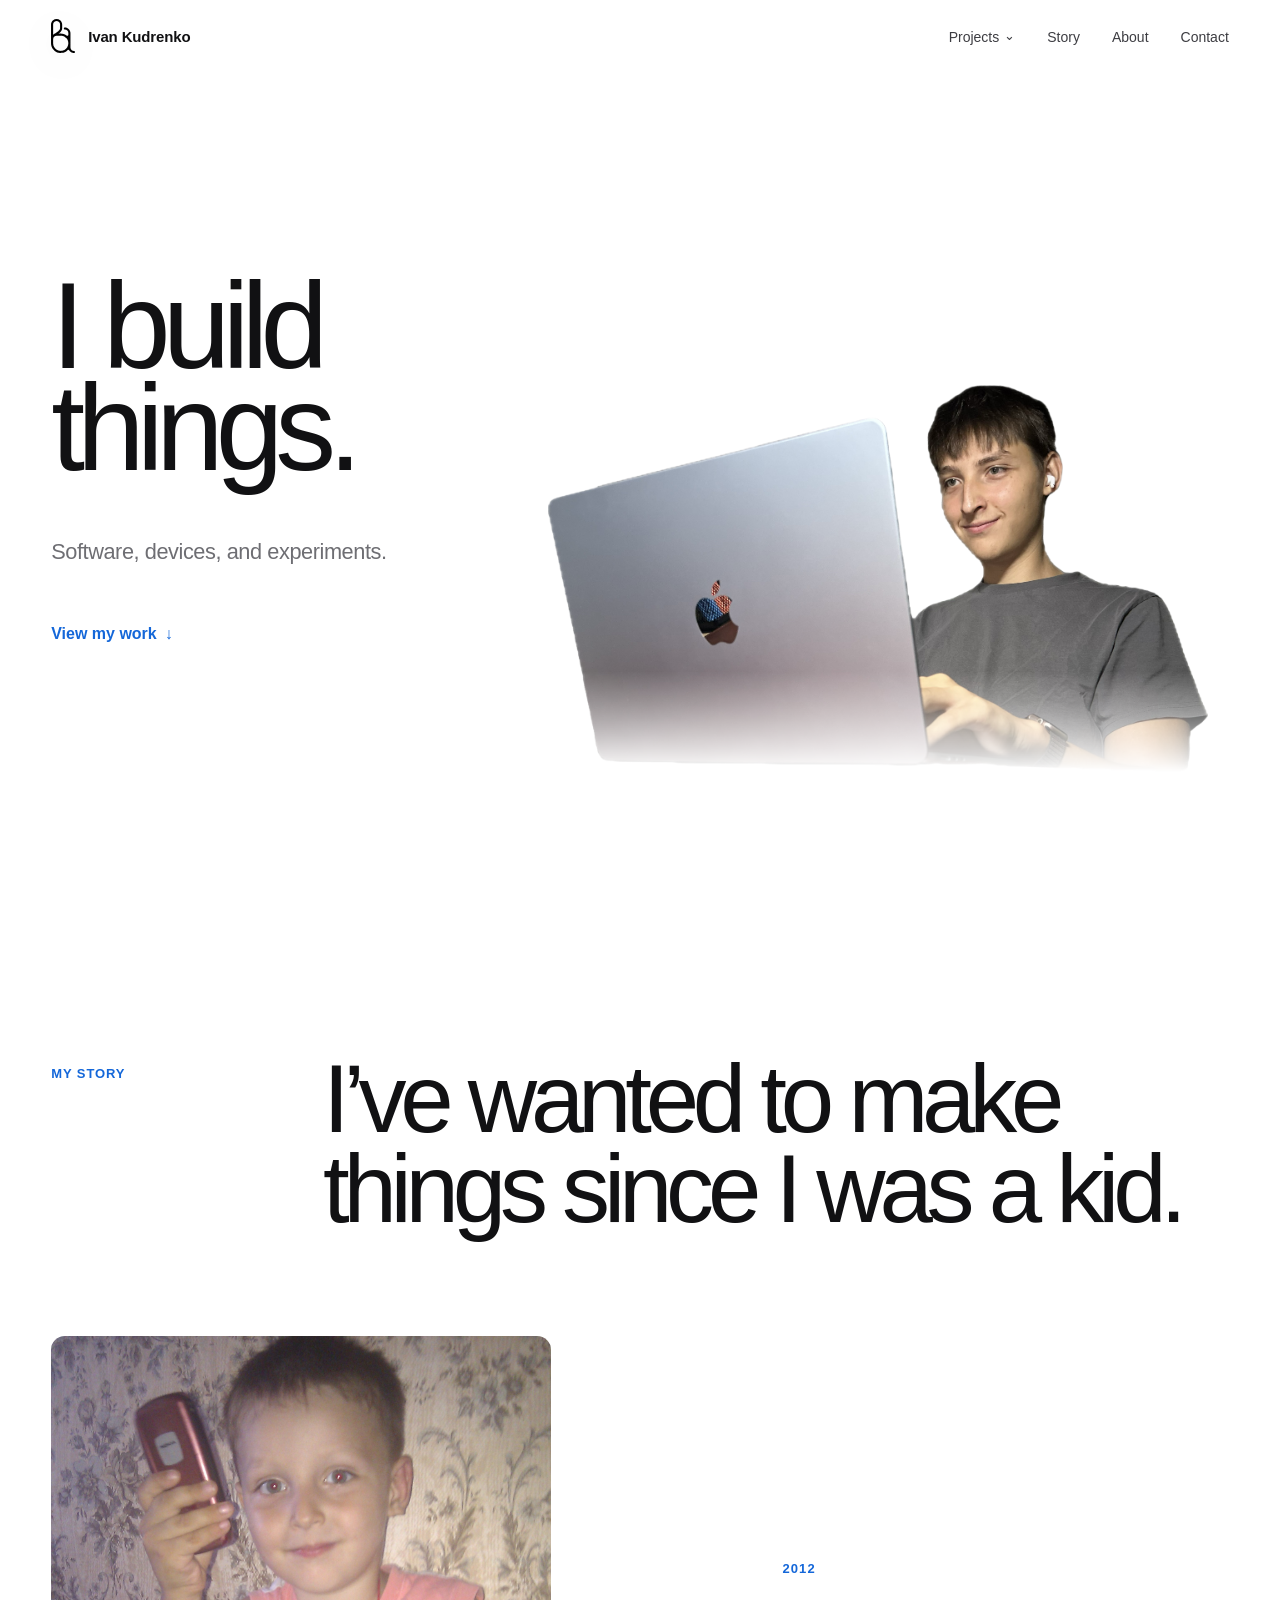
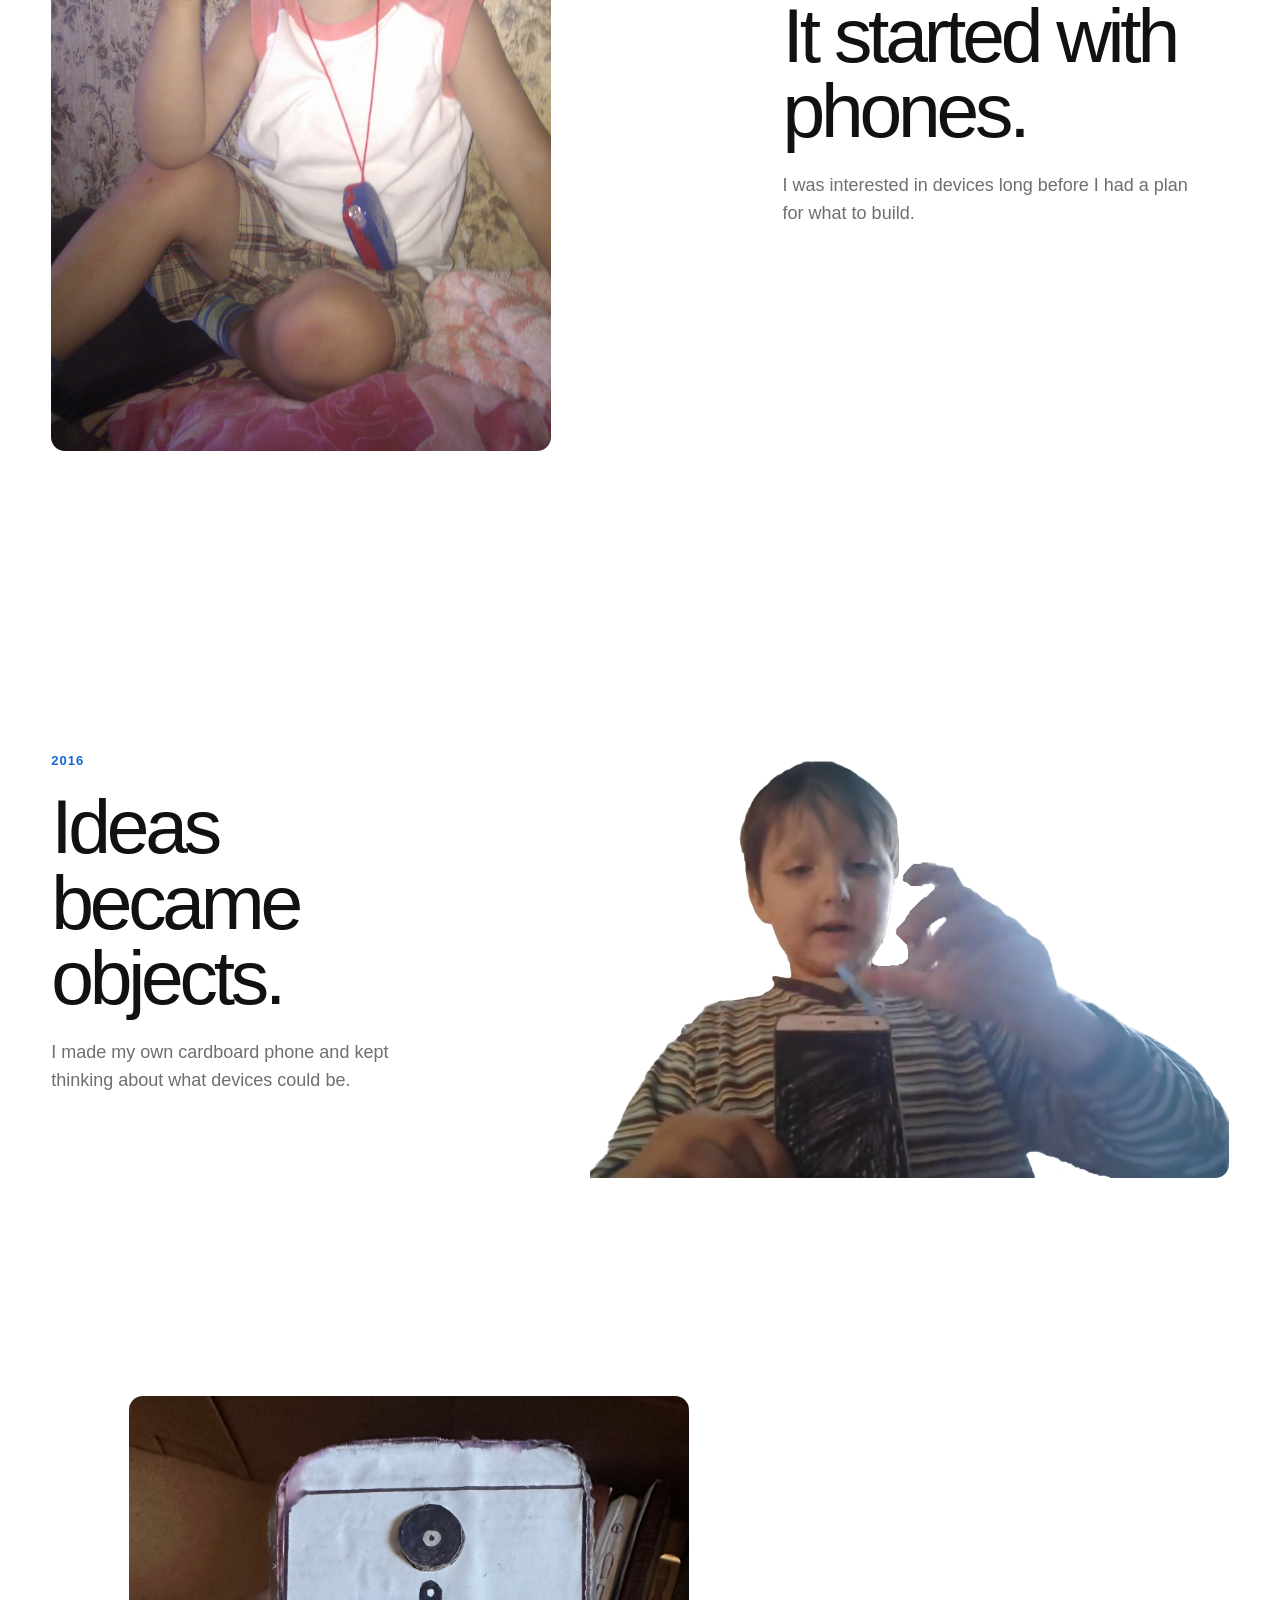
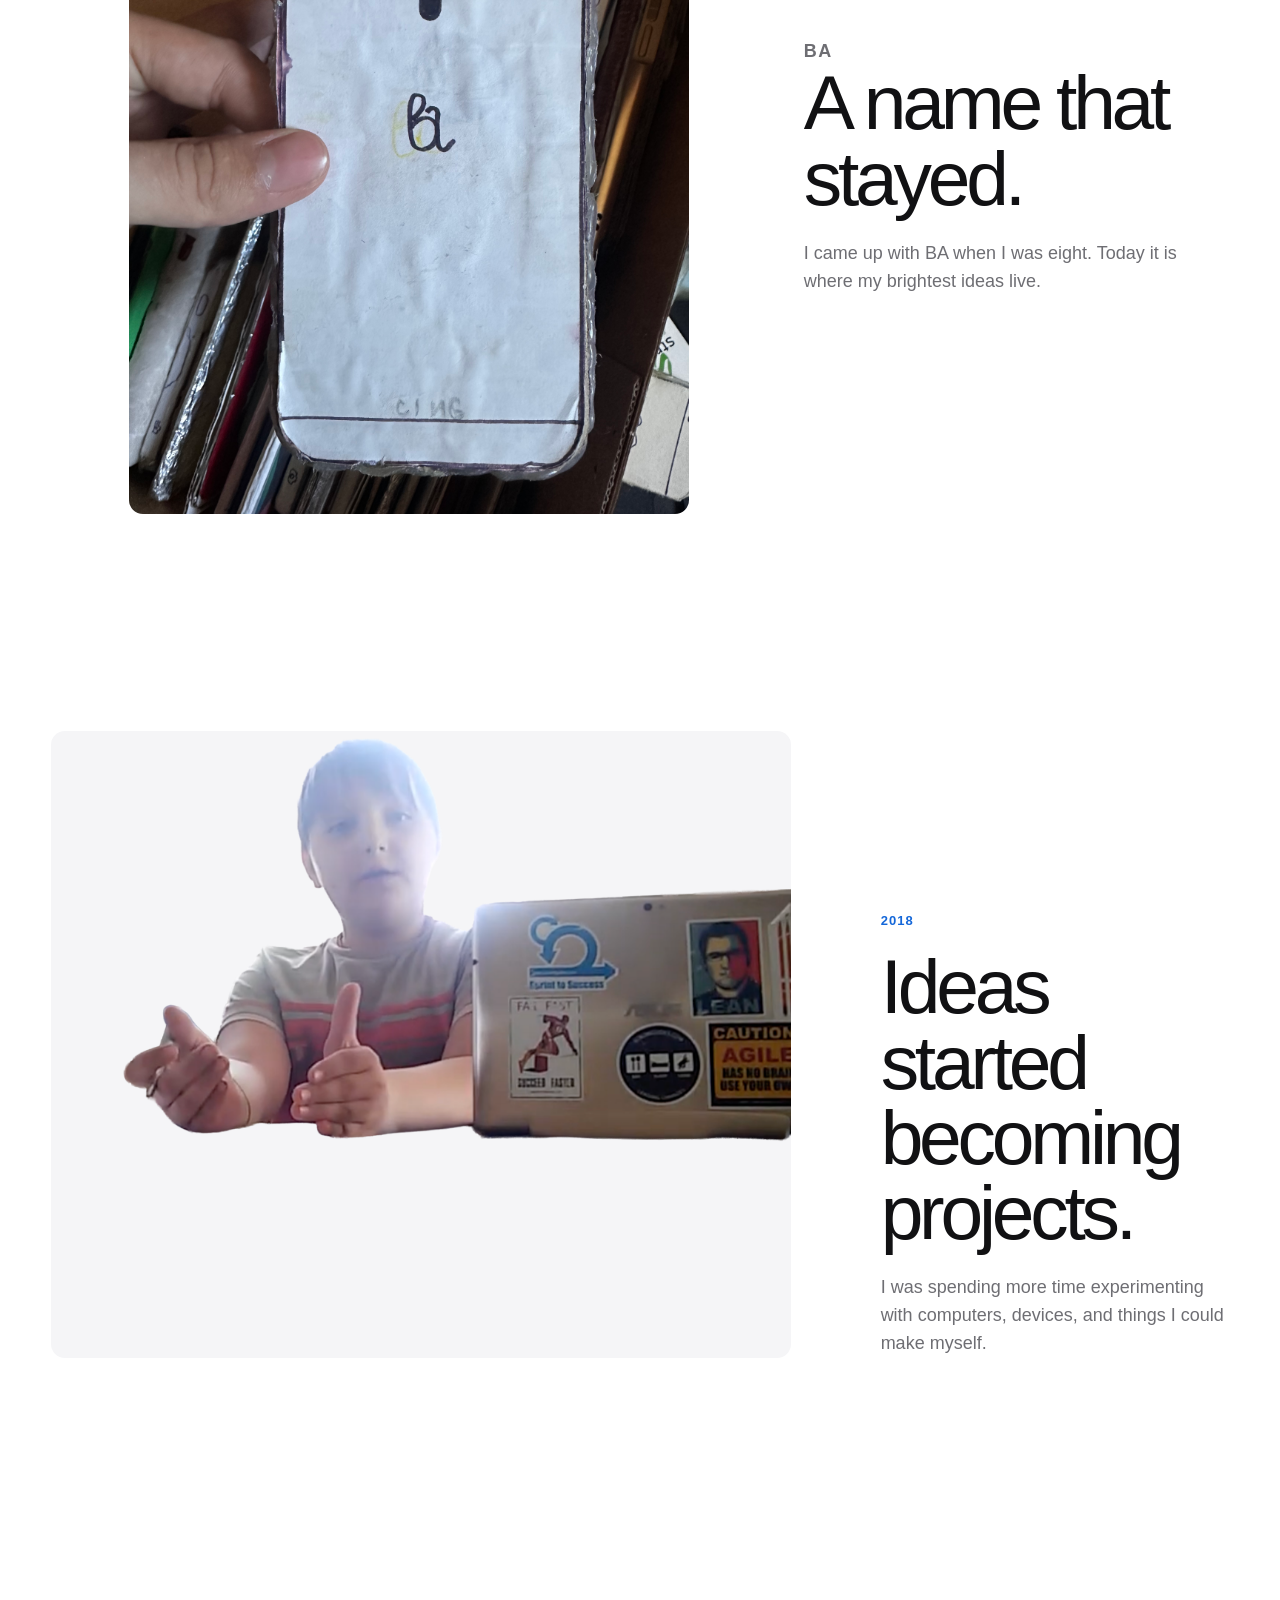
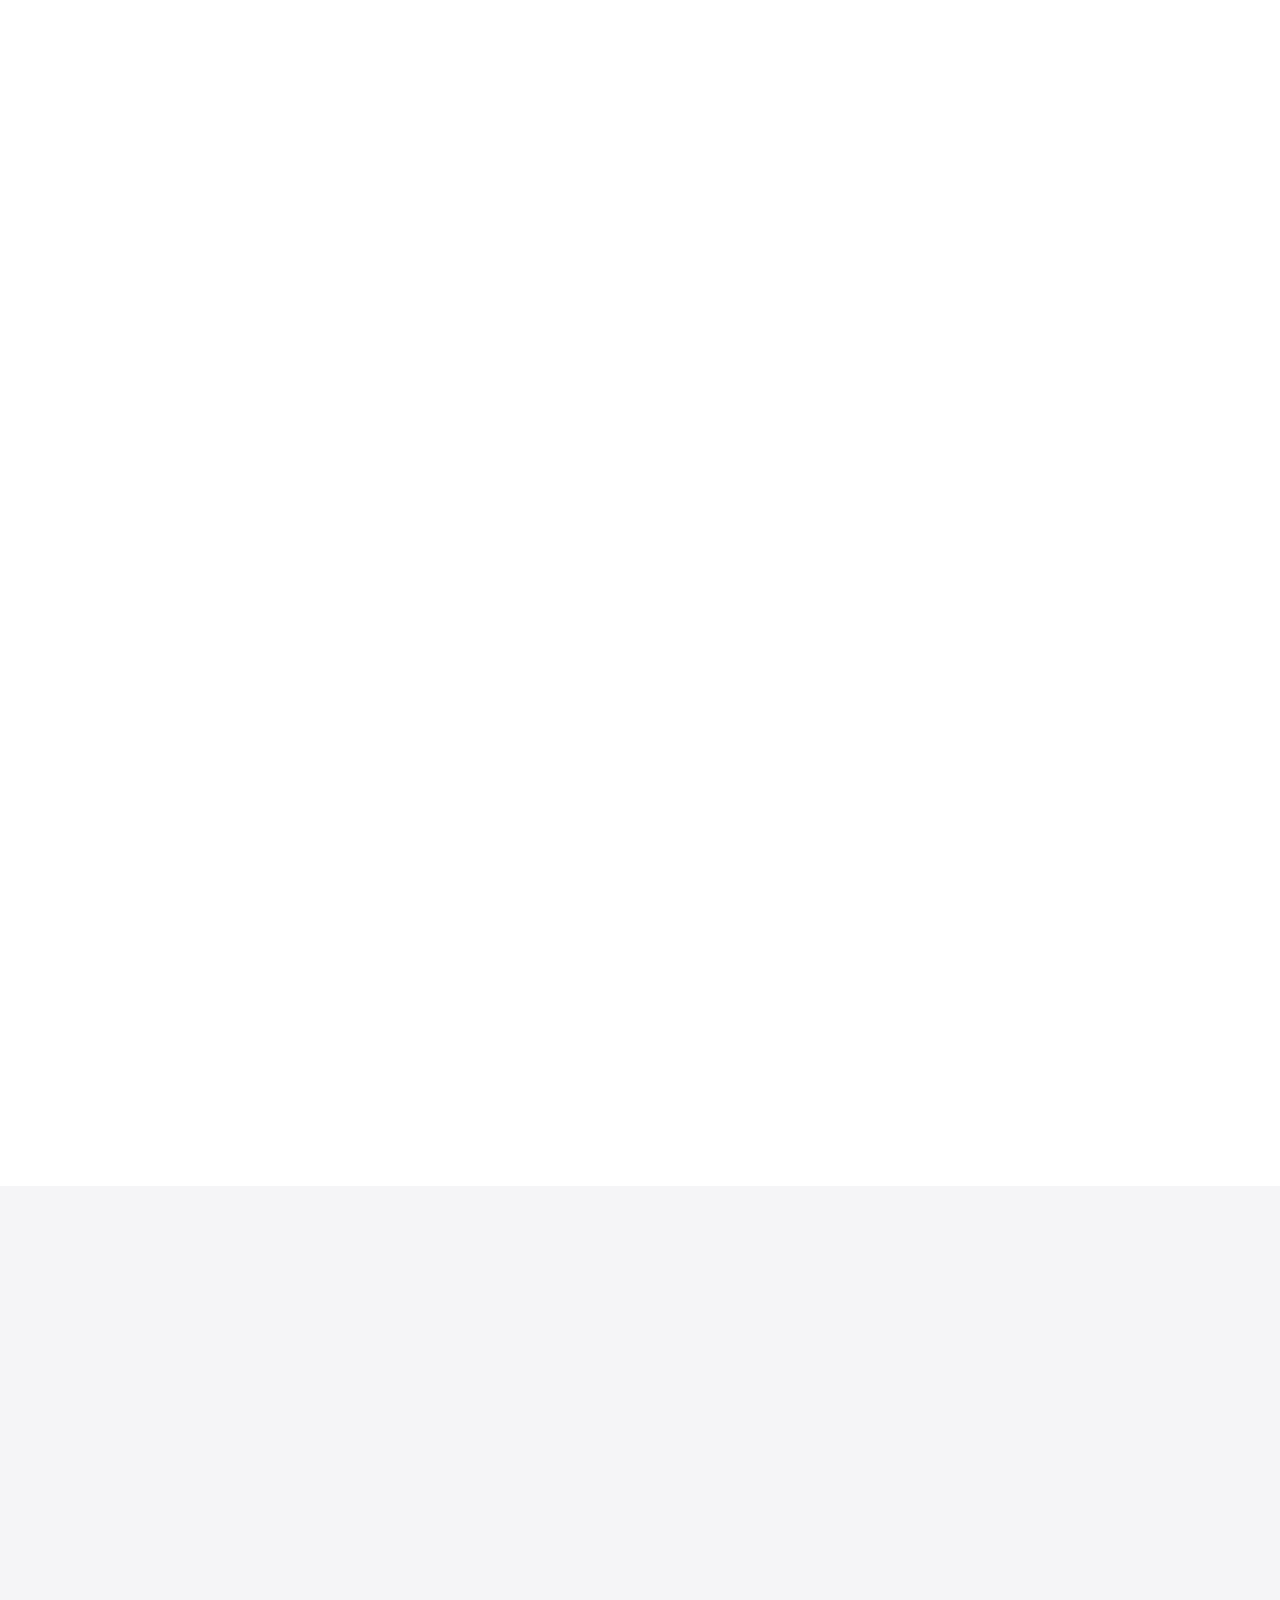
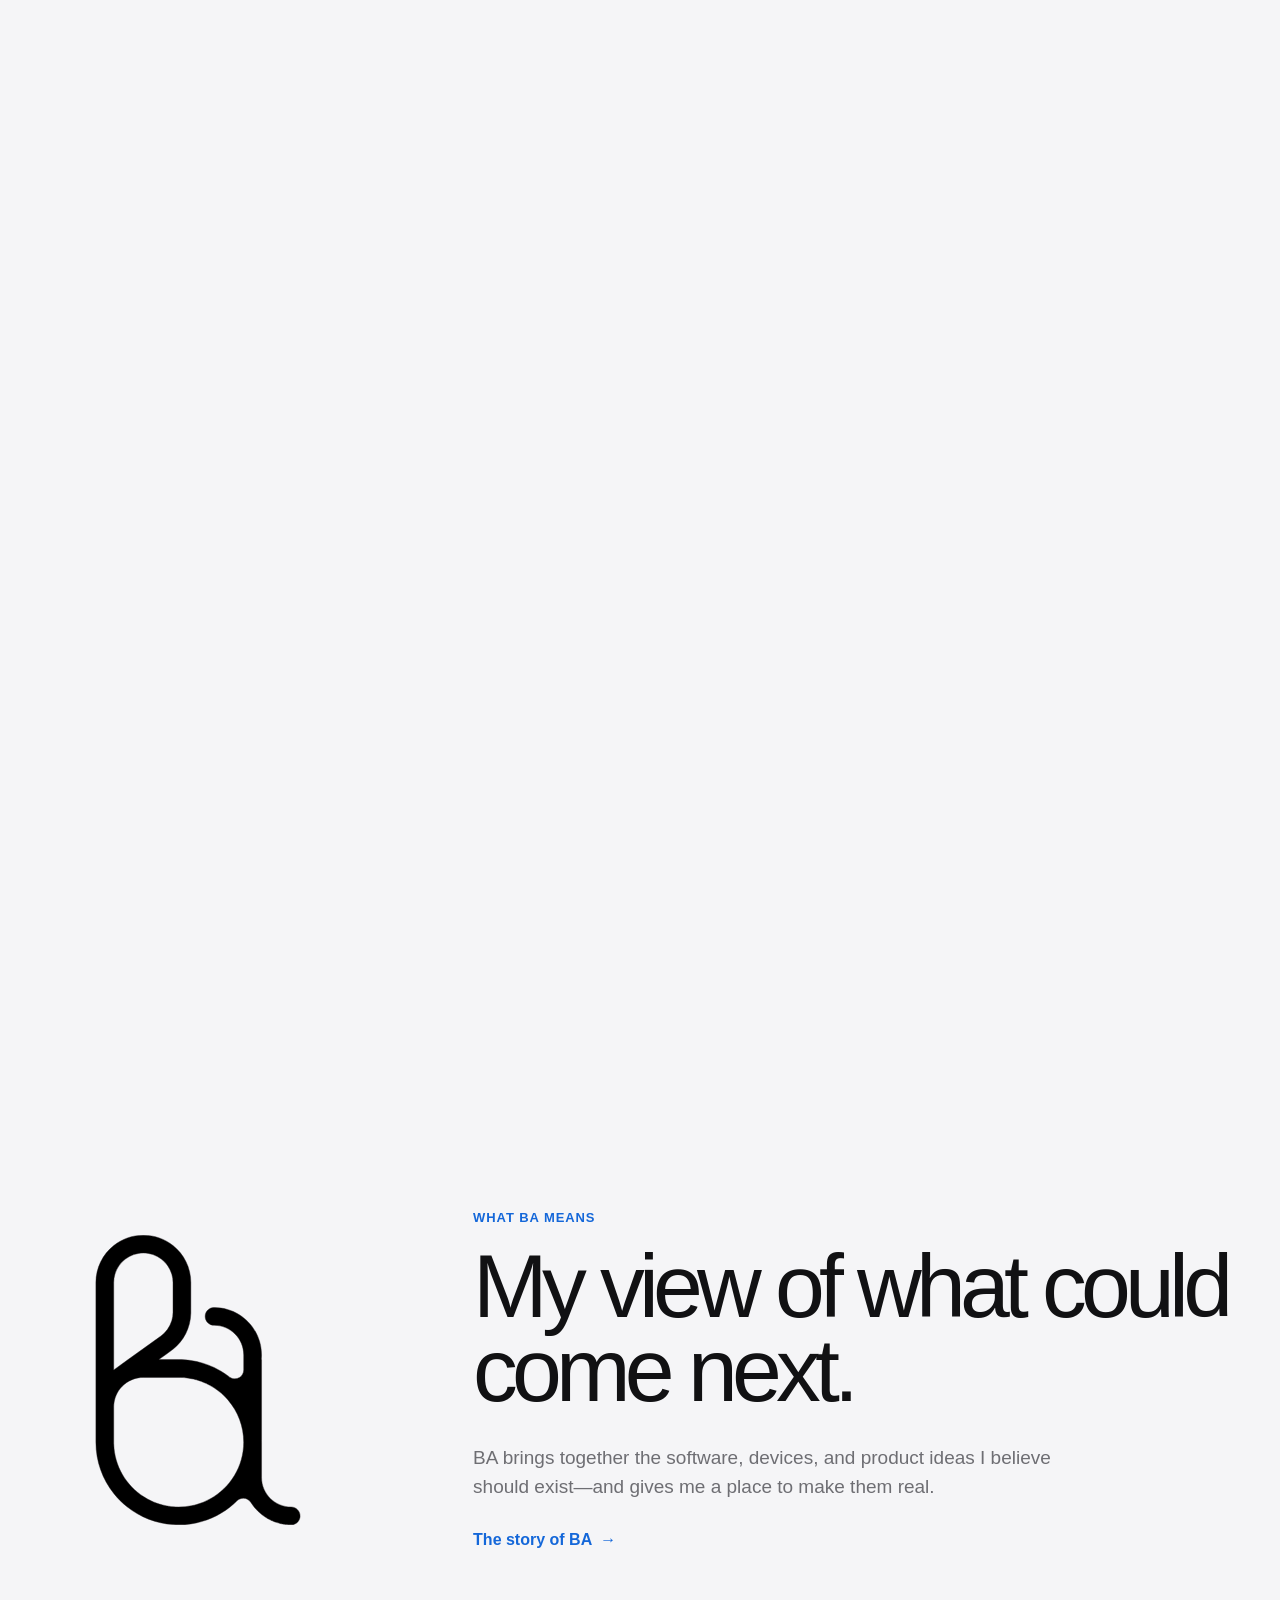
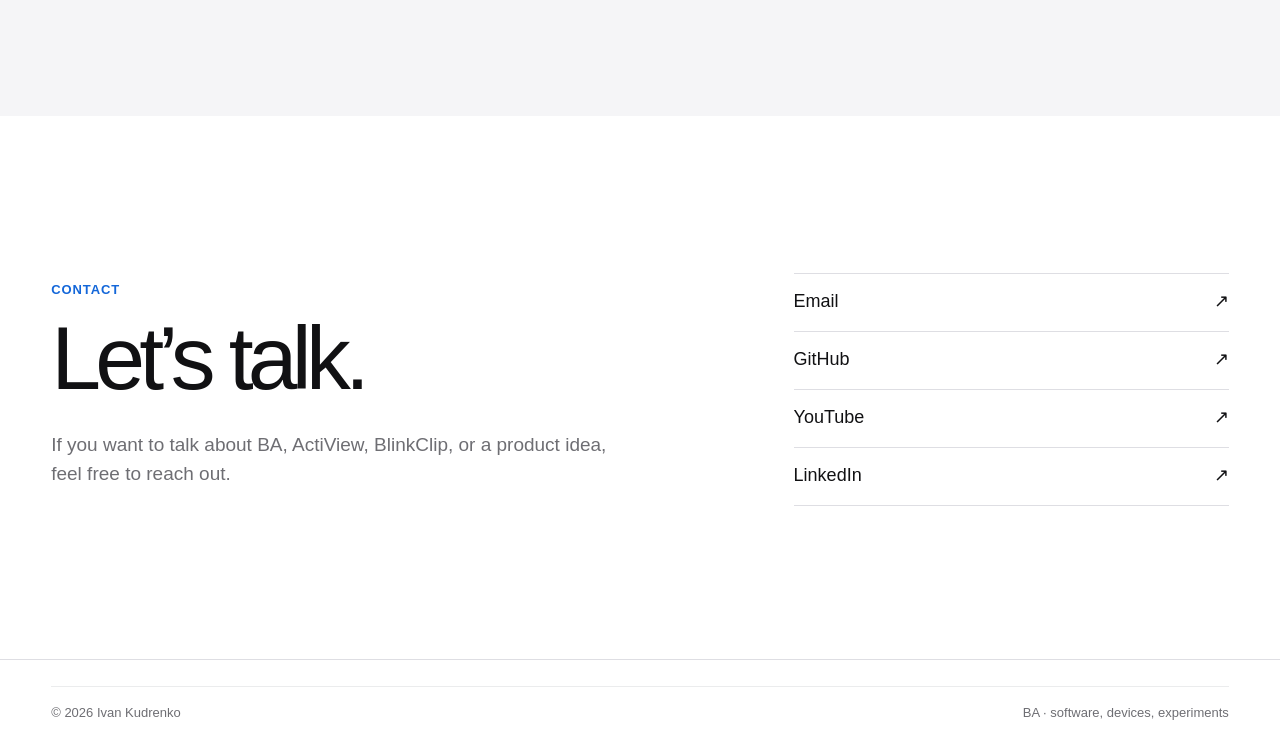
==== index.html @ 7fed57aa "Refine Story milestone copy" ====
<!DOCTYPE html>
<html lang="en">
  <head>
    <meta charset="UTF-8" />
    <meta name="viewport" content="width=device-width, initial-scale=1.0" />
    <meta name="description" content="Ivan Kudrenko builds software, devices, and experiments through BA." />
    <title>Ivan Kudrenko — BA</title>
    <link rel="icon" href="BA_new_favicon.svg?v=20260728-2" type="image/svg+xml" />
    <link rel="preload" href="BA_new_logo.svg" as="image" type="image/svg+xml" />
    <link rel="preload" href="media for baproj/Ivan's photos/Ivan hero working 1 no background.png" as="image" />
    <link rel="stylesheet" href="styles.css?v=20260912-hero-fade-final" />
    <script src="script.js?v=20260912-corrections-4" defer></script>
  </head>
  <body class="home-page">
    <header class="site-header">
      <div class="container header-inner">
        <a class="brand" href="#home" aria-label="Ivan Kudrenko home">
          <span class="brand-mark"><img src="BA_new_logo.svg" alt="BA" /></span>
          <span class="brand-name">Ivan Kudrenko</span>
        </a>
        <button class="nav-toggle" type="button" aria-expanded="false" aria-controls="site-nav">
          <span></span><span></span><span></span><span class="sr-only">Toggle navigation</span>
        </button>
        <nav class="site-nav" id="site-nav" aria-label="Primary">
          <details class="nav-projects">
            <summary class="nav-link projects-summary" data-section="projects">
              Projects <span aria-hidden="true">⌄</span>
            </summary>
            <div class="projects-menu">
              <a href="projects/activeview/"><span>ActiView</span><small>Prototype</small></a>
              <a href="projects/blinkclip/"><span>BlinkClip</span><small>macOS utility</small></a>
              <a href="shadow-box/"><span>Shadow Box</span><small>Playable game</small></a>
              <a href="projects/ba/"><span>BA</span><small>Identity</small></a>
              <a href="projects/youtube/"><span>YouTube</span><small>Videos & process</small></a>
            </div>
          </details>
          <a class="nav-link" href="#story">Story</a>
          <a class="nav-link" href="about/">About</a>
          <a class="nav-link" href="#contact">Contact</a>
        </nav>
      </div>
    </header>

    <main>
      <section class="hero" id="home" data-nav="home">
        <div class="container hero-grid">
          <div class="hero-copy" data-reveal>
            <h1>I build <br />things.</h1>
            <p>Software, devices, and experiments.</p>
            <a class="text-link" href="#projects">View my work <span aria-hidden="true">↓</span></a>
          </div>
          <figure class="hero-photo" data-reveal>
            <img src="media for baproj/Ivan's photos/Ivan hero working 1 no background.png" alt="Ivan working behind a MacBook" width="3166" height="1855" />
          </figure>
        </div>
      </section>

      <section class="story-section" id="story" data-nav="story">
        <div class="container">
          <header class="editorial-heading story-heading" data-reveal>
            <p class="section-index">My story</p>
            <h2>I’ve wanted to make things since I was a kid.</h2>
          </header>
          <div class="story-grid">
            <article class="story-moment story-early" data-reveal>
              <figure><img src="media for baproj/Ivan's photos/Ivan with phone2012.JPG" alt="Ivan holding a phone as a child in 2012" width="1552" height="2592" loading="lazy" /></figure>
              <div><time>2012</time><h3>It started with phones.</h3><p>I was interested in devices long before I had a plan for what to build.</p></div>
            </article>
            <article class="story-moment story-making" data-reveal>
              <div><time>2016</time><h3>Ideas became objects.</h3><p>I made my own cardboard phone and kept thinking about what devices could be.</p></div>
              <figure class="story-cutout"><img src="media for baproj/Ivan's photos/Ivan with cardboard phone extended no background 2016.png" alt="Ivan showing a cardboard phone he made in 2016" width="2484" height="1844" loading="lazy" /></figure>
            </article>
            <article class="story-moment story-ba" data-reveal>
              <figure class="ba-artifact"><img src="media for baproj/first-phone-with-ba-logo.jpg" alt="An early handmade phone carrying the BA logo" loading="lazy" /></figure>
              <div><p class="story-kicker">BA</p><h3>A name that stayed.</h3><p>I came up with BA when I was eight. Today it is where my brightest ideas live.</p></div>
            </article>
            <article class="story-moment story-present" data-reveal>
              <figure><img src="media for baproj/Ivan's photos/Ivan with computer 2018.png" alt="Ivan working at a computer in 2018" width="2434" height="1620" loading="lazy" /></figure>
              <div><time>2018</time><h3>Ideas started becoming projects.</h3><p>I was spending more time experimenting with computers, devices, and things I could make myself.</p></div>
            </article>
            <article class="story-moment story-making" data-reveal>
              <div><time>2022</time><h3>I started putting it into videos.</h3><p>The interest had already been there for years. Video gave me a way to talk about phones, products, and the things I kept noticing about them.</p></div>
              <figure><img src="media for baproj/Ivan's photos/Ivan with phonenb2022.png" alt="Ivan holding a phone in 2022" width="2556" height="1530" loading="lazy" /></figure>
            </article>
            <article class="story-moment story-present" data-reveal>
              <figure><img src="media for baproj/Ivan's photos/Ivan with iphone 2023.png" alt="Ivan presenting with an iPhone in 2023" width="2168" height="1662" loading="lazy" /></figure>
              <div><time>2023</time><h3>I started explaining my ideas.</h3><p>Talking about technology pushed me to explain not just what I liked, but why I thought something could be better.</p></div>
            </article>
            <article class="story-moment story-present" data-reveal>
              <figure><img src="media for baproj/Ivan's photos/Actiview presentation as a year project in waldorf school 2025/Ivan presenting Actiview in the waldorf school as a year project 2025.png" alt="Ivan presenting ActiView at his Waldorf school in 2025" width="1374" height="1160" loading="lazy" /></figure>
              <div><time>2025</time><h3>ActiView, presented.</h3><p>A product idea became a prototype I could explain, test, and keep improving.</p></div>
            </article>
          </div>
          <div class="process-note" data-reveal>
            <p>I have more ideas than I build.</p>
            <p>I try to choose the ones that solve something real or make something meaningfully better. The best moment is when an idea finally works.</p>
          </div>
        </div>
      </section>

      <section class="work-section" id="projects" data-nav="projects">
        <div class="container">
          <header class="editorial-heading project-heading" data-reveal>
            <h2>Things I’m making.</h2>
          </header>
          <div class="project-list">
            <a class="project-preview" href="projects/activeview/" data-reveal>
              <div class="project-art"><img src="ActiView_media/ActiView_new_previewcard.png" alt="ActiView product artwork" width="1111" height="412" /></div>
              <div class="project-caption">
                <div><h3>ActiView</h3><span class="project-status">Prototype</span></div>
                <p>A phone-connected display for kayaking, biking, travel, and active use.</p>
              </div>
            </a>
            <a class="project-preview" href="https://ivankudrenko.github.io/blinkclip-site-public/#/" target="_blank" rel="noopener noreferrer" data-reveal>
              <div class="project-art"><img src="BlinkClip_media/BlinkClip_previewcard.png" alt="BlinkClip product artwork" width="1111" height="412" /></div>
              <div class="project-caption">
                <div><h3>BlinkClip</h3><span class="project-status">In development</span></div>
                <p>A macOS utility that makes repeated video work faster and less manual.</p>
              </div>
            </a>
            <a class="project-preview" href="https://ivankudrenko.github.io/shadow-box/" target="_blank" rel="noopener noreferrer" data-reveal>
              <div class="project-art"><img src="Shadowbox_media/Shadowbox_previewcard.svg" alt="Shadow Box game artwork" /></div>
              <div class="project-caption"><div><h3>Shadow Box</h3><span class="project-status">Playable</span></div><p>A puzzle-platformer about light, shadow, and collecting stars.</p></div>
            </a>
            <a class="project-preview" href="projects/ba/" data-reveal>
              <div class="project-art"><img src="site_media/BA_previewcard.new.png" alt="BA identity artwork" width="1111" height="412" /></div>
              <div class="project-caption"><div><h3>BA</h3><span class="project-status">Ongoing</span></div><p>The identity behind my brightest ideas and what I want to build next.</p></div>
            </a>
            <a class="project-preview" href="projects/youtube/" data-reveal>
              <div class="project-art"><img src="YouTube_media/YouTube_previewcard.png" alt="YouTube channel artwork" width="1111" height="412" loading="lazy" /></div>
              <div class="project-caption"><div><h3>YouTube</h3><span class="project-status">Ongoing</span></div><p>Ideas, experiments, reviews, and the process behind what I build.</p></div>
            </a>
          </div>
        </div>
      </section>

      <section class="ba-section" id="vision" data-nav="story">
        <div class="container ba-layout" data-reveal>
          <img src="BA_new_logo.svg" alt="BA" />
          <div><p class="section-index">What BA means</p><h2>My view of what could come next.</h2><p>BA brings together the software, devices, and product ideas I believe should exist—and gives me a place to make them real.</p><a class="text-link" href="projects/ba/">The story of BA <span aria-hidden="true">→</span></a></div>
        </div>
      </section>

      <section class="contact-section" id="contact" data-nav="contact">
        <div class="container contact-layout" data-reveal>
          <div><p class="section-index">Contact</p><h2>Let’s talk.</h2><p>If you want to talk about BA, ActiView, BlinkClip, or a product idea, feel free to reach out.</p></div>
          <div class="contact-links">
            <a href="mailto:ivan.d.kudrenko@gmail.com?subject=Let%27s%20talk">Email <span aria-hidden="true">↗</span></a>
            <a href="https://github.com/IvanKudrenko" target="_blank" rel="noopener noreferrer">GitHub <span aria-hidden="true">↗</span></a>
            <a href="https://www.youtube.com/@KUDRENKOivan" target="_blank" rel="noopener noreferrer">YouTube <span aria-hidden="true">↗</span></a>
            <a href="https://www.linkedin.com/" target="_blank" rel="noopener noreferrer">LinkedIn <span aria-hidden="true">↗</span></a>
          </div>
        </div>
      </section>
    </main>

    <footer class="site-footer"><div class="container footer-inner"><p>© 2026 Ivan Kudrenko</p><p>BA · software, devices, experiments</p></div></footer>
  </body>
</html>
---- styles.css ----
:root {
  color-scheme: light;
  --bg: #f4f7fb;
  --bg-soft: #edf2f8;
  --surface: rgba(255, 255, 255, 0.78);
  --surface-strong: rgba(255, 255, 255, 0.96);
  --surface-dark: #080c15;
  --surface-dark-soft: rgba(11, 17, 30, 0.88);
  --text: #09111f;
  --muted: #586273;
  --line: rgba(9, 17, 31, 0.1);
  --line-strong: rgba(9, 17, 31, 0.16);
  --accent-rgb: 31, 111, 255;
  --accent: #1f6fff;
  --accent-strong: #1557d8;
  --accent-top: #2a7cff;
  --accent-bottom: #1c62e0;
  --accent-contrast: #a9c7ff;
  --accent-soft: rgba(31, 111, 255, 0.12);
  --accent-glow: rgba(31, 111, 255, 0.25);
  --shadow-lg: 0 28px 80px rgba(15, 23, 42, 0.12);
  --shadow-md: 0 18px 40px rgba(15, 23, 42, 0.08);
  --radius-xl: 32px;
  --radius-lg: 24px;
  --radius-md: 18px;
  --radius-sm: 14px;
  --container: min(1180px, calc(100vw - 2rem));
  --header-height: 84px;
  --transition: 220ms ease;
}

/* ================================================================
   2026 homepage editorial redesign
   Scoped to .home-page so existing project pages keep their identity.
   ================================================================ */

.home-page {
  --ba-blue: #1467d9;
  --ink: #111113;
  --quiet: #6e6e73;
  --paper: #ffffff;
  --soft: #f5f5f7;
  --hairline: #dedee3;
  --container: min(1280px, calc(100vw - clamp(40px, 8vw, 128px)));
  margin: 0;
  min-width: 320px;
  overflow-x: hidden;
  color: var(--ink);
  background: var(--paper);
  font-family: -apple-system, BlinkMacSystemFont, "Inter", "Helvetica Neue",
    "Segoe UI", sans-serif;
  font-size: 17px;
  line-height: 1.55;
}

.home-page::before {
  display: none;
}

.home-page .container {
  width: var(--container);
  margin-inline: auto;
}

.home-page .site-header {
  position: fixed;
  inset: 0 0 auto;
  z-index: 20;
  height: 76px;
  padding: 0;
  background: rgba(255, 255, 255, 0);
  transition: background-color 180ms ease, border-color 180ms ease;
}

.home-page .site-header.scrolled {
  background: rgba(255, 255, 255, 0.96);
  border-bottom: 1px solid rgba(17, 17, 19, 0.08);
}

.home-page .header-inner,
.home-page .site-header.scrolled .header-inner {
  display: flex;
  align-items: center;
  justify-content: space-between;
  width: var(--container);
  height: 76px;
  padding: 0;
  border: 0;
  border-radius: 0;
  background: transparent;
  box-shadow: none;
  backdrop-filter: none;
}

.home-page .brand {
  display: inline-flex;
  align-items: center;
  gap: 14px;
  min-height: 48px;
  color: var(--ink);
  text-decoration: none;
}

.home-page .brand-mark {
  display: block;
  width: 25px;
  height: 36px;
  padding: 0;
  border: 0;
  border-radius: 0;
  background: transparent;
  box-shadow: none;
}

.home-page .brand-mark img {
  width: 100%;
  height: 100%;
  object-fit: contain;
}

.home-page .brand-name {
  font-size: 15px;
  font-weight: 600;
  letter-spacing: -0.01em;
}

.home-page .site-nav {
  display: flex;
  align-items: center;
  gap: clamp(24px, 3vw, 46px);
  padding: 0;
  border: 0;
  border-radius: 0;
  background: transparent;
  box-shadow: none;
}

.home-page .nav-link {
  position: relative;
  min-height: 44px;
  padding: 11px 0;
  border-radius: 0;
  color: #3d3d42;
  font-size: 14px;
  font-weight: 500;
  text-decoration: none;
  transition: color 160ms ease;
}

.home-page .nav-link::after {
  content: "";
  position: absolute;
  right: 0;
  bottom: 7px;
  left: 0;
  height: 1px;
  background: var(--ba-blue);
  transform: scaleX(0);
  transform-origin: right;
  transition: transform 180ms ease;
}

.home-page .nav-link:hover,
.home-page .nav-link:focus-visible,
.home-page .nav-link.active {
  color: var(--ba-blue);
  background: transparent;
}

.home-page .nav-link:hover::after,
.home-page .nav-link:focus-visible::after,
.home-page .nav-link.active::after {
  transform: scaleX(1);
  transform-origin: left;
}

.home-page .nav-toggle {
  display: none;
}

.home-page .hero {
  position: relative;
  min-height: max(700px, 100svh);
  padding-top: 76px;
  overflow: hidden;
}

.home-page .hero-grid {
  display: grid;
  grid-template-columns: minmax(0, 0.88fr) minmax(480px, 1.12fr);
  align-items: end;
  min-height: calc(max(700px, 100svh) - 76px);
}

.home-page .hero-copy {
  z-index: 2;
  align-self: center;
  padding: 4vh 0 9vh;
}

.home-page .hero h1,
.home-page .editorial-heading h2,
.home-page .ba-layout h2,
.home-page .contact-layout h2 {
  margin: 0;
  font-family: "Helvetica Neue", "Inter Tight", -apple-system,
    BlinkMacSystemFont, "Segoe UI", sans-serif;
  font-weight: 200;
  letter-spacing: -0.065em;
}

.home-page .hero h1 {
  max-width: 7ch;
  font-size: clamp(78px, 9.5vw, 148px);
  line-height: 0.84;
}

.home-page .hero-copy > p {
  margin: 34px 0 22px;
  color: var(--quiet);
  font-size: clamp(18px, 1.7vw, 23px);
  letter-spacing: -0.02em;
}

.home-page .text-link {
  display: inline-flex;
  align-items: center;
  gap: 8px;
  min-height: 44px;
  color: var(--ba-blue);
  font-size: 16px;
  font-weight: 600;
  text-decoration: none;
}

.home-page .text-link span {
  transition: transform 180ms ease;
}

.home-page .text-link:hover span,
.home-page .text-link:focus-visible span {
  transform: translateY(3px);
}

.home-page .hero-photo {
  align-self: end;
  width: min(770px, 62vw);
  margin: 0 -10vw -1px -6vw;
}

.home-page .hero-photo img {
  display: block;
  width: 100%;
  height: auto;
}

.home-page .work-section,
.home-page .story-section,
.home-page .ba-section,
.home-page .contact-section {
  padding: clamp(96px, 12vw, 170px) 0;
  scroll-margin-top: 76px;
}

.home-page .work-section {
  background: var(--soft);
}

.home-page .editorial-heading {
  display: grid;
  grid-template-columns: minmax(130px, 0.3fr) 1fr;
  align-items: start;
  margin-bottom: clamp(58px, 8vw, 112px);
}

.home-page .section-index {
  margin: 10px 0 0;
  color: var(--ba-blue);
  font-size: 13px;
  font-weight: 650;
  letter-spacing: 0.07em;
  text-transform: uppercase;
}

.home-page .editorial-heading h2 {
  max-width: 920px;
  font-size: clamp(56px, 7.5vw, 108px);
  line-height: 0.94;
}

.home-page .project-list {
  display: grid;
  gap: clamp(72px, 10vw, 142px);
}

.home-page .project-preview {
  display: block;
  color: inherit;
  text-decoration: none;
}

.home-page .project-preview-wide {
  width: min(100%, 1120px);
}

.home-page .project-preview-wide:nth-child(2) {
  margin-left: auto;
}

.home-page .project-art {
  overflow: hidden;
  background: transparent;
}

.home-page .project-art img {
  display: block;
  width: 100%;
  height: auto;
  transform: scale(1);
  transition: transform 260ms cubic-bezier(0.2, 0.7, 0.2, 1);
}

.home-page .project-caption {
  display: grid;
  grid-template-columns: minmax(220px, 0.55fr) minmax(260px, 0.45fr);
  gap: 32px;
  padding-top: 24px;
}

.home-page .project-caption > div {
  display: flex;
  align-items: baseline;
  gap: 16px;
}

.home-page .project-caption h3 {
  margin: 0;
  font-size: clamp(27px, 3vw, 42px);
  font-weight: 400;
  line-height: 1;
  letter-spacing: -0.045em;
  transition: color 180ms ease;
}

.home-page .project-status {
  color: var(--quiet);
  font-size: 12px;
  font-weight: 550;
  letter-spacing: 0.02em;
  white-space: nowrap;
}

.home-page .project-caption p {
  max-width: 470px;
  margin: 1px 0 0;
  color: var(--quiet);
  font-size: 17px;
  line-height: 1.55;
}

.home-page .project-preview:hover .project-art img,
.home-page .project-preview:focus-visible .project-art img {
  transform: scale(1.015);
}

.home-page .project-preview:hover h3,
.home-page .project-preview:focus-visible h3 {
  color: var(--ba-blue);
}

.home-page .project-pair {
  display: grid;
  grid-template-columns: 0.95fr 1.05fr;
  align-items: start;
  gap: clamp(36px, 6vw, 84px);
}

.home-page .project-pair .project-preview:last-child {
  margin-top: clamp(90px, 12vw, 160px);
}

.home-page .project-pair .project-caption {
  display: block;
}

.home-page .project-pair .project-caption p {
  margin-top: 15px;
}

.home-page .story-section {
  padding-bottom: clamp(112px, 16vw, 220px);
}

.home-page .story-heading h2 {
  max-width: 990px;
}

.home-page .story-grid {
  display: grid;
  gap: clamp(120px, 17vw, 240px);
}

.home-page .story-moment {
  display: grid;
  align-items: center;
}

.home-page .story-moment figure {
  margin: 0;
  overflow: hidden;
  background: var(--soft);
}

.home-page .story-moment figure img {
  display: block;
  width: 100%;
  height: 100%;
  object-fit: cover;
}

.home-page .story-moment time,
.home-page .story-kicker {
  display: block;
  margin: 0 0 18px;
  color: var(--ba-blue);
  font-size: 13px;
  font-weight: 650;
  letter-spacing: 0.08em;
  text-transform: uppercase;
}

.home-page .story-moment h3 {
  max-width: 560px;
  margin: 0;
  font-family: "Helvetica Neue", "Inter Tight", sans-serif;
  font-size: clamp(42px, 6vw, 82px);
  font-weight: 200;
  line-height: 0.98;
  letter-spacing: -0.055em;
}

.home-page .story-moment p {
  max-width: 430px;
  margin: 24px 0 0;
  color: var(--quiet);
  font-size: 18px;
}

.home-page .story-early {
  grid-template-columns: minmax(260px, 0.58fr) minmax(300px, 0.42fr);
  gap: clamp(54px, 9vw, 130px);
}

.home-page .story-early figure {
  width: min(100%, 500px);
  aspect-ratio: 0.7;
}

.home-page .story-making {
  grid-template-columns: minmax(280px, 0.36fr) minmax(420px, 0.64fr);
  gap: clamp(54px, 8vw, 120px);
}

.home-page .story-making figure {
  aspect-ratio: 1.35;
}

.home-page .story-ba {
  grid-template-columns: minmax(420px, 0.6fr) minmax(280px, 0.4fr);
  gap: clamp(54px, 9vw, 130px);
}

.home-page .story-ba .ba-artifact {
  justify-self: end;
  width: min(100%, 560px);
  aspect-ratio: 0.78;
}

.home-page .story-present {
  grid-template-columns: minmax(480px, 0.68fr) minmax(260px, 0.32fr);
  align-items: end;
  gap: clamp(42px, 7vw, 100px);
}

.home-page .story-present figure {
  aspect-ratio: 1.18;
}

.home-page .process-note {
  display: grid;
  grid-template-columns: 1fr 1fr;
  gap: clamp(50px, 9vw, 130px);
  margin: clamp(130px, 18vw, 250px) 0 0 auto;
  padding-top: 34px;
  border-top: 1px solid var(--hairline);
}

.home-page .process-note p:first-child {
  margin: 0;
  font-family: "Helvetica Neue", "Inter Tight", sans-serif;
  font-size: clamp(40px, 5.5vw, 74px);
  font-weight: 200;
  line-height: 1;
  letter-spacing: -0.055em;
}

.home-page .process-note p:last-child {
  max-width: 510px;
  margin: 6px 0 0;
  color: var(--quiet);
  font-size: 19px;
}

.home-page .ba-section {
  background: var(--soft);
}

.home-page .ba-layout {
  display: grid;
  grid-template-columns: minmax(180px, 0.28fr) minmax(400px, 0.72fr);
  gap: clamp(60px, 10vw, 150px);
  align-items: center;
}

.home-page .ba-layout > img {
  justify-self: center;
  width: min(210px, 18vw);
  max-height: 290px;
}

.home-page .ba-layout h2,
.home-page .contact-layout h2 {
  margin-top: 16px;
  max-width: 900px;
  font-size: clamp(52px, 7vw, 100px);
  line-height: 0.94;
}

.home-page .ba-layout > div > p:not(.section-index),
.home-page .contact-layout > div > p:not(.section-index) {
  max-width: 600px;
  margin: 30px 0 17px;
  color: var(--quiet);
  font-size: 19px;
}

.home-page .ba-layout .text-link:hover span,
.home-page .ba-layout .text-link:focus-visible span {
  transform: translateX(4px);
}

.home-page .contact-layout {
  display: grid;
  grid-template-columns: 1.15fr 0.85fr;
  gap: clamp(70px, 12vw, 170px);
}

.home-page .contact-links {
  align-self: end;
  display: grid;
  border-top: 1px solid var(--hairline);
}

.home-page .contact-links a {
  display: flex;
  justify-content: space-between;
  align-items: center;
  min-height: 58px;
  border-bottom: 1px solid var(--hairline);
  color: var(--ink);
  font-size: 18px;
  text-decoration: none;
  transition: color 160ms ease, padding 160ms ease;
}

.home-page .contact-links a:hover,
.home-page .contact-links a:focus-visible {
  padding-left: 5px;
  color: var(--ba-blue);
}

.home-page .site-footer {
  padding: 26px 0;
  border-top: 1px solid var(--hairline);
  background: var(--paper);
}

.home-page .footer-inner {
  display: flex;
  justify-content: space-between;
  gap: 20px;
}

.home-page .footer-inner p {
  margin: 0;
  color: var(--quiet);
  font-size: 13px;
}

.home-page :focus-visible {
  outline: 2px solid var(--ba-blue);
  outline-offset: 5px;
}

@media (max-width: 900px) {
  .home-page .hero-grid {
    grid-template-columns: minmax(0, 0.86fr) minmax(390px, 1.14fr);
  }

  .home-page .hero-photo {
    margin-right: -18vw;
  }
}

@media (max-width: 820px) {
  .home-page {
    --container: calc(100vw - 40px);
  }

  .home-page .site-header,
  .home-page .header-inner,
  .home-page .site-header.scrolled .header-inner {
    height: 66px;
  }

  .home-page .brand {
    gap: 11px;
  }

  .home-page .brand-mark {
    width: 21px;
    height: 31px;
  }

  .home-page .nav-toggle {
    position: relative;
    z-index: 2;
    display: grid;
    place-content: center;
    gap: 5px;
    width: 46px;
    height: 46px;
    padding: 0;
    border: 0;
    border-radius: 0;
    background: transparent;
    box-shadow: none;
  }

  .home-page .nav-toggle span:not(.sr-only) {
    display: block;
    width: 20px;
    height: 1px;
    background: var(--ink);
    transition: transform 160ms ease, opacity 160ms ease;
  }

  .home-page .nav-toggle span:nth-child(3) {
    display: none;
  }

  .home-page .nav-toggle[aria-expanded="true"] span:first-child {
    transform: translateY(3px) rotate(45deg);
  }

  .home-page .nav-toggle[aria-expanded="true"] span:nth-child(2) {
    transform: translateY(-3px) rotate(-45deg);
  }

  .home-page .site-nav {
    position: fixed;
    inset: 66px 0 auto;
    display: grid;
    gap: 0;
    padding: 12px 20px 20px;
    border: 0;
    border-bottom: 1px solid var(--hairline);
    border-radius: 0;
    background: rgba(255, 255, 255, 0.98);
    box-shadow: none;
    transform: translateY(-130%);
    opacity: 0;
    visibility: hidden;
    transition: transform 180ms ease, opacity 180ms ease, visibility 180ms;
  }

  .home-page .site-nav.is-open {
    transform: translateY(0);
    opacity: 1;
    visibility: visible;
  }

  .home-page .nav-link {
    min-height: 50px;
    padding: 14px 0;
    font-size: 17px;
  }

  .home-page .nav-link::after {
    display: none;
  }

  .home-page .hero {
    min-height: 0;
    padding-top: 66px;
  }

  .home-page .hero-grid {
    display: flex;
    flex-direction: column;
    min-height: 0;
  }

  .home-page .hero-copy {
    align-self: stretch;
    padding: clamp(62px, 15vw, 88px) 0 30px;
  }

  .home-page .hero h1 {
    font-size: clamp(76px, 24vw, 108px);
    line-height: 0.84;
  }

  .home-page .hero-copy > p {
    max-width: 300px;
    margin: 27px 0 15px;
    font-size: 18px;
  }

  .home-page .hero-photo {
    align-self: center;
    width: min(620px, 138vw);
    margin: 0 -38vw 0 -18vw;
  }

  .home-page .work-section,
  .home-page .story-section,
  .home-page .ba-section,
  .home-page .contact-section {
    padding: 86px 0;
  }

  .home-page .editorial-heading {
    display: block;
    margin-bottom: 54px;
  }

  .home-page .section-index {
    margin: 0 0 16px;
  }

  .home-page .editorial-heading h2 {
    font-size: clamp(52px, 16vw, 72px);
  }

  .home-page .project-list {
    gap: 76px;
  }

  .home-page .project-pair {
    display: grid;
    grid-template-columns: 1fr;
    gap: 76px;
  }

  .home-page .project-pair .project-preview:last-child {
    margin-top: 0;
  }

  .home-page .project-caption,
  .home-page .project-pair .project-caption {
    display: block;
    padding-top: 18px;
  }

  .home-page .project-caption h3 {
    font-size: 30px;
  }

  .home-page .project-caption p,
  .home-page .project-pair .project-caption p {
    margin-top: 14px;
    font-size: 16px;
  }

  .home-page .story-grid {
    gap: 105px;
  }

  .home-page .story-moment,
  .home-page .story-early,
  .home-page .story-making,
  .home-page .story-ba,
  .home-page .story-present {
    display: flex;
    flex-direction: column;
    align-items: stretch;
    gap: 32px;
  }

  .home-page .story-making > div {
    order: 2;
  }

  .home-page .story-moment figure,
  .home-page .story-early figure,
  .home-page .story-ba .ba-artifact {
    width: 100%;
  }

  .home-page .story-early figure {
    aspect-ratio: 0.83;
  }

  .home-page .story-early figure img {
    object-position: center 24%;
  }

  .home-page .story-making figure {
    aspect-ratio: 1.12;
  }

  .home-page .story-moment h3 {
    font-size: clamp(45px, 14vw, 64px);
  }

  .home-page .story-moment p {
    margin-top: 18px;
    font-size: 17px;
  }

  .home-page .process-note {
    display: block;
    margin-top: 110px;
  }

  .home-page .process-note p:last-child {
    margin-top: 30px;
    font-size: 17px;
  }

  .home-page .ba-layout {
    display: block;
  }

  .home-page .ba-layout > img {
    justify-self: auto;
    width: 82px;
    height: 116px;
    margin-bottom: 54px;
  }

  .home-page .ba-layout h2,
  .home-page .contact-layout h2 {
    font-size: clamp(51px, 15.5vw, 69px);
  }

  .home-page .ba-layout > div > p:not(.section-index),
  .home-page .contact-layout > div > p:not(.section-index) {
    margin-top: 24px;
    font-size: 17px;
  }

  .home-page .contact-layout {
    display: block;
  }

  .home-page .contact-links {
    margin-top: 58px;
  }

  .home-page .footer-inner {
    display: block;
  }

  .home-page .footer-inner p + p {
    margin-top: 4px;
  }
}

@media (max-width: 360px) {
  .home-page .hero h1 {
    font-size: 73px;
  }

  .home-page .brand-name {
    font-size: 14px;
  }
}

@media (prefers-reduced-motion: reduce) {
  .home-page *,
  .home-page *::before,
  .home-page *::after {
    scroll-behavior: auto !important;
    transition-duration: 0.01ms !important;
    animation-duration: 0.01ms !important;
  }

  .home-page [data-reveal] {
    opacity: 1;
    transform: none;
  }
}

/* Quiet shared baseline for existing inner pages. */
body.project-page:not(.project-page-shadow-box) {
  --accent: #1467d9;
  --accent-strong: #0f55b6;
  --accent-soft: rgba(20, 103, 217, 0.08);
  --text: #111113;
  --muted: #6e6e73;
  --line: rgba(17, 17, 19, 0.12);
  --bg: #ffffff;
  --bg-soft: #f5f5f7;
  background: #ffffff;
  font-family: -apple-system, BlinkMacSystemFont, "Inter", "Helvetica Neue",
    "Segoe UI", sans-serif;
}

body.project-page:not(.project-page-shadow-box)::before {
  display: none;
}

body.project-page:not(.project-page-shadow-box) .site-header {
  padding-top: 0;
}

body.project-page:not(.project-page-shadow-box) .header-inner,
body.project-page:not(.project-page-shadow-box) .site-header.scrolled .header-inner {
  min-height: 76px;
  padding: 0;
  border: 0;
  border-radius: 0;
  background: rgba(255, 255, 255, 0.96);
  box-shadow: none;
  backdrop-filter: none;
}

body.project-page:not(.project-page-shadow-box) .brand-mark {
  width: 25px;
  height: 36px;
  padding: 0;
  border: 0;
  border-radius: 0;
  background: transparent;
  box-shadow: none;
}

body.project-page:not(.project-page-shadow-box) .brand-copy {
  gap: 0;
}

body.project-page:not(.project-page-shadow-box) .brand-tag,
body.project-page:not(.project-page-shadow-box) .header-cta {
  display: none;
}

body.project-page:not(.project-page-shadow-box) .site-nav {
  padding: 0;
  border: 0;
  border-radius: 0;
  background: transparent;
  box-shadow: none;
}

body.project-page:not(.project-page-shadow-box) .nav-link {
  background: transparent;
}

body.project-page:not(.project-page-shadow-box) .nav-link:hover,
body.project-page:not(.project-page-shadow-box) .nav-link:focus-visible,
body.project-page:not(.project-page-shadow-box) .nav-link.active {
  color: #1467d9;
  background: transparent;
}

body.project-page:not(.project-page-shadow-box) .project-page-hero {
  padding-top: clamp(8rem, 13vw, 12rem);
}

body.project-page:not(.project-page-shadow-box) .project-page-hero::before {
  display: none;
}

body.project-page:not(.project-page-shadow-box) .product-hero::before {
  display: none;
}

body.project-page:not(.project-page-shadow-box) .project-page-copy h1,
body.project-page:not(.project-page-shadow-box) .product-hero-copy h1,
body.project-page:not(.project-page-shadow-box) .section-heading h2,
body.project-page:not(.project-page-shadow-box) .vision-card blockquote {
  font-family: "Helvetica Neue", "Inter Tight", -apple-system,
    BlinkMacSystemFont, "Segoe UI", sans-serif;
  font-weight: 250;
  letter-spacing: -0.055em;
}

body.project-page:not(.project-page-shadow-box) .project-page-copy h1 {
  font-size: clamp(3.8rem, 7vw, 7.4rem);
  line-height: 0.92;
}

body.project-page:not(.project-page-shadow-box) .product-hero {
  padding-top: clamp(8rem, 13vw, 12rem);
  background: #ffffff;
}

body.project-page:not(.project-page-shadow-box) .product-hero-copy h1 {
  font-size: clamp(3.6rem, 6.4vw, 6.9rem);
  font-weight: 250;
  line-height: 0.92;
}

body.project-page:not(.project-page-shadow-box) .section-label {
  width: fit-content;
  padding: 0;
  border: 0;
  border-radius: 0;
  background: transparent;
  color: #1467d9;
  font-size: 0.76rem;
  letter-spacing: 0.08em;
}

body.project-page:not(.project-page-shadow-box) .surface-card,
body.project-page:not(.project-page-shadow-box) .info-panel,
body.project-page:not(.project-page-shadow-box) .detail-card,
body.project-page:not(.project-page-shadow-box) .timeline-card,
body.project-page:not(.project-page-shadow-box) .principle-card,
body.project-page:not(.project-page-shadow-box) .contact-card {
  border-color: rgba(17, 17, 19, 0.1);
  border-radius: 0;
  background: transparent;
  box-shadow: none;
  backdrop-filter: none;
}

body.project-page:not(.project-page-shadow-box) .info-panel + .info-panel,
body.project-page:not(.project-page-shadow-box) .detail-card + .detail-card {
  border-top: 1px solid rgba(17, 17, 19, 0.1);
}

body.project-page:not(.project-page-shadow-box) .project-meta-chip,
body.project-page:not(.project-page-shadow-box) .status-pill {
  padding: 0;
  border: 0;
  border-radius: 0;
  background: transparent;
  box-shadow: none;
  color: var(--muted);
}

body.project-page:not(.project-page-shadow-box) .button {
  border-radius: 999px;
  box-shadow: none;
}

@media (max-width: 880px) {
  body.project-page:not(.project-page-shadow-box) .header-inner,
  body.project-page:not(.project-page-shadow-box) .site-header.scrolled .header-inner {
    min-height: 66px;
  }

  body.project-page:not(.project-page-shadow-box) .nav-toggle {
    border: 0;
    border-radius: 0;
    background: transparent;
    box-shadow: none;
  }

  body.project-page:not(.project-page-shadow-box) .site-nav {
    top: 66px;
    position: fixed;
    border: 0;
    border-bottom: 1px solid rgba(17, 17, 19, 0.1);
    border-radius: 0;
    background: rgba(255, 255, 255, 0.98);
    box-shadow: none;
    backdrop-filter: none;
  }
}

*,
*::before,
*::after {
  box-sizing: border-box;
}

html {
  scroll-behavior: smooth;
}

body {
  position: relative;
  isolation: isolate;
  margin: 0;
  min-width: 320px;
  font-family: "SF Pro Display", "Avenir Next", "Segoe UI Variable Display",
    "Helvetica Neue", sans-serif;
  background:
    radial-gradient(circle at top, rgba(31, 111, 255, 0.11), transparent 34%),
    linear-gradient(180deg, #f8fbff 0%, var(--bg) 42%, #ffffff 100%);
  color: var(--text);
  line-height: 1.6;
  -webkit-font-smoothing: antialiased;
  text-rendering: optimizeLegibility;
}

body.project-page {
  background:
    radial-gradient(circle at top right, rgba(var(--accent-rgb), 0.12), transparent 34%),
    radial-gradient(circle at top left, rgba(8, 12, 21, 0.05), transparent 28%),
    linear-gradient(180deg, #f9fbff 0%, var(--bg) 40%, #ffffff 100%);
}

body.project-page-actiview {
  --bg: #fff5ee;
  --bg-soft: #ffebdb;
  --accent-rgb: 255, 122, 24;
  --accent: #ff7a18;
  --accent-strong: #de5c00;
  --accent-top: #ff9b4c;
  --accent-bottom: #de5c00;
  --accent-contrast: #ffd3b6;
}

body.project-page-youtube {
  --bg: #fff2f1;
  --bg-soft: #ffe5e3;
  --accent-rgb: 255, 69, 58;
  --accent: #ff453a;
  --accent-strong: #d9241a;
  --accent-top: #ff6359;
  --accent-bottom: #d91d15;
  --accent-contrast: #ffc2bd;
}

body.project-page-shadow-box {
  color-scheme: dark;
  --bg: #050506;
  --bg-soft: #0d1017;
  --surface: rgba(13, 14, 18, 0.78);
  --surface-strong: rgba(18, 20, 27, 0.94);
  --surface-dark: #030303;
  --surface-dark-soft: rgba(8, 9, 12, 0.9);
  --text: #f8fbff;
  --muted: #b7bcc9;
  --line: rgba(255, 255, 255, 0.11);
  --line-strong: rgba(255, 255, 255, 0.2);
  --accent-rgb: 255, 213, 111;
  --accent: #ffd56f;
  --accent-strong: #fff0ad;
  --accent-top: #fff0ad;
  --accent-bottom: #ffb84d;
  --accent-contrast: #fff6d1;
  --accent-soft: rgba(255, 213, 111, 0.13);
  --accent-glow: rgba(255, 213, 111, 0.26);
  background:
    linear-gradient(115deg, rgba(255, 255, 255, 0.09) 0%, rgba(255, 255, 255, 0.02) 28%, transparent 55%),
    linear-gradient(180deg, #151515 0%, #050506 38%, #090a0f 100%);
}

body.project-page-shadow-box::before {
  opacity: 0.18;
  background-image:
    linear-gradient(rgba(255, 255, 255, 0.11) 1px, transparent 1px),
    linear-gradient(90deg, rgba(255, 255, 255, 0.11) 1px, transparent 1px);
}

body.project-page-shadow-box .site-header.scrolled .header-inner {
  background: rgba(8, 9, 12, 0.78);
  border-color: rgba(255, 255, 255, 0.1);
  box-shadow: 0 14px 40px rgba(0, 0, 0, 0.28);
}

body.project-page-shadow-box .site-nav,
body.project-page-shadow-box .nav-toggle {
  background: rgba(255, 255, 255, 0.07);
  border-color: rgba(255, 255, 255, 0.1);
}

body.project-page-shadow-box .nav-toggle span:not(.sr-only) {
  background: var(--text);
}

body.project-page-shadow-box .nav-link:hover,
body.project-page-shadow-box .nav-link:focus-visible,
body.project-page-shadow-box .nav-link.active {
  background: rgba(255, 255, 255, 0.1);
}

body.project-page-shadow-box .button-primary {
  color: #1a1200;
  text-shadow: none;
}

body.project-page-shadow-box .button-secondary {
  border-color: rgba(255, 255, 255, 0.13);
  background: rgba(255, 255, 255, 0.08);
  color: var(--text);
  box-shadow: inset 0 1px 0 rgba(255, 255, 255, 0.1);
}

body.project-page-shadow-box .button-secondary:hover,
body.project-page-shadow-box .button-secondary:focus-visible {
  border-color: rgba(var(--accent-rgb), 0.32);
  background: rgba(255, 255, 255, 0.13);
}

body.project-page-shadow-box .section-label {
  border-color: rgba(var(--accent-rgb), 0.22);
  background: rgba(255, 255, 255, 0.08);
  color: var(--accent-contrast);
}

body.project-page-shadow-box .project-meta-chip,
body.project-page-shadow-box .tag-row span {
  background: rgba(255, 255, 255, 0.08);
  color: var(--text);
}

body::before {
  content: "";
  position: fixed;
  inset: 0;
  z-index: 0;
  pointer-events: none;
  background-image:
    linear-gradient(rgba(255, 255, 255, 0.16) 1px, transparent 1px),
    linear-gradient(90deg, rgba(255, 255, 255, 0.16) 1px, transparent 1px);
  background-size: 88px 88px;
  mask-image: linear-gradient(180deg, rgba(0, 0, 0, 0.55), transparent 78%);
  opacity: 0.45;
}

body.project-page::before {
  opacity: 0.34;
}

main,
.site-footer {
  position: relative;
  z-index: 1;
}

img {
  display: block;
  max-width: 100%;
}

a {
  color: inherit;
  text-decoration: none;
}

a:focus-visible,
button:focus-visible {
  outline: 2px solid rgba(var(--accent-rgb), 0.34);
  outline-offset: 3px;
}

button,
input,
textarea,
select {
  font: inherit;
}

button {
  border: 0;
  background: none;
  color: inherit;
  cursor: pointer;
}

svg {
  width: 100%;
  height: 100%;
}

.sr-only {
  position: absolute;
  width: 1px;
  height: 1px;
  padding: 0;
  margin: -1px;
  overflow: hidden;
  clip: rect(0, 0, 0, 0);
  white-space: nowrap;
  border: 0;
}

.container {
  width: var(--container);
  margin: 0 auto;
}

.section {
  position: relative;
  padding: 4.5rem 0;
  scroll-margin-top: calc(var(--header-height) + 16px);
}

.section-dark {
  margin: 2rem 0;
}

.section-heading {
  display: grid;
  gap: 0.9rem;
  max-width: 760px;
  margin-bottom: 2.75rem;
}

.section-heading p {
  margin: 0;
  color: var(--muted);
}

.section-label {
  display: none;
  align-items: center;
  gap: 0.55rem;
  width: fit-content;
  padding: 0.38rem 0.8rem;
  border: 1px solid rgba(var(--accent-rgb), 0.14);
  border-radius: 999px;
  background: rgba(255, 255, 255, 0.72);
  color: var(--accent-strong);
  font-size: 0.82rem;
  font-weight: 700;
  line-height: 1;
  letter-spacing: 0.02em;
  text-transform: uppercase;
}

.section-label-light {
  background: rgba(255, 255, 255, 0.08);
  border-color: rgba(255, 255, 255, 0.14);
  color: var(--accent-contrast);
}

.section-heading h2,
.hero h1,
.contact-copy h2,
.vision-card blockquote {
  margin: 0;
  letter-spacing: -0.04em;
  line-height: 1.05;
  text-wrap: balance;
}

.section-heading h2 {
  font-size: clamp(2rem, 4vw, 3.3rem);
}

.site-header {
  position: sticky;
  top: 0;
  z-index: 30;
  padding: 1rem 0;
  transition: padding var(--transition);
}

.site-header.scrolled {
  padding: 0.65rem 0;
}

.header-inner {
  position: relative;
  display: grid;
  grid-template-columns: auto 1fr auto auto;
  align-items: center;
  gap: 1.2rem;
  padding: 0.85rem 1rem;
  border: 1px solid transparent;
  border-radius: 999px;
  transition:
    background var(--transition),
    border-color var(--transition),
    box-shadow var(--transition),
    backdrop-filter var(--transition);
}

.site-header.scrolled .header-inner {
  background: rgba(255, 255, 255, 0.72);
  border-color: rgba(255, 255, 255, 0.5);
  box-shadow: 0 14px 40px rgba(15, 23, 42, 0.08);
  backdrop-filter: blur(16px);
}

.brand {
  display: inline-flex;
  align-items: center;
  gap: 0.85rem;
}

.brand-mark {
  position: relative;
  display: grid;
  place-items: center;
  width: 40px;
  height: 40px;
  flex: 0 0 auto;
}

.brand-mark img {
  width: auto;
  height: 32px;
  max-width: 100%;
  max-height: 100%;
  object-fit: contain;
  filter: drop-shadow(0 8px 18px rgba(15, 23, 42, 0.08));
}

.brand-copy {
  display: grid;
  gap: 0.12rem;
}

.brand-name {
  font-size: 0.98rem;
  font-weight: 700;
  line-height: 1.1;
}

.brand-tag {
  color: var(--muted);
  font-size: 0.8rem;
}

.site-nav {
  display: inline-flex;
  justify-self: center;
  gap: 0.35rem;
  padding: 0.35rem;
  border-radius: 999px;
  background: rgba(255, 255, 255, 0.54);
  border: 1px solid rgba(255, 255, 255, 0.48);
}

.nav-link {
  padding: 0.7rem 1rem;
  border-radius: 999px;
  color: var(--muted);
  font-size: 0.95rem;
  font-weight: 600;
  transition:
    color var(--transition),
    background var(--transition),
    transform var(--transition);
}

.nav-link:hover,
.nav-link:focus-visible,
.nav-link.active {
  color: var(--text);
  background: rgba(9, 17, 31, 0.05);
}

.nav-toggle {
  display: none;
}

.button {
  display: inline-flex;
  align-items: center;
  justify-content: center;
  gap: 0.56rem;
  min-height: 48px;
  padding: 0.85rem 1.2rem;
  border-radius: 999px;
  font-weight: 700;
  line-height: 1;
  transition:
    transform var(--transition),
    background var(--transition),
    color var(--transition),
    border-color var(--transition),
    box-shadow var(--transition);
}

.button-icon {
  display: block;
  width: 1.08rem;
  height: 1.08rem;
  object-fit: contain;
  flex: 0 0 auto;
}

.button-primary .button-icon {
  filter: brightness(0) invert(1);
}

.button:hover,
.button:focus-visible {
  transform: translateY(-2px);
}

.button-primary {
  background: linear-gradient(180deg, var(--accent-top), var(--accent-bottom));
  color: #ffffff;
  box-shadow:
    0 14px 28px rgba(var(--accent-rgb), 0.24),
    inset 0 1px 0 rgba(255, 255, 255, 0.3);
}

.button-primary:hover,
.button-primary:focus-visible {
  box-shadow:
    0 18px 32px rgba(var(--accent-rgb), 0.3),
    inset 0 1px 0 rgba(255, 255, 255, 0.35);
}

.button-secondary {
  border: 1px solid rgba(9, 17, 31, 0.1);
  background: rgba(255, 255, 255, 0.78);
  color: var(--text);
  box-shadow: inset 0 1px 0 rgba(255, 255, 255, 0.9);
}

.button-secondary:hover,
.button-secondary:focus-visible {
  border-color: rgba(var(--accent-rgb), 0.24);
  background: rgba(255, 255, 255, 0.98);
}

.hero {
  padding-top: 2rem;
}

.project-page-hero,
.product-hero {
  padding-top: 2rem;
}

.project-page-hero::before,
.product-hero::before {
  content: "";
  position: absolute;
  inset: 0 0 auto;
  height: 78%;
  pointer-events: none;
  background:
    radial-gradient(circle at 14% 0%, rgba(var(--accent-rgb), 0.1), transparent 38%),
    radial-gradient(circle at 88% 10%, rgba(9, 17, 31, 0.06), transparent 26%);
}

.project-page-hero .container,
.product-hero .container {
  position: relative;
  z-index: 1;
}

.hero-grid {
  display: grid;
  grid-template-columns: minmax(0, 1.02fr) minmax(0, 0.98fr);
  gap: 2rem;
  align-items: start;
}

.hero-copy {
  display: grid;
  gap: 1.35rem;
}

.eyebrow {
  display: none;
}

.hero h1 {
  max-width: 11ch;
  font-size: clamp(2.8rem, 6.6vw, 5rem);
}

.hero-subtitle {
  max-width: 640px;
  margin: 0;
  color: var(--muted);
  font-size: clamp(1.1rem, 2.3vw, 1.35rem);
}

.hero-actions,
.contact-actions,
.project-page-actions {
  display: flex;
  flex-wrap: wrap;
  gap: 0.9rem;
}

.hero-highlights {
  display: grid;
  grid-template-columns: repeat(2, minmax(0, 1fr));
  gap: 1rem;
}

.highlight-chip,
.surface-card,
.info-panel,
.strength-card,
.project-card,
.timeline-card,
.contact-card {
  border: 1px solid rgba(255, 255, 255, 0.55);
  border-radius: var(--radius-lg);
  background: linear-gradient(180deg, rgba(255, 255, 255, 0.92), rgba(255, 255, 255, 0.72));
  box-shadow: var(--shadow-md);
  backdrop-filter: blur(12px);
}

.highlight-chip {
  display: grid;
  gap: 0.35rem;
  padding: 1rem 1.1rem;
}

.highlight-kicker,
.panel-kicker {
  color: var(--muted);
  font-size: 0.82rem;
  font-weight: 700;
  letter-spacing: 0.04em;
  text-transform: uppercase;
}

.hero-showcase {
  min-height: 620px;
  margin-top: -1.1rem;
}

.showcase-shell {
  position: relative;
  min-height: 620px;
  padding: 1rem;
  border: 1px solid rgba(255, 255, 255, 0.62);
  border-radius: 36px;
  background:
    radial-gradient(circle at top left, rgba(31, 111, 255, 0.16), transparent 35%),
    linear-gradient(180deg, rgba(255, 255, 255, 0.88), rgba(247, 250, 255, 0.78));
  box-shadow: var(--shadow-lg);
  overflow: hidden;
}

.showcase-shell::before {
  content: "";
  position: absolute;
  inset: 14px;
  border: 1px solid rgba(9, 17, 31, 0.05);
  border-radius: 28px;
  pointer-events: none;
}

.showcase-orbit {
  position: absolute;
  border-radius: 999px;
  border: 1px dashed rgba(31, 111, 255, 0.18);
}

.orbit-one {
  inset: 3.5rem 1.5rem 6rem 2.5rem;
}

.orbit-two {
  inset: 6rem 4rem 3rem 1rem;
}

.showcase-card {
  position: absolute;
  display: grid;
  gap: 0.85rem;
  padding: 1.25rem;
  border: 1px solid rgba(255, 255, 255, 0.62);
  border-radius: 26px;
  background: linear-gradient(180deg, rgba(255, 255, 255, 0.94), rgba(248, 250, 255, 0.8));
  box-shadow:
    0 24px 46px rgba(15, 23, 42, 0.12),
    inset 0 1px 0 rgba(255, 255, 255, 0.95);
  animation: floatCard 7s ease-in-out infinite;
}

.showcase-card h2,
.project-header h3,
.timeline-card h3,
.info-panel h3,
.strength-card h3 {
  margin: 0;
  letter-spacing: -0.03em;
  line-height: 1.1;
}

.showcase-card h2 {
  font-size: clamp(1.45rem, 2.2vw, 2.05rem);
}

.project-header h3 {
  font-size: 1.45rem;
}

.timeline-card h3,
.info-panel h3,
.strength-card h3 {
  font-size: 1.25rem;
}

.showcase-card p,
.project-description,
.strength-card p,
.timeline-card p,
.info-panel p,
.vision-card p,
.contact-copy p,
.about-copy p {
  margin: 0;
  color: var(--muted);
}

.showcase-card-large {
  top: 2.25rem;
  left: 2rem;
  width: min(82%, 410px);
  min-height: 235px;
}

.showcase-blinkclip {
  background:
    radial-gradient(circle at top right, rgba(31, 111, 255, 0.24), transparent 38%),
    linear-gradient(180deg, #09111f, #111d32);
  border-color: rgba(255, 255, 255, 0.08);
  box-shadow:
    0 26px 54px rgba(8, 12, 21, 0.24),
    inset 0 1px 0 rgba(255, 255, 255, 0.06);
  color: #ffffff;
}

.showcase-blinkclip .mini-label {
  background: rgba(255, 255, 255, 0.08);
  color: #ffffff;
}

.showcase-blinkclip .mini-status {
  background: rgba(31, 111, 255, 0.24);
  color: #d9e7ff;
}

.showcase-blinkclip p {
  color: rgba(255, 255, 255, 0.74);
}

.showcase-brand {
  display: inline-flex;
  align-items: center;
  justify-content: center;
}

.showcase-brand img {
  display: block;
  max-width: 100%;
  height: auto;
}

.showcase-brand-blinkclip {
  width: 64px;
  height: 64px;
  margin: 0.75rem 0 1rem;
  padding: 0.82rem;
  border: 1px solid rgba(255, 255, 255, 0.08);
  border-radius: 20px;
  background: rgba(255, 255, 255, 0.07);
  box-shadow: inset 0 1px 0 rgba(255, 255, 255, 0.08);
}

.showcase-brand-actiview {
  margin: 0.7rem 0 0.9rem;
  padding: 0.8rem 0.95rem;
  border: 1px solid rgba(9, 17, 31, 0.06);
  border-radius: 18px;
  background: linear-gradient(180deg, rgba(255, 255, 255, 0.82), rgba(248, 250, 255, 0.9));
}

.showcase-brand-actiview img {
  width: min(168px, 100%);
  filter: grayscale(1) brightness(0.08);
  opacity: 0.94;
}

.showcase-blinkclip .showcase-bars span {
  background: linear-gradient(90deg, rgba(255, 255, 255, 0.96), rgba(31, 111, 255, 0.26));
}

.showcase-activeview {
  top: 11.5rem;
  right: 1.8rem;
  width: min(64%, 290px);
  animation-delay: -1.5s;
}

.showcase-ba {
  left: 5.5rem;
  bottom: 3.4rem;
  width: min(66%, 300px);
  animation-delay: -3s;
}

.showcase-topline,
.project-header {
  display: flex;
  justify-content: space-between;
  gap: 1rem;
  align-items: flex-start;
  flex-wrap: wrap;
}

.mini-label,
.mini-status,
.status-pill {
  display: inline-flex;
  align-items: center;
  padding: 0.34rem 0.7rem;
  border-radius: 999px;
  font-size: 0.8rem;
  font-weight: 700;
}

.mini-label {
  background: rgba(9, 17, 31, 0.06);
  color: var(--text);
}

.mini-status,
.status-pill {
  background: rgba(var(--accent-rgb), 0.1);
  color: var(--accent-strong);
}

.showcase-bars {
  display: grid;
  gap: 0.55rem;
}

.showcase-bars span {
  display: block;
  height: 10px;
  border-radius: 999px;
  background: linear-gradient(90deg, rgba(31, 111, 255, 0.82), rgba(31, 111, 255, 0.16));
}

.showcase-bars span:nth-child(2) {
  width: 78%;
}

.showcase-bars span:nth-child(3) {
  width: 54%;
}

.ba-preview {
  display: grid;
  place-items: center;
  padding: 1rem;
  border-radius: 18px;
  background: linear-gradient(180deg, rgba(9, 17, 31, 0.03), rgba(9, 17, 31, 0.01));
}

.ba-preview img {
  width: 88px;
  opacity: 0.95;
}

.showcase-note {
  position: absolute;
  right: 1.8rem;
  bottom: 1.8rem;
  max-width: 250px;
  display: grid;
  gap: 0.35rem;
  padding: 1rem 1.1rem;
  border-radius: 20px;
  background: rgba(8, 12, 21, 0.9);
  color: #ffffff;
  box-shadow: 0 20px 40px rgba(8, 12, 21, 0.2);
}

.showcase-note span {
  color: rgba(255, 255, 255, 0.62);
  font-size: 0.8rem;
  font-weight: 700;
  letter-spacing: 0.04em;
  text-transform: uppercase;
}

.about-grid {
  display: grid;
  grid-template-columns: minmax(0, 1.1fr) minmax(0, 0.9fr);
  gap: 1.5rem;
  align-items: start;
}

.surface-card,
.contact-card {
  padding: 1.65rem;
}

.about-copy {
  display: grid;
  gap: 1rem;
}

.about-panels {
  display: grid;
  gap: 1rem;
}

.about-signals {
  display: flex;
  flex-wrap: wrap;
  gap: 0.7rem;
}

.about-signals span,
.project-meta-chip {
  display: inline-flex;
  align-items: center;
  min-height: 36px;
  padding: 0.52rem 0.9rem;
  border-radius: 999px;
  background: rgba(9, 17, 31, 0.05);
  color: var(--text);
  font-size: 0.86rem;
  font-weight: 700;
}

.info-panel-emphasis {
  border-color: rgba(31, 111, 255, 0.18);
  background:
    radial-gradient(circle at top right, rgba(31, 111, 255, 0.12), transparent 38%),
    linear-gradient(180deg, rgba(255, 255, 255, 0.95), rgba(245, 249, 255, 0.82));
}

.info-panel,
.strength-card,
.project-card,
.timeline-card {
  display: grid;
  gap: 0.55rem;
  align-content: start;
  min-height: 100%;
}

.info-panel,
.strength-card,
.timeline-card {
  padding: 1.5rem;
  transition:
    transform var(--transition),
    box-shadow var(--transition),
    border-color var(--transition);
}

.strength-grid + .section-heading {
  margin-top: 2.8rem;
}

.strength-grid,
.projects-grid {
  display: grid;
  grid-template-columns: repeat(2, minmax(0, 1fr));
  gap: 1.15rem;
}

.strength-card {
  position: relative;
  display: grid;
  gap: 0.9rem;
  min-height: 220px;
  transition:
    transform var(--transition),
    box-shadow var(--transition),
    border-color var(--transition);
}

.strength-card:hover,
.project-card:hover,
.timeline-card:hover,
.info-panel:hover {
  transform: translateY(-6px);
  border-color: rgba(31, 111, 255, 0.18);
  box-shadow: 0 22px 48px rgba(15, 23, 42, 0.12);
}

.strength-icon {
  width: 52px;
  height: 52px;
  padding: 0.9rem;
  border-radius: 16px;
  background: rgba(31, 111, 255, 0.08);
  color: var(--accent-strong);
}

.strength-icon svg {
  fill: none;
  stroke: currentColor;
  stroke-linecap: round;
  stroke-linejoin: round;
  stroke-width: 1.7;
}

.project-card {
  display: grid;
  gap: 1.25rem;
  min-height: 100%;
  align-content: start;
  align-items: start;
  grid-auto-rows: max-content;
  padding: 1.75rem;
}

.project-visual {
  position: relative;
  min-height: 180px;
  border-radius: 22px;
  overflow: hidden;
  border: 1px solid rgba(255, 255, 255, 0.6);
}

.project-visual-preview-card {
  display: grid;
  place-items: center;
  min-height: 206px;
  padding: 0.9rem;
}

.project-visual.project-visual-preview-card-actiview {
  background:
    radial-gradient(circle at top left, rgba(255, 136, 52, 0.16), transparent 32%),
    linear-gradient(180deg, rgba(255, 247, 241, 0.96), rgba(255, 235, 221, 0.9));
}

.project-visual.project-visual-preview-card-blinkclip {
  background:
    radial-gradient(circle at top right, rgba(118, 198, 255, 0.18), transparent 30%),
    linear-gradient(180deg, rgba(246, 251, 255, 0.96), rgba(228, 241, 255, 0.9));
}

.project-visual.project-visual-preview-card-shadow-box {
  min-height: 0;
  aspect-ratio: 1111 / 412;
  padding: 0.7rem;
  background:
    linear-gradient(118deg, rgba(255, 255, 255, 0.22) 0%, rgba(255, 255, 255, 0.05) 34%, transparent 62%),
    linear-gradient(180deg, #4b4b4b 0%, #030303 100%);
}

.project-visual.project-visual-preview-card-ba {
  min-height: 206px;
  padding: 0.9rem;
  background:
    radial-gradient(circle at top left, rgba(255, 255, 255, 0.12), transparent 28%),
    linear-gradient(180deg, rgba(27, 27, 27, 0.96), rgba(6, 6, 6, 0.96));
}

.project-visual.project-visual-preview-card-youtube {
  background:
    radial-gradient(circle at top left, rgba(255, 69, 58, 0.16), transparent 30%),
    linear-gradient(180deg, rgba(255, 255, 255, 0.96), rgba(244, 244, 244, 0.92));
}

.project-preview-card {
  width: 100%;
  height: auto;
  border-radius: 20px;
  box-shadow:
    0 16px 32px rgba(15, 23, 42, 0.12),
    0 1px 0 rgba(255, 255, 255, 0.6);
}

.project-preview-card-shadow-box {
  width: 100%;
  height: 100%;
  max-height: none;
  object-fit: contain;
  border-radius: 16px;
  box-shadow:
    0 16px 32px rgba(0, 0, 0, 0.22),
    0 1px 0 rgba(255, 255, 255, 0.16);
  filter: none;
}

.project-visual-blinkclip {
  background:
    radial-gradient(circle at top right, rgba(118, 198, 255, 0.18), transparent 30%),
    linear-gradient(180deg, #0f1728, #1b2742);
}

.project-visual-activeview {
  background:
    radial-gradient(circle at top left, rgba(255, 136, 52, 0.24), transparent 32%),
    linear-gradient(180deg, #16110d, #241913);
}

.project-visual-ba {
  background:
    radial-gradient(circle at top left, rgba(31, 111, 255, 0.12), transparent 32%),
    linear-gradient(180deg, rgba(245, 248, 255, 0.96), rgba(235, 240, 248, 0.86));
}

.project-visual-youtube {
  background:
    radial-gradient(circle at top left, rgba(255, 69, 58, 0.26), transparent 30%),
    linear-gradient(180deg, #180a0a, #271012);
}

.project-visual-shadow-box {
  background:
    linear-gradient(118deg, rgba(255, 255, 255, 0.24) 0%, rgba(255, 255, 255, 0.04) 35%, transparent 64%),
    linear-gradient(180deg, #4a4a4a, #020202);
}

.project-logo-shell {
  position: absolute;
  z-index: 2;
  display: inline-flex;
  align-items: center;
  justify-content: center;
  box-shadow: 0 18px 34px rgba(8, 12, 21, 0.16);
}

.project-logo {
  display: block;
  max-width: 100%;
  height: auto;
}

.project-logo-shell-blinkclip {
  top: 18px;
  left: 18px;
  width: 72px;
  height: 72px;
  padding: 0.9rem;
  border: 1px solid rgba(255, 255, 255, 0.08);
  border-radius: 22px;
  background: rgba(255, 255, 255, 0.08);
  backdrop-filter: blur(10px);
}

.blinkclip-panel {
  position: absolute;
  inset: 20px 20px 20px 108px;
  border-radius: 22px;
  border: 1px solid rgba(255, 255, 255, 0.08);
  background: linear-gradient(180deg, rgba(255, 255, 255, 0.05), rgba(255, 255, 255, 0.02));
  box-shadow: inset 0 1px 0 rgba(255, 255, 255, 0.05);
}

.blinkclip-toolbar {
  position: absolute;
  top: 16px;
  left: 16px;
  display: flex;
  gap: 0.42rem;
}

.blinkclip-toolbar span {
  width: 7px;
  height: 7px;
  border-radius: 50%;
  background: rgba(255, 255, 255, 0.26);
}

.blinkclip-row,
.blinkclip-track,
.blinkclip-progress {
  position: absolute;
  border-radius: 999px;
}

.blinkclip-row {
  left: 16px;
  right: 24px;
  height: 10px;
  background: linear-gradient(90deg, rgba(255, 255, 255, 0.92), rgba(255, 255, 255, 0.12));
}

.blinkclip-row-one {
  top: 48px;
}

.blinkclip-row-two {
  top: 68px;
  right: 72px;
}

.blinkclip-row-three {
  top: 88px;
  right: 102px;
}

.blinkclip-track {
  left: 16px;
  right: 16px;
  bottom: 20px;
  height: 18px;
  background: rgba(255, 255, 255, 0.1);
}

.blinkclip-progress {
  left: 16px;
  width: calc(56% - 16px);
  bottom: 20px;
  height: 18px;
  background: linear-gradient(90deg, #76c6ff, #2b7dff);
  box-shadow: 0 10px 20px rgba(43, 125, 255, 0.22);
}

.blinkclip-handle {
  position: absolute;
  bottom: 16px;
  width: 8px;
  height: 26px;
  border-radius: 999px;
  background: rgba(255, 255, 255, 0.94);
  box-shadow: 0 10px 18px rgba(8, 12, 21, 0.18);
}

.blinkclip-handle-start {
  left: calc(34% - 4px);
}

.blinkclip-handle-end {
  left: calc(60% - 4px);
}

.visual-chip,
.showcase-note strong {
  font-weight: 700;
}

.visual-chip {
  position: absolute;
  top: 22px;
  right: 22px;
  padding: 0.35rem 0.75rem;
  border-radius: 999px;
  background: rgba(255, 255, 255, 0.1);
  color: #ffffff;
  font-size: 0.8rem;
}

.project-page .project-visual-ba img,
.project-page-hero .project-visual-ba img {
  position: absolute;
  right: 24px;
  bottom: 20px;
  width: 130px;
  opacity: 0.82;
}

.youtube-play {
  position: absolute;
  top: 50%;
  left: 50%;
  width: 68px;
  height: 68px;
  transform: translate(-50%, -50%);
  border-radius: 50%;
  background: linear-gradient(180deg, #ff6157, #d9241a);
  box-shadow:
    0 18px 34px rgba(255, 69, 58, 0.28),
    inset 0 1px 0 rgba(255, 255, 255, 0.3);
}

.youtube-play::after {
  content: "";
  position: absolute;
  top: 50%;
  left: 50%;
  transform: translate(-35%, -50%);
  border-top: 12px solid transparent;
  border-bottom: 12px solid transparent;
  border-left: 20px solid #ffffff;
}

.youtube-surface {
  position: absolute;
  inset: 18px;
  border-radius: 24px;
  border: 1px solid rgba(255, 255, 255, 0.08);
  background: linear-gradient(180deg, rgba(255, 255, 255, 0.05), rgba(255, 255, 255, 0.02));
  box-shadow: inset 0 1px 0 rgba(255, 255, 255, 0.06);
}

.youtube-thumb {
  position: absolute;
  inset: 18px 18px 74px;
  border-radius: 18px;
  border: 1px solid rgba(255, 255, 255, 0.08);
  background:
    linear-gradient(135deg, rgba(255, 107, 98, 0.26), rgba(255, 255, 255, 0.05)),
    linear-gradient(180deg, #301113, #461417);
  overflow: hidden;
}

.youtube-badge {
  position: absolute;
  top: 14px;
  left: 14px;
  min-height: 30px;
  padding: 0.38rem 0.7rem;
  border-radius: 999px;
  background: rgba(255, 255, 255, 0.12);
  color: #ffffff;
  font-size: 0.76rem;
  font-weight: 700;
  backdrop-filter: blur(8px);
}

.youtube-channel-row {
  position: absolute;
  left: 18px;
  width: 40px;
  bottom: 18px;
  display: flex;
  align-items: center;
}

.youtube-avatar {
  width: 40px;
  height: 40px;
  border-radius: 50%;
  background:
    radial-gradient(circle at 36% 32%, rgba(255, 255, 255, 0.26), transparent 26%),
    linear-gradient(180deg, #ff6157, #d9241a);
  box-shadow: 0 10px 18px rgba(255, 69, 58, 0.2);
}

.youtube-line {
  position: absolute;
  left: 70px;
  right: 18px;
  height: 10px;
  border-radius: 999px;
  background: linear-gradient(90deg, rgba(255, 255, 255, 0.94), rgba(255, 255, 255, 0.12));
}

.youtube-line {
  bottom: 58px;
}

.youtube-line-two {
  bottom: 40px;
  right: 96px;
}

.youtube-line-three {
  bottom: 22px;
  right: 148px;
}

.tag-row {
  display: flex;
  flex-wrap: wrap;
  gap: 0.7rem;
}

.tag-row span,
.tools-grid span {
  display: inline-flex;
  align-items: center;
  min-height: 36px;
  padding: 0.5rem 0.85rem;
  border-radius: 999px;
  background: rgba(9, 17, 31, 0.05);
  color: var(--text);
  font-size: 0.88rem;
  font-weight: 600;
}

.project-note {
  margin: 0;
  padding-top: 0.55rem;
  border-top: 1px solid rgba(9, 17, 31, 0.08);
  color: var(--muted);
}

.project-link {
  width: fit-content;
  margin-top: 0.15rem;
}

.project-card-spotlight {
  border-color: rgba(31, 111, 255, 0.16);
  background:
    radial-gradient(circle at top right, rgba(31, 111, 255, 0.12), transparent 32%),
    linear-gradient(180deg, rgba(255, 255, 255, 0.95), rgba(242, 247, 255, 0.82));
  box-shadow: 0 24px 54px rgba(17, 41, 84, 0.1);
}

.vision-card {
  position: relative;
  display: grid;
  gap: 1.15rem;
  padding: clamp(2rem, 4vw, 3.4rem);
  border-radius: 34px;
  background:
    radial-gradient(circle at top left, rgba(var(--accent-rgb), 0.2), transparent 28%),
    linear-gradient(160deg, #04070d 0%, #0d1423 60%, #101a31 100%);
  color: #ffffff;
  box-shadow: 0 30px 80px rgba(8, 12, 21, 0.28);
  overflow: hidden;
}

.vision-card::after {
  content: "";
  position: absolute;
  inset: auto -6rem -6rem auto;
  width: 18rem;
  height: 18rem;
  border-radius: 50%;
  background: radial-gradient(circle, rgba(var(--accent-rgb), 0.28), transparent 70%);
  filter: blur(10px);
}

.vision-card blockquote {
  position: relative;
  max-width: 15ch;
  font-size: clamp(2.4rem, 4.8vw, 4.4rem);
}

.vision-card p {
  position: relative;
  max-width: 640px;
  margin-top: 0;
  color: rgba(255, 255, 255, 0.74);
  font-size: 1.05rem;
}

.tools-grid {
  display: flex;
  flex-wrap: wrap;
  gap: 0.75rem;
}

.tools-grid span {
  padding: 0.7rem 1rem;
  border: 1px solid rgba(255, 255, 255, 0.55);
  background: linear-gradient(180deg, rgba(255, 255, 255, 0.92), rgba(255, 255, 255, 0.72));
  box-shadow: 0 12px 24px rgba(15, 23, 42, 0.06);
}

.timeline {
  list-style: none;
  margin: 0;
  padding: 0;
  display: grid;
  gap: 1.05rem;
}

.timeline-item {
  position: relative;
  display: grid;
  grid-template-columns: 88px minmax(0, 1fr);
  gap: 1rem;
  align-items: start;
}

.timeline-item::before {
  content: "";
  position: absolute;
  left: 42px;
  top: 84px;
  bottom: -18px;
  width: 1px;
  background: linear-gradient(180deg, rgba(var(--accent-rgb), 0.32), rgba(9, 17, 31, 0.08));
  z-index: 0;
}

.timeline-item:last-child::before {
  display: none;
}

.timeline-step {
  position: relative;
  z-index: 1;
  display: grid;
  place-items: center;
  width: 84px;
  height: 84px;
  border-radius: 24px;
  background: linear-gradient(180deg, #ffffff, #edf2fb);
  border: 1px solid rgba(255, 255, 255, 0.6);
  box-shadow: var(--shadow-md);
  color: var(--accent-strong);
  font-size: 1.1rem;
  font-weight: 800;
  letter-spacing: -0.03em;
}

.timeline-card {
  position: relative;
  z-index: 1;
}

.contact-card {
  display: flex;
  align-items: center;
  justify-content: space-between;
  gap: 1.5rem;
  padding: 2rem;
}

.contact-actions {
  justify-content: flex-end;
}

.contact-actions .button {
  min-width: 174px;
  min-height: 64px;
  padding: 1.08rem 1.55rem;
  font-size: 1.16rem;
  gap: 0.78rem;
}

.contact-actions .button-icon {
  width: 1.48rem;
  height: 1.48rem;
}

.contact-actions .button-github .button-icon {
  width: 1.68rem;
  height: 1.68rem;
}

.contact-copy {
  display: grid;
  align-content: start;
  gap: 0.9rem;
  max-width: 520px;
}

.contact-copy h2 {
  font-size: clamp(2.2rem, 4vw, 3.2rem);
}

.back-link {
  display: inline-flex;
  align-items: center;
  width: fit-content;
  color: var(--accent-strong);
  font-size: 0.95rem;
  font-weight: 700;
}

.back-link:hover,
.back-link:focus-visible {
  color: var(--accent);
}

.project-page-grid {
  display: grid;
  grid-template-columns: minmax(0, 1fr) minmax(340px, 0.92fr);
  gap: 1.5rem;
  align-items: center;
}

.project-page-copy {
  display: grid;
  gap: 1rem;
}

.project-page-copy h1 {
  margin: 0;
  letter-spacing: -0.05em;
  line-height: 1.02;
  font-size: clamp(3rem, 6vw, 5rem);
}

.project-page-lead {
  margin: 0;
  max-width: 640px;
  color: var(--muted);
  font-size: clamp(1.05rem, 2vw, 1.25rem);
}

.project-page-meta {
  display: flex;
  flex-wrap: wrap;
  gap: 0.7rem;
}

.project-page-note {
  margin: 0;
  max-width: 620px;
  color: var(--muted);
}

.detail-hero-shell {
  padding: 1rem;
}

.detail-hero-shell .project-visual {
  min-height: 320px;
}

.detail-hero-shell .project-logo-shell-blinkclip {
  top: 28px;
  left: 28px;
  width: 108px;
  height: 108px;
  padding: 1.3rem;
  border-radius: 28px;
}

.detail-hero-shell .blinkclip-panel {
  inset: 34px 34px 34px 168px;
}

.detail-hero-shell .blinkclip-row-one {
  top: 58px;
}

.detail-hero-shell .blinkclip-row-two {
  top: 86px;
}

.detail-hero-shell .blinkclip-row-three {
  top: 114px;
}

.detail-hero-shell .blinkclip-track,
.detail-hero-shell .blinkclip-progress {
  bottom: 30px;
  height: 20px;
}

.detail-hero-shell .blinkclip-handle {
  bottom: 25px;
  height: 30px;
}

.detail-hero-shell .project-visual-blinkclip .visual-chip {
  top: 34px;
  right: 34px;
}

.detail-grid {
  display: grid;
  grid-template-columns: repeat(2, minmax(0, 1fr));
  gap: 1.15rem;
}

.detail-card {
  padding: 1.5rem;
  border: 1px solid rgba(255, 255, 255, 0.55);
  border-radius: var(--radius-lg);
  background: linear-gradient(180deg, rgba(255, 255, 255, 0.92), rgba(255, 255, 255, 0.72));
  box-shadow: var(--shadow-md);
  backdrop-filter: blur(12px);
  transition:
    transform var(--transition),
    box-shadow var(--transition),
    border-color var(--transition);
}

.detail-card-wide {
  grid-column: 1 / -1;
}

.detail-card h2 {
  margin: 0 0 0.7rem;
  font-size: 1.45rem;
  letter-spacing: -0.03em;
  line-height: 1.1;
}

.detail-card p {
  margin: 0;
  color: var(--muted);
}

.detail-card:hover,
.hero-media-card:hover,
.media-story-card:hover,
.media-card:hover,
.gallery-card:hover {
  transform: translateY(-4px);
  border-color: rgba(var(--accent-rgb), 0.18);
  box-shadow: 0 22px 48px rgba(15, 23, 42, 0.12);
}

.detail-list {
  margin: 0;
  padding-left: 1.1rem;
  color: var(--muted);
}

.detail-list li + li {
  margin-top: 0.55rem;
}

.project-page-shadow-box .project-page-hero::before {
  background:
    linear-gradient(112deg, rgba(255, 255, 255, 0.12), transparent 44%),
    linear-gradient(180deg, rgba(255, 213, 111, 0.08), transparent 70%);
}

.project-page-shadow-box .project-page-copy h1,
.project-page-shadow-box .section-heading h2,
.project-page-shadow-box .detail-card h2 {
  letter-spacing: 0;
}

.project-page-shadow-box .project-page-copy h1 {
  color: #ffffff;
  text-shadow:
    0 0 28px rgba(255, 255, 255, 0.13),
    0 18px 42px rgba(0, 0, 0, 0.48);
}

.project-page-shadow-box .project-page-lead,
.project-page-shadow-box .project-page-note,
.project-page-shadow-box .section-heading p,
.project-page-shadow-box .detail-card p,
.project-page-shadow-box .footer-inner {
  color: var(--muted);
}

.project-page-shadow-box .footer-inner {
  border-top-color: rgba(255, 255, 255, 0.1);
}

.project-page-shadow-box .detail-card {
  border-color: rgba(255, 255, 255, 0.1);
  background:
    linear-gradient(180deg, rgba(18, 19, 25, 0.88), rgba(8, 9, 13, 0.78));
  box-shadow: 0 24px 60px rgba(0, 0, 0, 0.26);
}

.project-page-shadow-box .detail-card-wide {
  background:
    linear-gradient(118deg, rgba(255, 255, 255, 0.09) 0%, rgba(255, 255, 255, 0.02) 42%, transparent 72%),
    linear-gradient(180deg, rgba(18, 19, 25, 0.92), rgba(8, 9, 13, 0.84));
}

.project-page-shadow-box .detail-card:hover {
  border-color: rgba(var(--accent-rgb), 0.24);
  box-shadow: 0 28px 70px rgba(0, 0, 0, 0.34);
}

.shadow-box-hero {
  overflow: hidden;
}

.shadow-box-hero-preview {
  position: relative;
  min-height: 430px;
  overflow: hidden;
  border: 1px solid rgba(255, 255, 255, 0.11);
  border-radius: var(--radius-lg);
  background:
    linear-gradient(116deg, rgba(255, 255, 255, 0.18) 0%, rgba(255, 255, 255, 0.06) 32%, transparent 60%),
    linear-gradient(180deg, rgba(72, 72, 72, 0.92), rgba(0, 0, 0, 0.96));
  box-shadow:
    0 34px 88px rgba(0, 0, 0, 0.4),
    inset 0 1px 0 rgba(255, 255, 255, 0.08);
}

.shadow-box-hero-preview::before {
  content: "";
  position: absolute;
  top: 5.5rem;
  left: 4.2rem;
  width: min(72%, 520px);
  height: 19rem;
  background: linear-gradient(95deg, rgba(255, 255, 255, 0.48), rgba(255, 255, 255, 0.16) 38%, transparent 82%);
  clip-path: polygon(0 16%, 100% 50%, 0 84%);
  opacity: 0.72;
}

.shadow-box-hero-preview::after {
  content: "";
  position: absolute;
  inset: 0;
  background-image:
    linear-gradient(rgba(255, 255, 255, 0.04) 1px, transparent 1px),
    linear-gradient(90deg, rgba(255, 255, 255, 0.04) 1px, transparent 1px);
  background-size: 34px 34px;
  pointer-events: none;
}

.shadow-box-preview-logo,
.shadow-box-preview-light,
.shadow-box-preview-star,
.shadow-box-preview-player,
.shadow-box-preview-shadow,
.shadow-box-preview-platform,
.shadow-box-preview-door {
  position: absolute;
  z-index: 1;
}

.shadow-box-preview-logo {
  top: 3rem;
  left: 50%;
  width: min(62%, 360px);
  max-height: 86px;
  object-fit: contain;
  transform: translateX(-50%);
  filter:
    drop-shadow(0 10px 18px rgba(0, 0, 0, 0.56))
    drop-shadow(0 0 24px rgba(255, 255, 255, 0.16));
}

.shadow-box-preview-light {
  top: 4.15rem;
  left: 3.25rem;
  width: 70px;
  filter:
    drop-shadow(0 0 24px rgba(255, 255, 255, 0.78))
    drop-shadow(0 0 70px rgba(255, 255, 255, 0.42));
}

.shadow-box-preview-star {
  width: 42px;
  filter:
    drop-shadow(0 0 10px rgba(255, 231, 112, 0.9))
    drop-shadow(0 0 24px rgba(255, 213, 111, 0.48));
}

.shadow-box-preview-star-one {
  right: 28%;
  top: 44%;
}

.shadow-box-preview-star-two {
  right: 17%;
  top: 58%;
}

.shadow-box-preview-player {
  left: 34%;
  bottom: 5.15rem;
  width: 42px;
  transform: rotate(-10deg);
  filter: drop-shadow(0 16px 16px rgba(0, 0, 0, 0.56));
}

.shadow-box-preview-shadow {
  left: 37%;
  bottom: 5.1rem;
  width: 198px;
  height: 58px;
  border-radius: 50%;
  background: linear-gradient(90deg, rgba(0, 0, 0, 0.72), rgba(0, 0, 0, 0));
  transform: rotate(11deg);
  filter: blur(7px);
}

.shadow-box-preview-platform {
  left: 18%;
  right: 16%;
  bottom: 4.35rem;
  height: 10px;
  border-radius: 999px;
  background: linear-gradient(90deg, #7dd8ff, rgba(125, 216, 255, 0.2));
  box-shadow: 0 0 18px rgba(125, 216, 255, 0.34);
}

.shadow-box-preview-door {
  right: 12%;
  bottom: 4.95rem;
  width: 38px;
  height: 74px;
  border: 2px solid rgba(255, 255, 255, 0.78);
  border-bottom: 0;
  border-radius: 8px 8px 0 0;
  box-shadow:
    0 0 24px rgba(255, 255, 255, 0.18),
    inset 0 0 14px rgba(255, 255, 255, 0.1);
}

.shadow-box-play-section {
  margin: 2rem 0;
  color: #ffffff;
}

.shadow-box-play-section .section-heading {
  max-width: 720px;
}

.shadow-box-game-shell {
  overflow: hidden;
  border: 1px solid rgba(255, 255, 255, 0.12);
  border-radius: var(--radius-lg);
  background:
    linear-gradient(118deg, rgba(255, 255, 255, 0.1), rgba(255, 255, 255, 0.02) 48%, transparent 74%),
    linear-gradient(180deg, #14161d, #050506);
  box-shadow: 0 34px 88px rgba(0, 0, 0, 0.36);
}

.shadow-box-game-frame {
  display: block;
  width: 100%;
  height: clamp(560px, 76vh, 760px);
  border: 0;
  background: #030101;
}

.problem-solution-grid,
.status-grid {
  display: grid;
  grid-template-columns: repeat(2, minmax(0, 1fr));
  gap: 1.15rem;
}

.product-hero-grid {
  display: grid;
  grid-template-columns: minmax(0, 1.12fr) minmax(280px, 380px);
  gap: 1.15rem 1.4rem;
  align-items: start;
}

.project-page-actiview .product-hero-grid {
  grid-template-columns: minmax(0, 1fr) minmax(340px, 460px);
  gap: 1.2rem 1.7rem;
}

.product-brand-lockup {
  margin: 0.4rem 0 0.7rem;
}

.product-brand-lockup img {
  width: clamp(170px, 26vw, 220px);
  opacity: 1;
}

.solution-grid {
  display: grid;
  grid-template-columns: minmax(0, 1.08fr) minmax(250px, 320px);
  gap: 1.15rem 1.3rem;
  align-items: start;
}

.product-hero-copy,
.solution-copy {
  display: grid;
  gap: 1rem;
}

.product-hero-copy h1 {
  margin: 0;
  max-width: 11ch;
  letter-spacing: -0.05em;
  line-height: 1;
  font-size: clamp(3.2rem, 6vw, 5.35rem);
}

.product-hero-actions {
  display: flex;
  flex-wrap: wrap;
  gap: 0.9rem;
}

.hero-media-card,
.media-story-card,
.media-card,
.gallery-card {
  margin: 0;
  padding: 0.72rem;
  border: 1px solid rgba(255, 255, 255, 0.55);
  border-radius: var(--radius-lg);
  background: linear-gradient(180deg, rgba(255, 255, 255, 0.92), rgba(255, 255, 255, 0.72));
  box-shadow: var(--shadow-md);
  backdrop-filter: blur(12px);
}

.hero-media-card,
.media-story-card,
.media-card,
.gallery-card {
  display: grid;
  gap: 0.7rem;
  transition:
    transform var(--transition),
    box-shadow var(--transition),
    border-color var(--transition);
}

.hero-media-card,
.media-story-card {
  width: 100%;
}

.hero-media-card {
  justify-self: end;
  max-width: 380px;
}

.project-page-actiview .hero-media-card {
  margin-top: clamp(4.8rem, 7vw, 7.1rem);
  max-width: 460px;
}

.media-story-card {
  justify-self: end;
  max-width: 320px;
}

.hero-media-card img {
  width: 100%;
  aspect-ratio: 4 / 3;
  border-radius: 22px;
  object-fit: cover;
}

.media-story-card img,
.media-card img,
.gallery-card img {
  width: 100%;
  border-radius: 18px;
  object-fit: cover;
}

.media-story-card img {
  aspect-ratio: 4 / 3;
}

.media-card img {
  aspect-ratio: 4 / 3;
}

.gallery-card img {
  aspect-ratio: 4 / 3;
}

.gallery-card-screen img {
  object-position: top;
}

.media-card-ui img,
.gallery-card-ui img {
  object-fit: contain;
  background: linear-gradient(180deg, #151a26, #0f1420);
  padding: 0.45rem;
}

.hero-media-card figcaption,
.media-story-card figcaption,
.media-card figcaption,
.gallery-card figcaption {
  color: var(--muted);
  font-size: 0.92rem;
  line-height: 1.4;
}

.media-card figcaption strong {
  color: var(--text);
}

.solution-tags {
  display: flex;
  flex-wrap: wrap;
  gap: 0.7rem;
}

.solution-tags span {
  display: inline-flex;
  align-items: center;
  min-height: 36px;
  padding: 0.52rem 0.9rem;
  border-radius: 999px;
  background: rgba(9, 17, 31, 0.05);
  color: var(--text);
  font-size: 0.86rem;
  font-weight: 700;
}

.feature-grid {
  display: grid;
  grid-template-columns: repeat(auto-fit, minmax(220px, 260px));
  justify-content: center;
  gap: 0.95rem;
}

.development-grid,
.gallery-grid {
  display: grid;
  grid-template-columns: repeat(3, minmax(0, 1fr));
  gap: 1rem;
  align-items: stretch;
}

.case-models-grid {
  display: grid;
  grid-template-columns: repeat(3, minmax(0, 1fr));
  gap: 1rem;
  align-items: stretch;
}

.case-process-grid {
  display: grid;
  grid-template-columns: minmax(0, 1.04fr) minmax(0, 0.96fr);
  gap: 1rem;
  margin-bottom: 1rem;
  align-items: stretch;
}

.case-process-card {
  display: grid;
  gap: 0.72rem;
  margin: 0;
  padding: 0.72rem;
}

.case-process-card img {
  display: block;
  width: 100%;
  aspect-ratio: 16 / 10;
  border-radius: 22px;
  object-fit: cover;
}

.case-process-card figcaption {
  color: var(--muted);
  font-size: 0.92rem;
  line-height: 1.4;
}

.case-process-card figcaption strong {
  color: var(--text);
}

.case-model-card {
  position: relative;
  display: grid;
  gap: 1rem;
  min-height: 100%;
  overflow: hidden;
}

.case-model-card::after {
  content: "";
  position: absolute;
  right: -2.5rem;
  bottom: -2.5rem;
  width: 9rem;
  height: 9rem;
  border-radius: 999px;
  background: rgba(var(--accent-rgb), 0.09);
  pointer-events: none;
}

.case-model-visual {
  position: relative;
  aspect-ratio: 1844 / 1510;
  min-height: 0;
  overflow: hidden;
  border-radius: 28px;
  border: 1px solid rgba(var(--accent-rgb), 0.14);
  background:
    radial-gradient(circle at 20% 22%, rgba(var(--accent-rgb), 0.18), transparent 34%),
    linear-gradient(135deg, rgba(255, 255, 255, 0.96), rgba(255, 246, 239, 0.72));
}

.case-model-visual img {
  display: block;
  width: 100%;
  height: 100%;
  object-fit: cover;
}

.case-model-visual::before,
.case-model-visual::after {
  display: none;
  content: "";
  position: absolute;
  pointer-events: none;
}

.case-model-visual::before {
  left: 16%;
  top: 34%;
  width: 68%;
  height: 38%;
  border-radius: 28px;
  background:
    linear-gradient(180deg, rgba(255, 255, 255, 0.7), rgba(255, 255, 255, 0.16)),
    linear-gradient(135deg, rgba(14, 19, 31, 0.9), rgba(14, 19, 31, 0.72));
  box-shadow:
    inset 0 1px 0 rgba(255, 255, 255, 0.38),
    0 28px 42px rgba(58, 28, 10, 0.18);
  transform: perspective(420px) rotateX(58deg) rotateZ(-12deg);
}

.case-model-visual::after {
  left: 26%;
  top: 42%;
  width: 48%;
  height: 17%;
  border-radius: 18px;
  border: 1px solid rgba(255, 255, 255, 0.34);
  background: rgba(255, 255, 255, 0.08);
  transform: perspective(420px) rotateX(58deg) rotateZ(-12deg);
}

.case-model-version {
  position: absolute;
  left: 1rem;
  top: 1rem;
  z-index: 1;
  display: inline-flex;
  align-items: center;
  justify-content: center;
  min-width: 44px;
  min-height: 34px;
  padding: 0.35rem 0.65rem;
  border-radius: 999px;
  background: rgba(255, 255, 255, 0.82);
  color: var(--accent-strong);
  font-weight: 800;
  letter-spacing: -0.02em;
  box-shadow: inset 0 1px 0 rgba(255, 255, 255, 0.9);
}

.case-model-copy {
  display: grid;
  gap: 0.45rem;
}

.case-model-copy h3 {
  margin: 0;
  color: var(--text);
  font-size: 1.25rem;
  line-height: 1.1;
  letter-spacing: -0.03em;
}

.case-model-copy p {
  margin: 0;
  color: var(--muted);
}

.model-meta {
  display: flex;
  flex-wrap: wrap;
  gap: 0.5rem;
}

.model-meta span {
  display: inline-flex;
  align-items: center;
  min-height: 32px;
  padding: 0.42rem 0.72rem;
  border-radius: 999px;
  background: rgba(9, 17, 31, 0.05);
  color: var(--text);
  font-size: 0.82rem;
  font-weight: 750;
}

.model-link {
  position: relative;
  z-index: 1;
  display: inline-flex;
  align-items: center;
  justify-content: center;
  justify-self: start;
  min-height: 42px;
  padding: 0.72rem 1rem;
  border-radius: 999px;
  border: 1px solid rgba(var(--accent-rgb), 0.2);
  background: rgba(var(--accent-rgb), 0.1);
  color: var(--accent-strong);
  font-weight: 800;
  text-decoration: none;
  transition:
    transform var(--transition),
    background var(--transition),
    border-color var(--transition);
}

.model-link:hover,
.model-link:focus-visible {
  transform: translateY(-2px);
  border-color: rgba(var(--accent-rgb), 0.32);
  background: rgba(var(--accent-rgb), 0.16);
}

.feature-card {
  display: grid;
  gap: 0.7rem;
}

.feature-card h3 {
  margin: 0;
  font-size: 1.15rem;
  letter-spacing: -0.02em;
  line-height: 1.15;
}

.feature-card p {
  margin: 0;
}

.development-intro {
  display: grid;
  grid-template-columns: minmax(0, 1.2fr) minmax(260px, 0.8fr);
  gap: 1rem;
  margin-bottom: 1.15rem;
}

.development-intro p {
  margin: 0;
  color: var(--muted);
}

.development-intro p + p {
  margin-top: 1rem;
}

.development-note {
  display: grid;
  align-content: start;
  gap: 0.55rem;
  padding: 1rem 1.1rem;
  border-radius: 20px;
  background: rgba(9, 17, 31, 0.04);
  border: 1px solid rgba(9, 17, 31, 0.06);
}

.development-note p {
  margin: 0;
  color: var(--text);
  font-weight: 600;
}

.media-card,
.gallery-card {
  width: 100%;
  max-width: none;
  height: 100%;
  grid-template-rows: auto 1fr;
}

.media-card figcaption,
.gallery-card figcaption {
  min-height: 3.2rem;
}

.cta-panel {
  border-color: rgba(31, 111, 255, 0.16);
  background:
    radial-gradient(circle at top right, rgba(31, 111, 255, 0.1), transparent 36%),
    linear-gradient(180deg, rgba(255, 255, 255, 0.94), rgba(245, 249, 255, 0.8));
}

.site-footer {
  padding: 0 0 2rem;
}

.footer-inner {
  display: flex;
  justify-content: space-between;
  gap: 1rem;
  padding-top: 1rem;
  border-top: 1px solid rgba(9, 17, 31, 0.08);
  color: var(--muted);
  font-size: 0.95rem;
}

[data-reveal] {
  opacity: 0;
  transform: translateY(22px);
  transition:
    opacity 720ms ease,
    transform 720ms ease;
}

[data-reveal].is-visible {
  opacity: 1;
  transform: translateY(0);
}

@keyframes floatCard {
  0%,
  100% {
    transform: translateY(0);
  }
  50% {
    transform: translateY(-10px);
  }
}

@media (max-width: 1100px) {
  .section {
    padding: 4rem 0;
  }

  .section-heading {
    margin-bottom: 2.25rem;
  }

  .header-inner {
    grid-template-columns: auto 1fr auto;
  }

  .site-nav {
    justify-self: end;
  }

  .header-cta {
    display: none;
  }

  .hero-grid,
  .about-grid,
  .contact-card {
    grid-template-columns: 1fr;
  }

  .contact-card {
    flex-direction: column;
    align-items: flex-start;
  }

  .hero-showcase {
    min-height: auto;
    margin-top: 0;
  }

  .showcase-shell {
    min-height: 520px;
  }

  .showcase-card-large {
    left: 1.4rem;
    width: min(80%, 390px);
  }

  .showcase-activeview {
    top: 10.8rem;
    right: 1.25rem;
    width: min(60%, 282px);
  }

  .showcase-ba {
    left: 4.2rem;
    bottom: 3rem;
    width: min(62%, 286px);
  }

  .showcase-note {
    right: 1.25rem;
    bottom: 1.25rem;
    max-width: 220px;
  }

  .project-page-grid {
    grid-template-columns: 1fr;
  }

  .shadow-box-hero-preview {
    min-height: 390px;
  }

  .problem-solution-grid,
  .status-grid,
  .development-intro {
    grid-template-columns: 1fr;
  }

  .product-hero-grid {
    grid-template-columns: minmax(0, 1fr) minmax(260px, 340px);
  }

  .project-page-actiview .product-hero-grid {
    grid-template-columns: 1fr;
    gap: 1.65rem;
  }

  .project-page-actiview .product-hero-copy {
    max-width: 650px;
  }

  .project-page-actiview .product-hero-copy h1 {
    max-width: 11ch;
    font-size: 4.55rem;
  }

  .project-page-actiview .hero-media-card {
    justify-self: start;
    width: min(100%, 540px);
    max-width: 540px;
    margin-top: 0;
  }

  .solution-grid {
    grid-template-columns: minmax(0, 1fr) minmax(240px, 300px);
  }

  .hero-media-card,
  .media-story-card {
    justify-self: end;
  }

  .hero-media-card img {
    aspect-ratio: 4 / 3;
  }

  .development-grid,
  .gallery-grid,
  .case-models-grid,
  .case-process-grid {
    grid-template-columns: repeat(2, minmax(0, 1fr));
  }
}

@media (max-width: 980px) {
  .hero-showcase {
    margin-top: 0.4rem;
  }

  .showcase-shell {
    min-height: auto;
    display: grid;
    grid-template-columns: repeat(2, minmax(0, 1fr));
    gap: 1rem;
    padding: 1rem;
  }

  .showcase-card,
  .showcase-note {
    position: relative;
    inset: auto;
    width: 100%;
    max-width: 100%;
    animation: none;
  }

  .showcase-card-large,
  .showcase-note {
    grid-column: 1 / -1;
  }

  .showcase-orbit {
    display: none;
  }

  .showcase-card-large {
    min-height: 0;
  }

  .showcase-activeview,
  .showcase-ba {
    min-height: 100%;
    align-content: start;
  }

  .showcase-brand-blinkclip {
    margin: 0.55rem 0 0.85rem;
  }

  .showcase-brand-actiview {
    margin: 0.45rem 0 0.65rem;
  }

  .ba-preview {
    padding: 0.8rem;
  }

  .showcase-note {
    right: auto;
    bottom: auto;
    max-width: none;
  }
}

@media (max-width: 880px) {
  .site-header {
    padding-top: 0.9rem;
  }

  .section-heading {
    gap: 0.8rem;
  }

  .section-label {
    padding: 0.34rem 0.74rem;
    font-size: 0.78rem;
  }

  .header-inner {
    grid-template-columns: auto auto;
    justify-content: space-between;
  }

  .nav-toggle {
    position: relative;
    z-index: 32;
    display: inline-flex;
    flex-direction: column;
    justify-content: center;
    gap: 0.26rem;
    width: 48px;
    height: 48px;
    padding: 0.75rem;
    border-radius: 14px;
    border: 1px solid rgba(9, 17, 31, 0.08);
    background: rgba(255, 255, 255, 0.82);
    box-shadow: inset 0 1px 0 rgba(255, 255, 255, 0.9);
  }

  .nav-toggle span:not(.sr-only) {
    display: block;
    width: 100%;
    height: 2px;
    border-radius: 999px;
    background: var(--text);
    transition: transform var(--transition), opacity var(--transition);
  }

  .site-nav {
    position: absolute;
    top: calc(100% + 0.7rem);
    left: 0;
    right: 0;
    width: auto;
    max-height: min(70vh, 28rem);
    padding: 0.55rem;
    display: grid;
    gap: 0.3rem;
    overflow-y: auto;
    border-radius: 26px;
    background: rgba(255, 255, 255, 0.94);
    border: 1px solid rgba(255, 255, 255, 0.6);
    box-shadow: var(--shadow-lg);
    backdrop-filter: blur(16px);
    transform: translateY(-12px);
    opacity: 0;
    visibility: hidden;
    pointer-events: none;
  }

  .site-nav.is-open {
    transform: translateY(0);
    opacity: 1;
    visibility: visible;
    pointer-events: auto;
  }

  .nav-link {
    padding: 0.85rem 0.95rem;
    border-radius: 18px;
  }

  .hero h1 {
    max-width: 100%;
  }

  .hero-subtitle {
    font-size: 1.04rem;
  }

  .hero-highlights,
  .strength-grid,
  .projects-grid,
  .detail-grid,
  .feature-grid {
    grid-template-columns: 1fr;
  }

  .project-card {
    padding: 1.5rem;
    gap: 1.15rem;
  }

  .shadow-box-hero-preview {
    min-height: 360px;
  }

  .shadow-box-preview-logo {
    width: min(70%, 340px);
  }

  .shadow-box-game-frame {
    height: 680px;
  }

  .strength-grid + .section-heading {
    margin-top: 2.3rem;
  }

  .product-hero-grid,
  .solution-grid {
    grid-template-columns: 1fr;
  }

  .hero-media-card,
  .media-story-card {
    justify-self: center;
    width: min(100%, 340px);
    max-width: 340px;
  }

  .project-page-actiview .hero-media-card {
    margin-top: 0;
    justify-self: center;
    width: min(100%, 500px);
    max-width: 500px;
  }

  .project-page-actiview .product-hero-copy {
    max-width: 100%;
  }

  .project-page-actiview .product-hero-copy h1 {
    max-width: 10.5ch;
    font-size: 3.75rem;
  }

  .development-grid,
  .gallery-grid,
  .case-models-grid,
  .case-process-grid {
    grid-template-columns: 1fr;
  }

  .timeline {
    gap: 1.15rem;
  }

  .timeline-item {
    grid-template-columns: 72px minmax(0, 1fr);
    gap: 0.9rem;
  }

  .timeline-step {
    width: 72px;
    height: 72px;
    border-radius: 20px;
    font-size: 1rem;
  }

  .timeline-item::before {
    left: 36px;
    top: 72px;
    bottom: -1.05rem;
  }

  .vision-card {
    gap: 1rem;
    padding: 2rem;
  }

  .vision-card blockquote {
    max-width: 100%;
    font-size: clamp(2.1rem, 7vw, 3.5rem);
  }

  .contact-card {
    gap: 1.2rem;
    padding: 1.7rem;
  }

  .contact-copy h2 {
    font-size: clamp(2rem, 7vw, 2.8rem);
  }
}

@media (max-width: 720px) {
  .section {
    padding: 3.25rem 0;
  }

  .section-heading {
    margin-bottom: 1.85rem;
  }

  .section-label {
    padding: 0.3rem 0.68rem;
    font-size: 0.74rem;
  }

  .hero {
    padding-top: 1rem;
  }

  .project-page-hero,
  .product-hero {
    padding-top: 1rem;
  }

  .shadow-box-game-frame {
    height: 640px;
  }

  .hero-showcase {
    display: none;
  }

  .timeline {
    gap: 1rem;
  }

  .timeline-item {
    grid-template-columns: 68px minmax(0, 1fr);
    gap: 0.85rem;
  }

  .timeline-step {
    width: 68px;
    height: 68px;
    border-radius: 18px;
    font-size: 0.98rem;
  }

  .timeline-item::before {
    left: 34px;
    top: 68px;
    bottom: -0.95rem;
  }

  .hero-media-card img,
  .media-story-card img {
    min-height: 0;
  }

  .hero-media-card,
  .media-story-card,
  .media-card,
  .gallery-card {
    max-width: 100%;
  }

  .vision-card {
    gap: 0.95rem;
    padding: 1.7rem;
  }

  .vision-card blockquote {
    font-size: clamp(1.9rem, 9vw, 3rem);
    line-height: 1.02;
  }

  .contact-copy {
    gap: 0.75rem;
  }

  .contact-copy h2 {
    font-size: clamp(1.95rem, 10vw, 2.55rem);
  }

  .project-header {
    gap: 0.75rem;
  }

  .project-page-actiview .product-hero-grid {
    gap: 1.25rem;
  }

  .project-page-actiview .product-brand-lockup img {
    width: 150px;
  }

  .project-page-actiview .product-hero-copy h1 {
    max-width: 100%;
    font-size: 3.1rem;
    line-height: 1.02;
  }

  .footer-inner {
    flex-direction: column;
    align-items: flex-start;
  }
}

@media (max-width: 560px) {
  body {
    background:
      radial-gradient(circle at top, rgba(31, 111, 255, 0.12), transparent 24%),
      linear-gradient(180deg, #f8fbff 0%, var(--bg) 38%, #ffffff 100%);
  }

  .site-nav {
    top: calc(100% + 0.55rem);
    max-height: min(66vh, 24rem);
    padding: 0.45rem;
    border-radius: 22px;
  }

  .nav-link {
    padding: 0.78rem 0.9rem;
    font-size: 0.92rem;
  }

  .brand-name {
    font-size: 0.92rem;
  }

  .brand-tag {
    display: none;
  }

  .brand-tag,
  .footer-inner {
    font-size: 0.82rem;
  }

  .section-label {
    padding: 0.28rem 0.62rem;
    font-size: 0.72rem;
  }

  .hero-actions .button,
  .contact-actions .button,
  .project-page-actions .button,
  .product-hero-actions .button {
    width: 100%;
  }

  .surface-card,
  .info-panel,
  .strength-card,
  .project-card,
  .timeline-card,
  .contact-card {
    padding: 1.2rem;
  }

  .project-card {
    padding: 1.35rem;
    gap: 1rem;
  }

  .shadow-box-hero-preview {
    min-height: 320px;
    border-radius: 22px;
  }

  .shadow-box-hero-preview::before {
    top: 4.6rem;
    left: 2.8rem;
    width: 84%;
    height: 14rem;
  }

  .shadow-box-preview-logo {
    top: 2.3rem;
    width: min(76%, 300px);
  }

  .shadow-box-preview-light {
    top: 3.55rem;
    left: 2rem;
    width: 54px;
  }

  .shadow-box-preview-star {
    width: 34px;
  }

  .shadow-box-preview-player {
    left: 29%;
    bottom: 4.3rem;
  }

  .shadow-box-preview-shadow {
    left: 33%;
    bottom: 4.35rem;
    width: 150px;
  }

  .shadow-box-preview-platform {
    left: 12%;
    right: 12%;
    bottom: 3.7rem;
  }

  .shadow-box-preview-door {
    right: 10%;
    bottom: 4.25rem;
    height: 62px;
  }

  .shadow-box-game-frame {
    height: 600px;
  }

  .project-page-actiview .product-brand-lockup img {
    width: 132px;
  }

  .project-page-actiview .product-hero-copy h1 {
    font-size: 2.55rem;
    letter-spacing: -0.045em;
  }

  .project-page-actiview .hero-media-card {
    width: 100%;
    max-width: 100%;
    padding: 0.55rem;
    border-radius: 26px;
  }

  .project-page-actiview .hero-media-card img {
    border-radius: 20px;
  }

  .case-model-card {
    padding: 1rem;
  }

  .case-process-card {
    padding: 0.55rem;
    border-radius: 26px;
  }

  .case-process-card img {
    border-radius: 20px;
  }

  .case-model-visual {
    border-radius: 24px;
  }

  .model-link {
    width: 100%;
  }

  .strength-grid + .section-heading {
    margin-top: 1.9rem;
  }

  .timeline-item {
    grid-template-columns: 60px minmax(0, 1fr);
    gap: 0.75rem;
  }

  .timeline-step {
    width: 60px;
    height: 60px;
    border-radius: 16px;
    font-size: 0.95rem;
  }

  .timeline-item::before {
    left: 30px;
    top: 60px;
    bottom: -0.85rem;
  }

  .vision-card {
    padding: 1.4rem;
    border-radius: 26px;
  }

  .vision-card blockquote {
    font-size: clamp(1.75rem, 10vw, 2.35rem);
  }

  .contact-card {
    gap: 1rem;
  }
}

@media (prefers-reduced-motion: reduce) {
  html {
    scroll-behavior: auto;
  }

  *,
  *::before,
  *::after {
    animation-duration: 0.01ms !important;
    animation-iteration-count: 1 !important;
    transition-duration: 0.01ms !important;
    scroll-behavior: auto !important;
  }

  [data-reveal] {
    opacity: 1;
    transform: none;
  }
}

/* ================================================================
   Focused correction pass: navigation, project density, and polish.
   ================================================================ */

html {
  scroll-behavior: auto;
}

.home-page .hero-grid {
  grid-template-columns: minmax(0, 0.76fr) minmax(520px, 1.24fr);
}

.home-page .hero-photo {
  width: min(940px, 73vw);
  margin: 0 -15vw -1px -10vw;
}

.home-page .story-section,
.home-page .work-section,
.home-page .ba-section,
.home-page .contact-section,
.project-page .section[id] {
  scroll-margin-top: 88px;
}

.home-page .story-section,
.home-page .work-section {
  position: relative;
  isolation: isolate;
  overflow: clip;
}

.home-page .work-section {
  padding-block: clamp(88px, 9vw, 126px);
}

.home-page .project-heading {
  display: block;
  margin-bottom: clamp(42px, 5vw, 66px);
}

.home-page .project-heading h2 {
  max-width: none;
  font-size: clamp(46px, 5vw, 70px);
  line-height: 0.98;
}

.home-page .project-list {
  display: grid;
  grid-template-columns: repeat(2, minmax(0, 1fr));
  gap: clamp(64px, 7vw, 92px) clamp(28px, 4vw, 52px);
}

.home-page .project-preview-wide {
  width: auto;
}

.home-page .project-preview-wide:nth-child(2) {
  margin-left: 0;
}

.home-page .project-pair {
  display: contents;
}

.home-page .project-pair .project-preview:last-child {
  margin-top: 0;
}

.home-page .project-art {
  border-radius: 17px;
}

.home-page .project-caption,
.home-page .project-pair .project-caption {
  display: block;
  padding-top: 19px;
}

.home-page .project-caption > div {
  justify-content: space-between;
  gap: 14px;
}

.home-page .project-caption h3 {
  font-size: clamp(27px, 2.6vw, 36px);
}

.home-page .project-caption p,
.home-page .project-pair .project-caption p {
  max-width: 500px;
  margin-top: 13px;
  font-size: 16px;
}

.home-page .story-moment figure {
  border-radius: 14px;
}

body.project-page:not(.project-page-shadow-box) .hero-media-card,
body.project-page:not(.project-page-shadow-box) .media-story-card,
body.project-page:not(.project-page-shadow-box) .case-process-card,
body.project-page:not(.project-page-shadow-box) .detail-hero-shell {
  overflow: hidden;
  border-radius: 14px;
}

body.project-page:not(.project-page-shadow-box) .button,
body.project-page-shadow-box .button {
  border-radius: 10px;
}

.project-page:not(.project-page-shadow-box) .button-primary {
  border-color: var(--accent);
  background: var(--accent);
  box-shadow: none;
}

.project-page:not(.project-page-shadow-box) .button-secondary {
  border-color: rgba(17, 17, 19, 0.14);
  background: #ffffff;
  box-shadow: none;
}

.project-page-actiview {
  --accent-rgb: 240, 106, 36;
  --accent: #f06a24;
  --accent-strong: #d85518;
}

.project-page-youtube {
  --accent-rgb: 220, 38, 38;
  --accent: #dc2626;
  --accent-strong: #b91c1c;
}

.home-page .site-header,
.project-page .site-header {
  position: fixed;
  inset: 0 0 auto;
  z-index: 30;
  height: 72px;
  padding: 0;
  background: transparent;
  transition: background-color 180ms ease, border-color 180ms ease;
}

.home-page .site-header.scrolled,
.project-page:not(.project-page-shadow-box) .site-header.scrolled {
  border-bottom: 1px solid rgba(17, 17, 19, 0.08);
  background: rgba(255, 255, 255, 0.97);
}

.home-page .site-header .header-inner,
body.project-page:not(.project-page-shadow-box) .site-header .header-inner,
.home-page .site-header.scrolled .header-inner,
body.project-page:not(.project-page-shadow-box) .site-header.scrolled .header-inner {
  display: flex;
  grid-template-columns: none;
  align-items: center;
  justify-content: space-between;
  width: var(--container);
  min-height: 72px;
  height: 72px;
  margin-inline: auto;
  padding: 0;
  border: 0;
  border-radius: 0;
  background: transparent;
  box-shadow: none;
  backdrop-filter: none;
}

.home-page .brand,
.project-page .brand {
  position: relative;
  z-index: 42;
  display: inline-flex;
  align-items: center;
  align-self: center;
  gap: 13px;
  min-height: 48px;
  padding: 0;
}

.home-page .brand-mark,
.project-page .brand-mark {
  display: block;
  width: 24px;
  height: 35px;
  padding: 0;
  border: 0;
  border-radius: 0;
  background: transparent;
  box-shadow: none;
}

.home-page .brand-name,
.project-page .brand-name {
  font-size: 15px;
  font-weight: 600;
  line-height: 1;
  letter-spacing: -0.01em;
}

.home-page .site-nav,
body.project-page:not(.project-page-shadow-box) .site-nav,
body.project-page-shadow-box .site-nav {
  position: static;
  display: flex;
  align-items: center;
  align-self: center;
  gap: clamp(22px, 2.5vw, 38px);
  width: auto;
  max-height: none;
  padding: 0;
  overflow: visible;
  border: 0;
  border-radius: 0;
  background: transparent;
  box-shadow: none;
  backdrop-filter: none;
  transform: none;
  opacity: 1;
  visibility: visible;
  pointer-events: auto;
}

.home-page .nav-link,
.project-page .nav-link {
  min-height: 44px;
  padding: 12px 0 10px;
  border: 0;
  border-radius: 0;
  background: transparent;
  color: #3d3d42;
  font-size: 14px;
  font-weight: 500;
  line-height: 22px;
  text-decoration: none;
}

.home-page .nav-link:hover,
.home-page .nav-link:focus-visible,
.home-page .nav-link.active,
.project-page:not(.project-page-shadow-box) .nav-link:hover,
.project-page:not(.project-page-shadow-box) .nav-link:focus-visible,
.project-page:not(.project-page-shadow-box) .nav-link.active {
  color: #1467d9;
  background: transparent;
}

.nav-projects {
  position: relative;
  height: 44px;
}

.projects-summary {
  display: inline-flex;
  align-items: center;
  gap: 5px;
  list-style: none;
  cursor: pointer;
}

.projects-summary::-webkit-details-marker {
  display: none;
}

.projects-summary span {
  display: inline-block;
  font-size: 13px;
  transform: translateY(-1px);
  transition: transform 160ms ease;
}

.nav-projects[open] .projects-summary span {
  transform: translateY(1px) rotate(180deg);
}

.projects-menu {
  position: absolute;
  top: calc(100% + 7px);
  left: 50%;
  z-index: 40;
  width: 244px;
  padding: 8px;
  border: 1px solid rgba(17, 17, 19, 0.1);
  border-radius: 14px;
  background: #ffffff;
  box-shadow: 0 18px 48px rgba(17, 17, 19, 0.12);
  transform: translate(-50%, -5px);
  opacity: 0;
  visibility: hidden;
  pointer-events: none;
  transition: opacity 150ms ease, transform 150ms ease, visibility 150ms;
}

.nav-projects[open] .projects-menu,
.nav-projects:focus-within .projects-menu {
  transform: translate(-50%, 0);
  opacity: 1;
  visibility: visible;
  pointer-events: auto;
}

.projects-menu a {
  display: flex;
  align-items: baseline;
  justify-content: space-between;
  gap: 14px;
  min-height: 42px;
  padding: 10px 11px;
  border-radius: 8px;
  color: #111113;
  font-size: 14px;
  text-decoration: none;
  transition: color 140ms ease, background-color 140ms ease;
}

.projects-menu a:hover,
.projects-menu a:focus-visible {
  color: #1467d9;
  background: #f5f5f7;
}

.projects-menu small {
  color: #77777d;
  font-size: 11px;
  white-space: nowrap;
}

body.project-page-shadow-box .site-header {
  color: #f8fbff;
}

body.project-page-shadow-box .site-header.scrolled {
  border-bottom: 1px solid rgba(255, 255, 255, 0.1);
  background: rgba(5, 5, 6, 0.96);
}

body.project-page-shadow-box .site-header .header-inner,
body.project-page-shadow-box .site-header.scrolled .header-inner {
  display: flex;
  align-items: center;
  justify-content: space-between;
  width: var(--container);
  min-height: 72px;
  height: 72px;
  padding: 0;
  border: 0;
  border-radius: 0;
  background: transparent;
  box-shadow: none;
  backdrop-filter: none;
}

body.project-page-shadow-box .nav-link {
  color: #d9dbe2;
}

body.project-page-shadow-box .nav-link:hover,
body.project-page-shadow-box .nav-link:focus-visible,
body.project-page-shadow-box .nav-link.active {
  color: #ffffff;
  background: transparent;
}

body.project-page-shadow-box .projects-menu {
  border-color: rgba(255, 255, 255, 0.13);
  background: #111216;
  box-shadow: 0 18px 48px rgba(0, 0, 0, 0.34);
}

body.project-page-shadow-box .projects-menu a {
  color: #f8fbff;
}

body.project-page-shadow-box .projects-menu a:hover,
body.project-page-shadow-box .projects-menu a:focus-visible {
  background: rgba(255, 255, 255, 0.08);
}

@media (min-width: 821px) and (hover: hover) {
  .nav-projects:hover .projects-menu {
    transform: translate(-50%, 0);
    opacity: 1;
    visibility: visible;
    pointer-events: auto;
  }
}

@media (max-width: 1050px) and (min-width: 821px) {
  .home-page .hero-grid {
    grid-template-columns: minmax(0, 0.8fr) minmax(440px, 1.2fr);
  }

  .home-page .hero-photo {
    width: min(790px, 71vw);
    margin-right: -19vw;
  }

  .home-page .project-list {
    column-gap: 28px;
  }
}

@media (max-width: 820px) {
  .home-page .site-header,
  .project-page .site-header {
    height: 66px;
  }

  .home-page .site-header .header-inner,
  body.project-page .site-header .header-inner,
  .home-page .site-header.scrolled .header-inner,
  body.project-page .site-header.scrolled .header-inner {
    min-height: 66px;
    height: 66px;
  }

  .home-page .nav-toggle,
  .project-page .nav-toggle {
    position: relative;
    z-index: 42;
    display: grid;
    place-content: center;
    gap: 5px;
    width: 46px;
    height: 46px;
    padding: 0;
    border: 0;
    border-radius: 0;
    background: transparent;
    box-shadow: none;
  }

  .home-page .site-nav,
  body.project-page .site-nav,
  body.project-page-shadow-box .site-nav {
    position: fixed;
    inset: 66px 0 auto;
    display: grid;
    justify-items: stretch;
    justify-self: stretch;
    gap: 0;
    width: auto;
    max-height: calc(100svh - 66px);
    padding: 8px 20px 20px;
    overflow-y: auto;
    border: 0;
    border-bottom: 1px solid rgba(17, 17, 19, 0.1);
    border-radius: 0;
    background: #ffffff;
    box-shadow: none;
    backdrop-filter: none;
    transform: translateY(-120%);
    opacity: 0;
    visibility: hidden;
    pointer-events: none;
    transition: transform 180ms ease, opacity 180ms ease, visibility 180ms;
  }

  .home-page .site-nav.is-open,
  body.project-page .site-nav.is-open {
    transform: translateY(0);
    opacity: 1;
    visibility: visible;
    pointer-events: auto;
  }

  .home-page .nav-link,
  .project-page .nav-link {
    display: flex;
    width: 100%;
    align-items: center;
    justify-content: space-between;
    min-height: 50px;
    padding: 13px 0;
    font-size: 17px;
  }

  .nav-projects {
    height: auto;
  }

  .projects-summary {
    width: 100%;
  }

  .projects-menu {
    position: static;
    width: 100%;
    max-height: 0;
    padding: 0;
    overflow: hidden;
    border: 0;
    border-radius: 0;
    background: transparent;
    box-shadow: none;
    transform: none;
    opacity: 0;
    visibility: hidden;
    pointer-events: none;
    transition: max-height 180ms ease, opacity 160ms ease;
  }

  .nav-projects[open] .projects-menu,
  .nav-projects:focus-within .projects-menu {
    max-height: 270px;
    padding: 0 0 8px 12px;
    transform: none;
    opacity: 1;
    visibility: visible;
    pointer-events: auto;
  }

  .projects-menu a {
    min-height: 43px;
    padding: 9px 8px;
  }

  body.project-page-shadow-box .site-nav {
    border-bottom-color: rgba(255, 255, 255, 0.1);
    background: rgba(5, 5, 6, 0.99);
  }

  .home-page .hero-grid {
    display: flex;
  }

  .home-page .hero-photo {
    width: min(680px, 145vw);
    margin: 30px -38vw -1px -17vw;
  }

  .home-page .project-list {
    grid-template-columns: 1fr;
    gap: 72px;
  }

  .home-page .project-art {
    border-radius: 14px;
  }

  .home-page .project-heading h2 {
    font-size: clamp(44px, 13.5vw, 62px);
  }

  .home-page .story-section,
  .home-page .work-section,
  .home-page .ba-section,
  .home-page .contact-section,
  .project-page .section[id] {
    scroll-margin-top: 74px;
  }
}

@media (prefers-reduced-motion: reduce) {
  .projects-menu,
  .projects-summary span {
    transition: none;
  }
}

/* ================================================================
   Final polish: quieter hero scale and photo-led About story.
   ================================================================ */

.home-page .site-header,
.project-page:not(.project-page-shadow-box) .site-header {
  background: #ffffff;
}

.home-page .hero-grid {
  grid-template-columns: minmax(0, 0.9fr) minmax(480px, 1.1fr);
}

.home-page .hero-photo {
  width: min(660px, 53vw);
  margin: 0 -8vw 128px -4vw;
}

.about-page .project-page-hero {
  min-height: min(860px, 100svh);
  padding-bottom: 0;
  overflow: hidden;
}

.about-page .about-hero-grid {
  grid-template-columns: minmax(0, 0.95fr) minmax(360px, 0.75fr);
  gap: clamp(48px, 7vw, 104px);
  align-items: end;
}

.about-page .project-page-copy {
  align-self: center;
  max-width: 720px;
  padding-bottom: clamp(64px, 9vw, 116px);
}

.about-page .project-page-copy h1 {
  max-width: 9ch;
}

.about-text-link {
  display: inline-flex;
  align-items: center;
  gap: 9px;
  width: fit-content;
  margin-top: 14px;
  color: #1467d9;
  font-size: 16px;
  font-weight: 600;
  text-decoration: none;
}

.about-text-link span {
  transition: transform 160ms ease;
}

.about-text-link:hover span,
.about-text-link:focus-visible span {
  transform: translateX(4px);
}

.about-hero-portrait {
  align-self: end;
  margin: 0;
}

.about-hero-portrait img {
  display: block;
  width: min(500px, 39vw);
  max-height: 690px;
  object-fit: contain;
  object-position: center bottom;
}

.about-hero-portrait figcaption,
.about-history figcaption {
  margin-top: 11px;
  color: #77777d;
  font-size: 12px;
  letter-spacing: 0.01em;
}

.about-hero-portrait figcaption {
  margin-bottom: 22px;
  text-align: right;
}

.about-page .section-heading {
  max-width: 820px;
  margin-bottom: clamp(70px, 9vw, 118px);
}

.about-history {
  display: grid;
  gap: clamp(112px, 14vw, 190px);
}

.about-history-moment {
  display: grid;
  grid-template-columns: minmax(0, 1.08fr) minmax(300px, 0.72fr);
  gap: clamp(48px, 8vw, 120px);
  align-items: center;
}

.about-history-moment:nth-child(even) {
  grid-template-columns: minmax(300px, 0.72fr) minmax(0, 1.08fr);
}

.about-history figure {
  margin: 0;
}

.about-history figure img {
  display: block;
  width: 100%;
  height: 100%;
  object-fit: cover;
  border-radius: 12px;
}

.about-history-early figure {
  justify-self: start;
  width: min(100%, 500px);
  aspect-ratio: 0.78;
}

.about-history-early figure img {
  object-position: center 24%;
}

.about-history-ba figure {
  aspect-ratio: 1.18;
}

.about-history-ba figure img {
  object-position: center 58%;
}

.about-history-ukraine figure {
  aspect-ratio: 1.3;
}

.about-history-now figure {
  align-self: end;
  aspect-ratio: 1.16;
}

.about-history-copy {
  max-width: 500px;
}

.about-history-copy h3 {
  margin: 15px 0 20px;
  font-family: "Helvetica Neue", "Inter Tight", -apple-system,
    BlinkMacSystemFont, "Segoe UI", sans-serif;
  font-size: clamp(42px, 4.7vw, 68px);
  font-weight: 250;
  letter-spacing: -0.055em;
  line-height: 0.98;
}

.about-history-copy p {
  max-width: 470px;
  margin: 0;
  color: #6e6e73;
  font-size: 18px;
  line-height: 1.6;
}

@media (max-width: 1050px) and (min-width: 821px) {
  .home-page .hero-grid {
    grid-template-columns: minmax(0, 0.9fr) minmax(420px, 1.1fr);
  }

  .home-page .hero-photo {
    width: min(620px, 56vw);
    margin-right: -14vw;
    margin-bottom: 96px;
  }

  .about-page .about-hero-grid {
    grid-template-columns: minmax(0, 1fr) minmax(320px, 0.68fr);
    gap: 36px;
  }
}

@media (max-width: 820px) {
  body.project-page .nav-toggle {
    flex: 0 0 46px;
    width: 46px;
  }

  body.project-page .nav-toggle span:not(.sr-only) {
    display: block;
    width: 20px;
    height: 1px;
    border-radius: 0;
    background: currentColor;
  }

  body.project-page .nav-toggle span:nth-child(3) {
    display: none;
  }

  body.project-page .nav-toggle[aria-expanded="true"] span:first-child {
    transform: translateY(3px) rotate(45deg);
  }

  body.project-page .nav-toggle[aria-expanded="true"] span:nth-child(2) {
    transform: translateY(-3px) rotate(-45deg);
  }

  body.project-page:not(.project-page-shadow-box) .site-nav,
  body.project-page-shadow-box .site-nav {
    position: fixed;
    inset: 66px 0 auto;
    display: grid;
    width: auto;
    max-height: calc(100svh - 66px);
    transform: translateY(-120%);
    opacity: 0;
    visibility: hidden;
    pointer-events: none;
  }

  body.project-page:not(.project-page-shadow-box) .site-nav.is-open,
  body.project-page-shadow-box .site-nav.is-open {
    transform: translateY(0);
    opacity: 1;
    visibility: visible;
    pointer-events: auto;
  }

  .home-page .hero-photo {
    width: min(520px, 118vw);
    margin: 24px -29vw 48px -9vw;
  }

  .about-page .project-page-hero {
    min-height: 0;
    padding-bottom: 0;
  }

  .about-page .about-hero-grid,
  .about-history-moment,
  .about-history-moment:nth-child(even) {
    display: flex;
    flex-direction: column;
    align-items: stretch;
  }

  .about-page .about-hero-grid {
    gap: 20px;
  }

  .about-page .project-page-copy {
    padding-bottom: 26px;
  }

  .about-page .project-page-copy h1 {
    max-width: 10ch;
    font-size: clamp(54px, 15.5vw, 76px);
  }

  .about-hero-portrait {
    align-self: center;
  }

  .about-hero-portrait img {
    width: min(480px, 92vw);
    max-height: none;
  }

  .about-hero-portrait figcaption {
    margin-bottom: 16px;
  }

  .about-page .section-heading {
    margin-bottom: 66px;
  }

  .about-history {
    gap: 102px;
  }

  .about-history-moment,
  .about-history-moment:nth-child(even) {
    gap: 30px;
  }

  .about-history-moment:nth-child(even) .about-history-copy {
    order: 2;
  }

  .about-history-moment:nth-child(even) figure {
    order: 1;
  }

  .about-history-early figure {
    width: 100%;
    aspect-ratio: 0.86;
  }

  .about-history-copy h3 {
    margin: 13px 0 17px;
    font-size: clamp(42px, 12vw, 58px);
  }

  .about-history-copy p {
    font-size: 17px;
  }
}

/* ================================================================
   BA geometry and anti-template compliance pass.
   ================================================================ */

.projects-menu {
  border-radius: 12px;
}

.home-page .hero-photo img {
  display: block;
  max-width: 100%;
  height: auto;
  -webkit-mask-image: linear-gradient(to bottom, #000 0%, #000 74%, transparent 100%);
  mask-image: linear-gradient(to bottom, #000 0%, #000 74%, transparent 100%);
  -webkit-mask-repeat: no-repeat;
  mask-repeat: no-repeat;
}

.home-page .story-cutout img {
  object-fit: contain;
  background: #ffffff;
}

body.project-page:not(.project-page-shadow-box) .surface-card,
body.project-page:not(.project-page-shadow-box) .detail-card,
body.project-page:not(.project-page-shadow-box) .hero-media-card,
body.project-page:not(.project-page-shadow-box) .media-story-card,
body.project-page:not(.project-page-shadow-box) .media-card,
body.project-page:not(.project-page-shadow-box) .gallery-card,
body.project-page:not(.project-page-shadow-box) .case-process-card,
body.project-page:not(.project-page-shadow-box) .case-model-card,
body.project-page:not(.project-page-shadow-box) .detail-hero-shell,
body.project-page:not(.project-page-shadow-box) .contact-card {
  border: 0;
  border-radius: 0;
  background: transparent;
  box-shadow: none;
  backdrop-filter: none;
}

body.project-page:not(.project-page-shadow-box) .detail-card,
body.project-page:not(.project-page-shadow-box) .contact-card {
  padding: 24px 0;
  border-top: 1px solid rgba(0, 0, 0, 0.1);
}

body.project-page:not(.project-page-shadow-box) .detail-card:hover,
body.project-page:not(.project-page-shadow-box) .hero-media-card:hover,
body.project-page:not(.project-page-shadow-box) .media-story-card:hover,
body.project-page:not(.project-page-shadow-box) .media-card:hover,
body.project-page:not(.project-page-shadow-box) .gallery-card:hover {
  border-color: rgba(0, 0, 0, 0.1);
  box-shadow: none;
  transform: none;
}

body.project-page:not(.project-page-shadow-box) .detail-grid,
body.project-page:not(.project-page-shadow-box) .problem-solution-grid,
body.project-page:not(.project-page-shadow-box) .status-grid {
  gap: 0 48px;
}

body.project-page:not(.project-page-shadow-box) .project-page-lead,
body.project-page:not(.project-page-shadow-box) .project-page-note,
body.project-page:not(.project-page-shadow-box) .section-heading p,
body.project-page:not(.project-page-shadow-box) .detail-card p,
body.project-page:not(.project-page-shadow-box) .detail-list {
  max-width: 64ch;
}

.project-page-actiview .hero-media-card,
.project-page-actiview .media-story-card,
.project-page-actiview .media-card,
.project-page-actiview .gallery-card,
.project-page-actiview .case-process-card {
  display: block;
  padding: 0;
}

.project-page-actiview .hero-media-card img,
.project-page-actiview .media-story-card img,
.project-page-actiview .media-card img,
.project-page-actiview .gallery-card img,
.project-page-actiview .case-process-card img {
  display: block;
  width: 100%;
  max-width: 100%;
  height: auto;
  aspect-ratio: auto;
  border-radius: 8px;
  object-fit: contain;
}

.project-page-actiview .hero-media-card figcaption,
.project-page-actiview .media-story-card figcaption,
.project-page-actiview .media-card figcaption,
.project-page-actiview .gallery-card figcaption,
.project-page-actiview .case-process-card figcaption {
  margin-top: 8px;
}

.project-page-actiview .solution-copy,
.project-page-actiview .development-intro,
.project-page-actiview .development-note {
  padding: 0;
  border: 0;
  border-radius: 0;
  background: transparent;
  box-shadow: none;
}

.project-page-actiview .solution-tags {
  display: block;
  margin-top: 24px;
}

.project-page-actiview .solution-tags span {
  display: inline;
  min-height: 0;
  padding: 0;
  border-radius: 0;
  background: transparent;
  font-size: 15px;
  font-weight: 500;
  line-height: 1.7;
}

.project-page-actiview .solution-tags span:not(:last-child)::after {
  content: " · ";
  color: #8a8a90;
}

.project-page-actiview .feature-grid {
  grid-template-columns: repeat(2, minmax(0, 1fr));
  justify-content: stretch;
  gap: 0 48px;
}

.project-page-actiview .feature-card {
  padding: 24px 0;
  border-top: 1px solid rgba(0, 0, 0, 0.1);
}

.project-page-actiview .case-model-card {
  padding: 0;
}

.project-page-actiview .case-model-card::after {
  display: none;
}

.project-page-actiview .case-model-visual {
  border: 0;
  border-radius: 8px;
  background: #f5f5f7;
}

.project-page-actiview .case-model-version,
.project-page-actiview .model-meta span {
  min-width: 0;
  min-height: 0;
  padding: 0;
  border-radius: 0;
  background: transparent;
  box-shadow: none;
}

.project-page-actiview .model-meta {
  gap: 16px;
}

.project-page-actiview .model-link {
  min-height: 44px;
  border-radius: 8px;
}

.about-text-link {
  gap: 8px;
  margin-top: 16px;
}

.about-hero-portrait img,
.about-history figure img {
  max-width: 100%;
  border-radius: 8px;
}

.about-hero-portrait figcaption,
.about-history figcaption {
  margin-top: 8px;
}

@media (max-width: 820px) {
  .about-page .about-hero-grid,
  .about-history-moment,
  .about-history-moment:nth-child(even),
  .about-history-copy,
  .about-history figure {
    min-width: 0;
  }

  .about-hero-portrait img {
    width: min(320px, 82vw);
    height: auto;
  }

  .about-history-moment,
  .about-history-moment:nth-child(even) {
    gap: 24px;
  }

  .about-history-copy,
  .about-history-moment:nth-child(even) .about-history-copy {
    order: 1;
  }

  .about-history figure,
  .about-history-moment:nth-child(even) figure {
    order: 2;
    width: 100%;
    aspect-ratio: auto;
  }

  .about-history-early figure {
    width: min(78%, 320px);
  }

  .about-history figure img {
    width: 100%;
    max-width: 100%;
    height: auto;
    aspect-ratio: auto;
    object-fit: contain;
    object-position: center;
  }

  body.project-page:not(.project-page-shadow-box) .detail-grid,
  body.project-page:not(.project-page-shadow-box) .problem-solution-grid,
  body.project-page:not(.project-page-shadow-box) .status-grid,
  .project-page-actiview .feature-grid {
    grid-template-columns: 1fr;
    gap: 0;
  }
}
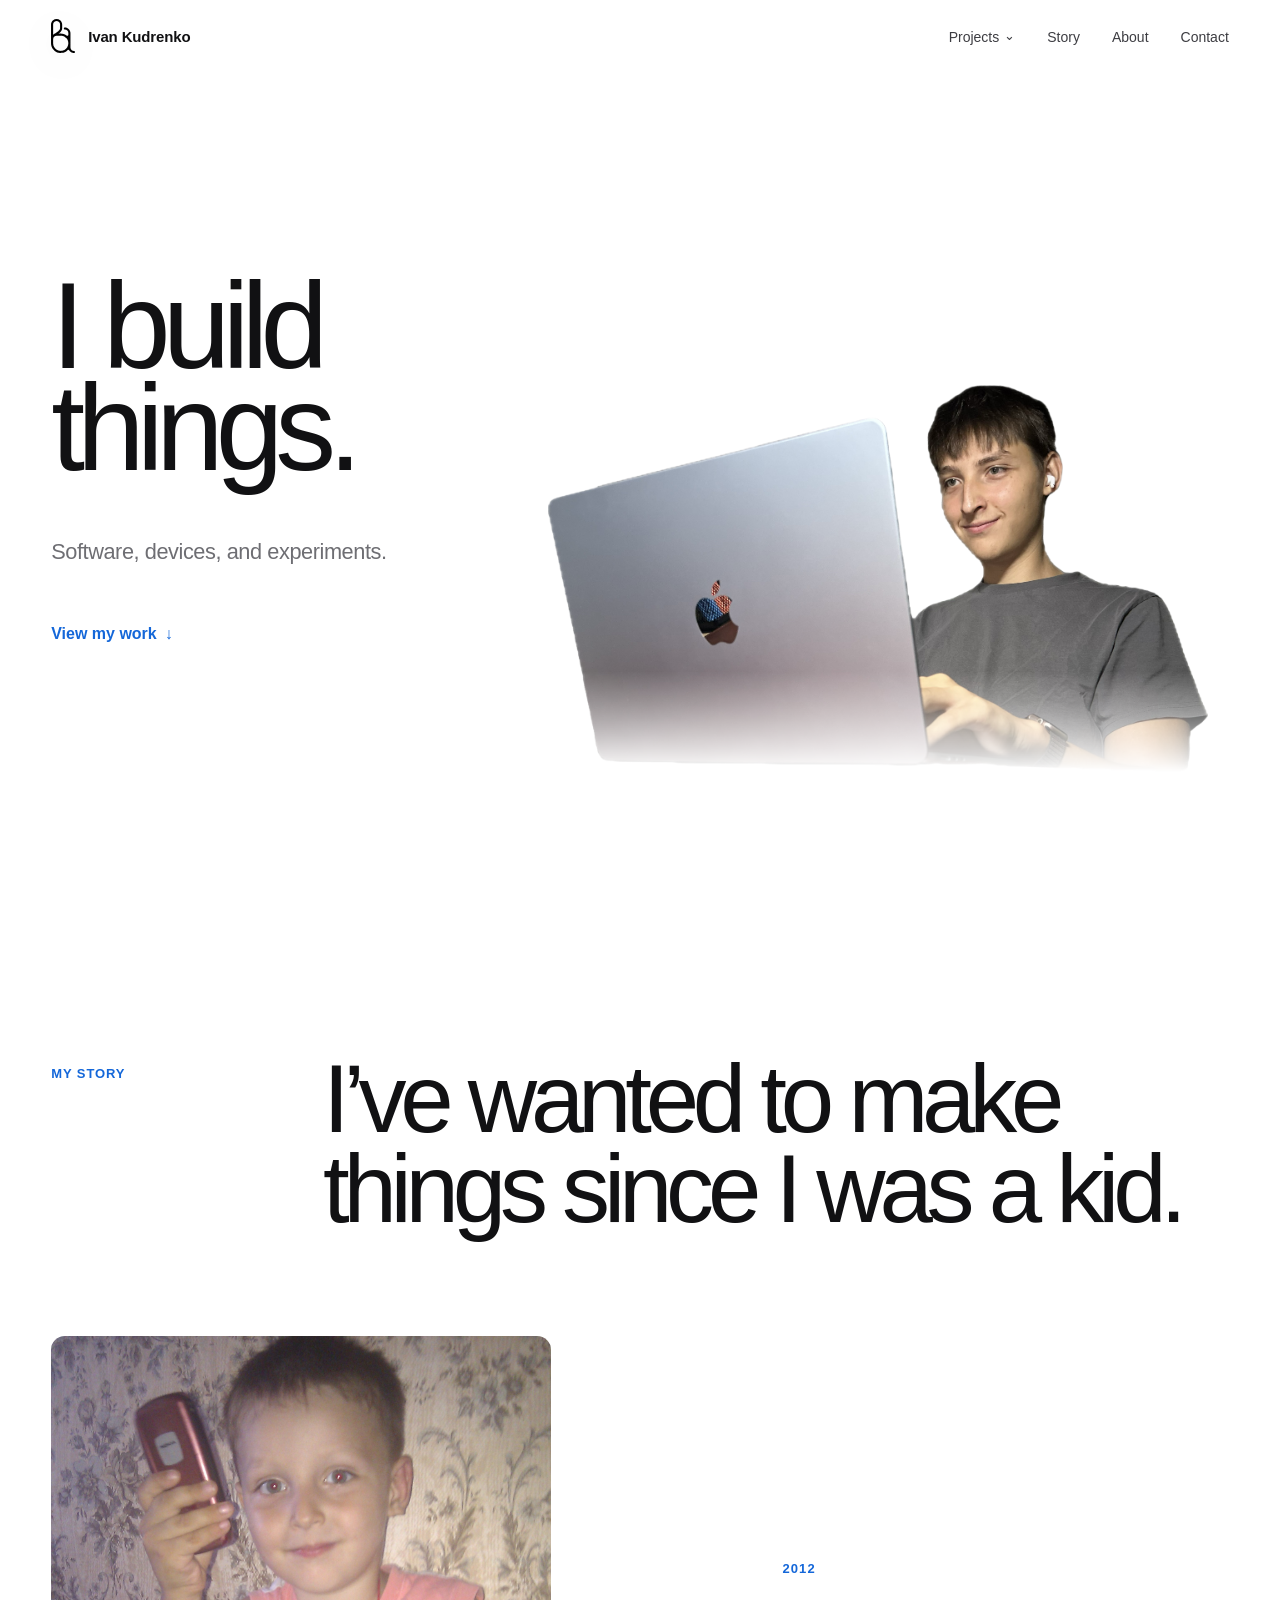
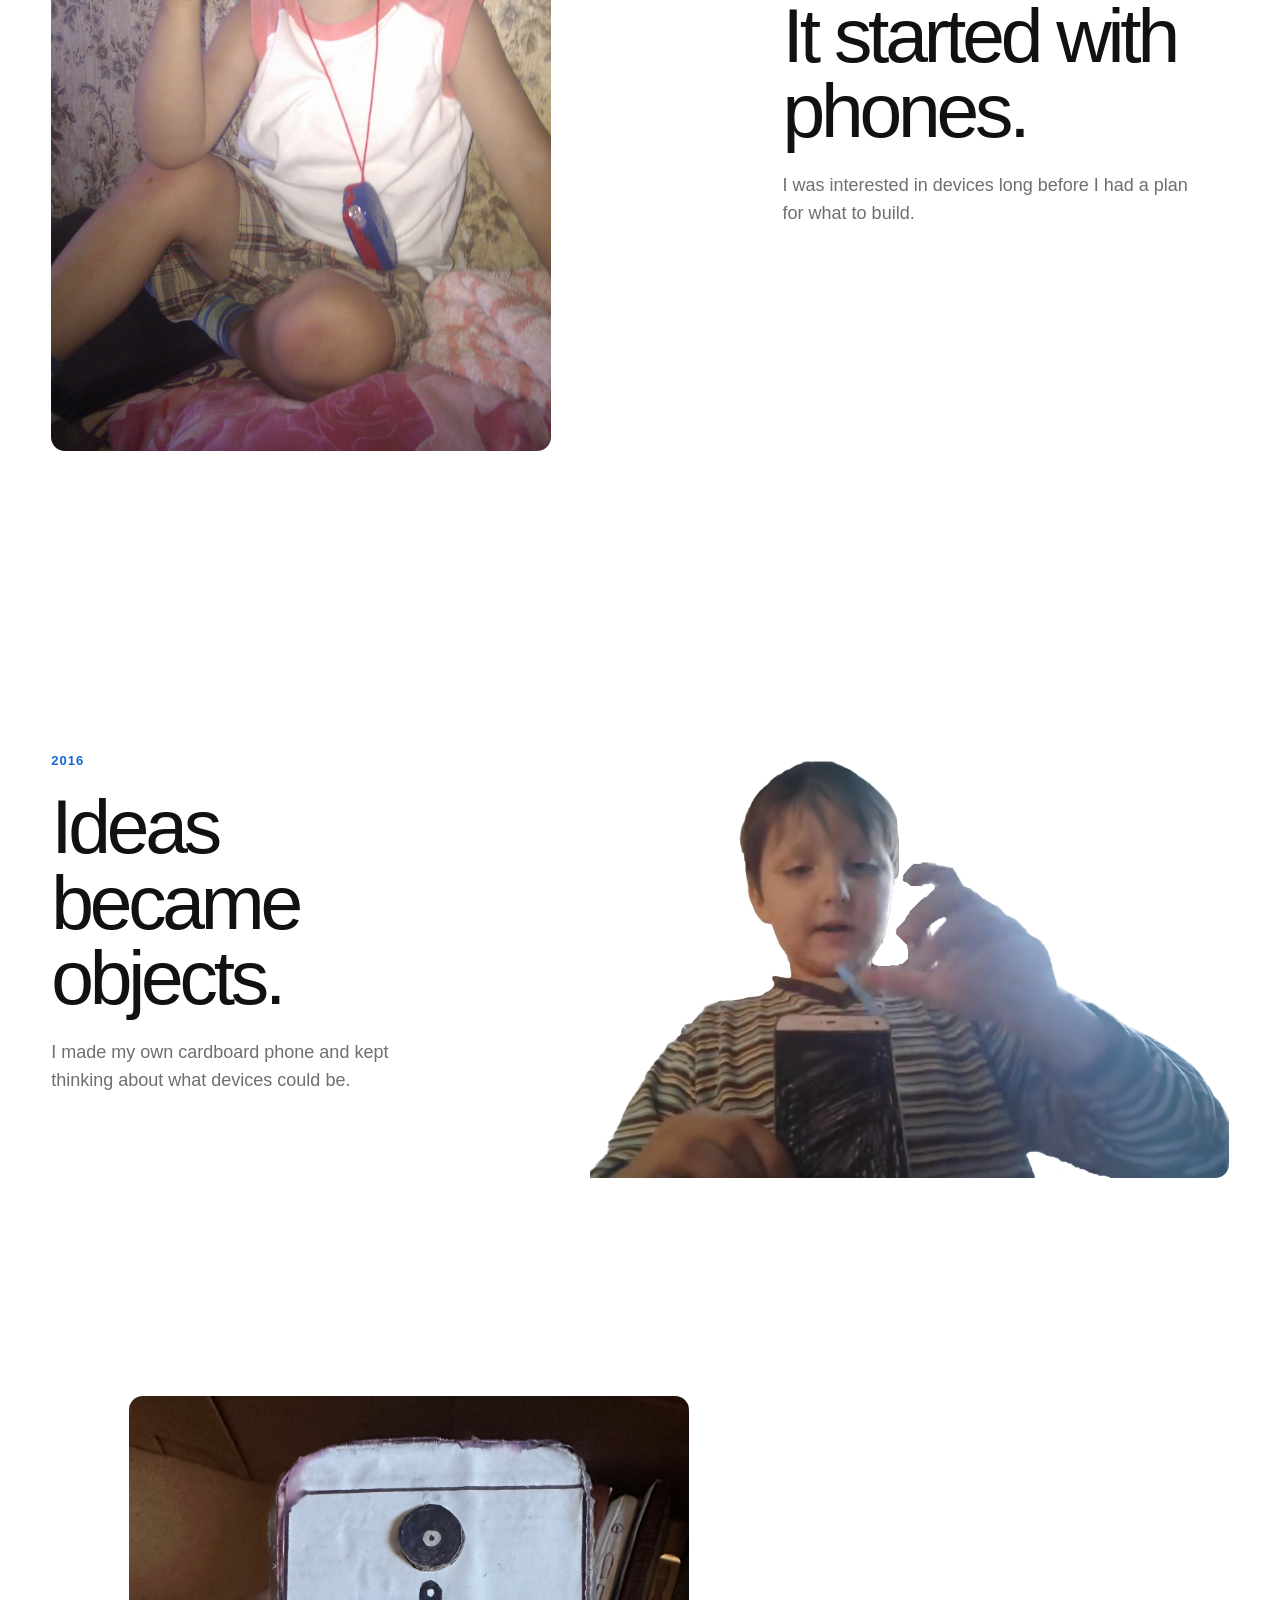
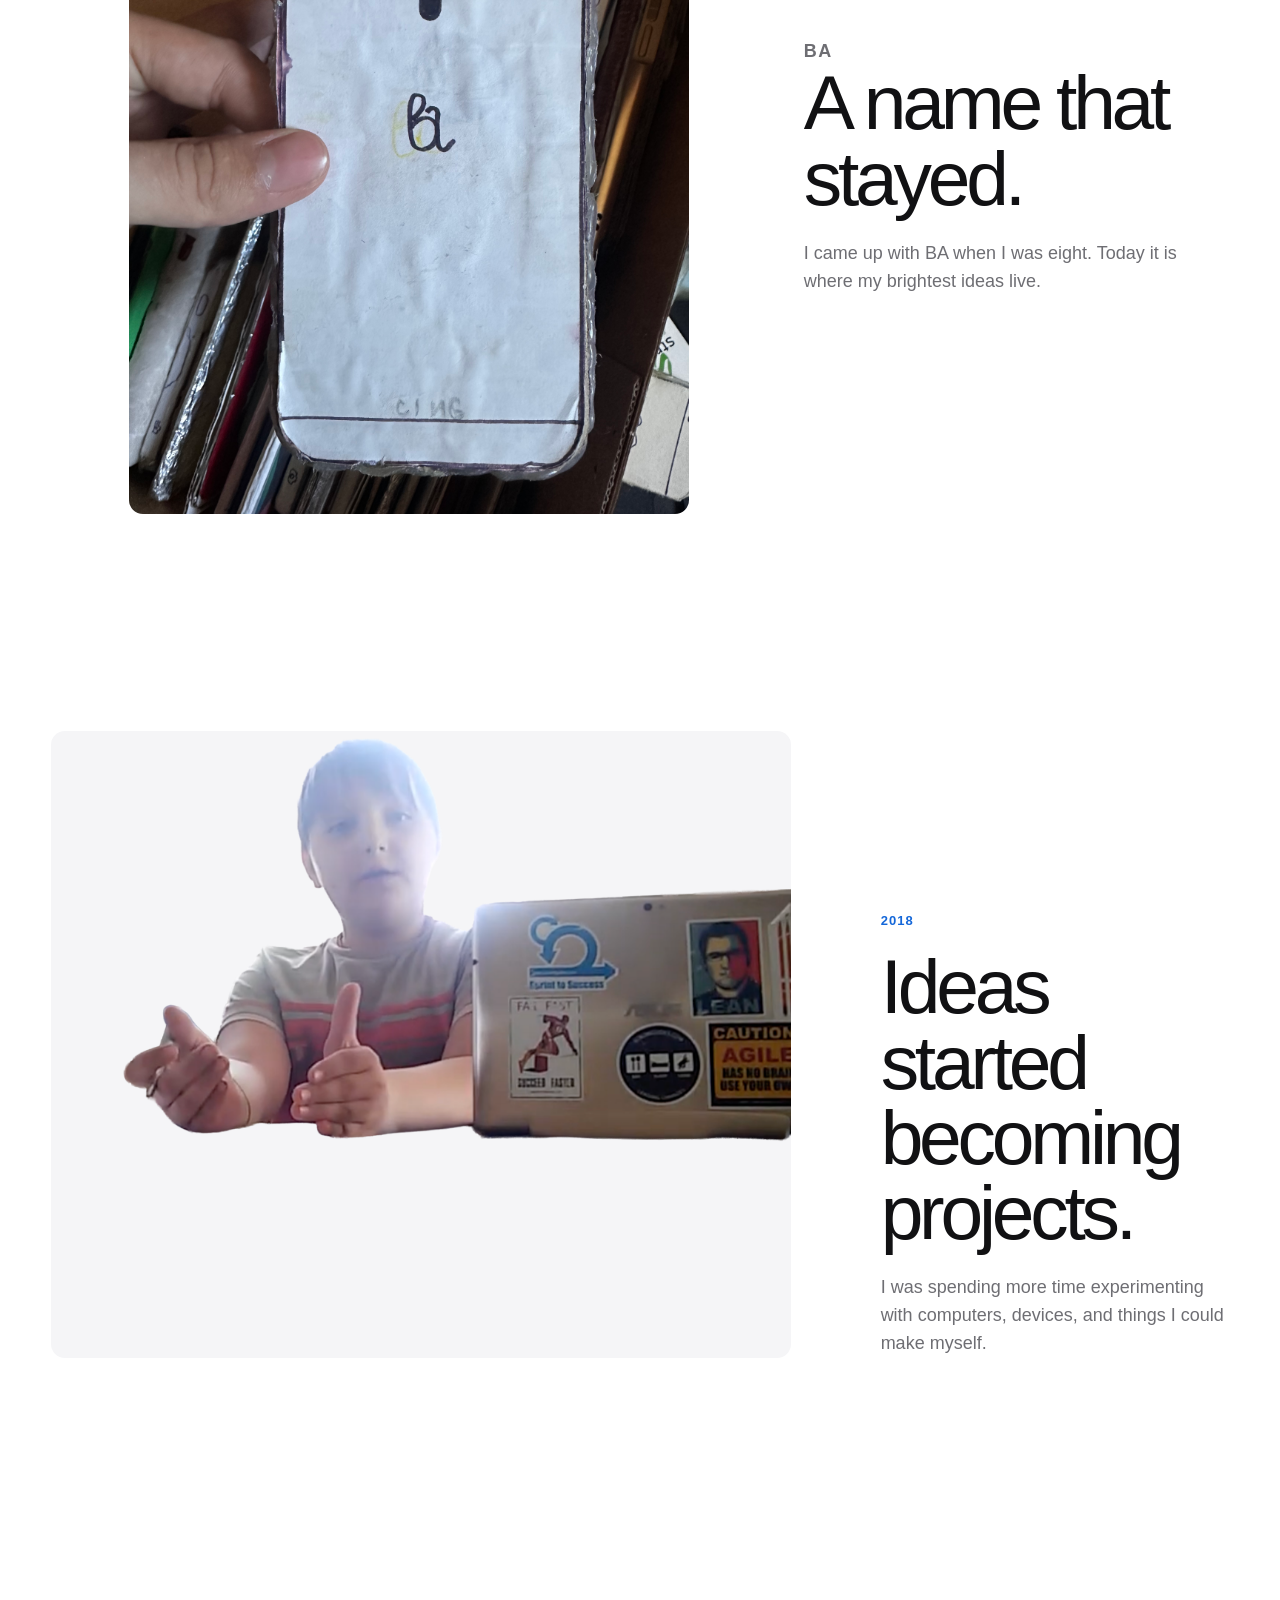
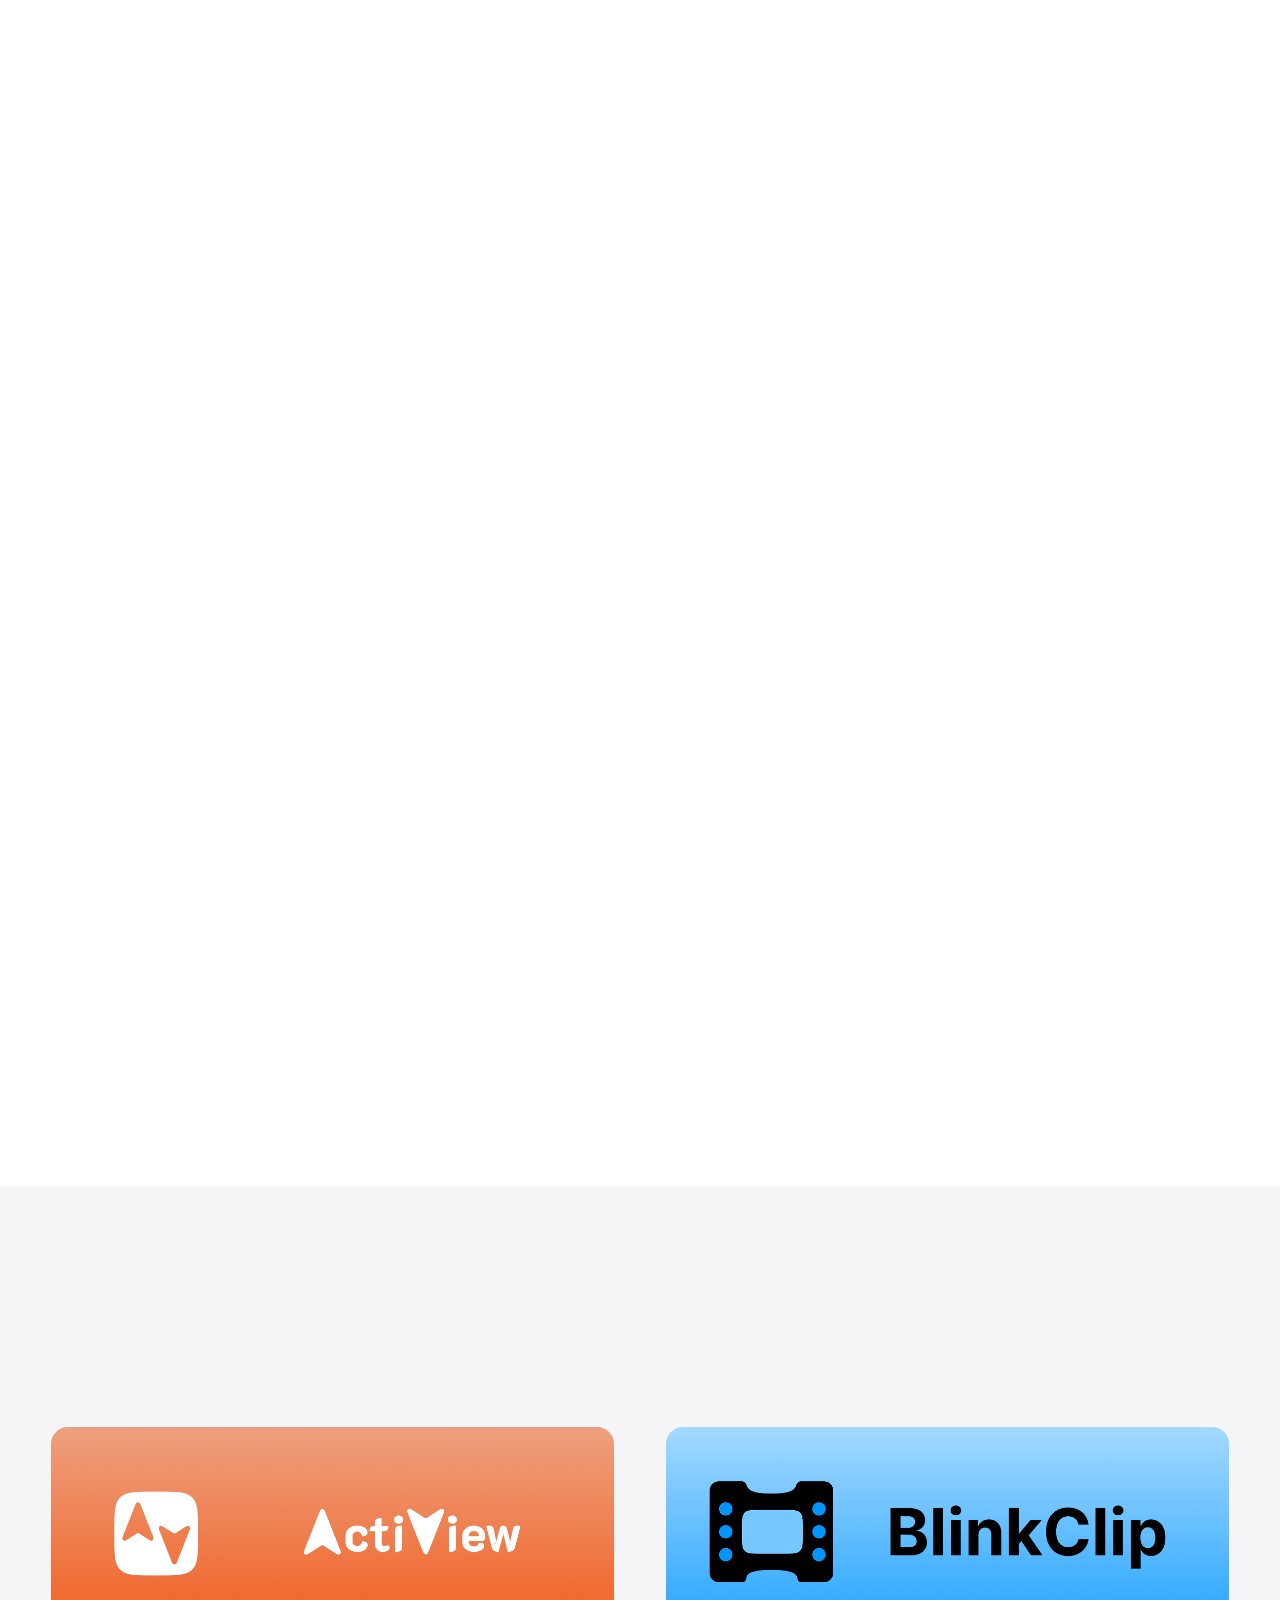
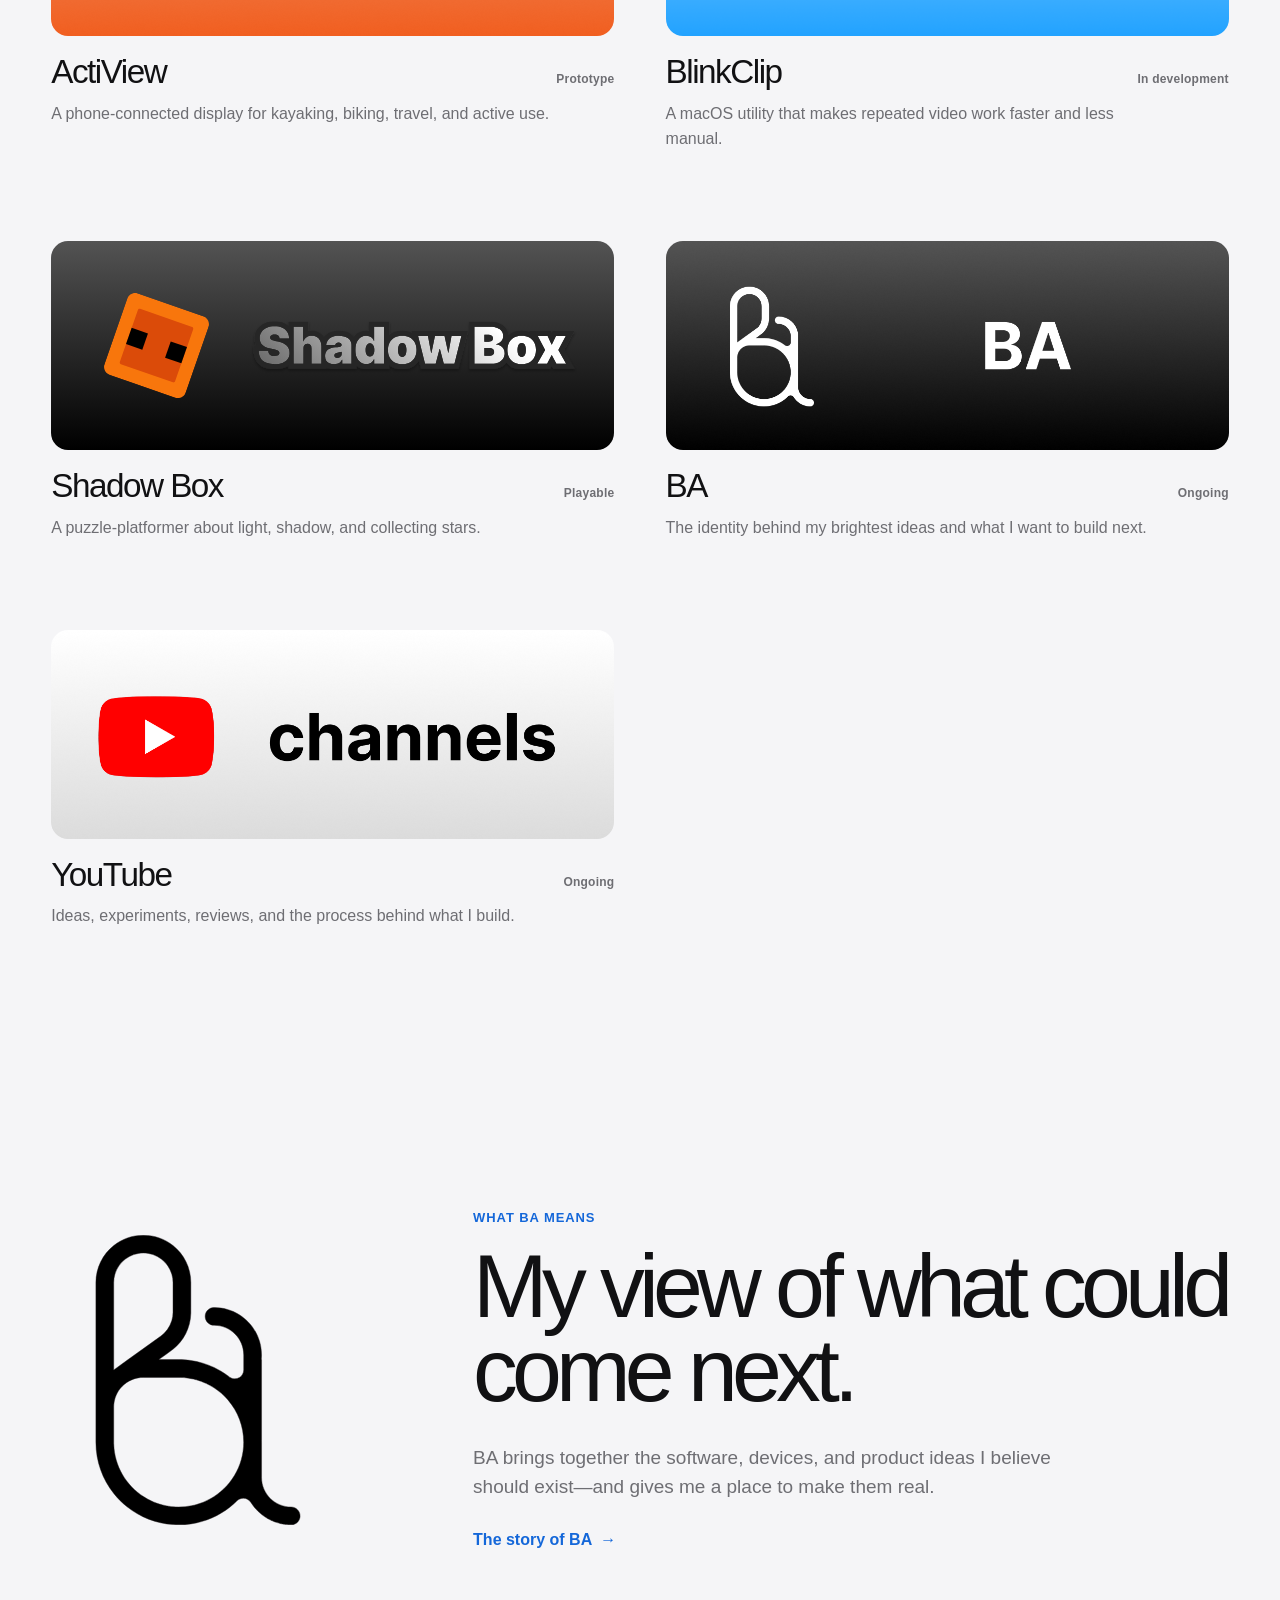
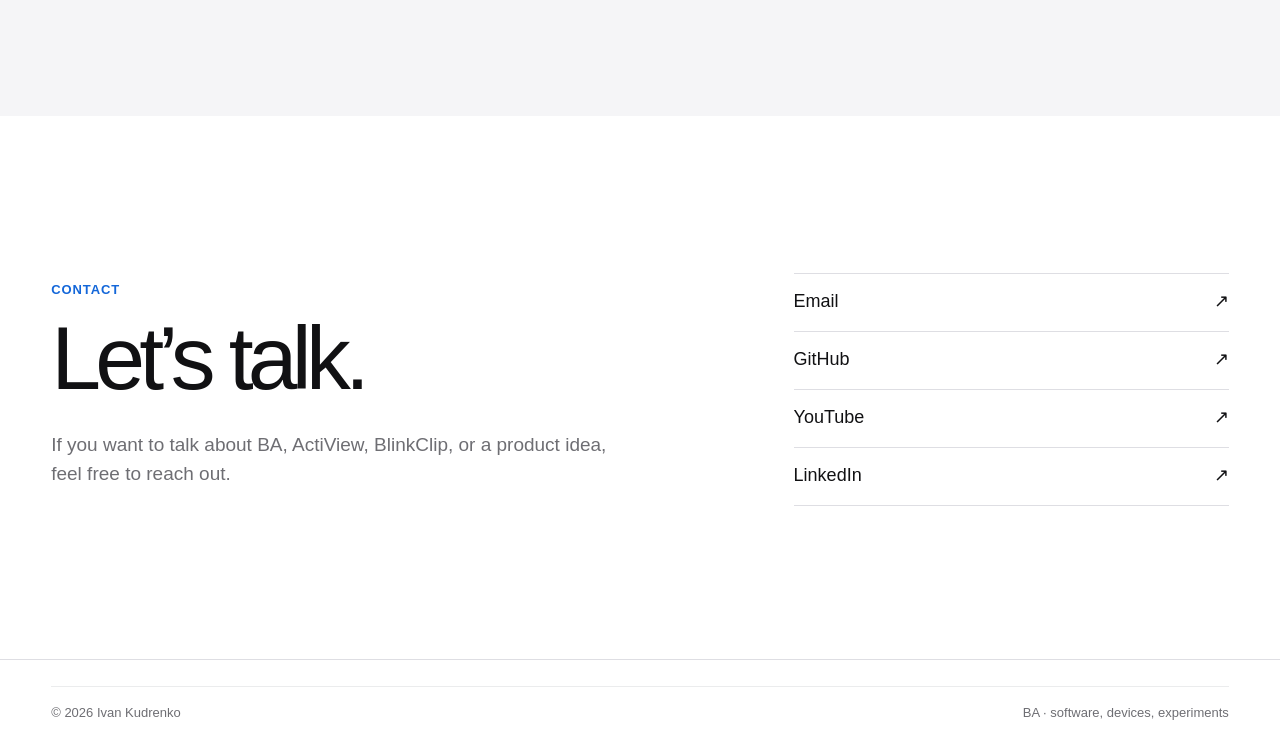
==== commit e780b6dd: "Fix external project menu links" ====
--- a/index.html
+++ b/index.html
@@ -28,8 +28,8 @@
             </summary>
             <div class="projects-menu">
               <a href="projects/activeview/"><span>ActiView</span><small>Prototype</small></a>
-              <a href="projects/blinkclip/"><span>BlinkClip</span><small>macOS utility</small></a>
-              <a href="shadow-box/"><span>Shadow Box</span><small>Playable game</small></a>
+              <a href="https://ivankudrenko.github.io/blinkclip-site-public/#/" target="_blank" rel="noopener noreferrer"><span>BlinkClip</span><small>macOS utility</small></a>
+              <a href="https://ivankudrenko.github.io/shadow-box/" target="_blank" rel="noopener noreferrer"><span>Shadow Box</span><small>Playable game</small></a>
               <a href="projects/ba/"><span>BA</span><small>Identity</small></a>
               <a href="projects/youtube/"><span>YouTube</span><small>Videos & process</small></a>
             </div>
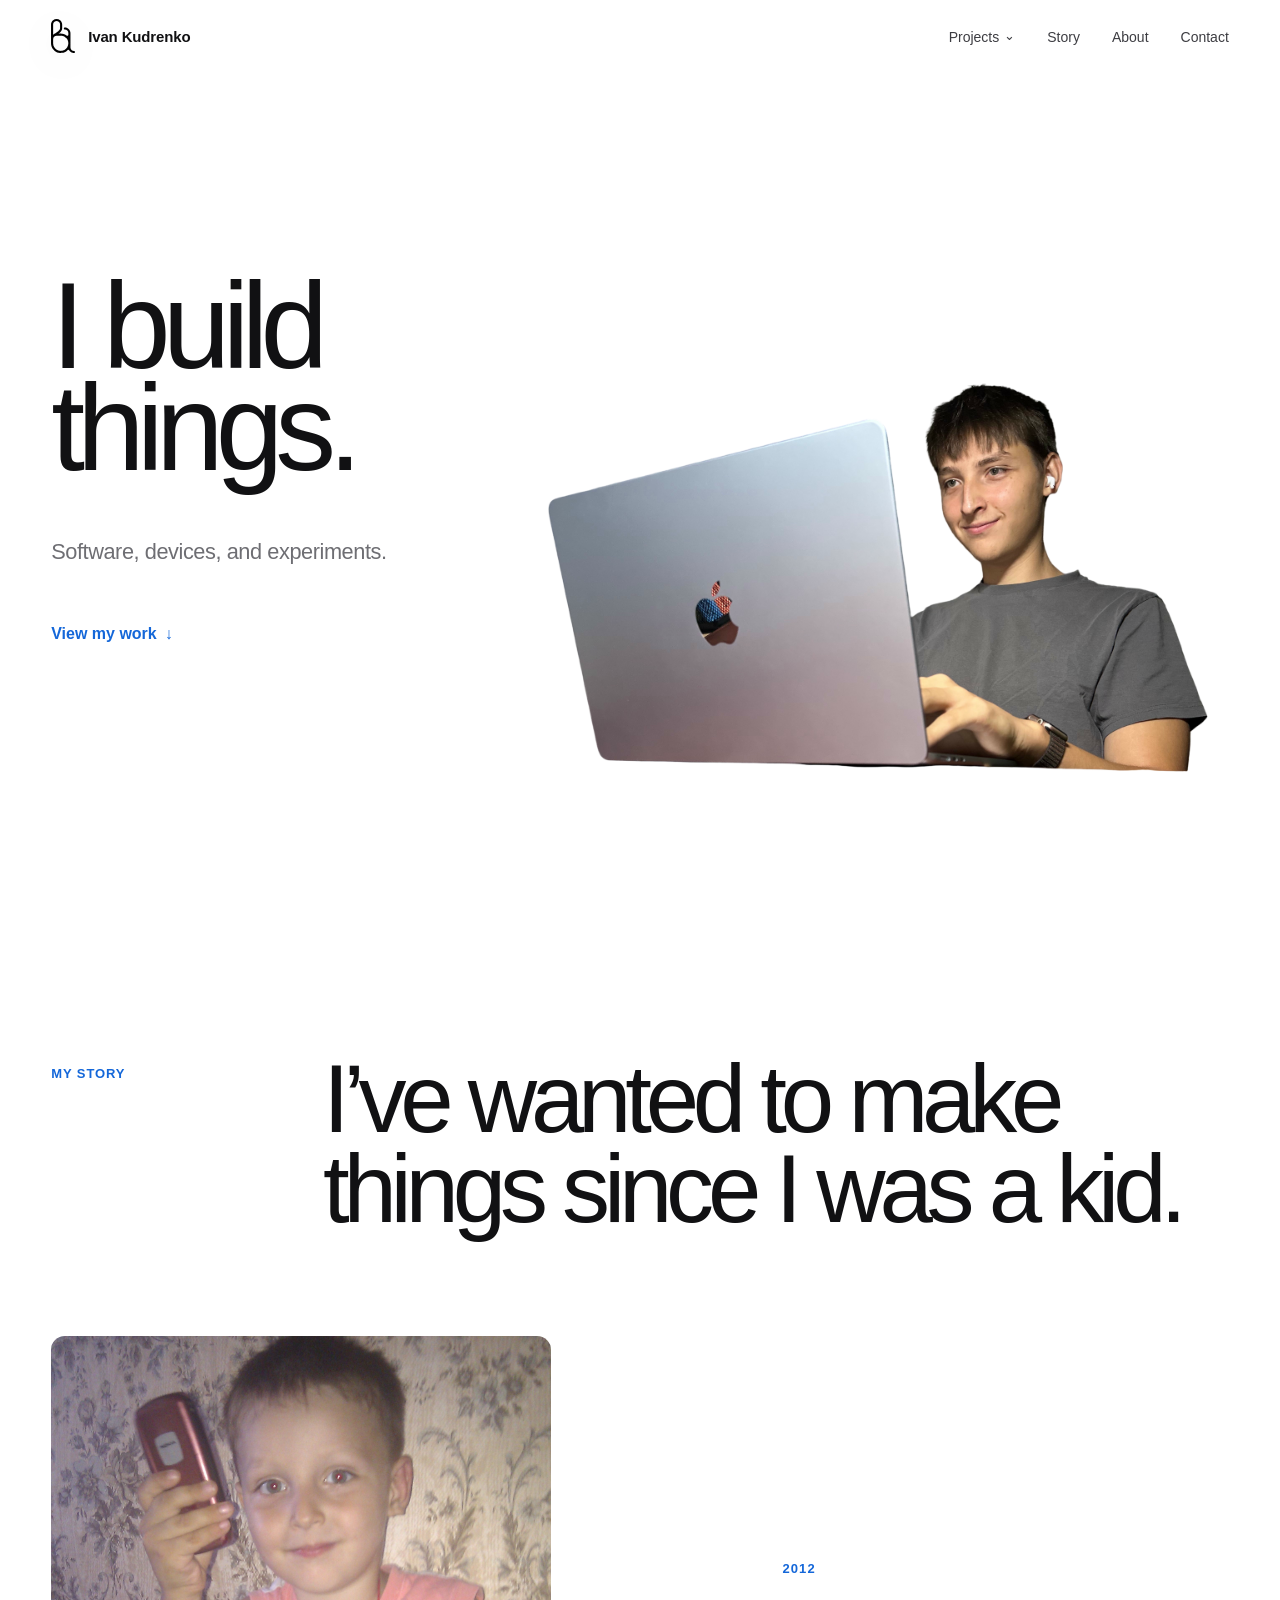
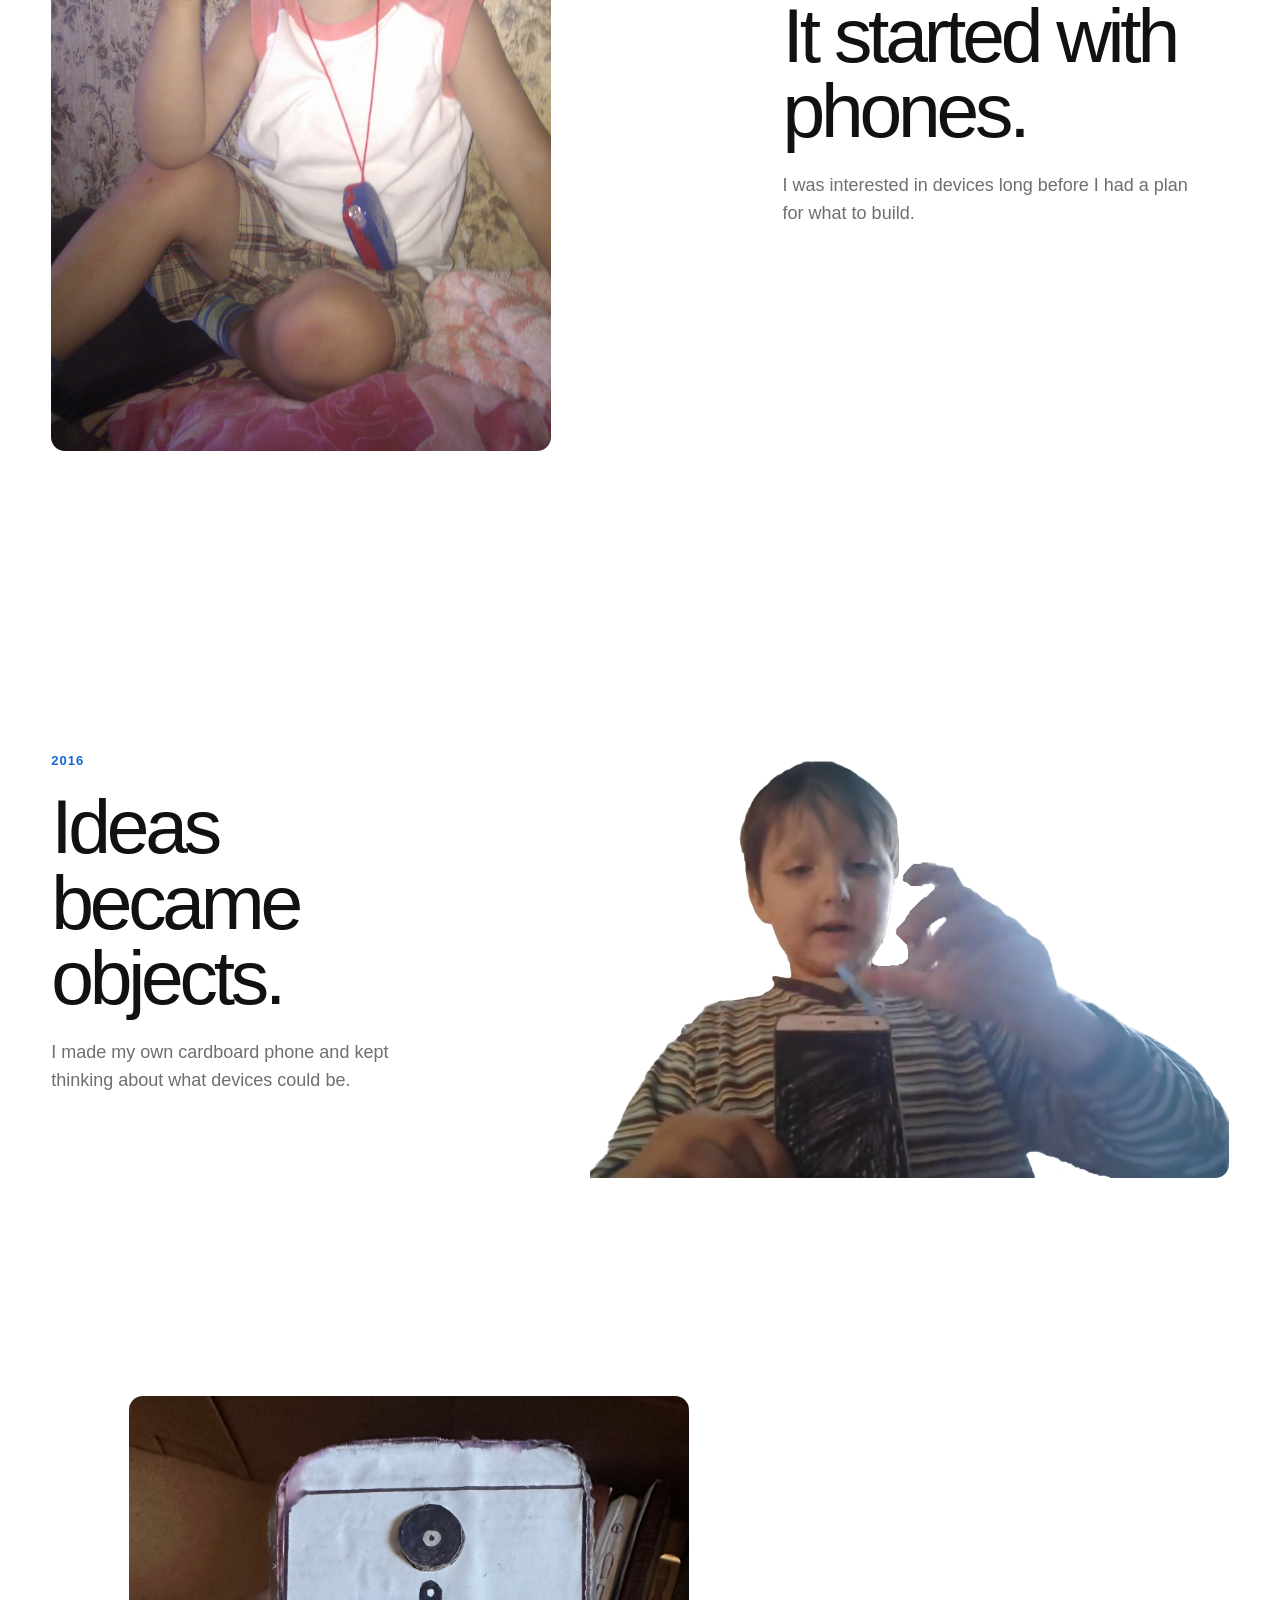
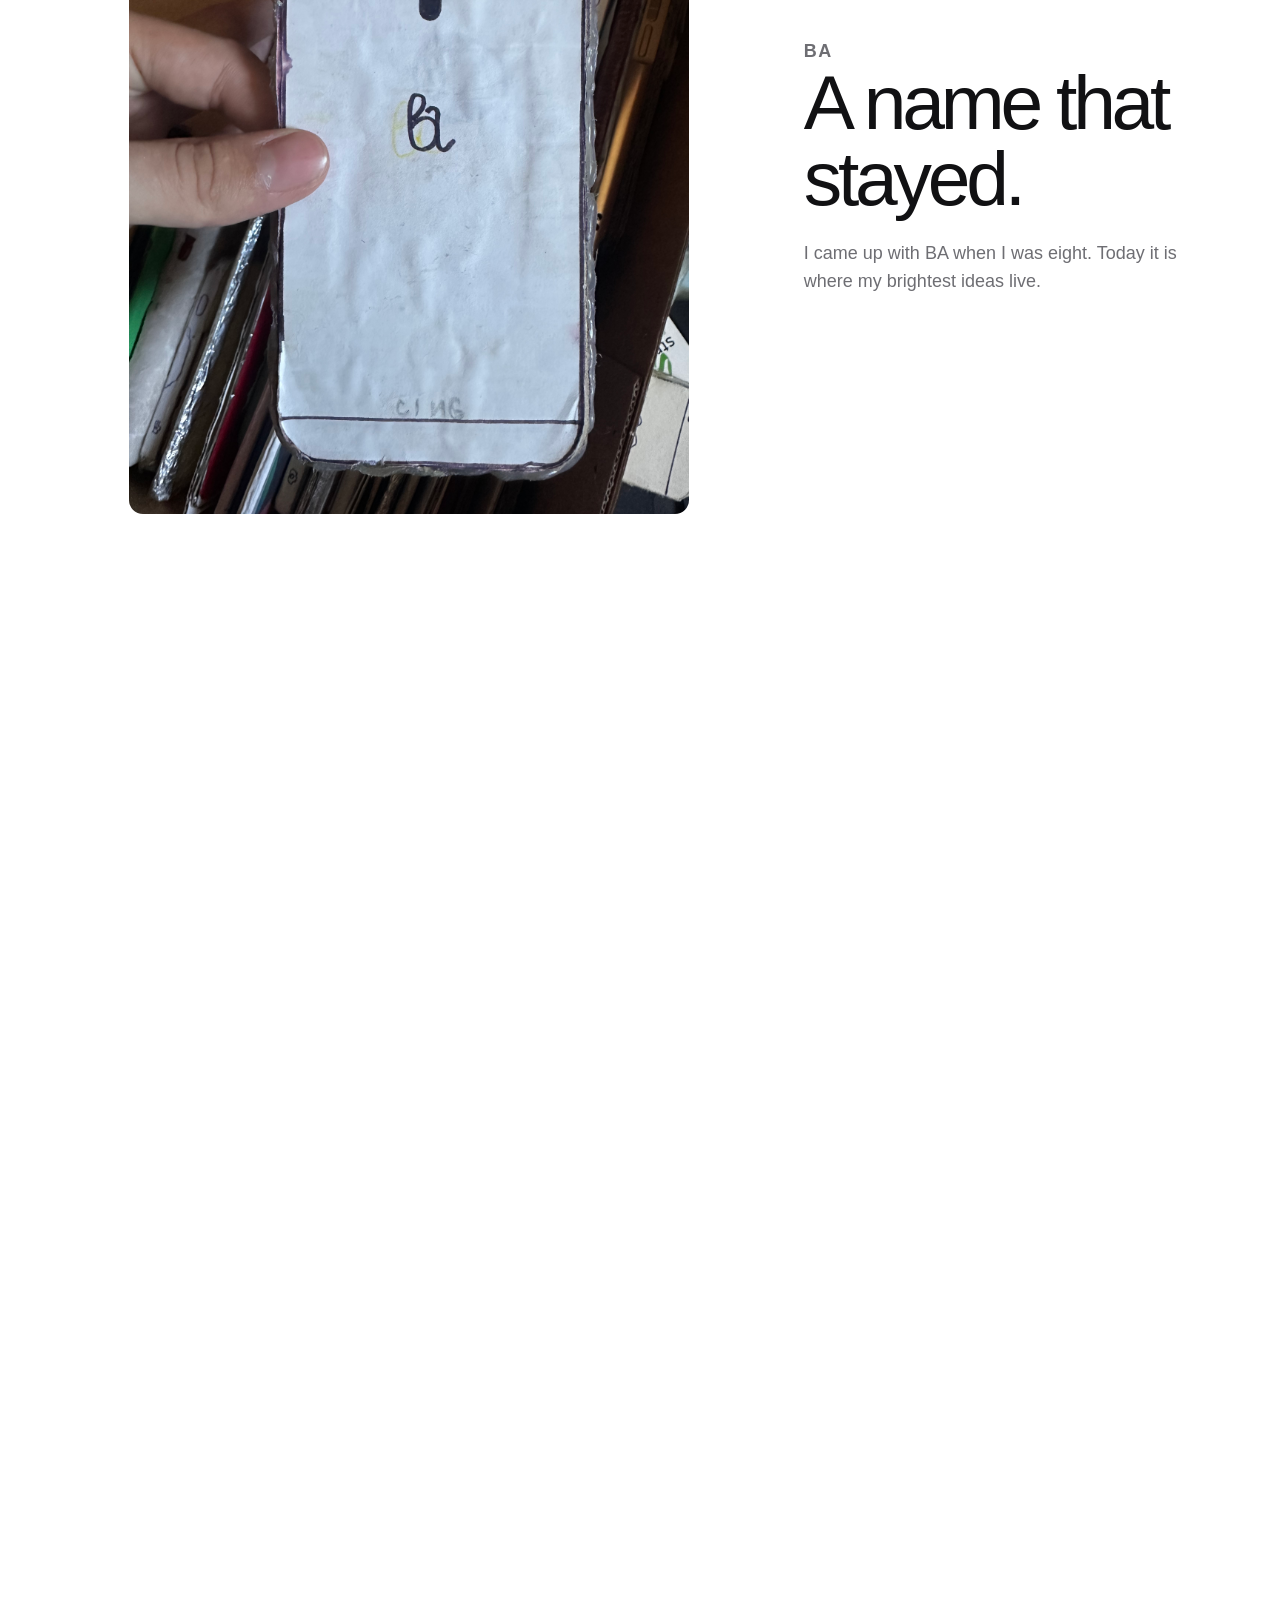
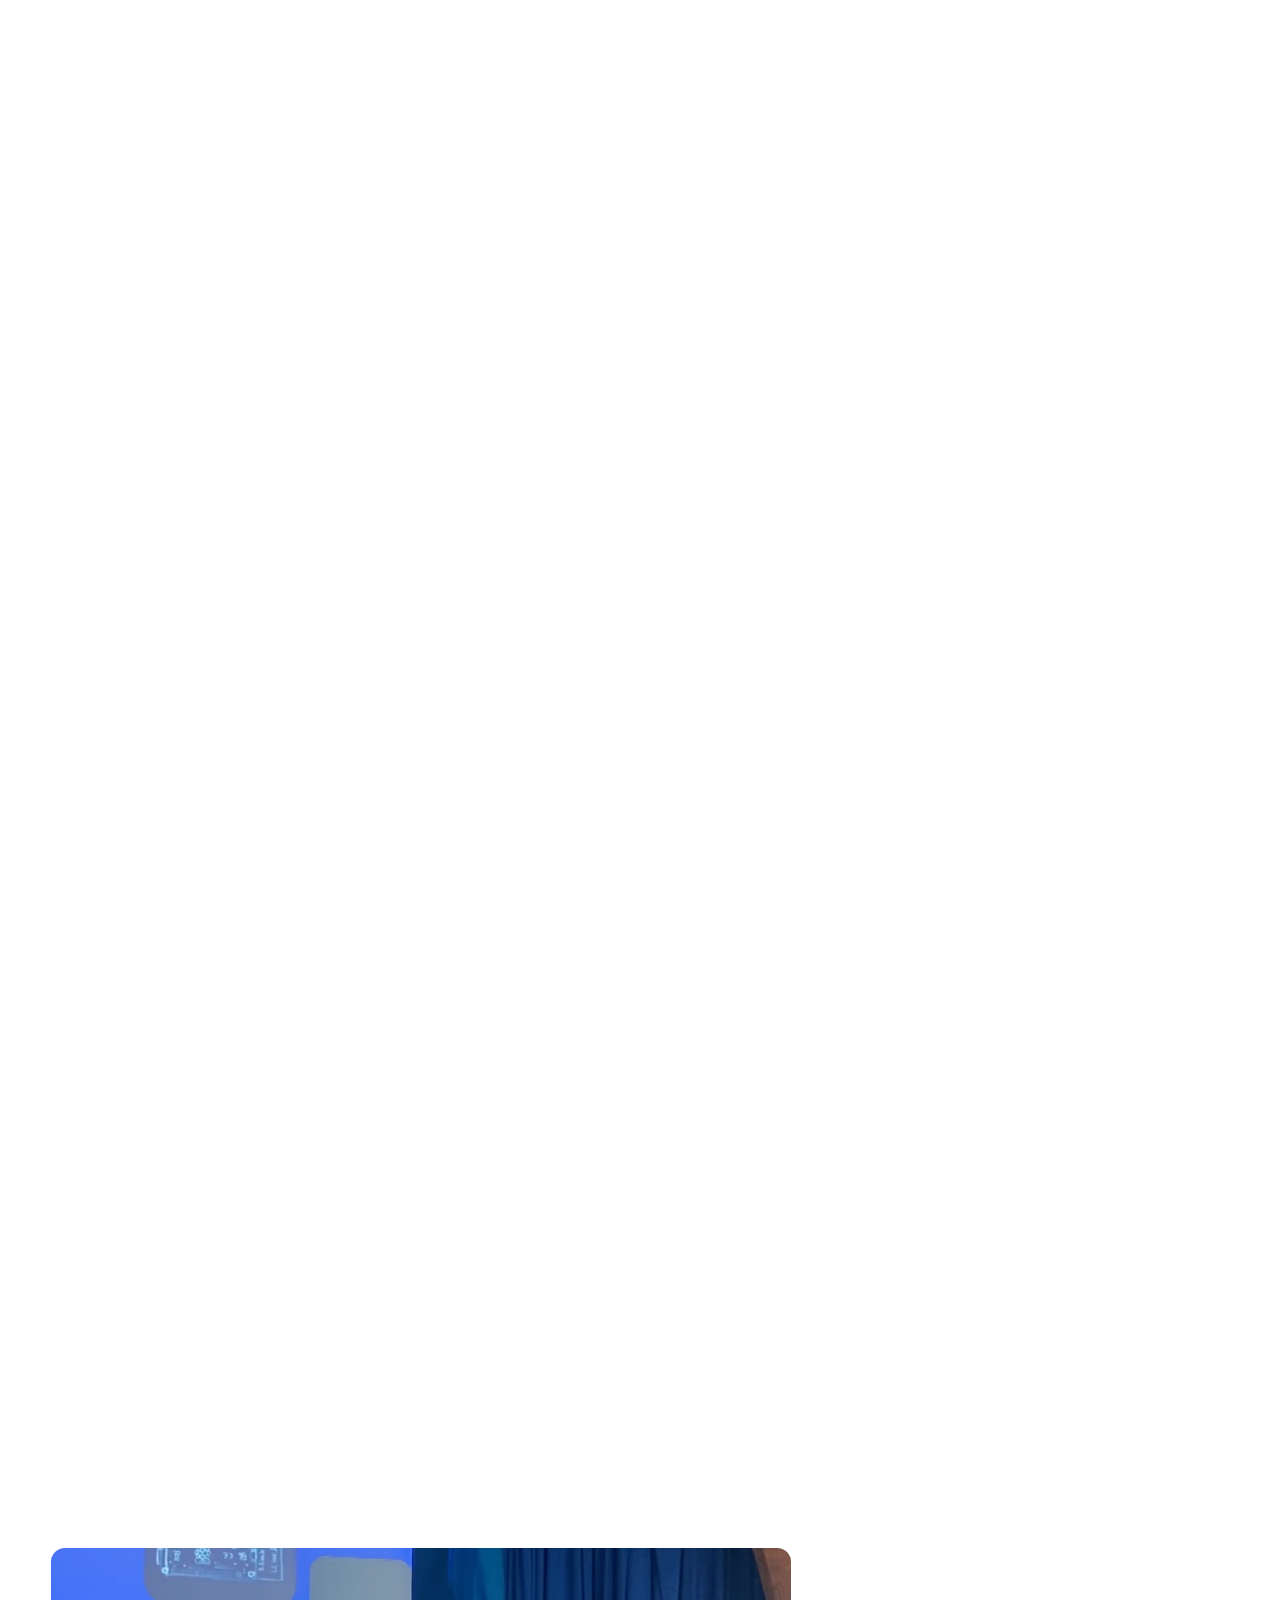
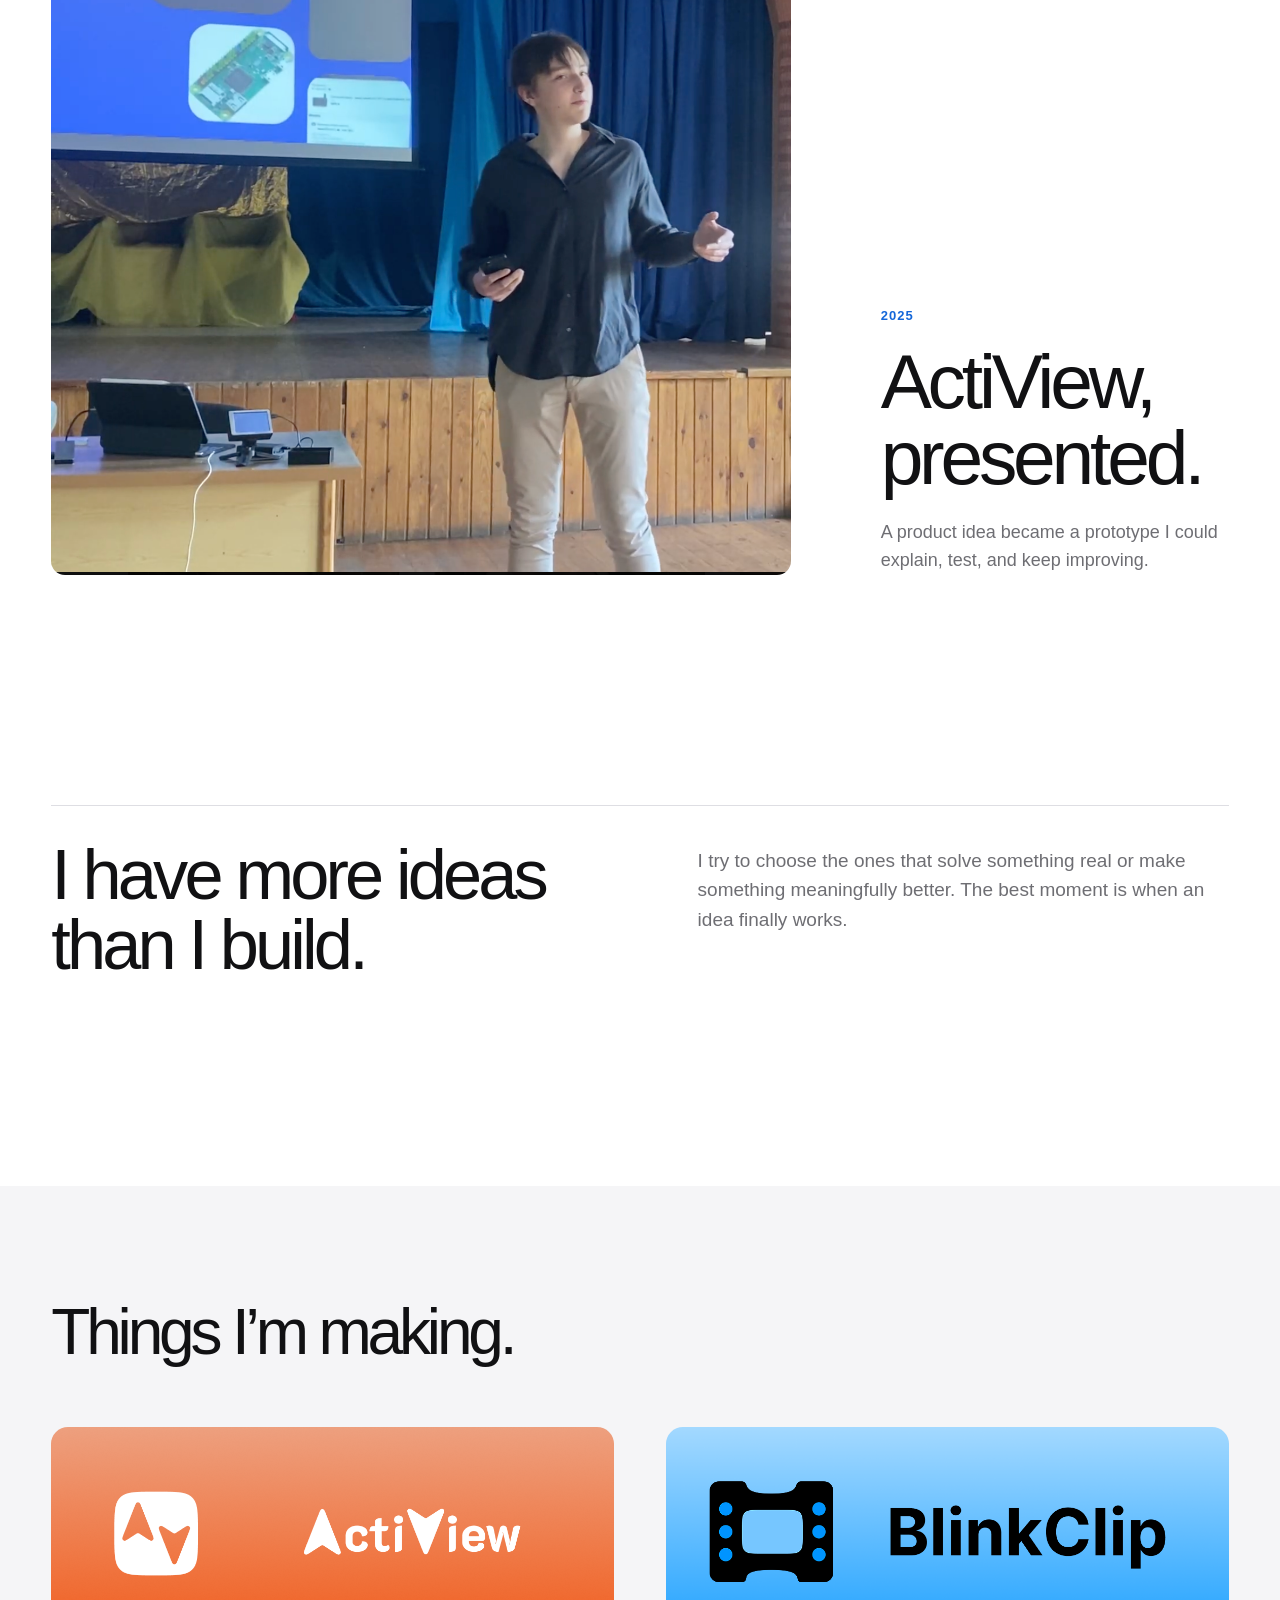
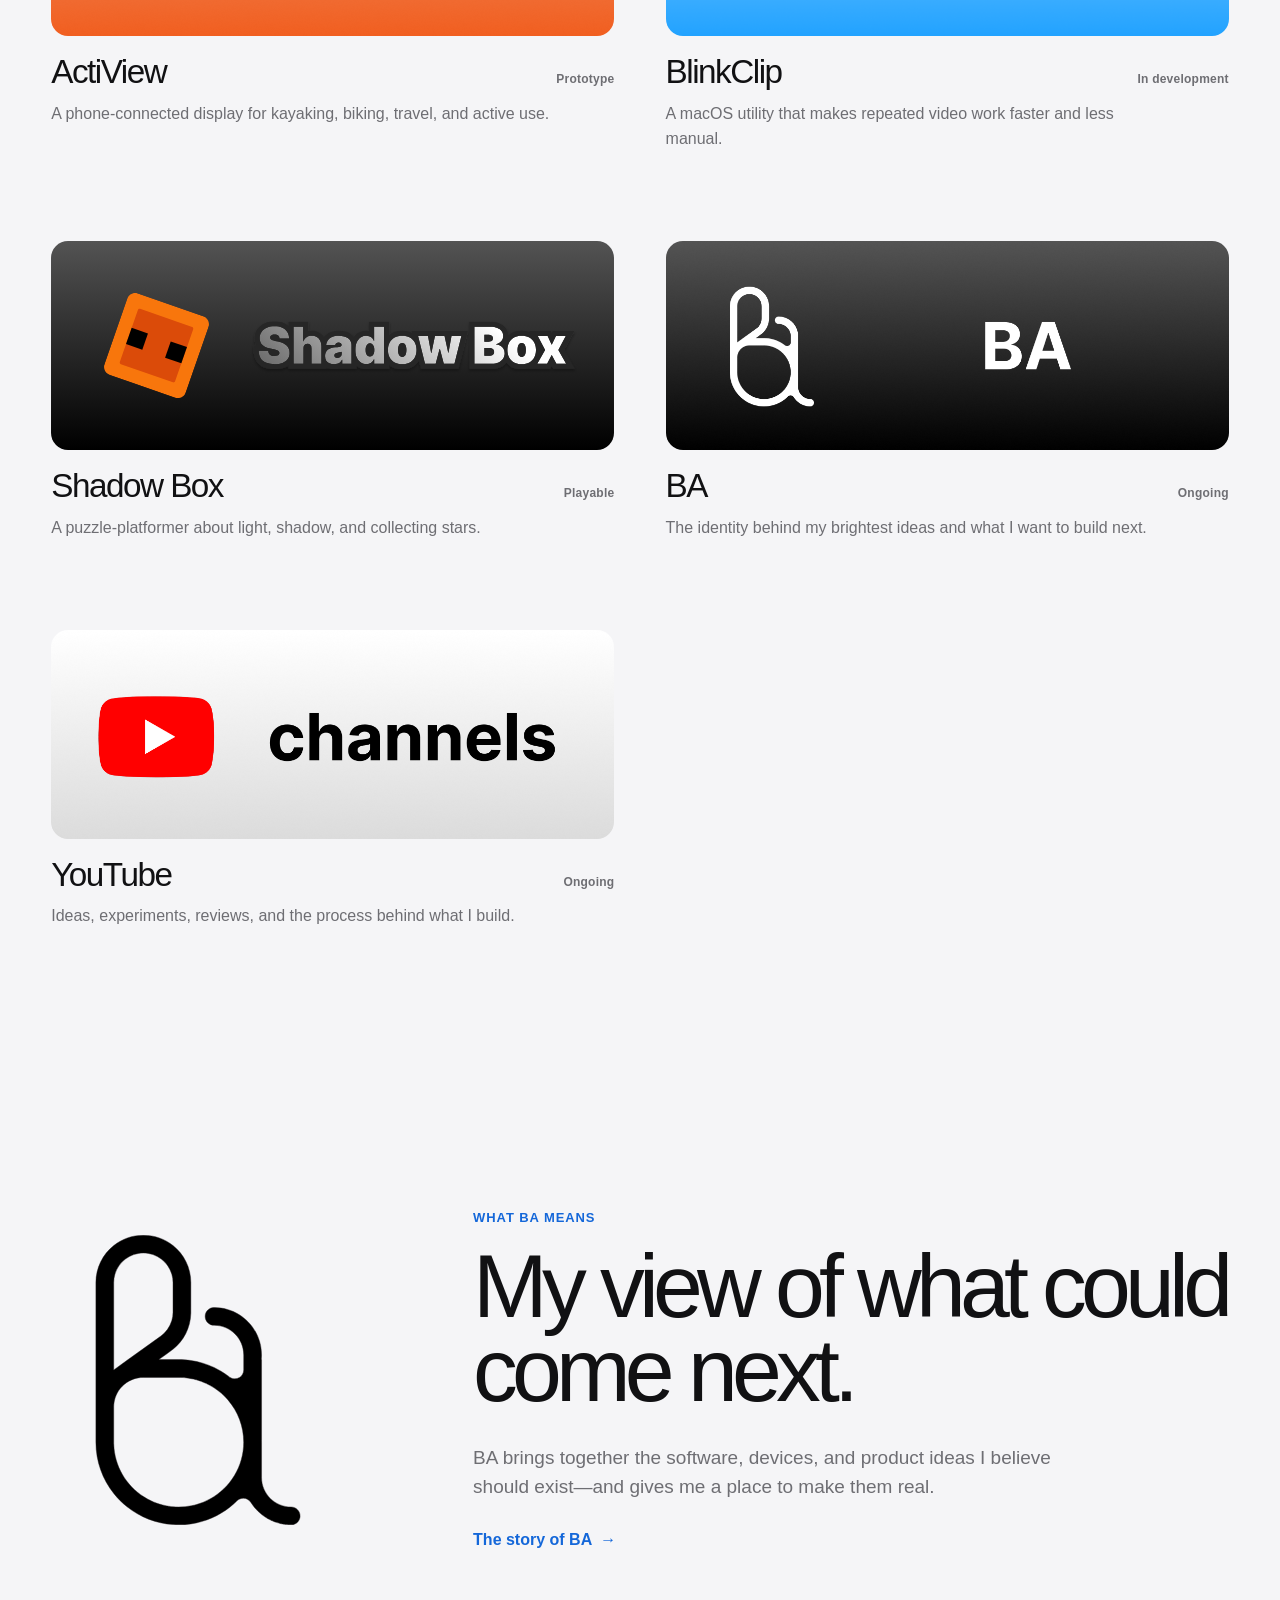
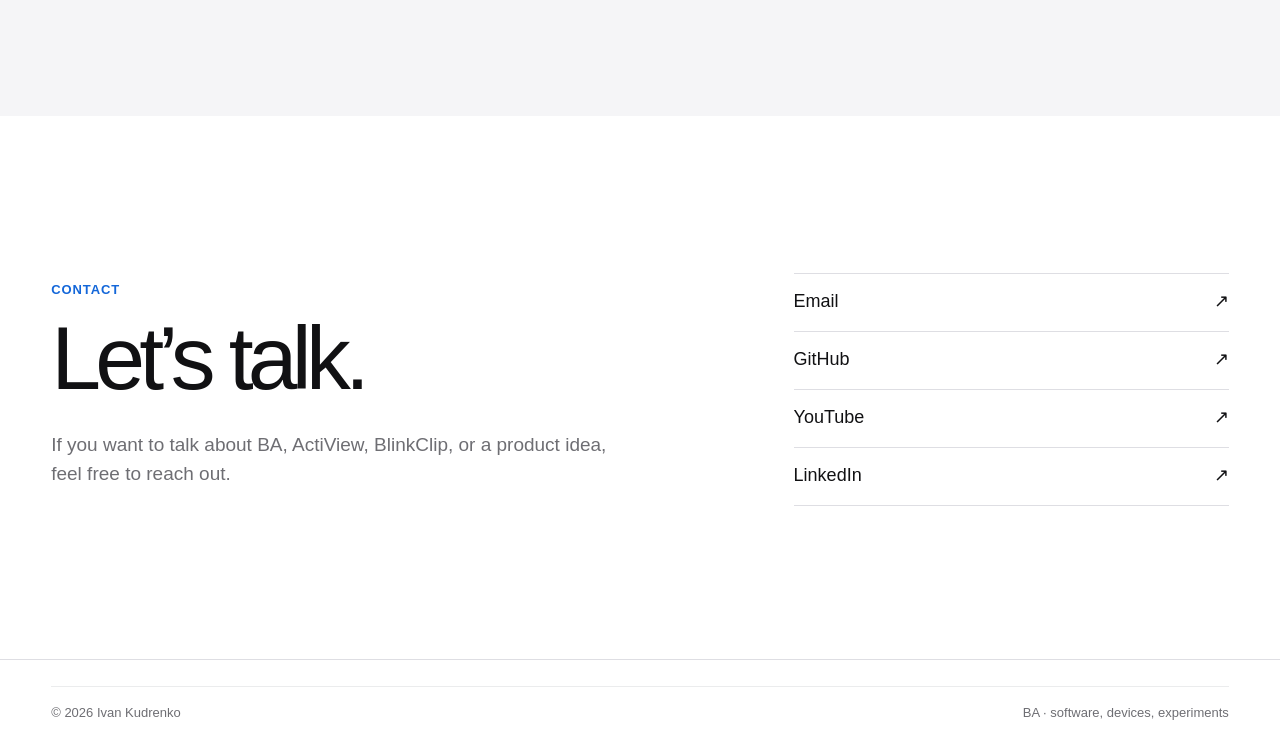
==== commit 9bc11a0c: "Replace hero cutout and remove fade" ====
--- a/index.html
+++ b/index.html
@@ -7,8 +7,8 @@
     <title>Ivan Kudrenko — BA</title>
     <link rel="icon" href="BA_new_favicon.svg?v=20260728-2" type="image/svg+xml" />
     <link rel="preload" href="BA_new_logo.svg" as="image" type="image/svg+xml" />
-    <link rel="preload" href="media for baproj/Ivan's photos/Ivan hero working 1 no background.png" as="image" />
-    <link rel="stylesheet" href="styles.css?v=20260912-hero-fade-final" />
+    <link rel="preload" href="media for baproj/Ivan's photos/Ivan working hero 2026 no background 2.png" as="image" />
+    <link rel="stylesheet" href="styles.css?v=20260916-hero-image" />
     <script src="script.js?v=20260912-corrections-4" defer></script>
   </head>
   <body class="home-page">
@@ -50,7 +50,7 @@
             <a class="text-link" href="#projects">View my work <span aria-hidden="true">↓</span></a>
           </div>
           <figure class="hero-photo" data-reveal>
-            <img src="media for baproj/Ivan's photos/Ivan hero working 1 no background.png" alt="Ivan working behind a MacBook" width="3166" height="1855" />
+            <img src="media for baproj/Ivan's photos/Ivan working hero 2026 no background 2.png" alt="Ivan working behind a MacBook" width="4032" height="3024" />
           </figure>
         </div>
       </section>
--- a/styles.css
+++ b/styles.css
@@ -4661,8 +4661,11 @@
 }
 
 .home-page .hero-photo {
+  position: relative;
   width: min(660px, 53vw);
+  aspect-ratio: 3167 / 1866;
   margin: 0 -8vw 128px -4vw;
+  overflow: hidden;
 }
 
 .about-page .project-page-hero {
@@ -4969,13 +4972,13 @@
 }
 
 .home-page .hero-photo img {
+  position: absolute;
+  inset: 0 auto auto 0;
   display: block;
-  max-width: 100%;
+  width: 127.31%;
+  max-width: none;
   height: auto;
-  -webkit-mask-image: linear-gradient(to bottom, #000 0%, #000 74%, transparent 100%);
-  mask-image: linear-gradient(to bottom, #000 0%, #000 74%, transparent 100%);
-  -webkit-mask-repeat: no-repeat;
-  mask-repeat: no-repeat;
+  transform: translate(-4.47%, -6.94%);
 }
 
 .home-page .story-cutout img {
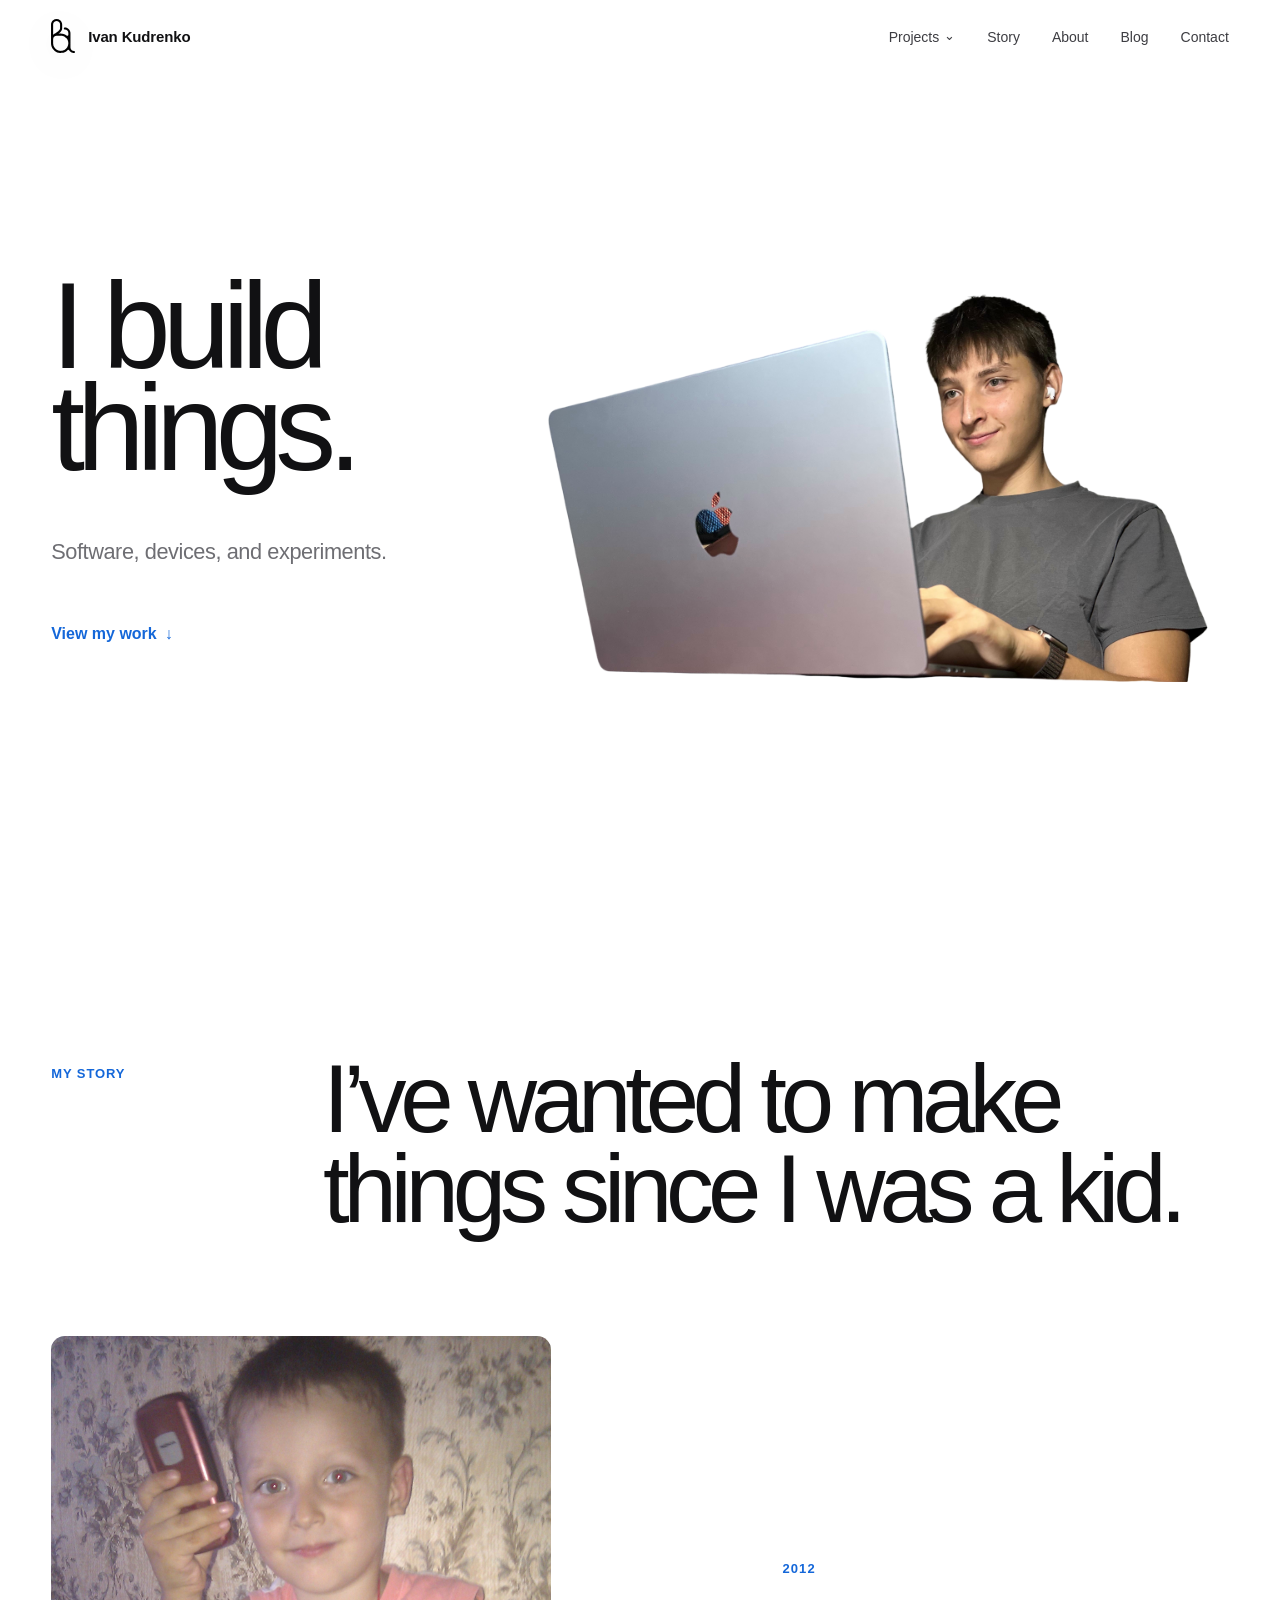
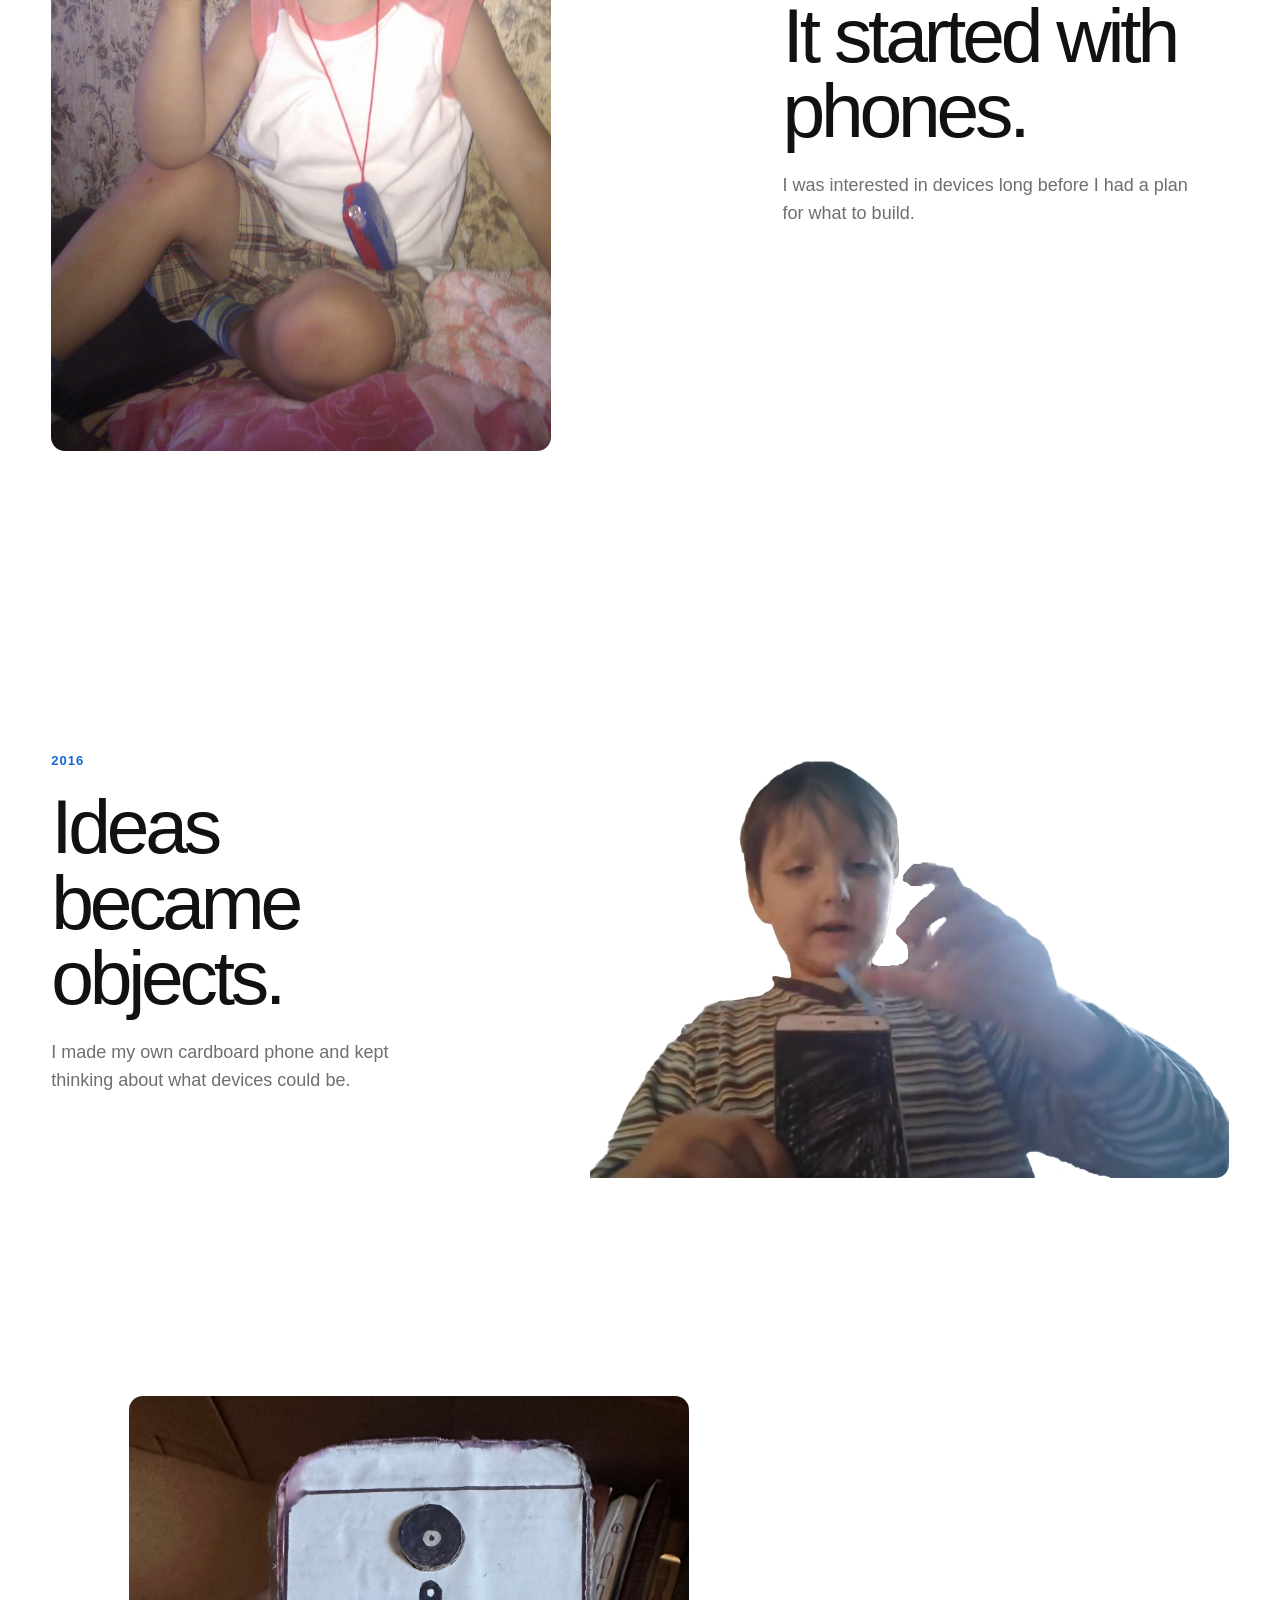
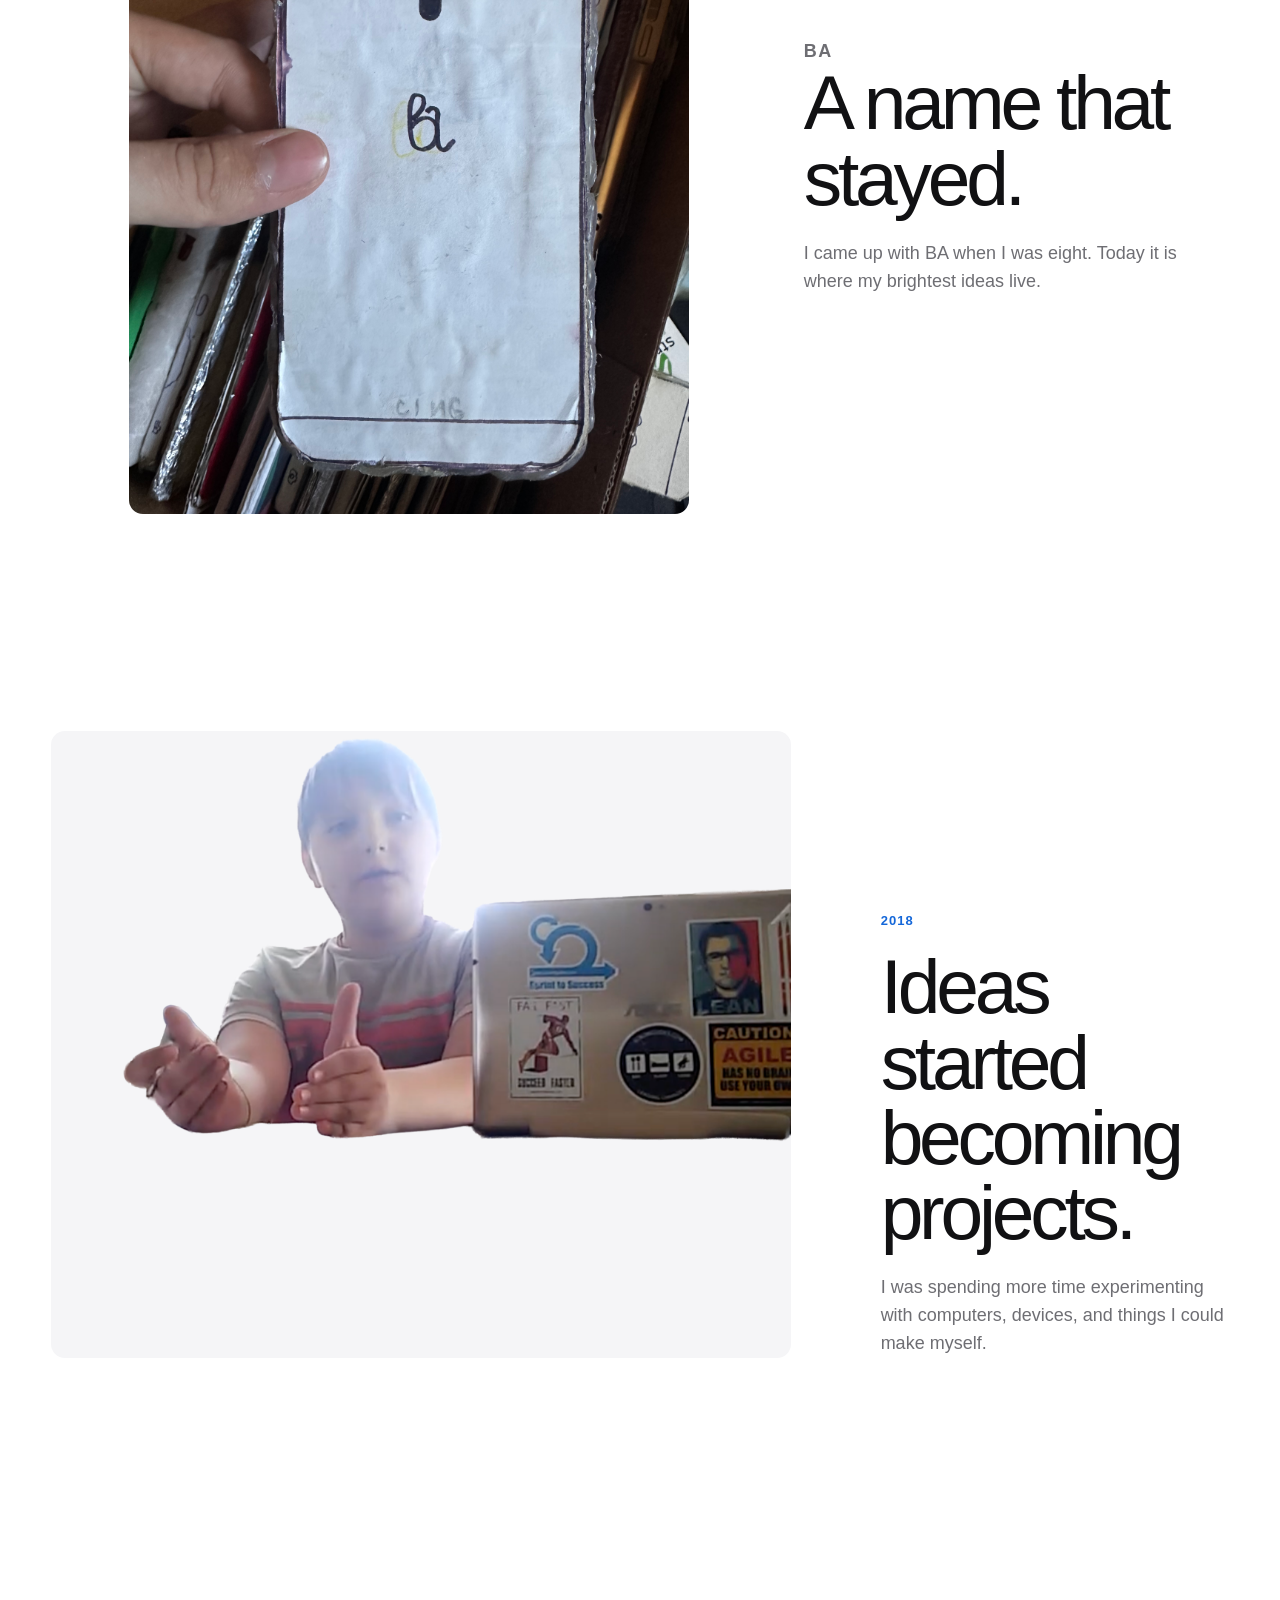
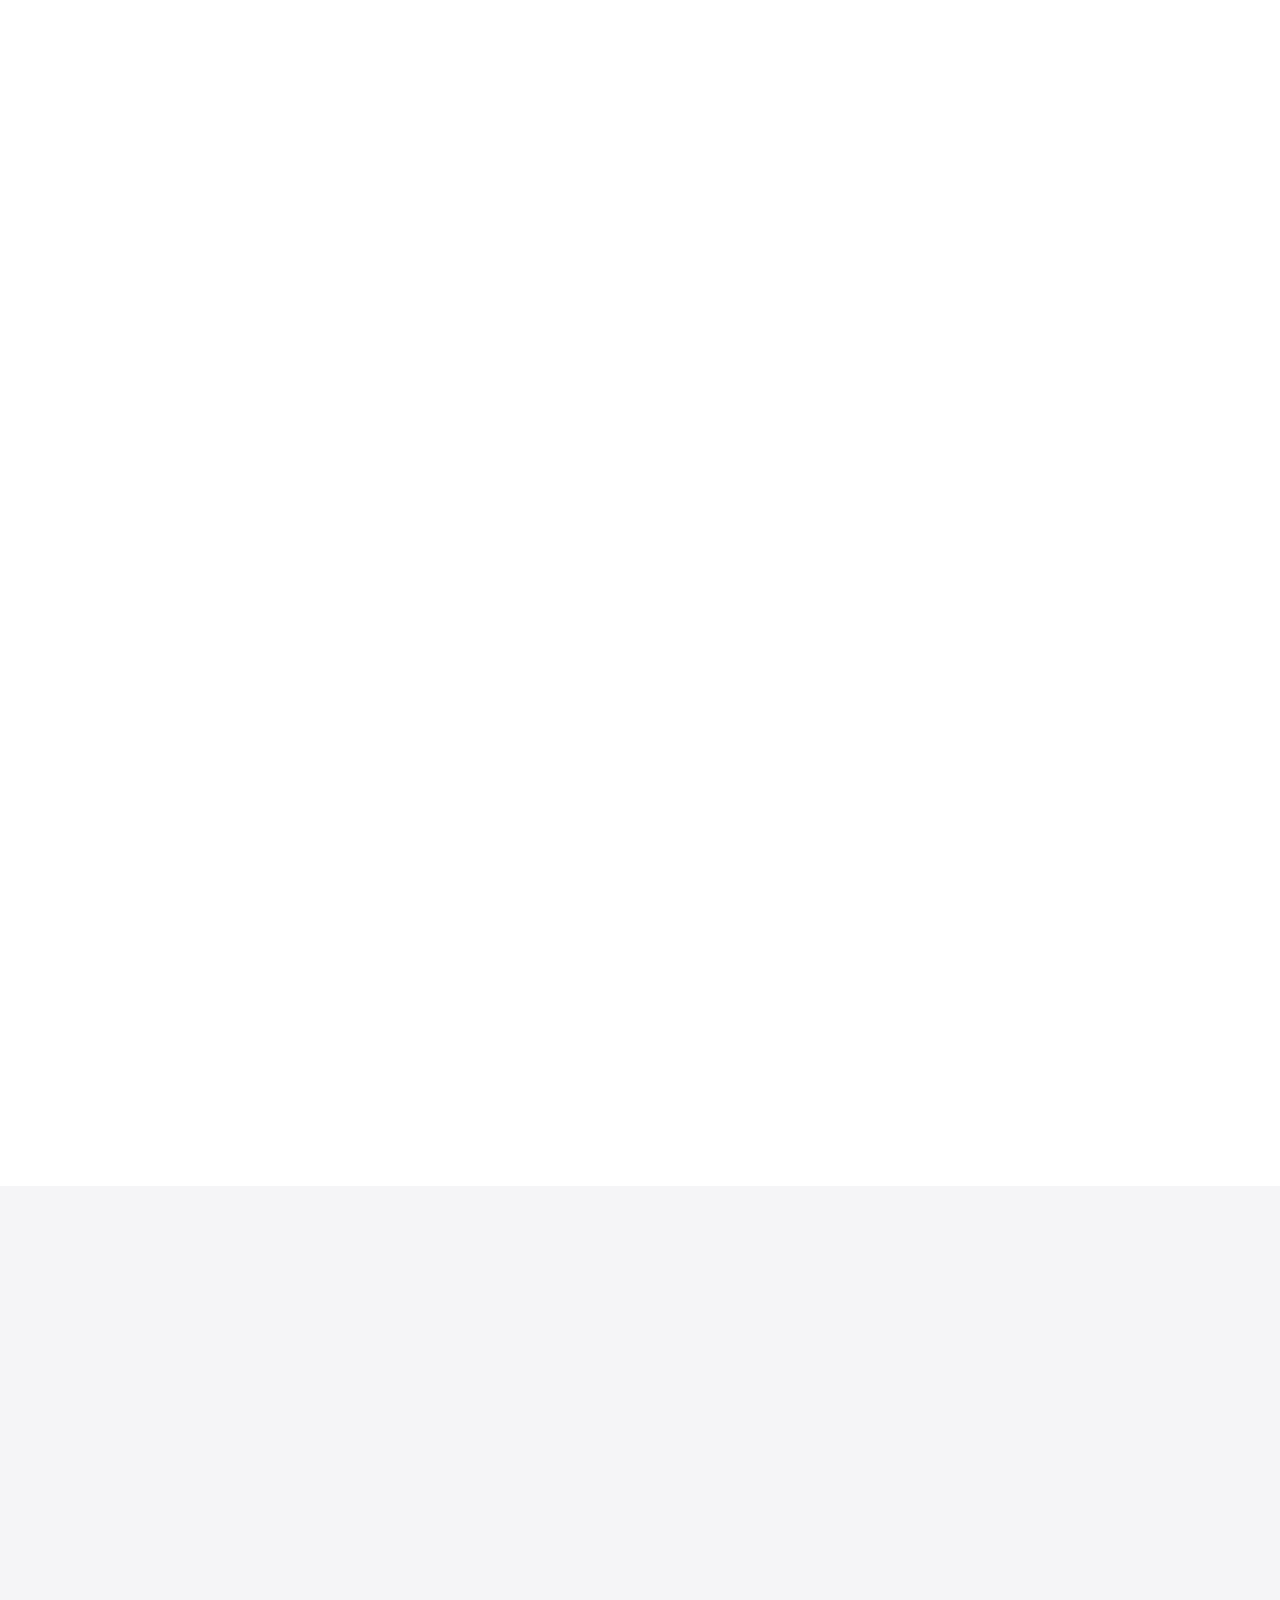
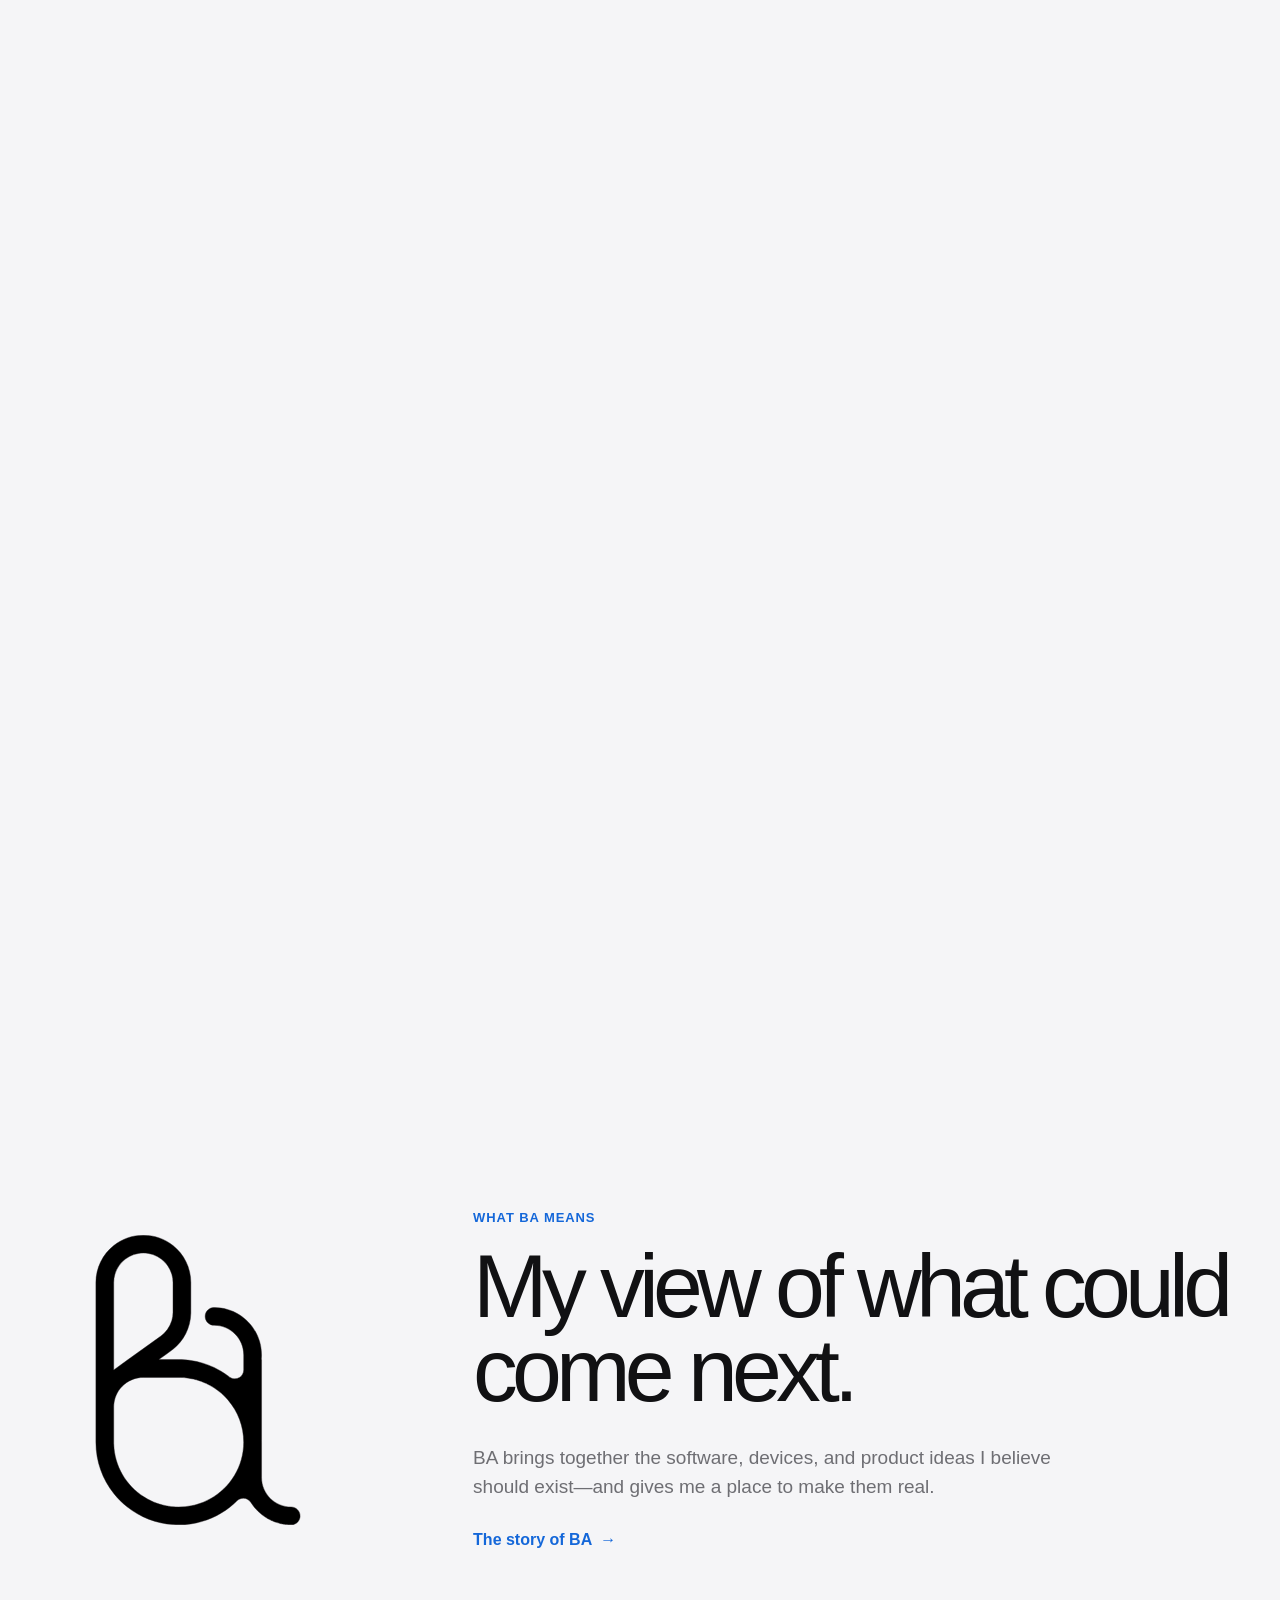
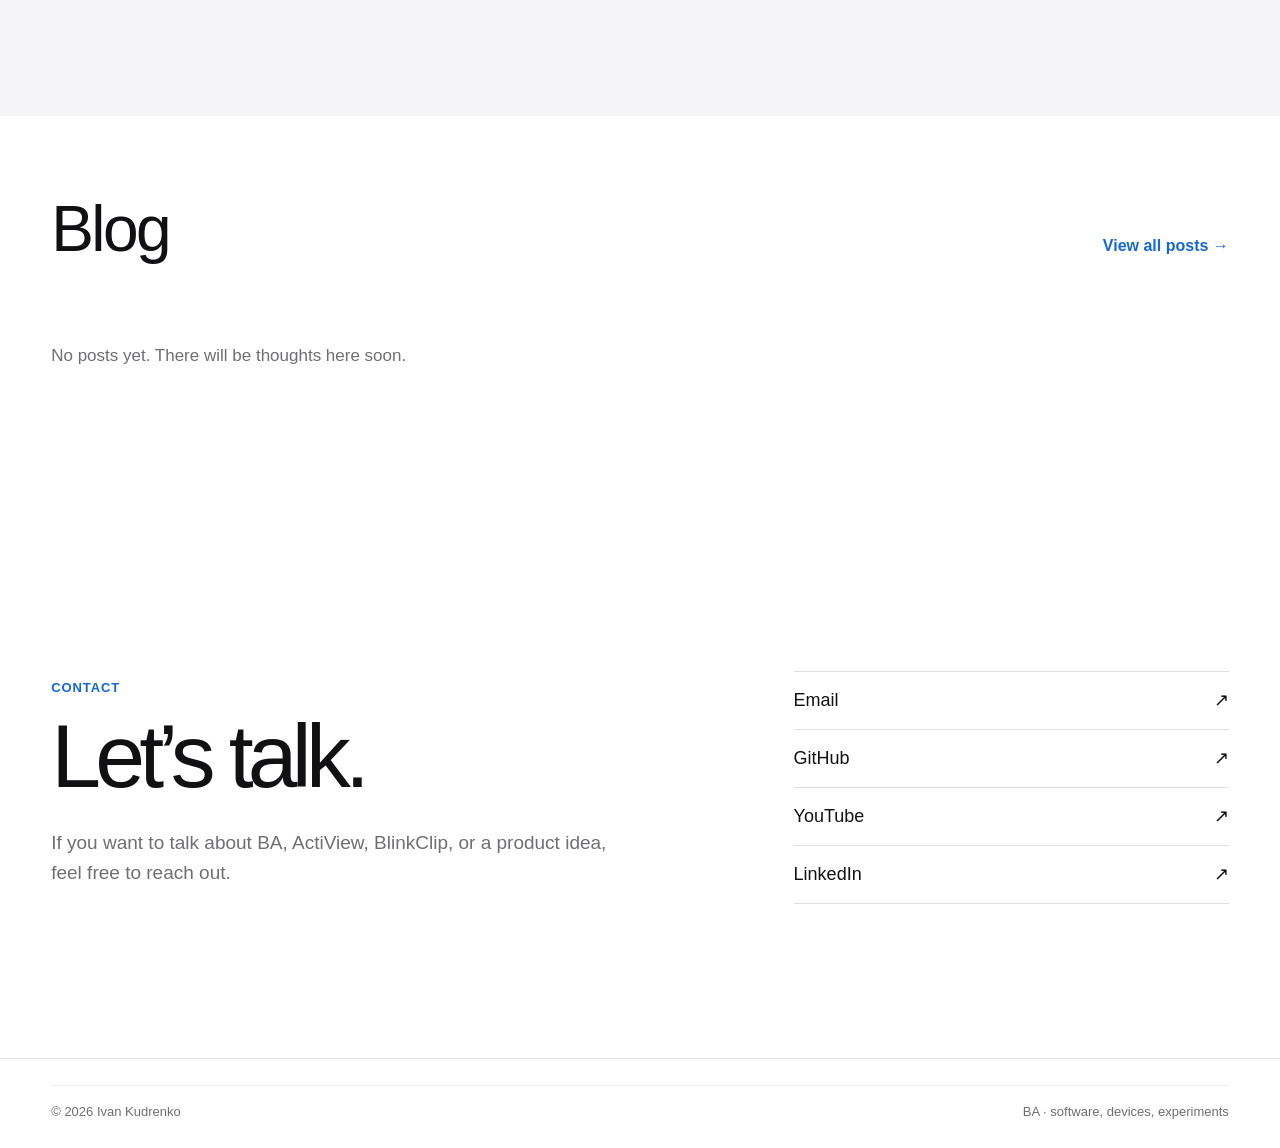
==== commit f97668af: "Add production BA Blog publishing system" ====
--- a/index.html
+++ b/index.html
@@ -10,6 +10,7 @@
     <link rel="preload" href="media for baproj/Ivan's photos/Ivan working hero 2026 no background 2.png" as="image" />
     <link rel="stylesheet" href="styles.css?v=20260916-hero-image" />
     <script src="script.js?v=20260912-corrections-4" defer></script>
+    <link rel="stylesheet" href="/blog/blog.css" />
   </head>
   <body class="home-page">
     <header class="site-header">
@@ -36,6 +37,7 @@
           </details>
           <a class="nav-link" href="#story">Story</a>
           <a class="nav-link" href="about/">About</a>
+          <a class="nav-link" href="/blog/">Blog</a>
           <a class="nav-link" href="#contact">Contact</a>
         </nav>
       </div>
@@ -141,6 +143,7 @@
         </div>
       </section>
 
+<!-- BLOG START --><section class="home-blog" id="blog"><div class="container"><header><h2>Blog</h2><a class="text-link" href="/blog/">View all posts →</a></header><p class="blog-empty">No posts yet. There will be thoughts here soon.</p></div></section><!-- BLOG END -->
       <section class="contact-section" id="contact" data-nav="contact">
         <div class="container contact-layout" data-reveal>
           <div><p class="section-index">Contact</p><h2>Let’s talk.</h2><p>If you want to talk about BA, ActiView, BlinkClip, or a product idea, feel free to reach out.</p></div>
--- a/styles.css
+++ b/styles.css
@@ -29,6 +29,550 @@
   --transition: 220ms ease;
 }
 
+/* ActiView — September 2026 editorial project update */
+.project-page-actiview {
+  background: #fff;
+  color: #111113;
+}
+
+.project-page-actiview main {
+  overflow: hidden;
+}
+
+.project-page-actiview figure {
+  margin: 0;
+  min-width: 0;
+}
+
+.project-page-actiview figure img {
+  display: block;
+  width: 100%;
+  max-width: 100%;
+  height: auto;
+}
+
+.project-page-actiview figcaption {
+  max-width: 62ch;
+  margin-top: 12px;
+  color: #6e6e73;
+  font-size: 0.84rem;
+  line-height: 1.5;
+}
+
+.project-page-actiview figcaption strong,
+.project-page-actiview .av-interface-notes strong {
+  color: #111113;
+  font-weight: 600;
+}
+
+.av-hero {
+  padding: 152px 0 112px;
+}
+
+.av-hero-grid {
+  display: grid;
+  grid-template-columns: minmax(0, 0.92fr) minmax(0, 1.08fr);
+  gap: 64px;
+  align-items: end;
+}
+
+.av-hero-copy {
+  padding-bottom: 32px;
+}
+
+.av-hero-copy .back-link {
+  display: inline-block;
+  margin-bottom: 64px;
+}
+
+.av-wordmark {
+  display: block;
+  width: min(240px, 52%);
+  height: auto;
+  margin-bottom: 32px;
+}
+
+.av-hero-copy h1,
+.av-section-title h2,
+.av-section-intro h2 {
+  margin: 0;
+  font-family: -apple-system, BlinkMacSystemFont, "Helvetica Neue", Arial, sans-serif;
+  font-weight: 250;
+  letter-spacing: -0.045em;
+  text-wrap: balance;
+}
+
+.av-hero-copy h1 {
+  max-width: 10ch;
+  font-size: clamp(3.25rem, 6vw, 6.5rem);
+  line-height: 0.94;
+}
+
+.av-hero-copy > p {
+  max-width: 54ch;
+  margin: 32px 0 0;
+  color: #48484d;
+  font-size: clamp(1.08rem, 1.7vw, 1.3rem);
+  line-height: 1.55;
+}
+
+.av-hero-meta {
+  display: flex;
+  flex-wrap: wrap;
+  gap: 8px 0;
+  margin-top: 32px;
+  color: #6e6e73;
+  font-size: 0.86rem;
+}
+
+.av-hero-meta span {
+  white-space: nowrap;
+}
+
+.av-hero-meta span:not(:last-child)::after {
+  content: "·";
+  padding: 0 12px;
+  color: #b0b0b5;
+}
+
+.av-hero-figure img,
+.av-process img,
+.av-hardware-media img {
+  border-radius: 8px;
+}
+
+.av-copy-grid {
+  display: grid;
+  grid-template-columns: minmax(0, 0.9fr) minmax(0, 1.1fr);
+  gap: 96px;
+  align-items: start;
+}
+
+.av-section-title h2,
+.av-section-intro h2 {
+  max-width: 14ch;
+  margin-top: 16px;
+  font-size: clamp(2.8rem, 5.6vw, 5.75rem);
+  line-height: 0.98;
+}
+
+.av-section-title > p,
+.av-section-intro > p,
+.av-body-copy p {
+  max-width: 62ch;
+  color: #48484d;
+  font-size: clamp(1.03rem, 1.5vw, 1.18rem);
+  line-height: 1.68;
+}
+
+.av-section-title > p {
+  margin: 32px 0 0;
+}
+
+.av-section-title > p + p,
+.av-body-copy p + p {
+  margin-top: 24px;
+}
+
+.av-body-copy {
+  padding-top: 32px;
+}
+
+.av-body-copy p {
+  margin: 0;
+}
+
+.av-process {
+  display: grid;
+  grid-template-columns: 0.72fr 1.28fr 1fr;
+  gap: 32px;
+  align-items: end;
+  margin-top: 96px;
+}
+
+.av-process figure:first-child {
+  width: 84%;
+}
+
+.av-process figure:last-child {
+  align-self: center;
+}
+
+.av-interface {
+  background: #f5f5f7;
+}
+
+.av-section-intro {
+  display: grid;
+  grid-template-columns: minmax(0, 0.95fr) minmax(0, 1.05fr);
+  column-gap: 96px;
+  align-items: start;
+}
+
+.av-section-intro .section-label,
+.av-section-intro h2 {
+  grid-column: 1;
+}
+
+.av-section-intro > p {
+  grid-column: 2;
+  margin: 32px 0 0;
+}
+
+.av-section-intro > p:first-of-type {
+  grid-row: 1 / span 2;
+  margin-top: 32px;
+}
+
+.av-context-note {
+  color: #6e6e73 !important;
+  font-size: 0.9rem !important;
+  line-height: 1.55 !important;
+}
+
+.av-ui-primary {
+  width: min(100%, 800px);
+  margin: 96px auto 0 !important;
+}
+
+.av-ui-primary img,
+.av-ui-grid img {
+  background: #000;
+  border-radius: 8px;
+}
+
+.av-ui-grid {
+  display: grid;
+  grid-template-columns: repeat(2, minmax(0, 1fr));
+  gap: 48px 32px;
+  width: min(100%, 1040px);
+  margin: 64px auto 0;
+}
+
+.av-interface-notes {
+  display: grid;
+  grid-template-columns: repeat(2, minmax(0, 1fr));
+  gap: 32px;
+  width: min(100%, 1040px);
+  margin: 64px auto 0;
+  padding-top: 32px;
+  border-top: 1px solid rgba(0, 0, 0, 0.1);
+}
+
+.av-interface-notes p {
+  margin: 0;
+  color: #48484d;
+  font-size: 0.96rem;
+  line-height: 1.65;
+}
+
+.av-companion-grid {
+  display: grid;
+  grid-template-columns: minmax(0, 1.15fr) minmax(280px, 0.85fr);
+  grid-template-rows: auto 1fr;
+  gap: 64px 96px;
+  align-items: start;
+}
+
+.av-companion-grid > .av-section-title {
+  grid-column: 1;
+  grid-row: 1;
+}
+
+.av-phone-shot {
+  grid-column: 2;
+  grid-row: 1 / span 2;
+  width: min(100%, 420px);
+  justify-self: center;
+}
+
+.av-phone-shot img {
+  border-radius: 8px;
+}
+
+.av-pairing-art {
+  grid-column: 1;
+  grid-row: 2;
+  width: min(100%, 520px);
+  align-self: end;
+  padding-top: 32px;
+  border-top: 1px solid rgba(0, 0, 0, 0.1);
+}
+
+.av-pairing-art img {
+  width: min(100%, 420px);
+  max-height: 280px;
+  object-fit: contain;
+  object-position: left center;
+}
+
+.av-hardware {
+  background: #f5f5f7;
+}
+
+.av-hardware-media {
+  display: grid;
+  grid-template-columns: minmax(0, 1.1fr) minmax(0, 0.9fr);
+  gap: 32px;
+  align-items: start;
+  margin-top: 96px;
+}
+
+.av-hardware-media figure:last-child {
+  margin-top: 96px;
+}
+
+.av-future-grid {
+  display: grid;
+  grid-template-columns: repeat(2, minmax(0, 1fr));
+  gap: 64px;
+  margin-top: 96px;
+  padding-top: 48px;
+  border-top: 1px solid rgba(0, 0, 0, 0.1);
+}
+
+.av-future-grid h3 {
+  margin: 0 0 24px;
+  font-size: 1.25rem;
+  font-weight: 600;
+}
+
+.av-future-grid ul {
+  margin: 0;
+  padding-left: 1.15em;
+  color: #48484d;
+}
+
+.av-future-grid li {
+  margin-top: 12px;
+  padding-left: 4px;
+  line-height: 1.55;
+}
+
+.av-future-note {
+  max-width: 70ch;
+  margin: 48px 0 0;
+}
+
+.av-roadmap-list {
+  display: grid;
+  grid-template-columns: repeat(3, minmax(0, 1fr));
+  gap: 32px;
+  margin: 96px 0 0;
+  padding: 0;
+  list-style: none;
+}
+
+.av-roadmap-list li {
+  padding-top: 24px;
+  border-top: 1px solid rgba(0, 0, 0, 0.14);
+}
+
+.av-roadmap-number {
+  color: #6e6e73;
+  font-size: 0.82rem;
+  letter-spacing: 0.08em;
+}
+
+.av-roadmap-list h3 {
+  margin: 40px 0 16px;
+  font-size: 1.35rem;
+  font-weight: 600;
+  letter-spacing: -0.02em;
+}
+
+.av-roadmap-list p {
+  max-width: 34ch;
+  margin: 0;
+  color: #48484d;
+  line-height: 1.65;
+}
+
+.av-status {
+  background: #f5f5f7;
+  padding-bottom: 144px;
+}
+
+.av-text-link {
+  display: inline-block;
+  margin-top: 32px;
+  color: var(--ba-blue, #1467d9);
+  font-weight: 600;
+  text-decoration: none;
+}
+
+.av-text-link:hover,
+.av-text-link:focus-visible {
+  text-decoration: underline;
+  text-underline-offset: 4px;
+}
+
+@media (max-width: 900px) {
+  .av-hero {
+    padding: 128px 0 80px;
+  }
+
+  .av-hero-grid,
+  .av-copy-grid,
+  .av-section-intro,
+  .av-companion-grid {
+    grid-template-columns: 1fr;
+    gap: 48px;
+  }
+
+  .av-hero-copy {
+    padding-bottom: 0;
+  }
+
+  .av-hero-copy .back-link {
+    margin-bottom: 48px;
+  }
+
+  .av-hero-copy h1 {
+    max-width: 11ch;
+  }
+
+  .av-copy-grid {
+    gap: 32px;
+  }
+
+  .av-body-copy {
+    padding-top: 0;
+  }
+
+  .av-section-intro .section-label,
+  .av-section-intro h2,
+  .av-section-intro > p {
+    grid-column: auto;
+    grid-row: auto;
+  }
+
+  .av-section-intro > p,
+  .av-section-intro > p:first-of-type {
+    margin-top: 0;
+  }
+
+  .av-companion-grid > .av-section-title,
+  .av-phone-shot,
+  .av-pairing-art {
+    grid-column: 1;
+    grid-row: auto;
+  }
+
+  .av-phone-shot {
+    width: min(78%, 420px);
+  }
+
+  .av-pairing-art {
+    width: 100%;
+  }
+}
+
+@media (max-width: 700px) {
+  .av-process,
+  .av-ui-grid,
+  .av-interface-notes,
+  .av-hardware-media,
+  .av-future-grid {
+    grid-template-columns: 1fr;
+  }
+
+  .av-process {
+    gap: 48px;
+    margin-top: 64px;
+  }
+
+  .av-process figure:first-child {
+    width: min(76%, 360px);
+  }
+
+  .av-process figure:last-child {
+    width: 100%;
+  }
+
+  .av-ui-primary {
+    margin-top: 64px !important;
+  }
+
+  .av-ui-grid {
+    gap: 48px;
+    margin-top: 48px;
+  }
+
+  .av-interface-notes,
+  .av-future-grid {
+    gap: 24px;
+  }
+
+  .av-roadmap-list {
+    grid-template-columns: 1fr;
+    gap: 48px;
+    margin-top: 64px;
+  }
+
+  .av-roadmap-list h3 {
+    margin-top: 24px;
+  }
+
+  .av-hardware-media {
+    gap: 48px;
+    margin-top: 64px;
+  }
+
+  .av-hardware-media figure:last-child {
+    margin-top: 0;
+  }
+
+  .av-future-grid {
+    margin-top: 64px;
+    padding-top: 32px;
+  }
+}
+
+@media (max-width: 520px) {
+  .av-hero {
+    padding: 112px 0 64px;
+  }
+
+  .av-wordmark {
+    width: min(220px, 62%);
+    margin-bottom: 24px;
+  }
+
+  .av-hero-copy h1 {
+    font-size: clamp(3rem, 15vw, 4.2rem);
+  }
+
+  .av-section-title h2,
+  .av-section-intro h2 {
+    font-size: clamp(2.65rem, 13vw, 4rem);
+  }
+
+  .av-hero-copy > p,
+  .av-section-title > p,
+  .av-section-intro > p,
+  .av-body-copy p {
+    font-size: 1rem;
+  }
+
+  .av-hero-meta {
+    display: grid;
+    gap: 8px;
+  }
+
+  .av-hero-meta span:not(:last-child)::after {
+    content: none;
+  }
+
+  .av-phone-shot {
+    width: min(88%, 390px);
+  }
+
+  .av-pairing-art img {
+    width: 100%;
+  }
+}
+
 /* ================================================================
    2026 homepage editorial redesign
    Scoped to .home-page so existing project pages keep their identity.
@@ -4668,6 +5212,13 @@
   overflow: hidden;
 }
 
+@media (min-width: 1051px) {
+  .home-page .hero-photo {
+    align-self: center;
+    margin-bottom: 0;
+  }
+}
+
 .about-page .project-page-hero {
   min-height: min(860px, 100svh);
   padding-bottom: 0;
--- a/blog/blog.css
+++ b/blog/blog.css
@@ -0,0 +1,3 @@
+.blog-page{background:#fff;color:#111113}.blog-main{padding-top:152px;padding-bottom:96px;min-height:72vh}.blog-heading{max-width:720px;margin-bottom:48px}.blog-heading h1,.blog-entry h1{margin:0;font-family:-apple-system,BlinkMacSystemFont,"Helvetica Neue",Arial,sans-serif;font-weight:250;letter-spacing:-.045em;overflow-wrap:anywhere}.blog-heading h1{font-size:clamp(56px,8vw,96px);line-height:.98}.blog-heading>p,.post-description{max-width:58ch;margin:24px 0 0;color:#6e6e73;font-size:20px;line-height:1.6}.blog-filters{display:flex;gap:24px;margin-bottom:32px;border-bottom:1px solid rgba(0,0,0,.1)}.blog-filters button{min-height:44px;padding:0;border:0;border-bottom:2px solid transparent;background:transparent;color:#6e6e73;font:inherit;cursor:pointer}.blog-filters button[aria-pressed=true]{border-color:#1467d9;color:#111113}.blog-feed{max-width:1000px}.blog-row{border-top:1px solid rgba(0,0,0,.1)}.blog-row:first-child{border-top:0}.blog-row[hidden]{display:none}.blog-row>a{display:grid;grid-template-columns:160px minmax(0,1fr) minmax(0,240px) 24px;gap:32px;align-items:start;padding:32px 0;color:inherit;text-decoration:none}.blog-row-meta{display:flex;flex-direction:column;gap:4px;color:#6e6e73;font-size:14px;line-height:1.5}.blog-row-meta span{color:#111113}.blog-row-copy h2,.blog-row-copy h3{margin:0 0 8px;font-size:clamp(24px,3vw,32px);font-weight:400;line-height:1.22;letter-spacing:-.02em}.blog-row-copy p{max-width:60ch;margin:0;color:#6e6e73;line-height:1.6}.blog-row .content-image{margin:0}.blog-row .content-image img{width:100%;max-height:160px;object-fit:cover;border-radius:8px}.blog-row figcaption{display:none}.blog-row-arrow{font-size:20px;transition:transform 220ms ease}.blog-row>a:hover h2,.blog-row>a:hover h3,.blog-row>a:focus-visible h2,.blog-row>a:focus-visible h3{color:#1467d9}.blog-row>a:hover .blog-row-arrow,.blog-row>a:focus-visible .blog-row-arrow{transform:translateX(4px)}.blog-empty,.blog-filter-empty{padding:32px 0;color:#6e6e73}.home-blog{padding:64px 0 96px}.home-blog header{display:flex;justify-content:space-between;align-items:baseline;gap:24px;margin-bottom:32px}.home-blog h2{margin:0;font-size:clamp(40px,6vw,64px);font-weight:250;letter-spacing:-.04em}.home-blog .blog-row{max-width:1000px}.home-blog .blog-row>a{grid-template-columns:160px minmax(0,1fr) 24px}.back-to-blog{display:inline-flex;margin-bottom:64px}.blog-entry{--reading-width:720px;max-width:var(--reading-width);margin:0 auto}.blog-entry.blog-post{max-width:680px}.entry-header{margin-bottom:48px}.entry-kind{margin:0 0 16px;color:#6e6e73;font-size:14px}.blog-entry h1{font-size:clamp(48px,7vw,88px);line-height:1.02}.post-entry-header h1{font-size:clamp(36px,5vw,64px)}.post-meta{margin:24px 0 0;color:#6e6e73;font-size:14px;line-height:1.7}.post-copy,.article-content,.prose-block{font-size:20px;line-height:1.8;overflow-wrap:anywhere}.post-copy p,.prose-block p{margin:0 0 24px;white-space:pre-line}.article-content>h2,.prose-block h2{margin:64px 0 24px;font-size:34px;font-weight:500;line-height:1.25;letter-spacing:-.02em}.article-content>h3,.prose-block h3{margin:48px 0 16px;font-size:26px;font-weight:500;line-height:1.35}.post-copy a,.article-content a,.prose-block a{color:#1467d9;text-decoration:underline;text-underline-offset:4px}.post-copy ul,.post-copy ol,.prose-block ul,.prose-block ol{margin:24px 0;padding-left:32px}.post-copy li,.prose-block li{margin:8px 0}.post-copy code,.article-content code,.prose-block code{padding:3px 5px;border-radius:4px;background:#f5f5f7;font-size:.86em}.article-content pre,.post-copy pre,.prose-block pre{overflow:auto;margin:32px 0;padding:24px;border-radius:8px;background:#f5f5f7;font-size:15px;line-height:1.65}.article-content pre code,.post-copy pre code,.prose-block pre code{padding:0;background:transparent}.article-content>hr,.post-copy hr,.prose-block hr{margin:64px 0;border:0;border-top:1px solid rgba(0,0,0,.12)}.original-thought{margin:48px 0;padding-left:24px;border-left:2px solid #1467d9}.original-thought h2{margin:0 0 16px;color:#6e6e73;font-size:14px;font-weight:500}.original-thought div{white-space:pre-wrap;overflow-wrap:anywhere;font-size:20px;line-height:1.7}.article-quote{margin:48px 0;padding-left:24px;border-left:1px solid #b8b8bd}.article-quote p{margin:0;font-size:clamp(22px,3vw,30px);font-weight:300;line-height:1.5}.article-quote cite{display:block;margin-top:16px;color:#6e6e73;font-size:14px;font-style:normal}.article-callout{margin:48px 0;padding:24px 0;border-block:1px solid rgba(0,0,0,.1)}.article-callout p{margin:0;font-size:18px;line-height:1.65}.content-image{margin:48px 0}.content-image img{display:block;width:100%;height:auto;border-radius:8px}.content-image figcaption{margin-top:8px;color:#6e6e73;font-size:14px;line-height:1.5}.image-wide{width:min(960px,calc(100vw - 40px));margin-left:50%;transform:translateX(-50%)}.image-full{width:100vw;margin-left:50%;transform:translateX(-50%)}.image-full img{border-radius:0}.post-gallery,.article-gallery{display:grid;grid-template-columns:repeat(2,minmax(0,1fr));gap:8px;margin:32px 0}.post-gallery[data-count="1"],.article-gallery[data-count="1"]{grid-template-columns:1fr}.post-gallery[data-count="3"] .content-image:first-child,.article-gallery[data-count="3"] .content-image:first-child{grid-row:span 2}.post-gallery .content-image,.article-gallery .content-image{margin:0;min-width:0}.post-gallery img,.article-gallery img{width:100%;height:100%;max-height:520px;object-fit:cover}.article-columns{display:grid;grid-template-columns:repeat(2,minmax(0,1fr));gap:32px;margin:48px 0}.article-columns p{margin:0;line-height:1.7}.article-embed{position:relative;aspect-ratio:16/9;margin:48px 0}.article-embed iframe{width:100%;height:100%;border:0}.article-spacer{height:64px}.article-toc{margin:0 0 48px;padding:24px 0;border-block:1px solid rgba(0,0,0,.1)}.article-toc h2{margin:0 0 12px;font-size:14px;font-weight:600}.article-toc a{display:block;padding:4px 0;color:#6e6e73;text-decoration:none}.post-link{margin:32px 0}.post-link a{color:#1467d9;overflow-wrap:anywhere}.entry-actions{max-width:720px;margin:48px auto}.copy-link{min-height:44px;padding:8px 16px;border:1px solid #d2d2d7;border-radius:8px;background:#fff;color:#111113;font:inherit;cursor:pointer}.entry-neighbors{display:grid;grid-template-columns:1fr 1fr;gap:32px;max-width:960px;margin:96px auto 0;padding-top:32px;border-top:1px solid rgba(0,0,0,.1)}.entry-neighbors a{color:#111113;text-decoration:none}.entry-neighbors a:last-child{text-align:right}.entry-neighbors small{display:block;margin-bottom:8px;color:#6e6e73}.blog-page :focus-visible{outline:2px solid #1467d9;outline-offset:4px}
+@media(max-width:820px){.blog-main{padding-top:120px;padding-bottom:64px}.blog-heading{margin-bottom:40px}.blog-heading>p,.post-copy,.article-content,.prose-block,.original-thought div{font-size:18px}.blog-row>a,.home-blog .blog-row>a{grid-template-columns:minmax(0,1fr) 24px;gap:8px 16px;padding:24px 0}.blog-row-meta{grid-column:1/-1;flex-direction:row;gap:12px}.blog-row .content-image{grid-column:1/-1}.home-blog{padding:64px 0}.home-blog header{align-items:flex-start;flex-direction:column;gap:16px}.back-to-blog{margin-bottom:48px}.entry-header{margin-bottom:32px}.article-columns{grid-template-columns:1fr;gap:24px}.image-full,.image-wide{width:100vw}.post-gallery,.article-gallery{gap:4px}.entry-neighbors{grid-template-columns:1fr}.entry-neighbors a:last-child{text-align:left}}
+@media(prefers-reduced-motion:reduce){.blog-page *{scroll-behavior:auto!important;transition:none!important}}
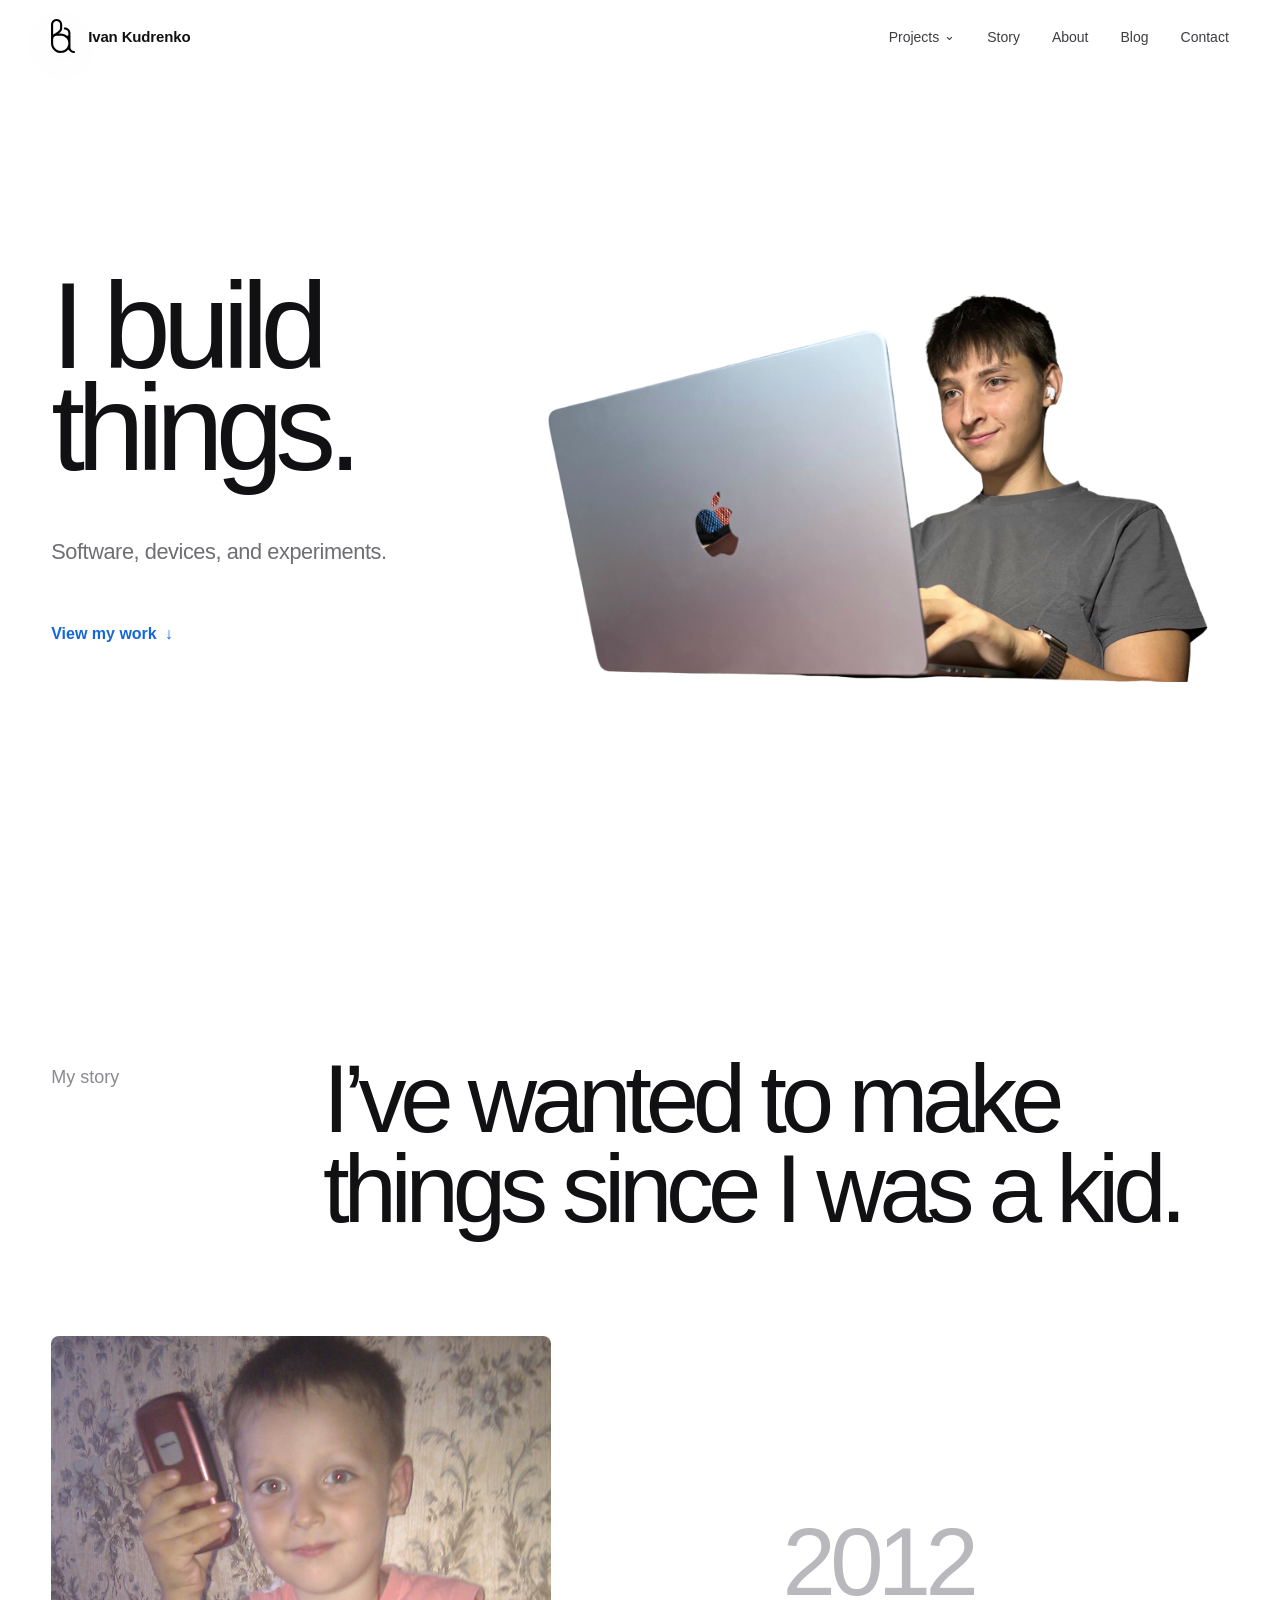
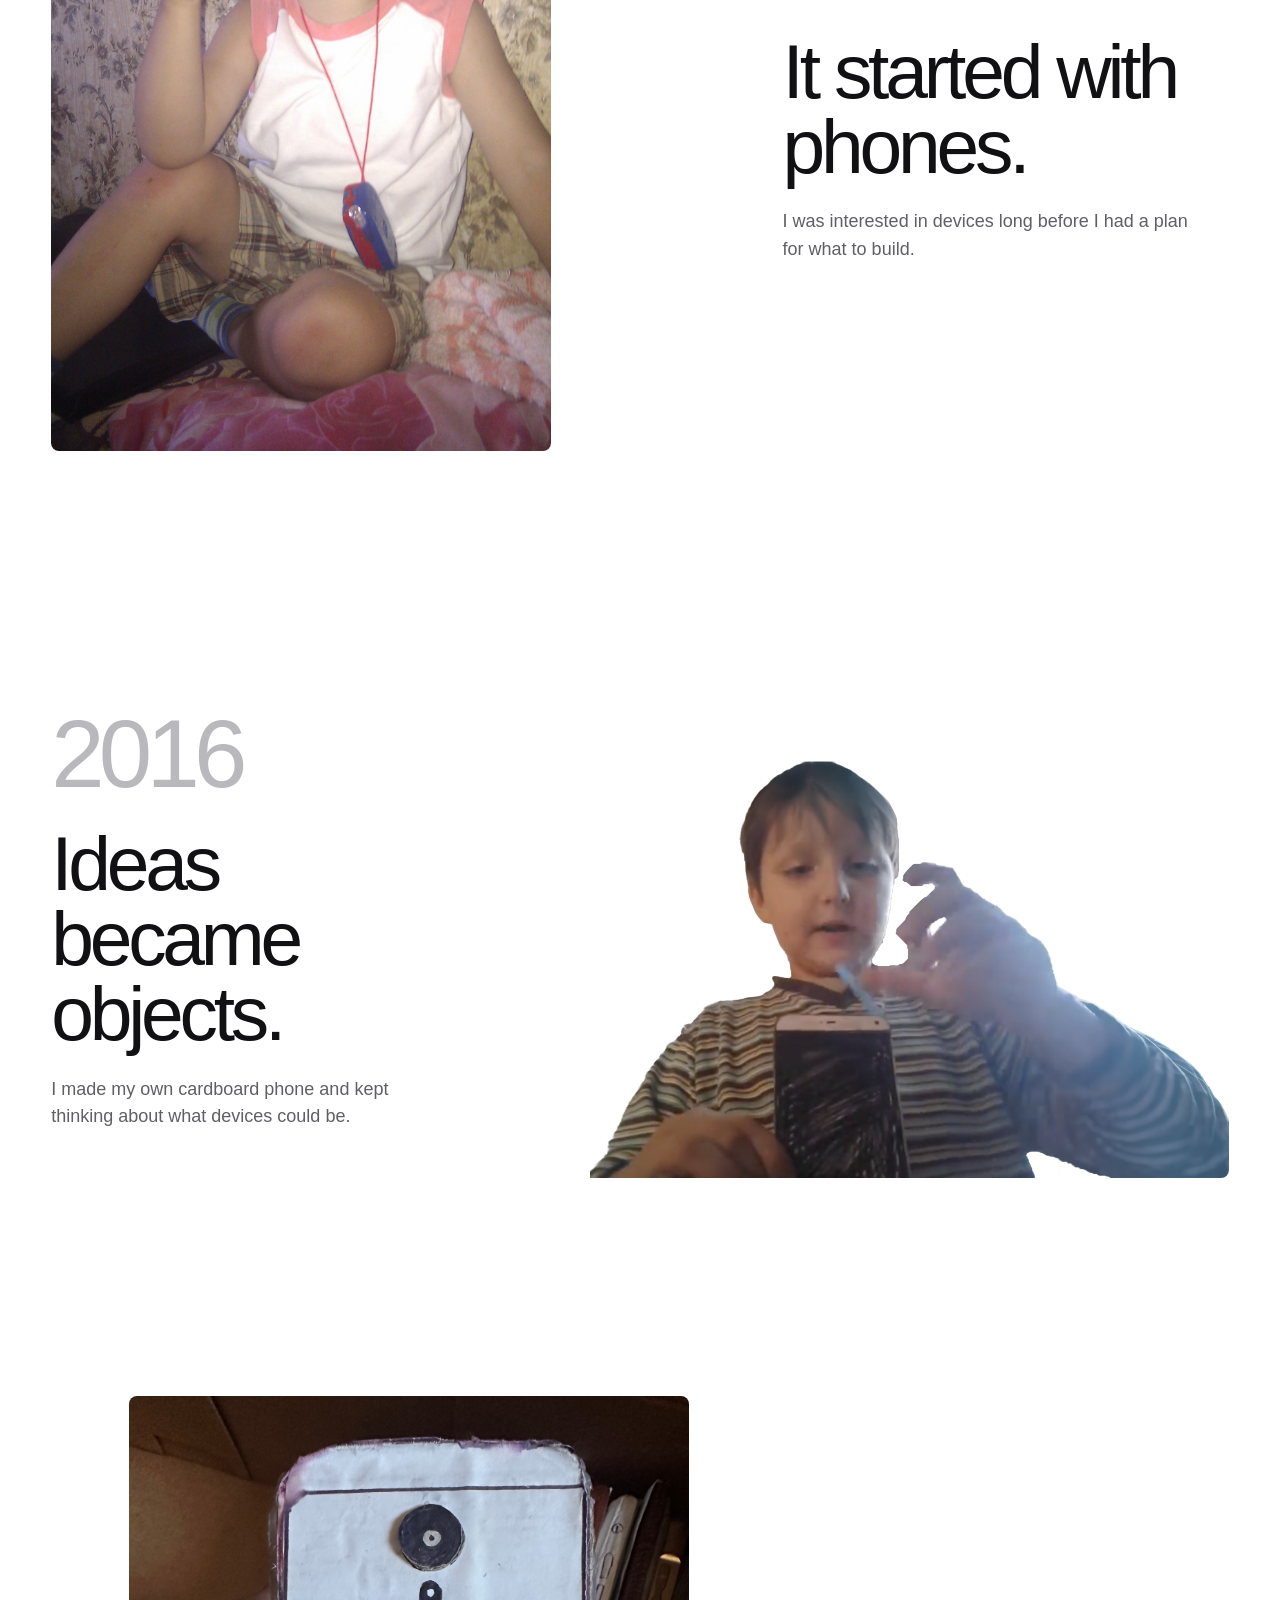
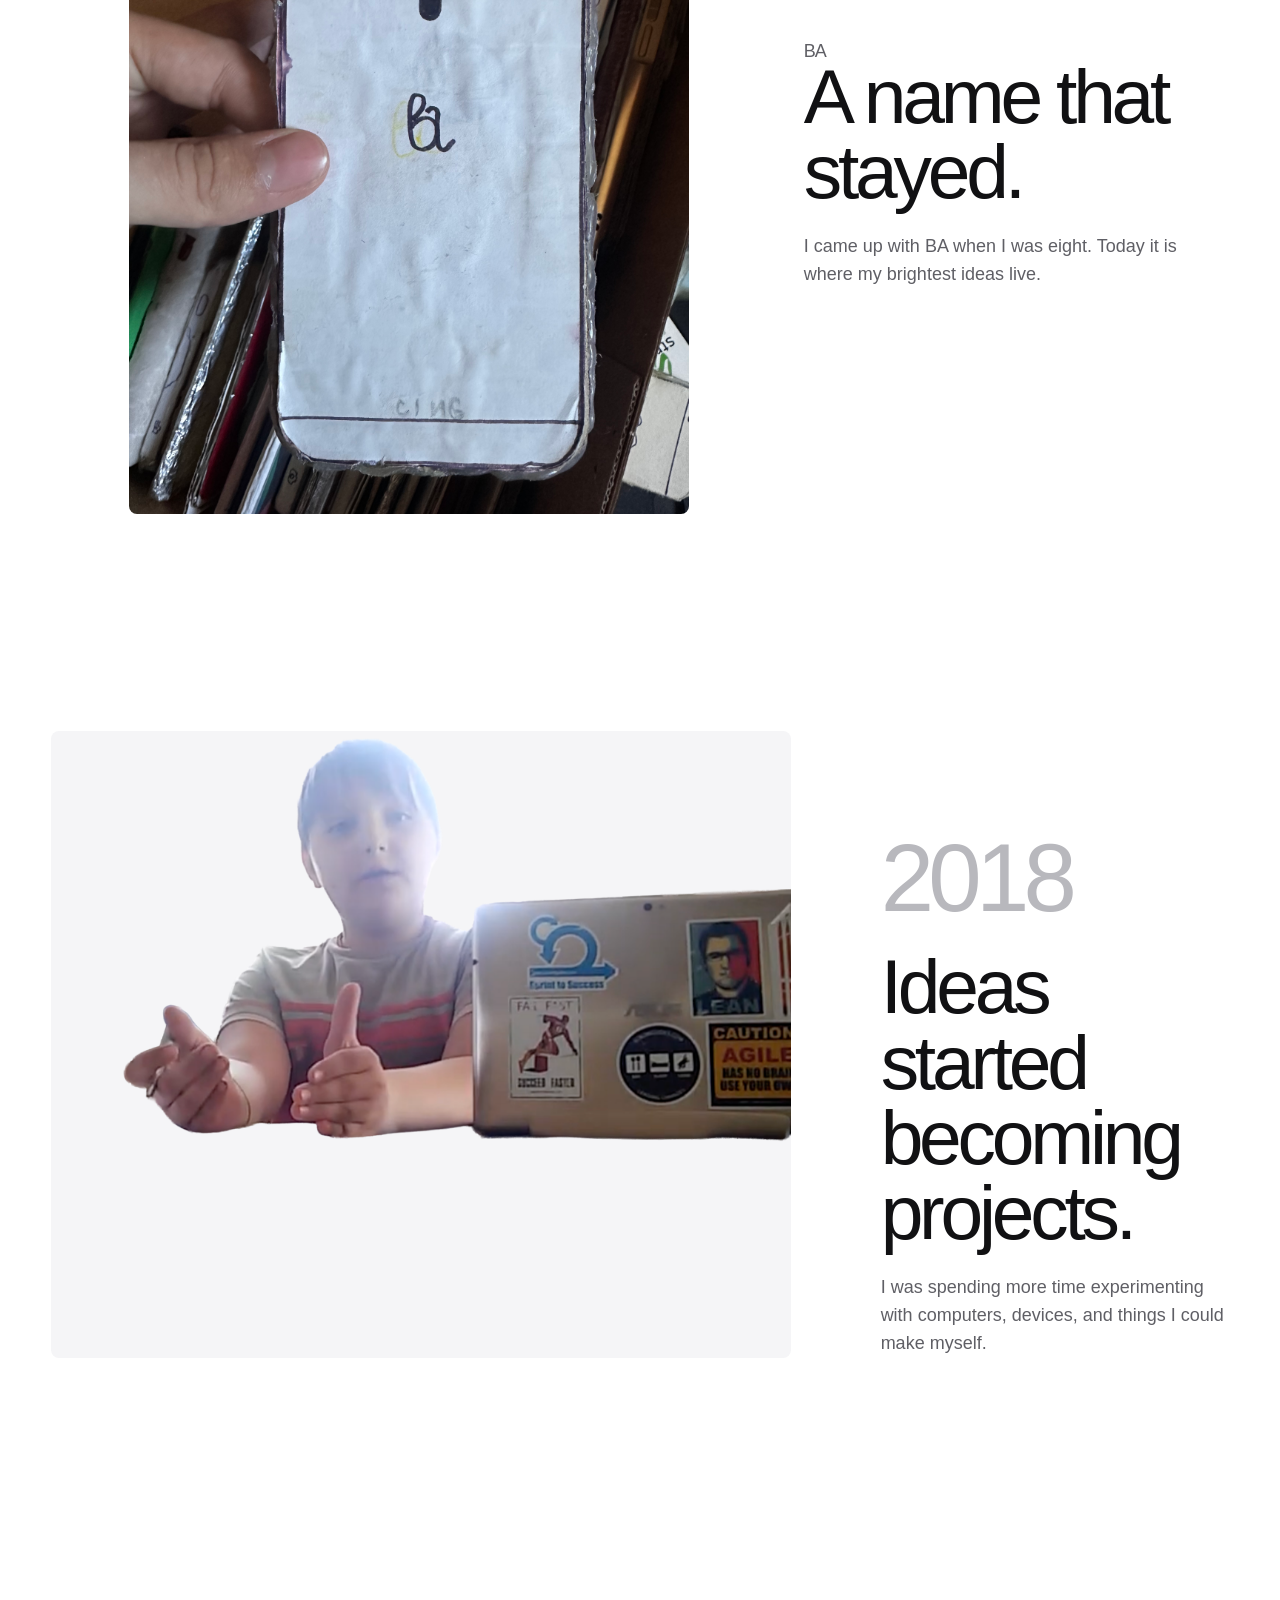
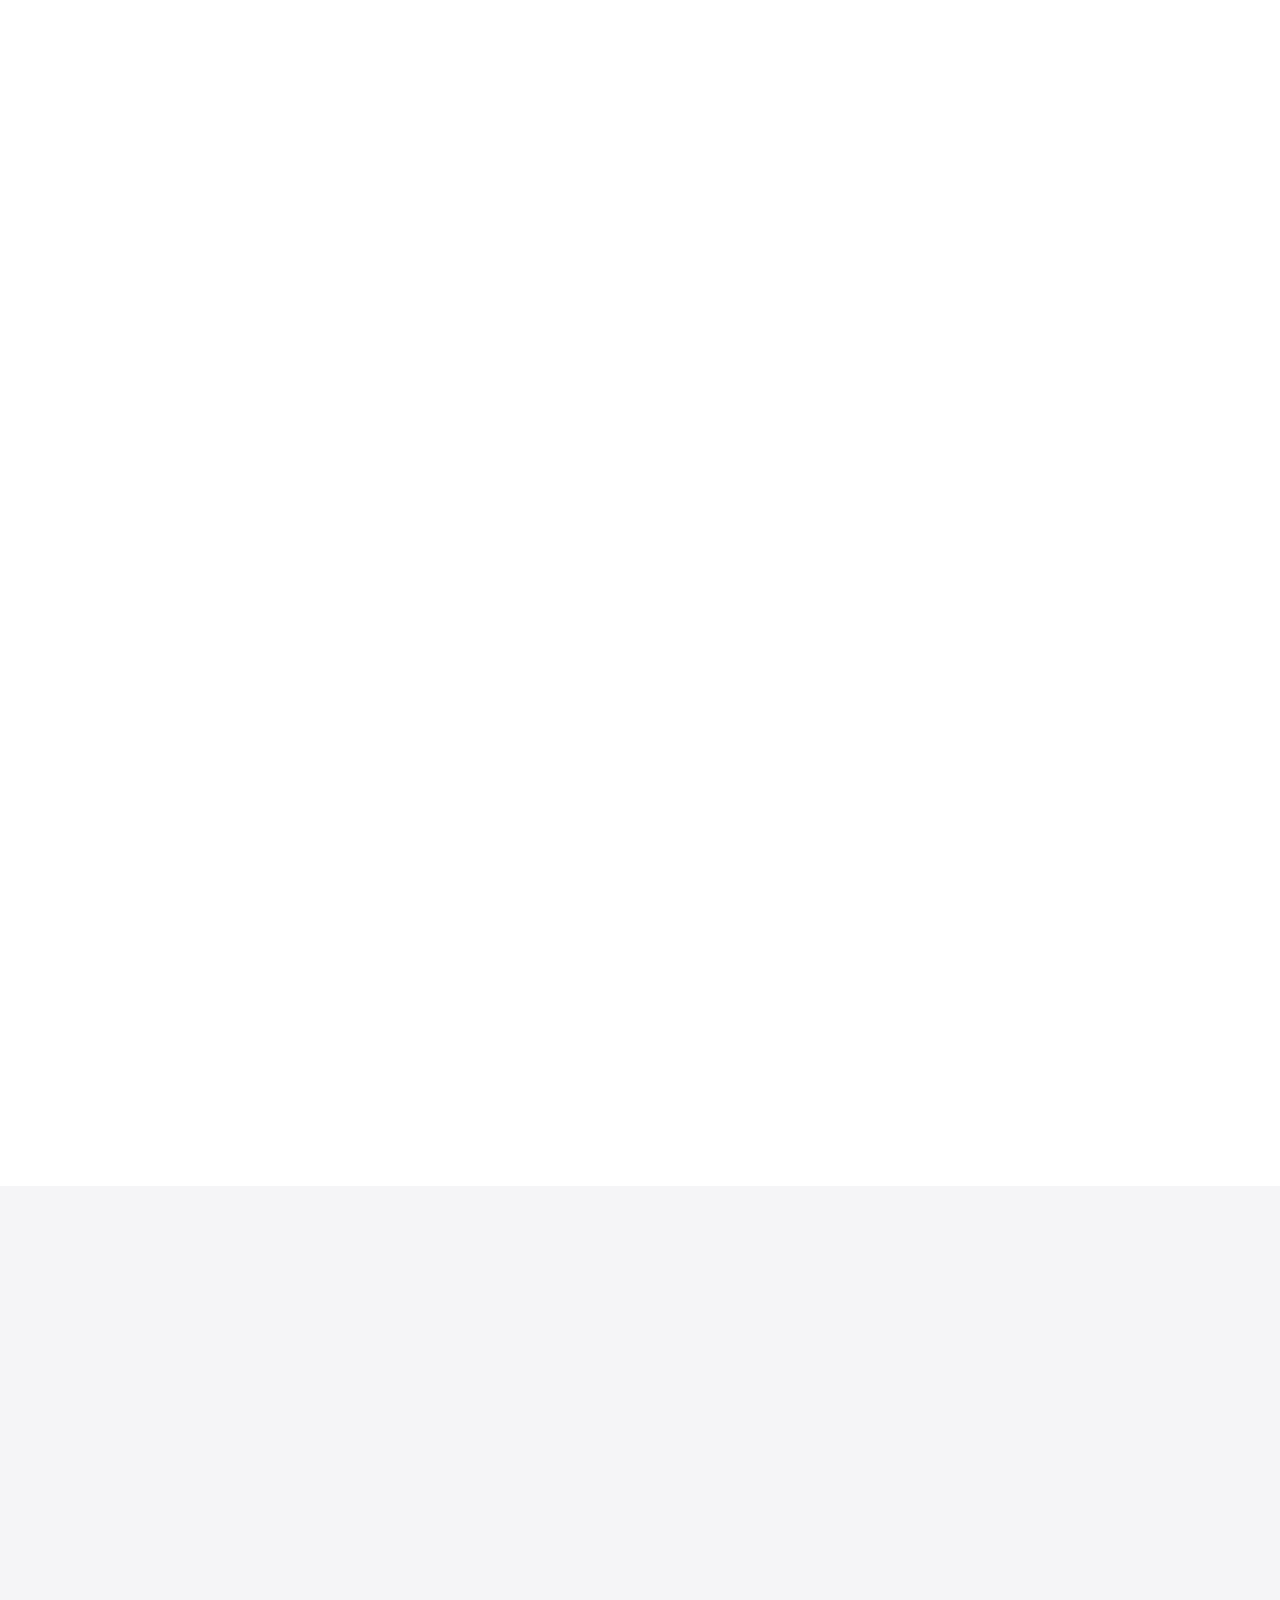
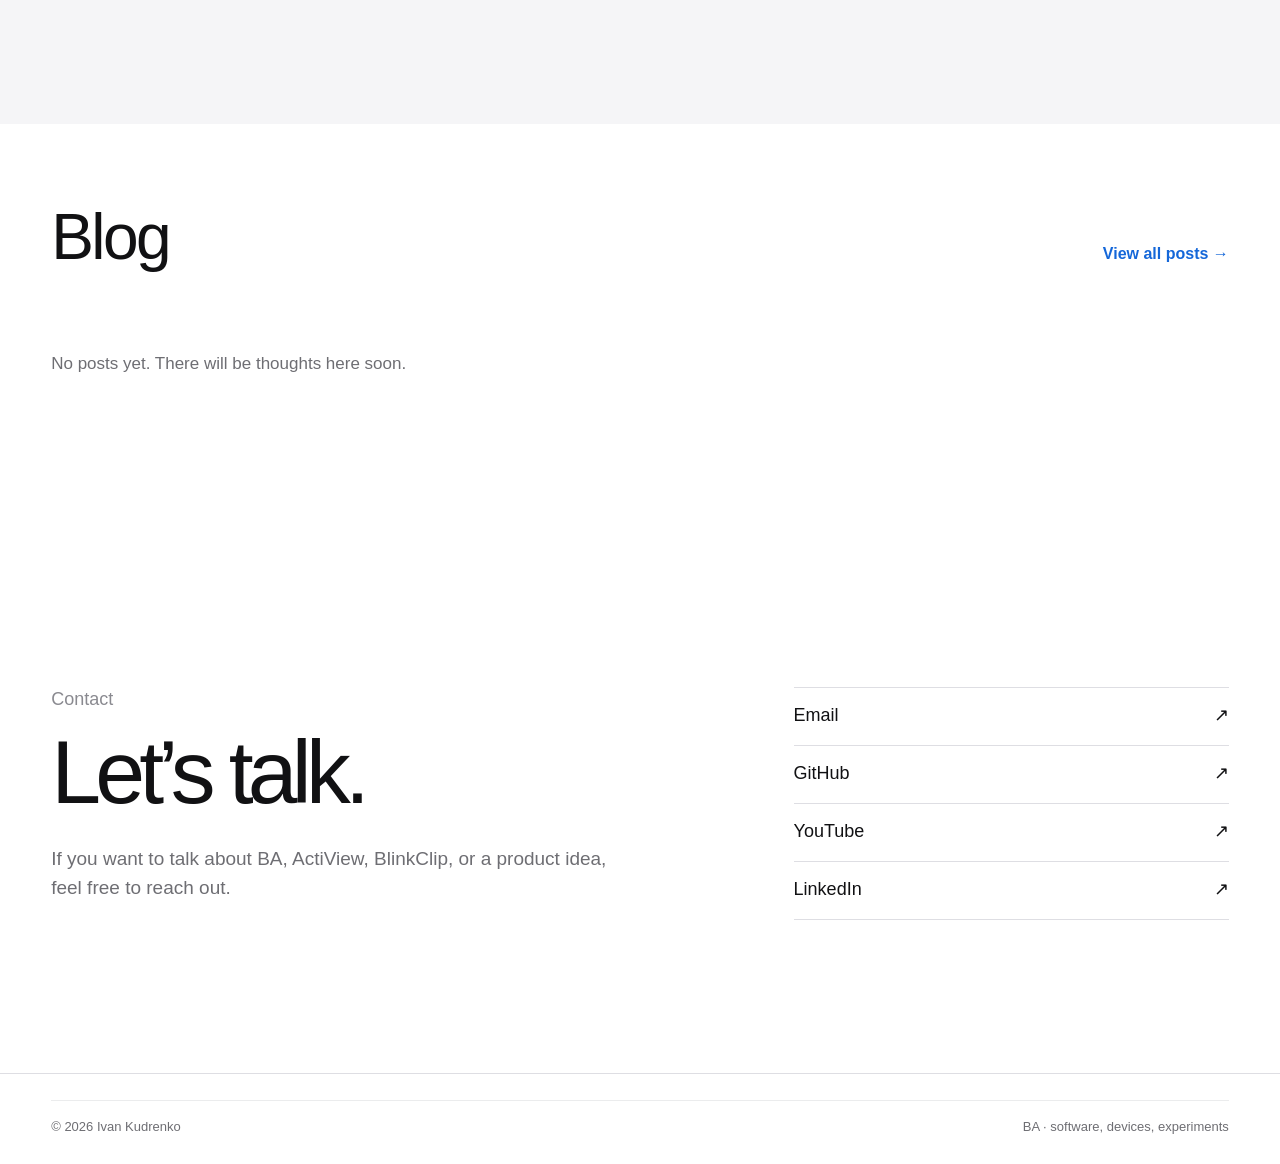
==== commit 6ec83553: "Lock BA visual hierarchy and remove template patterns" ====
--- a/index.html
+++ b/index.html
@@ -8,7 +8,7 @@
     <link rel="icon" href="BA_new_favicon.svg?v=20260728-2" type="image/svg+xml" />
     <link rel="preload" href="BA_new_logo.svg" as="image" type="image/svg+xml" />
     <link rel="preload" href="media for baproj/Ivan's photos/Ivan working hero 2026 no background 2.png" as="image" />
-    <link rel="stylesheet" href="styles.css?v=20260916-hero-image" />
+    <link rel="stylesheet" href="styles.css?v=20261007-design-lock" />
     <script src="script.js?v=20260912-corrections-4" defer></script>
     <link rel="stylesheet" href="/blog/blog.css" />
   </head>
--- a/styles.css
+++ b/styles.css
@@ -5758,3 +5758,144 @@
     gap: 0;
   }
 }
+
+/* ================================================================
+   Locked BA hierarchy and anti-template rules.
+   Black carries meaning, pale gray carries context, and blue signals action.
+   ================================================================ */
+
+.home-page .section-index {
+  color: #8a8a90;
+  font-size: 18px;
+  font-weight: 400;
+  letter-spacing: 0;
+  text-transform: none;
+}
+
+.home-page .story-moment time,
+.home-page .story-kicker {
+  margin-bottom: 32px;
+  color: #b8b8bd;
+  font-family: "Helvetica Neue", "Inter Tight", -apple-system,
+    BlinkMacSystemFont, "Segoe UI", sans-serif;
+  font-size: clamp(64px, 7.5vw, 104px);
+  font-weight: 200;
+  letter-spacing: -0.06em;
+  line-height: 0.82;
+  text-transform: none;
+}
+
+.home-page .story-moment p,
+.about-history-copy p {
+  color: #5f5f65;
+}
+
+.home-page .project-art {
+  overflow: visible;
+  border-radius: 0;
+}
+
+.home-page .story-moment figure {
+  border-radius: 8px;
+}
+
+.about-history .panel-kicker {
+  color: #8a8a90;
+  font-size: 16px;
+  font-weight: 400;
+  letter-spacing: 0;
+  text-transform: none;
+}
+
+body.project-page:not(.about-page):not(.project-page-shadow-box) .panel-kicker,
+body.project-page-shadow-box .panel-kicker {
+  display: none;
+}
+
+body.project-page:not(.about-page):not(.project-page-shadow-box) .project-page-meta,
+body.project-page-shadow-box .project-page-meta {
+  gap: 0;
+}
+
+body.project-page:not(.about-page):not(.project-page-shadow-box) .project-page-meta span,
+body.project-page-shadow-box .project-page-meta span {
+  min-height: 0;
+  padding: 0;
+  border: 0;
+  border-radius: 0;
+  background: transparent;
+  box-shadow: none;
+  font-size: 14px;
+  font-weight: 400;
+}
+
+body.project-page:not(.about-page):not(.project-page-shadow-box) .project-page-meta span:not(:last-child)::after,
+body.project-page-shadow-box .project-page-meta span:not(:last-child)::after {
+  content: "·";
+  margin: 0 8px;
+  color: #b8b8bd;
+}
+
+body.project-page:not(.about-page):not(.project-page-shadow-box) .detail-grid {
+  grid-template-columns: minmax(0, 900px);
+  gap: 0;
+}
+
+body.project-page:not(.about-page):not(.project-page-shadow-box) .detail-card-wide {
+  grid-column: auto;
+}
+
+body.project-page:not(.about-page):not(.project-page-shadow-box) .detail-card {
+  padding: 32px 0;
+}
+
+body.project-page:not(.about-page):not(.project-page-shadow-box) .detail-card h2 {
+  max-width: 24ch;
+  margin-bottom: 16px;
+  font-size: clamp(28px, 3vw, 40px);
+  font-weight: 400;
+  line-height: 1.08;
+}
+
+body.project-page-shadow-box .detail-grid {
+  grid-template-columns: minmax(0, 900px);
+  gap: 0;
+}
+
+body.project-page-shadow-box .detail-card,
+body.project-page-shadow-box .detail-card-wide {
+  grid-column: auto;
+  padding: 32px 0;
+  border: 0;
+  border-top: 1px solid rgba(255, 255, 255, 0.14);
+  border-radius: 0;
+  background: transparent;
+  box-shadow: none;
+  backdrop-filter: none;
+}
+
+body.project-page-shadow-box .detail-card:hover {
+  transform: none;
+  border-color: rgba(255, 255, 255, 0.14);
+  box-shadow: none;
+}
+
+.project-hero-artwork {
+  display: block;
+  width: 100%;
+  max-width: 100%;
+  height: auto;
+}
+
+@media (max-width: 820px) {
+  .home-page .section-index {
+    margin-bottom: 16px;
+    font-size: 17px;
+  }
+
+  .home-page .story-moment time,
+  .home-page .story-kicker {
+    margin-bottom: 24px;
+    font-size: clamp(60px, 20vw, 84px);
+  }
+}
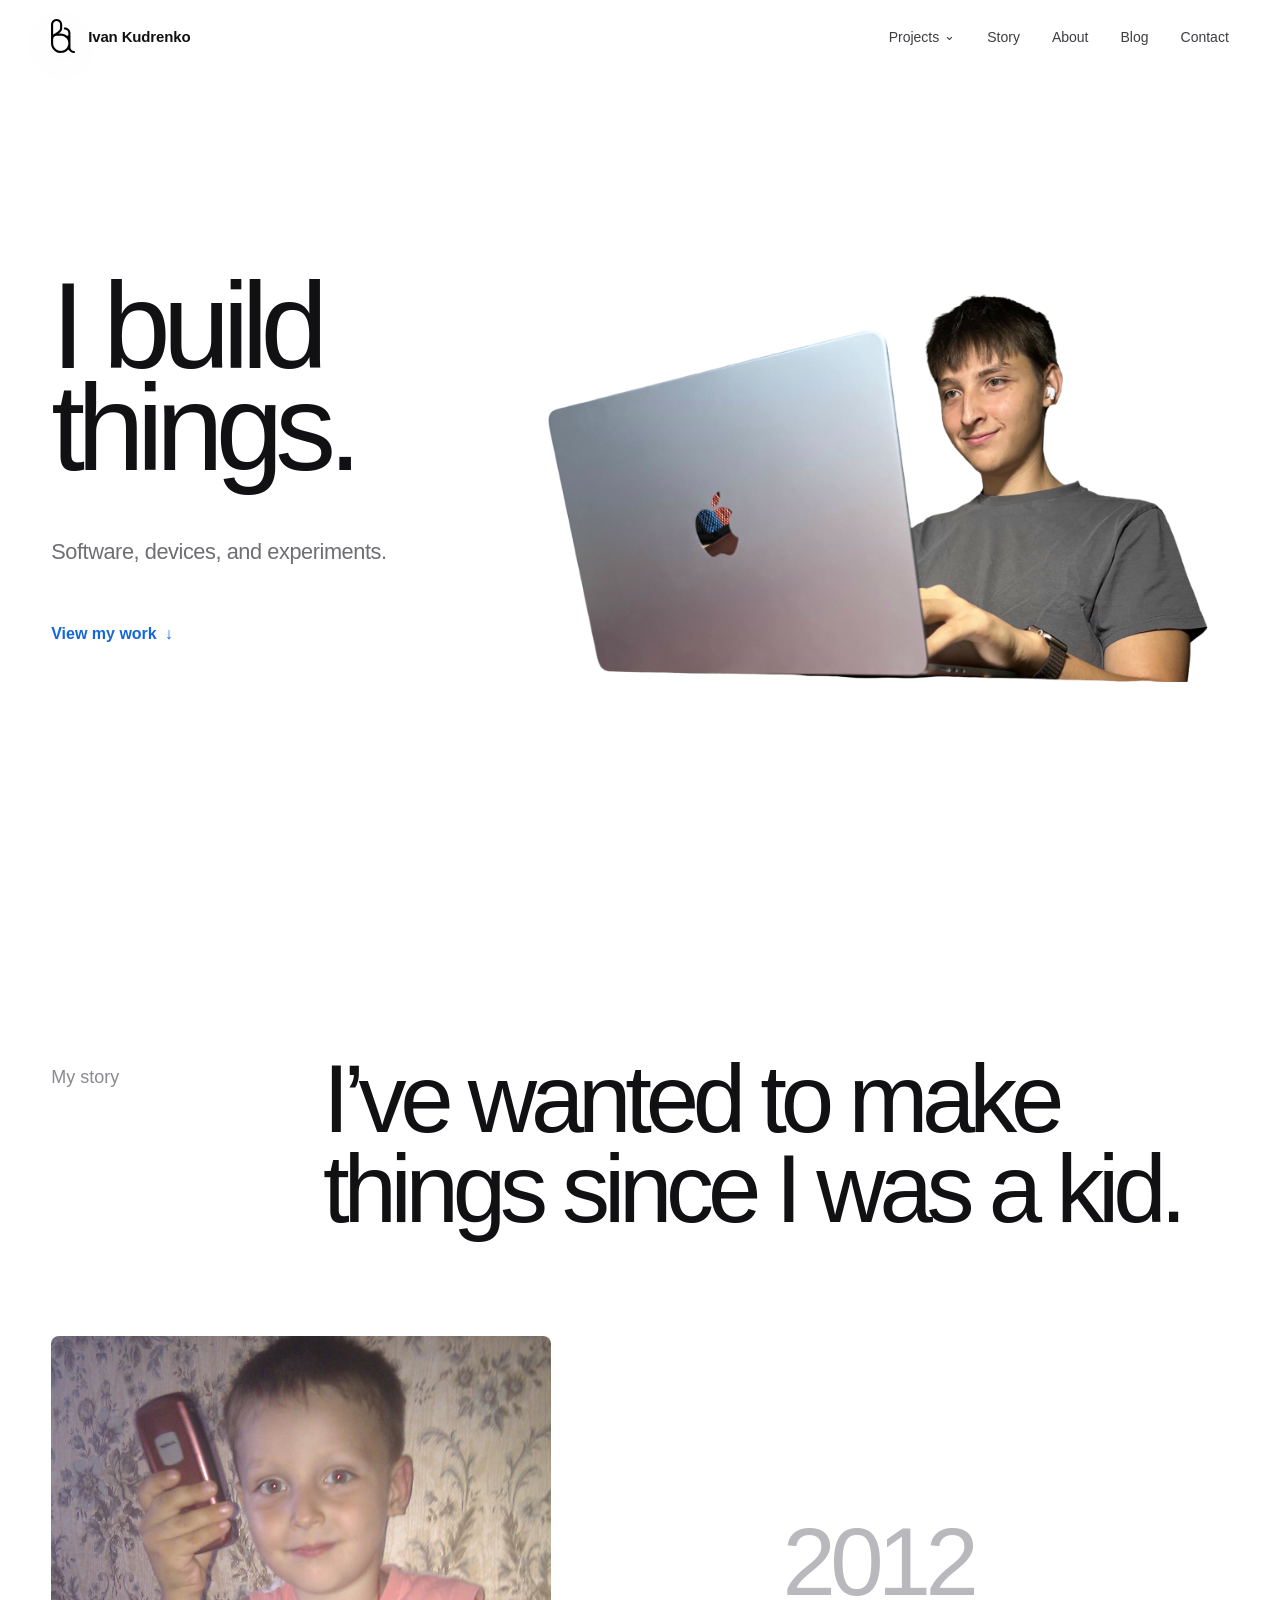
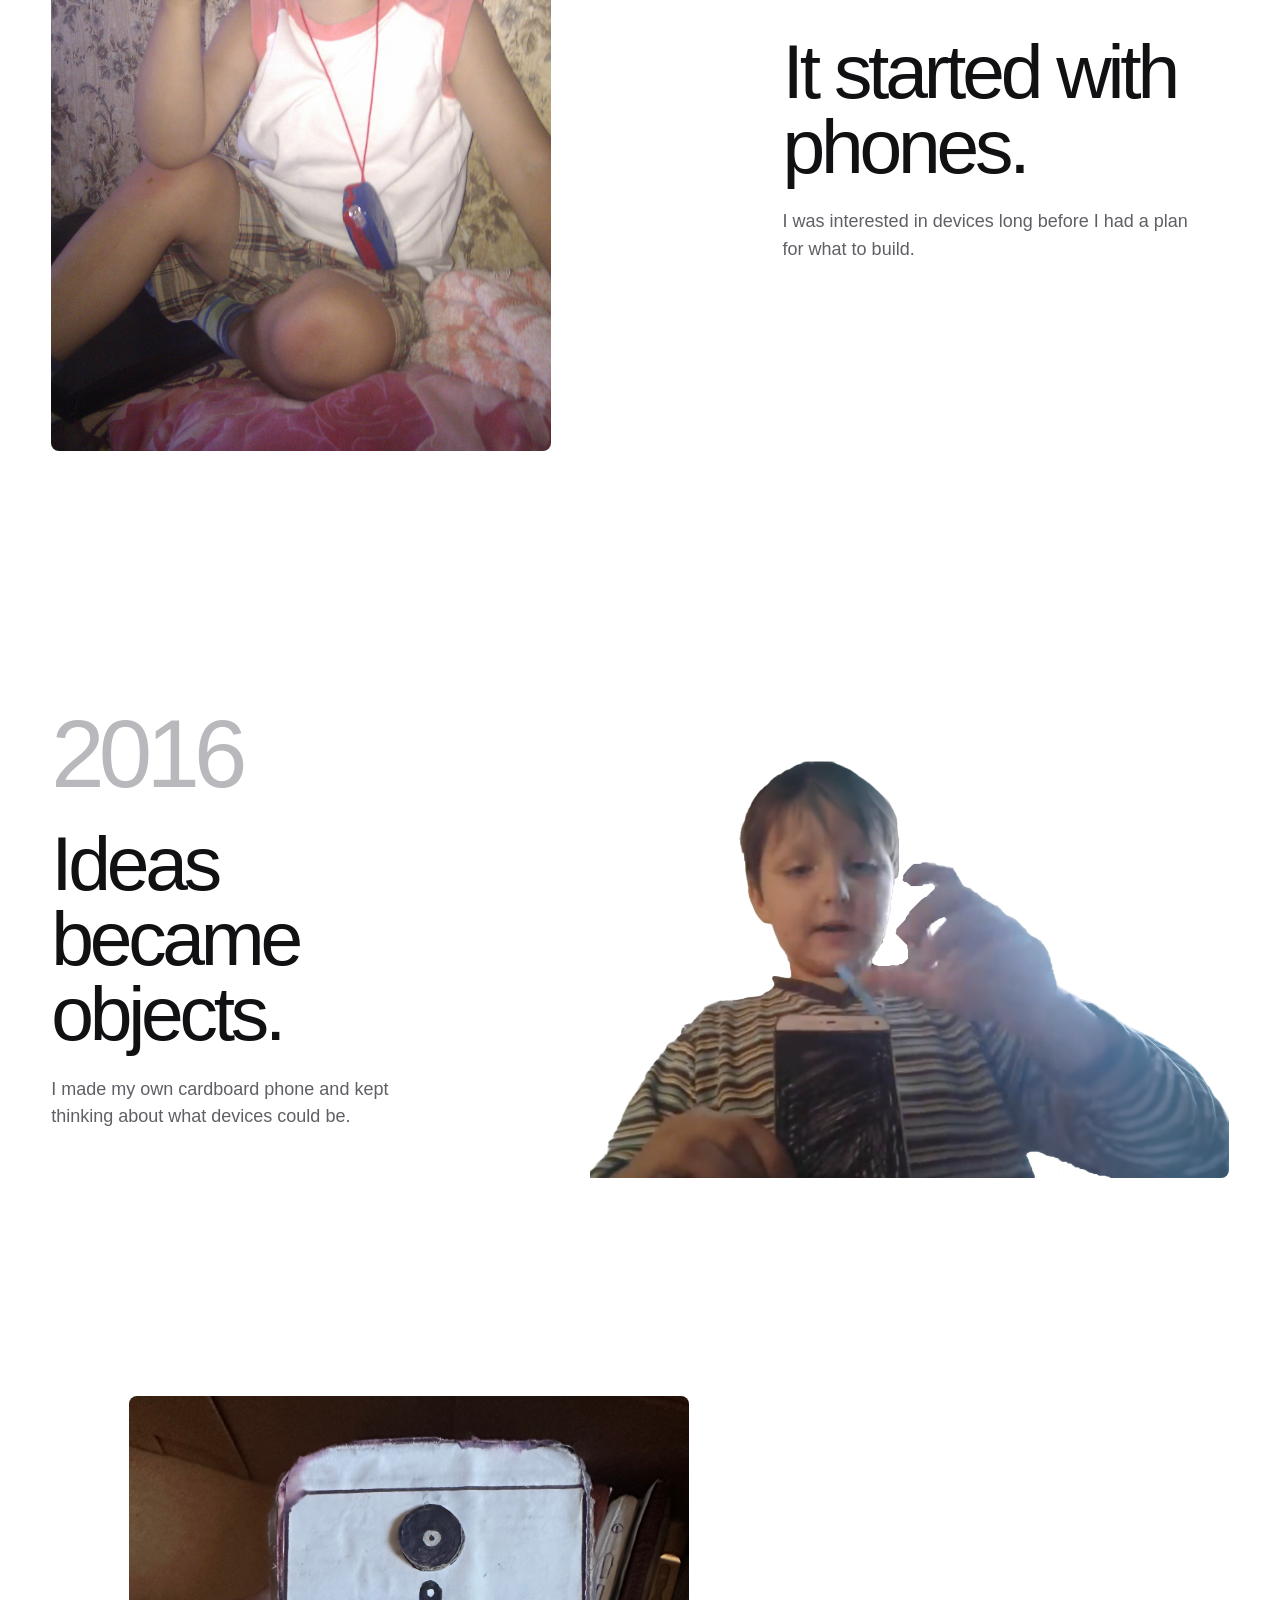
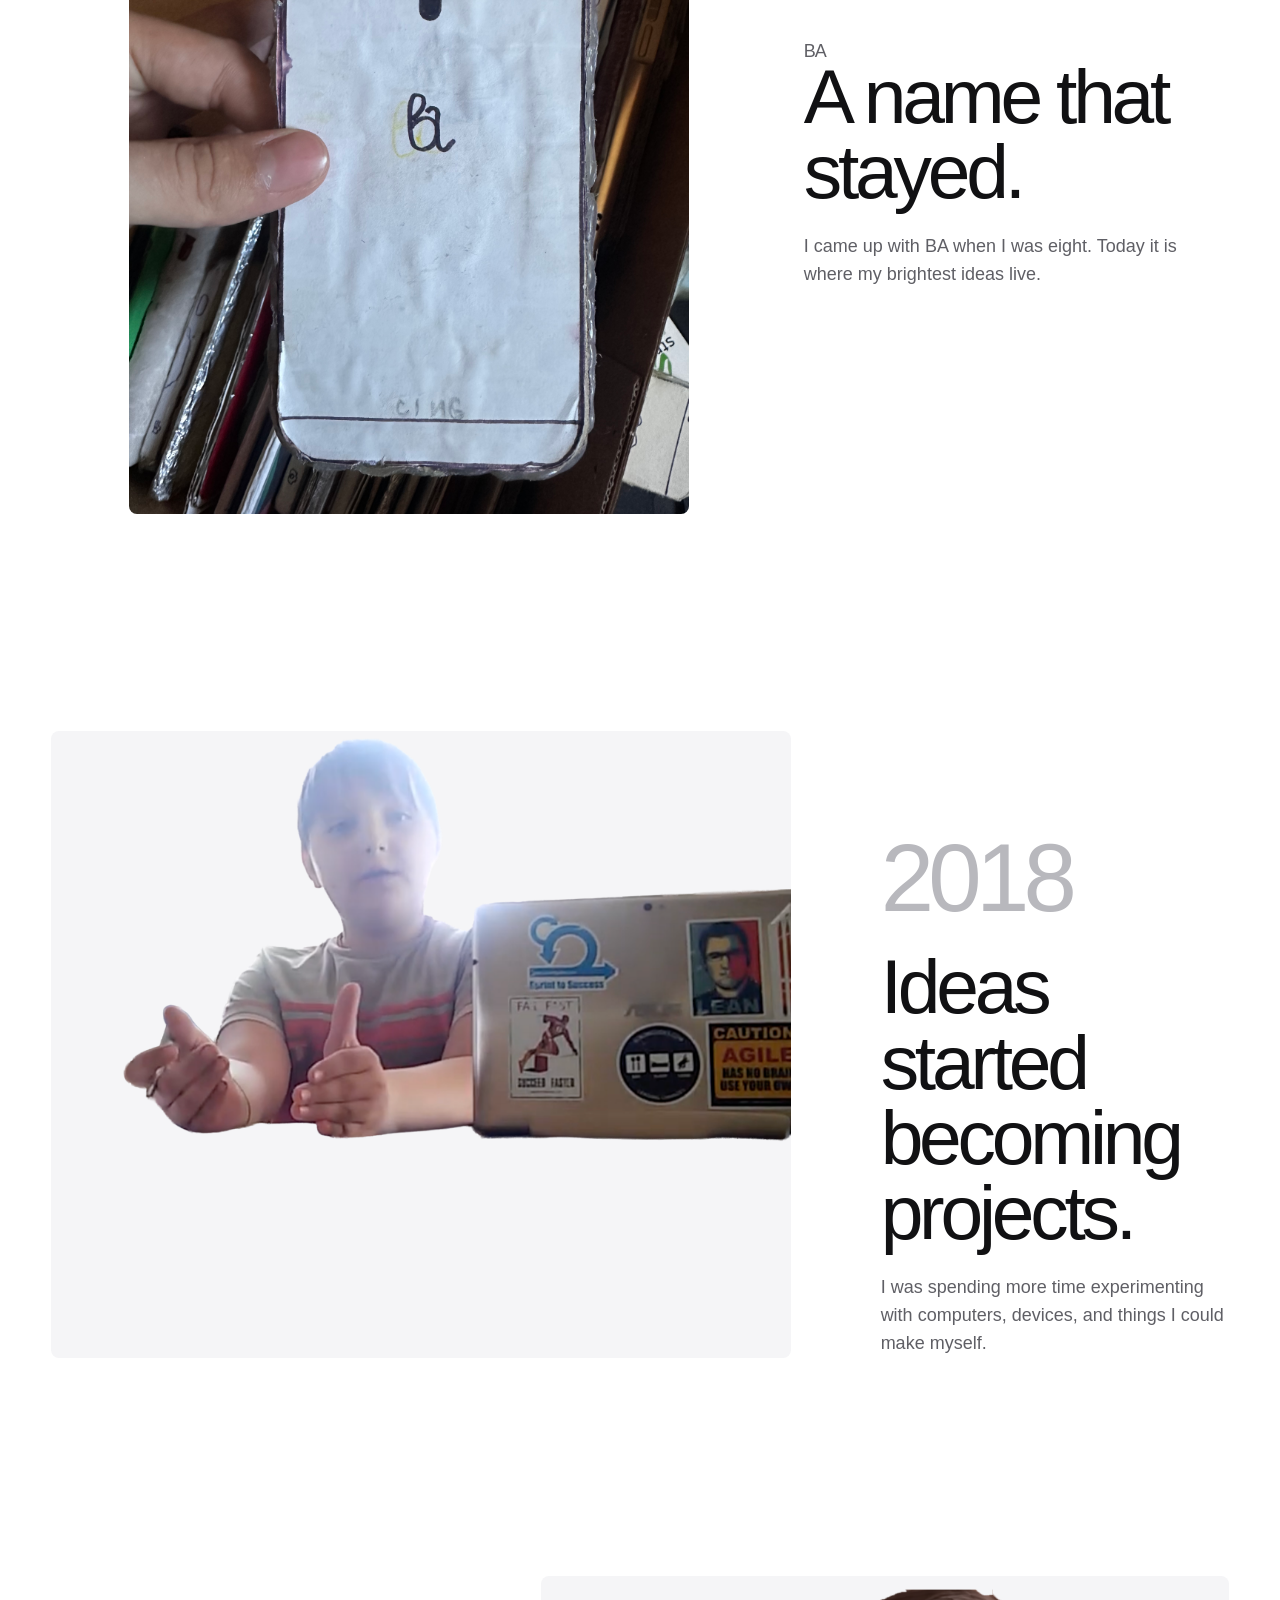
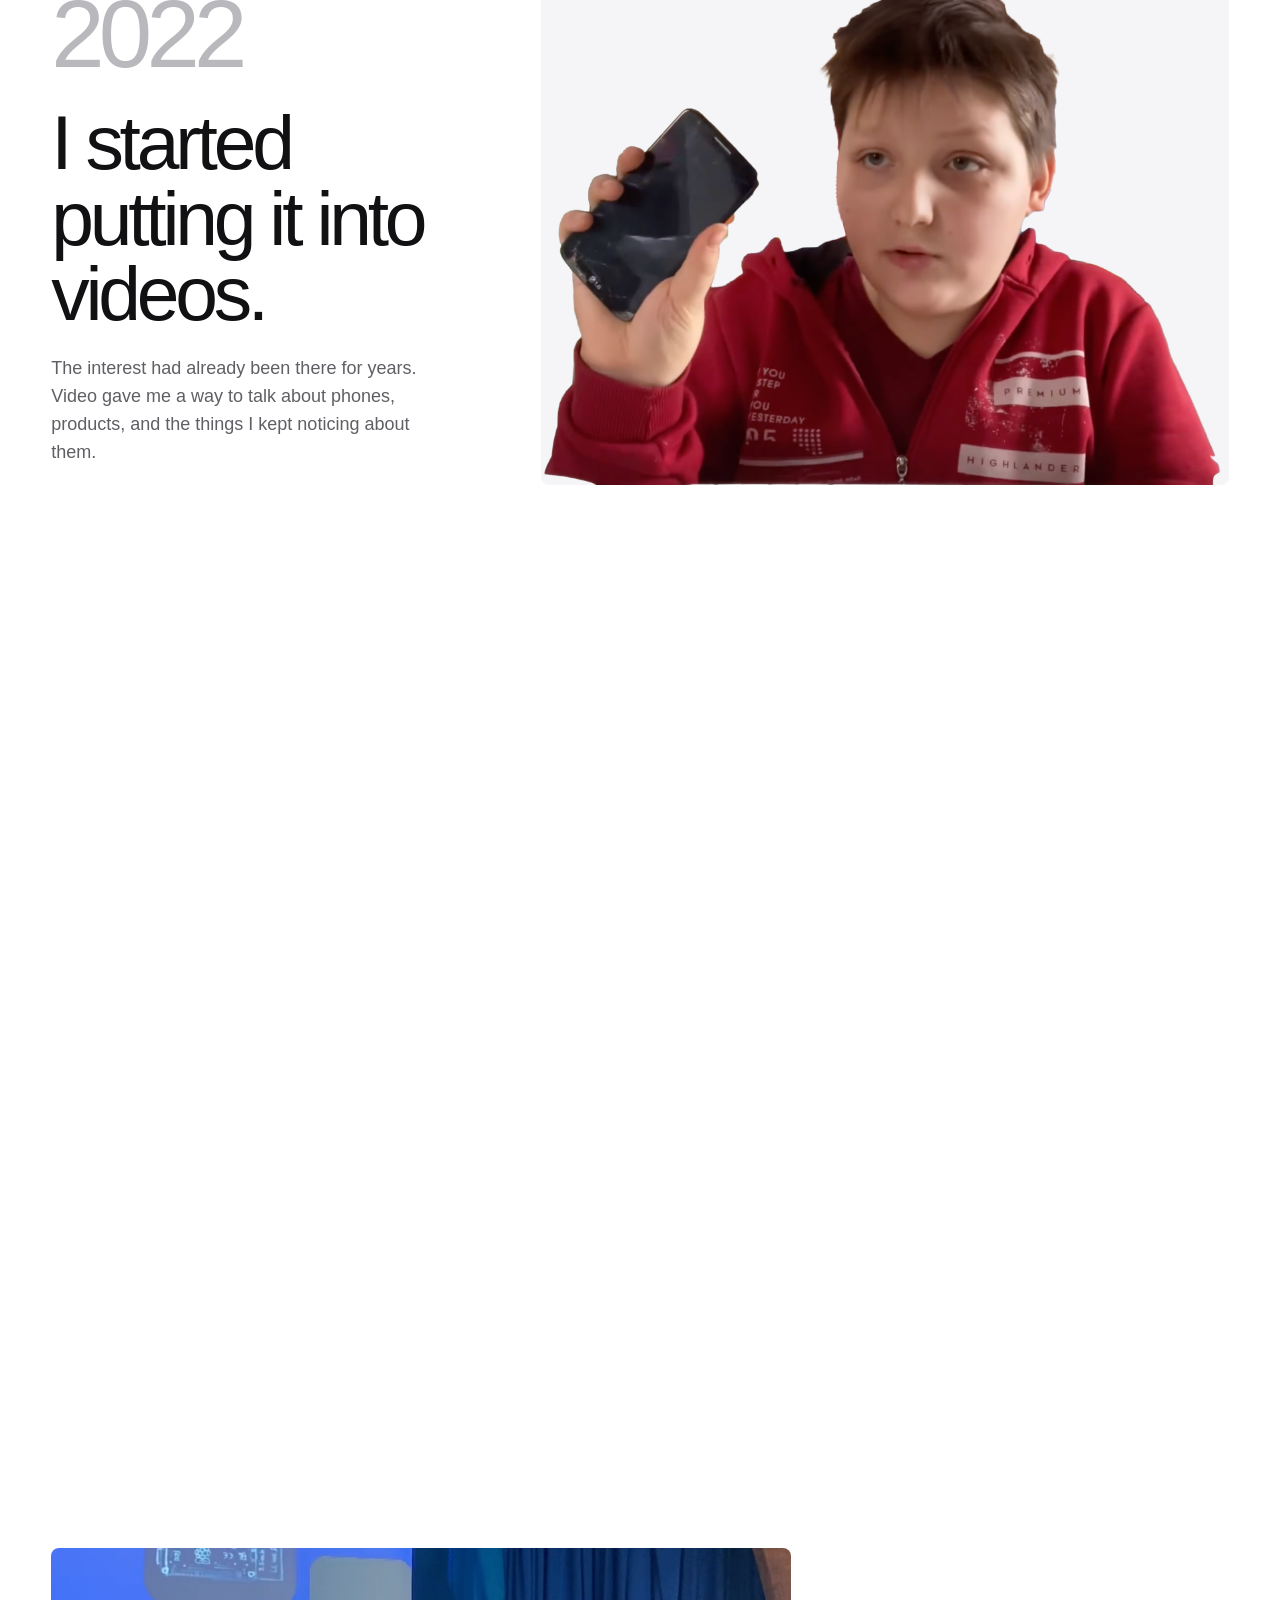
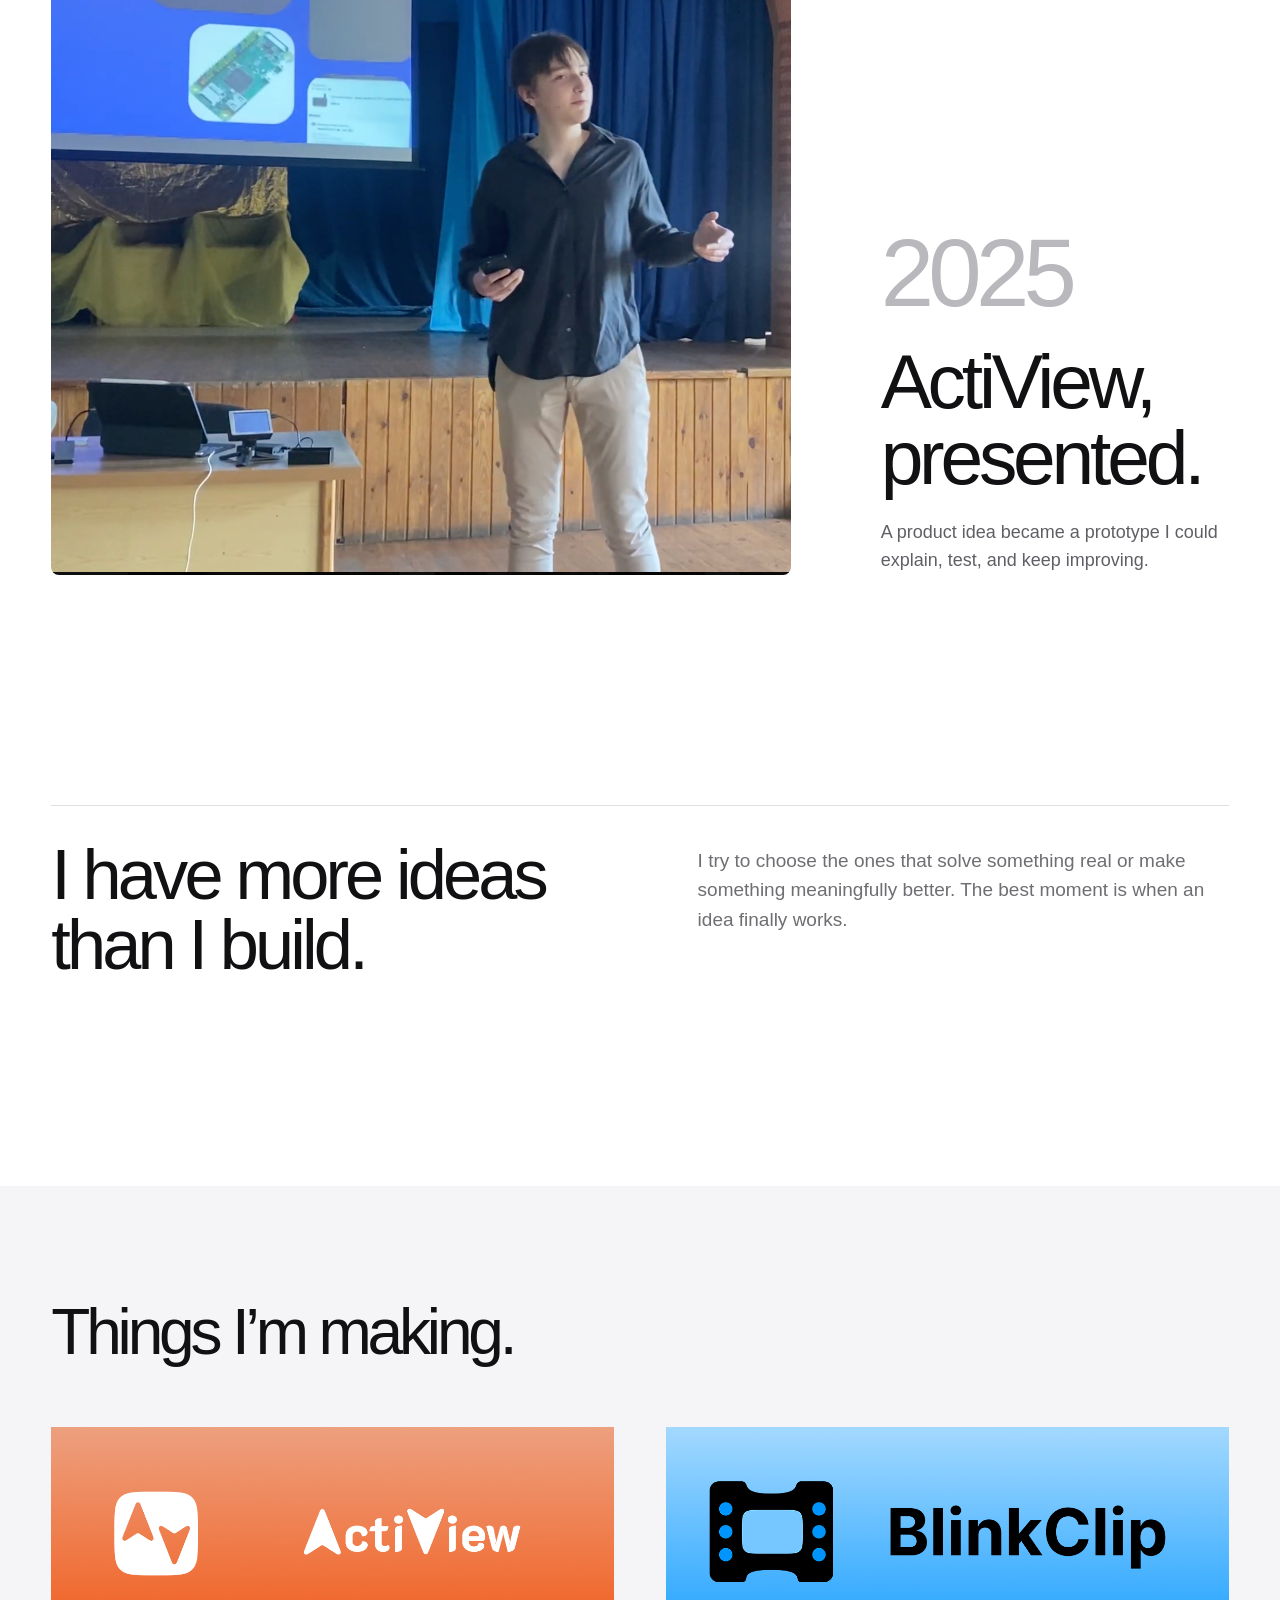
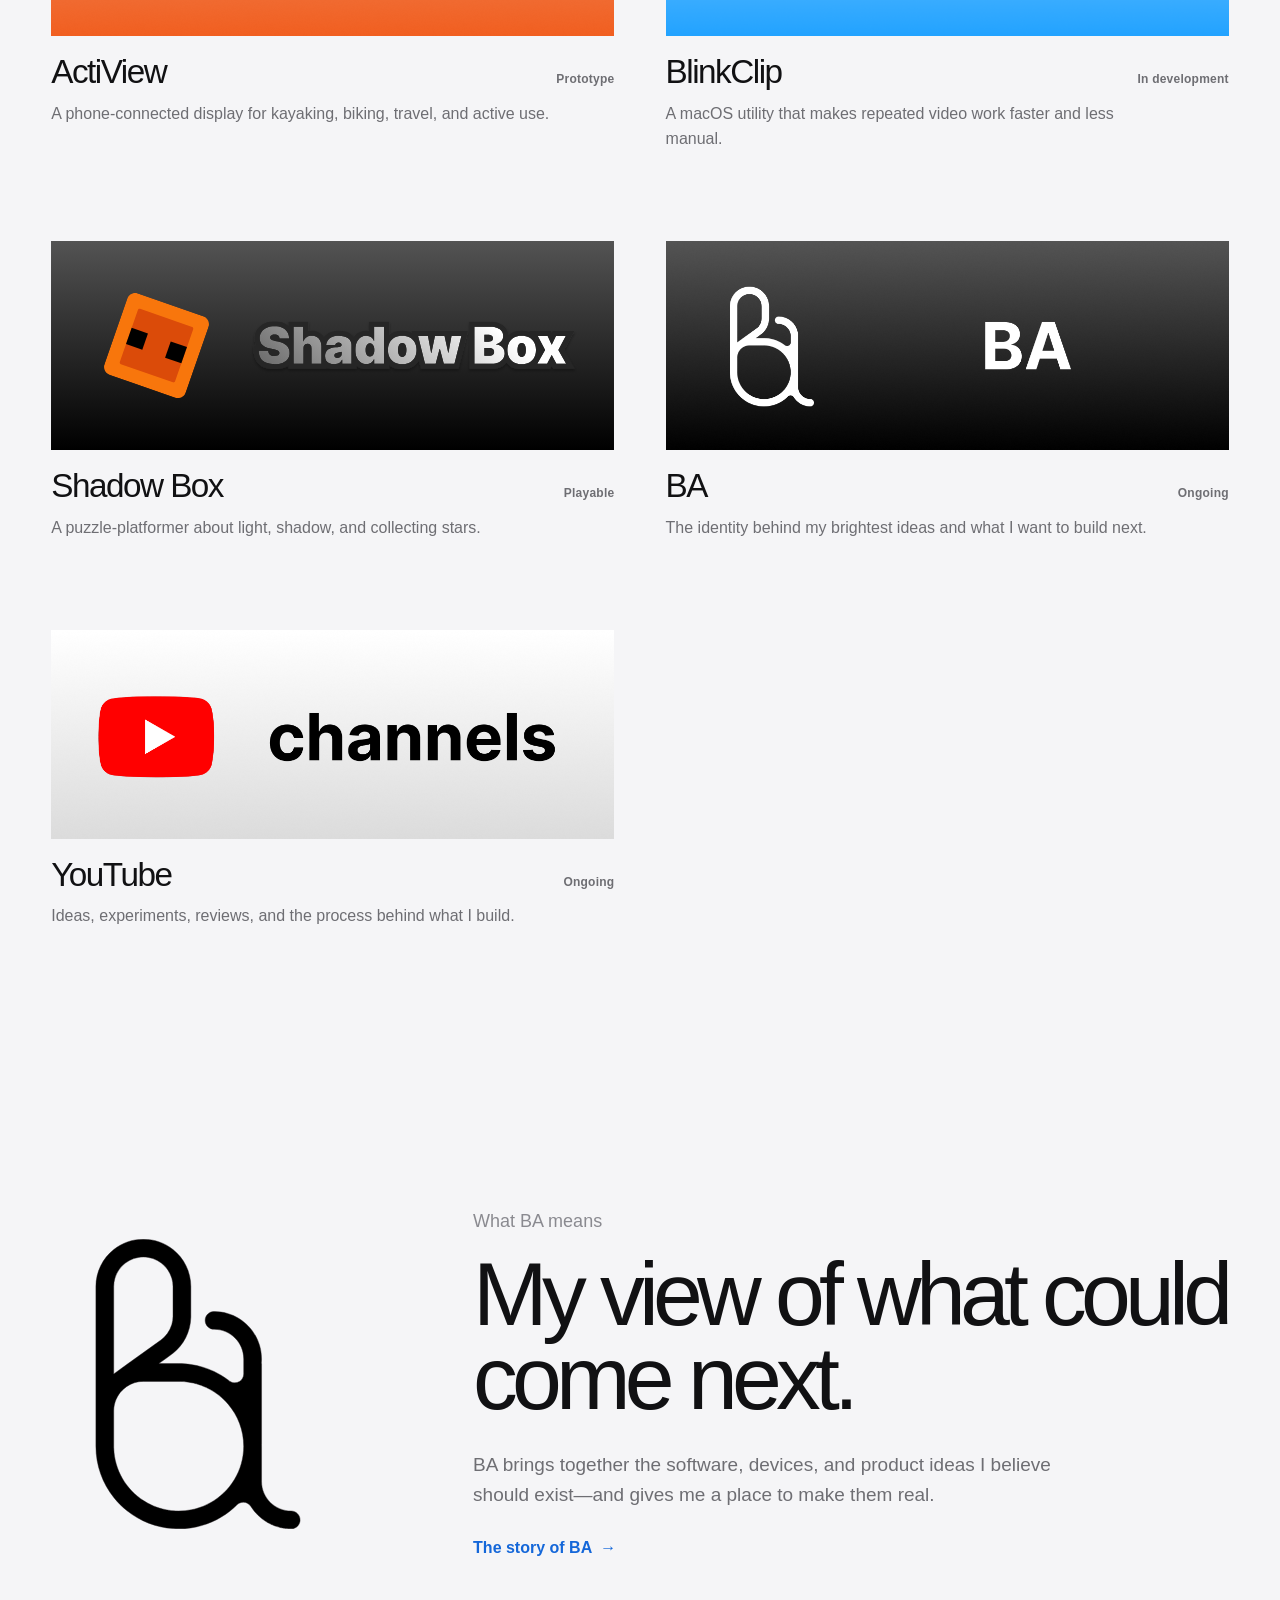
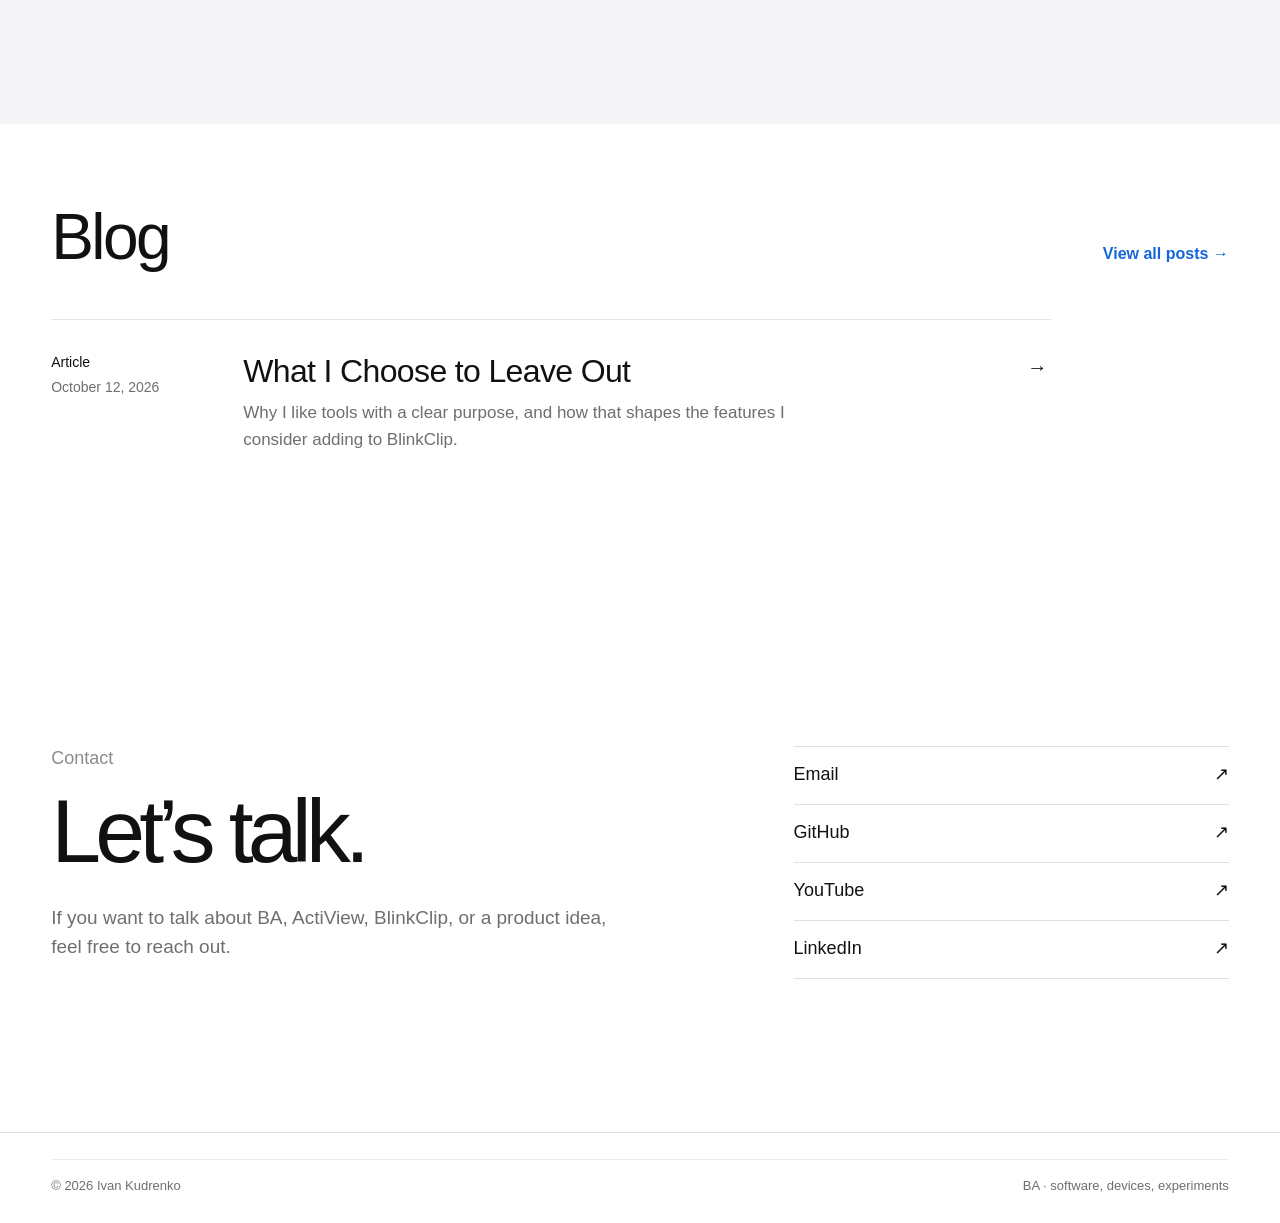
==== commit fa151416: "Publish blog article: What I Choose to Leave Out" ====
--- a/index.html
+++ b/index.html
@@ -143,7 +143,7 @@
         </div>
       </section>
 
-<!-- BLOG START --><section class="home-blog" id="blog"><div class="container"><header><h2>Blog</h2><a class="text-link" href="/blog/">View all posts →</a></header><p class="blog-empty">No posts yet. There will be thoughts here soon.</p></div></section><!-- BLOG END -->
+<!-- BLOG START --><section class="home-blog" id="blog"><div class="container"><header><h2>Blog</h2><a class="text-link" href="/blog/">View all posts →</a></header><article class="blog-row" data-blog-type="article"><a href="/blog/what-i-choose-to-leave-out/"><div class="blog-row-meta"><span>Article</span><time datetime="2026-10-12T02:14:38Z">October 12, 2026</time></div><div class="blog-row-copy"><h3>What I Choose to Leave Out</h3><p>Why I like tools with a clear purpose, and how that shapes the features I consider adding to BlinkClip.</p></div><span class="blog-row-arrow" aria-hidden="true">→</span></a></article></div></section><!-- BLOG END -->
       <section class="contact-section" id="contact" data-nav="contact">
         <div class="container contact-layout" data-reveal>
           <div><p class="section-index">Contact</p><h2>Let’s talk.</h2><p>If you want to talk about BA, ActiView, BlinkClip, or a product idea, feel free to reach out.</p></div>
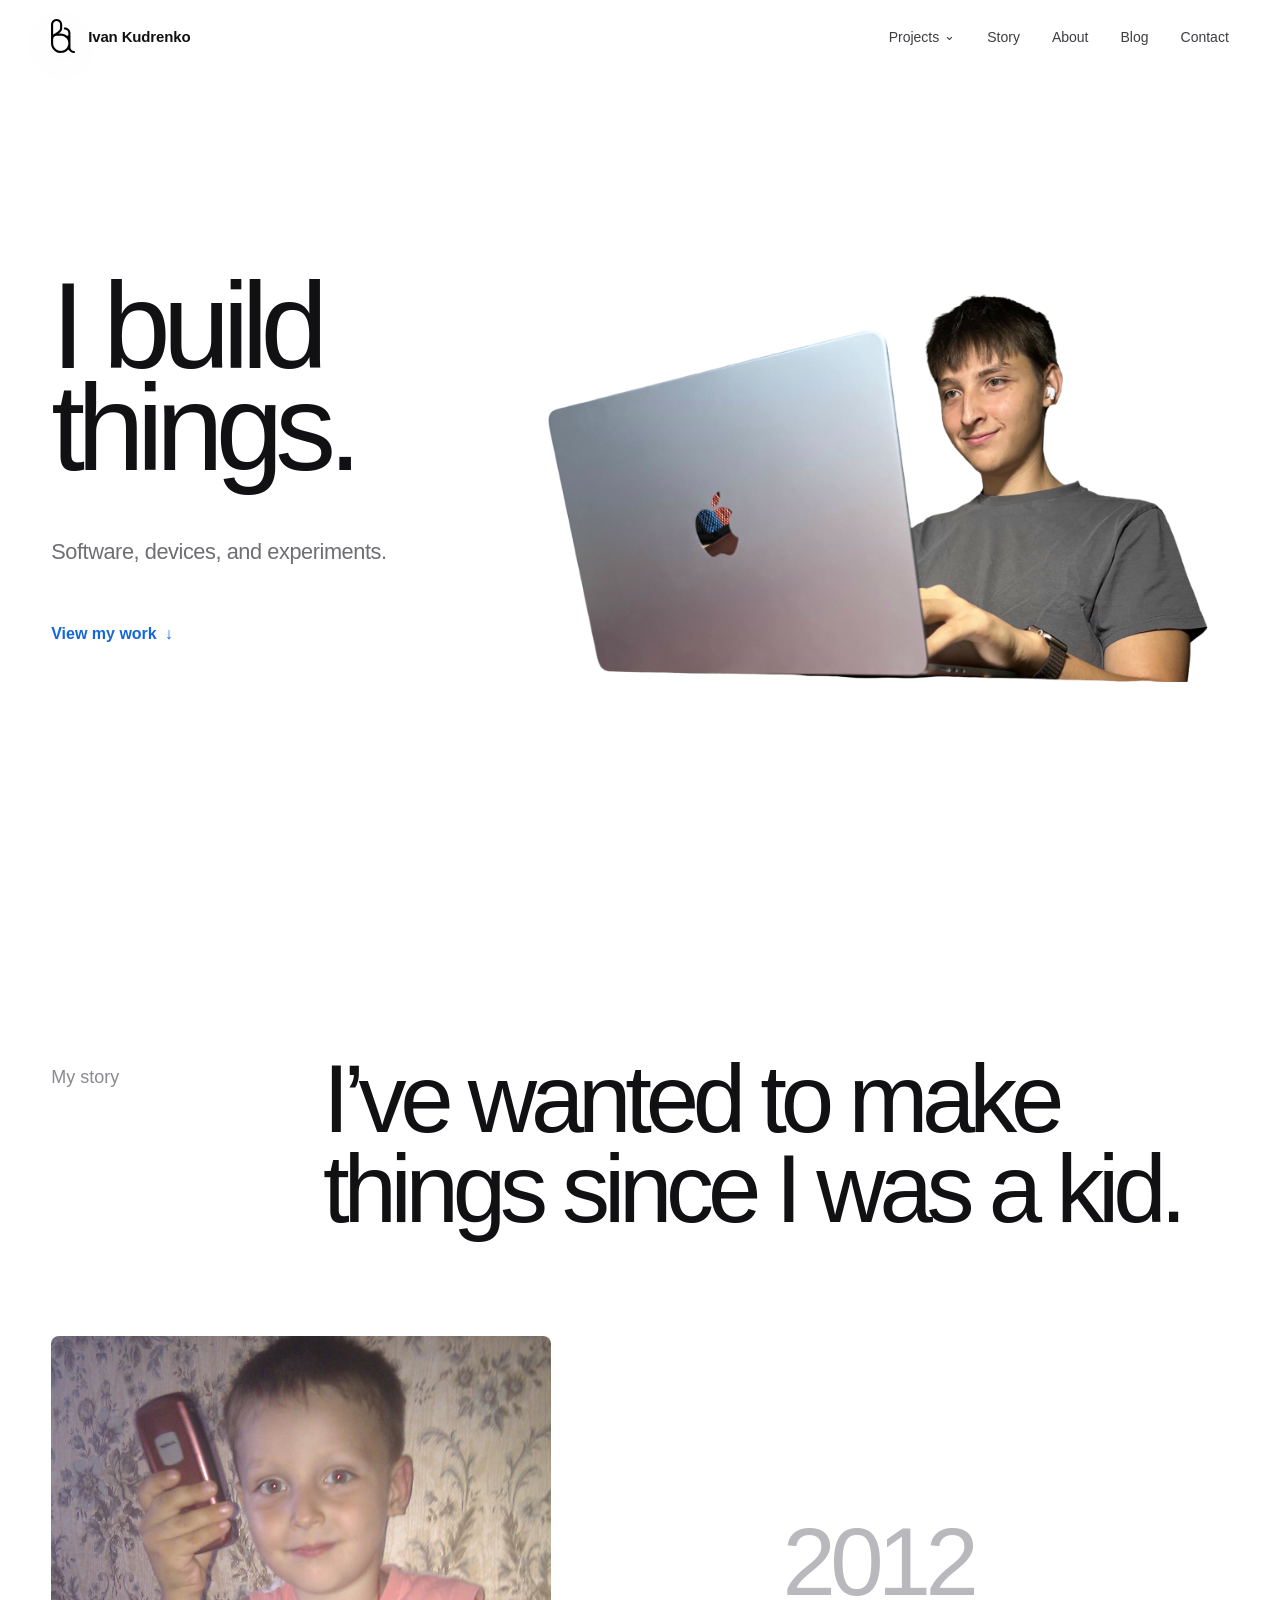
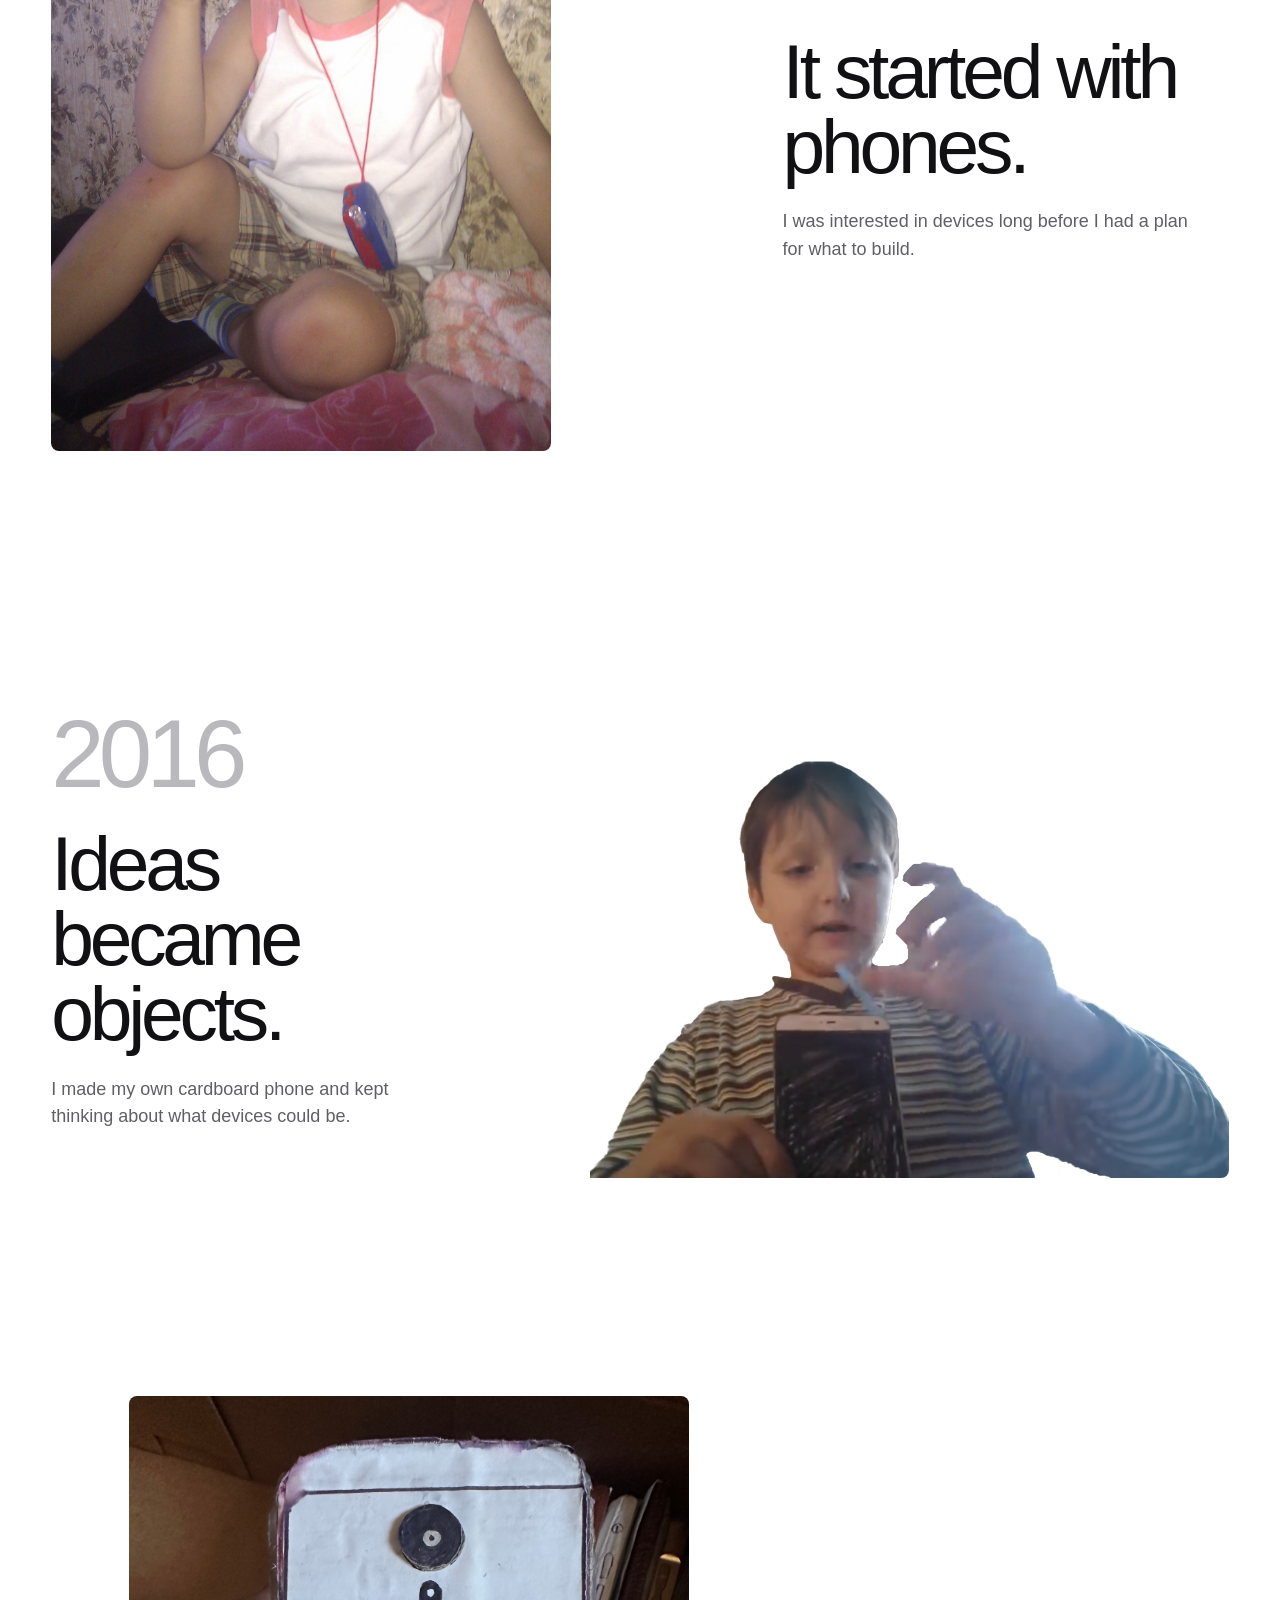
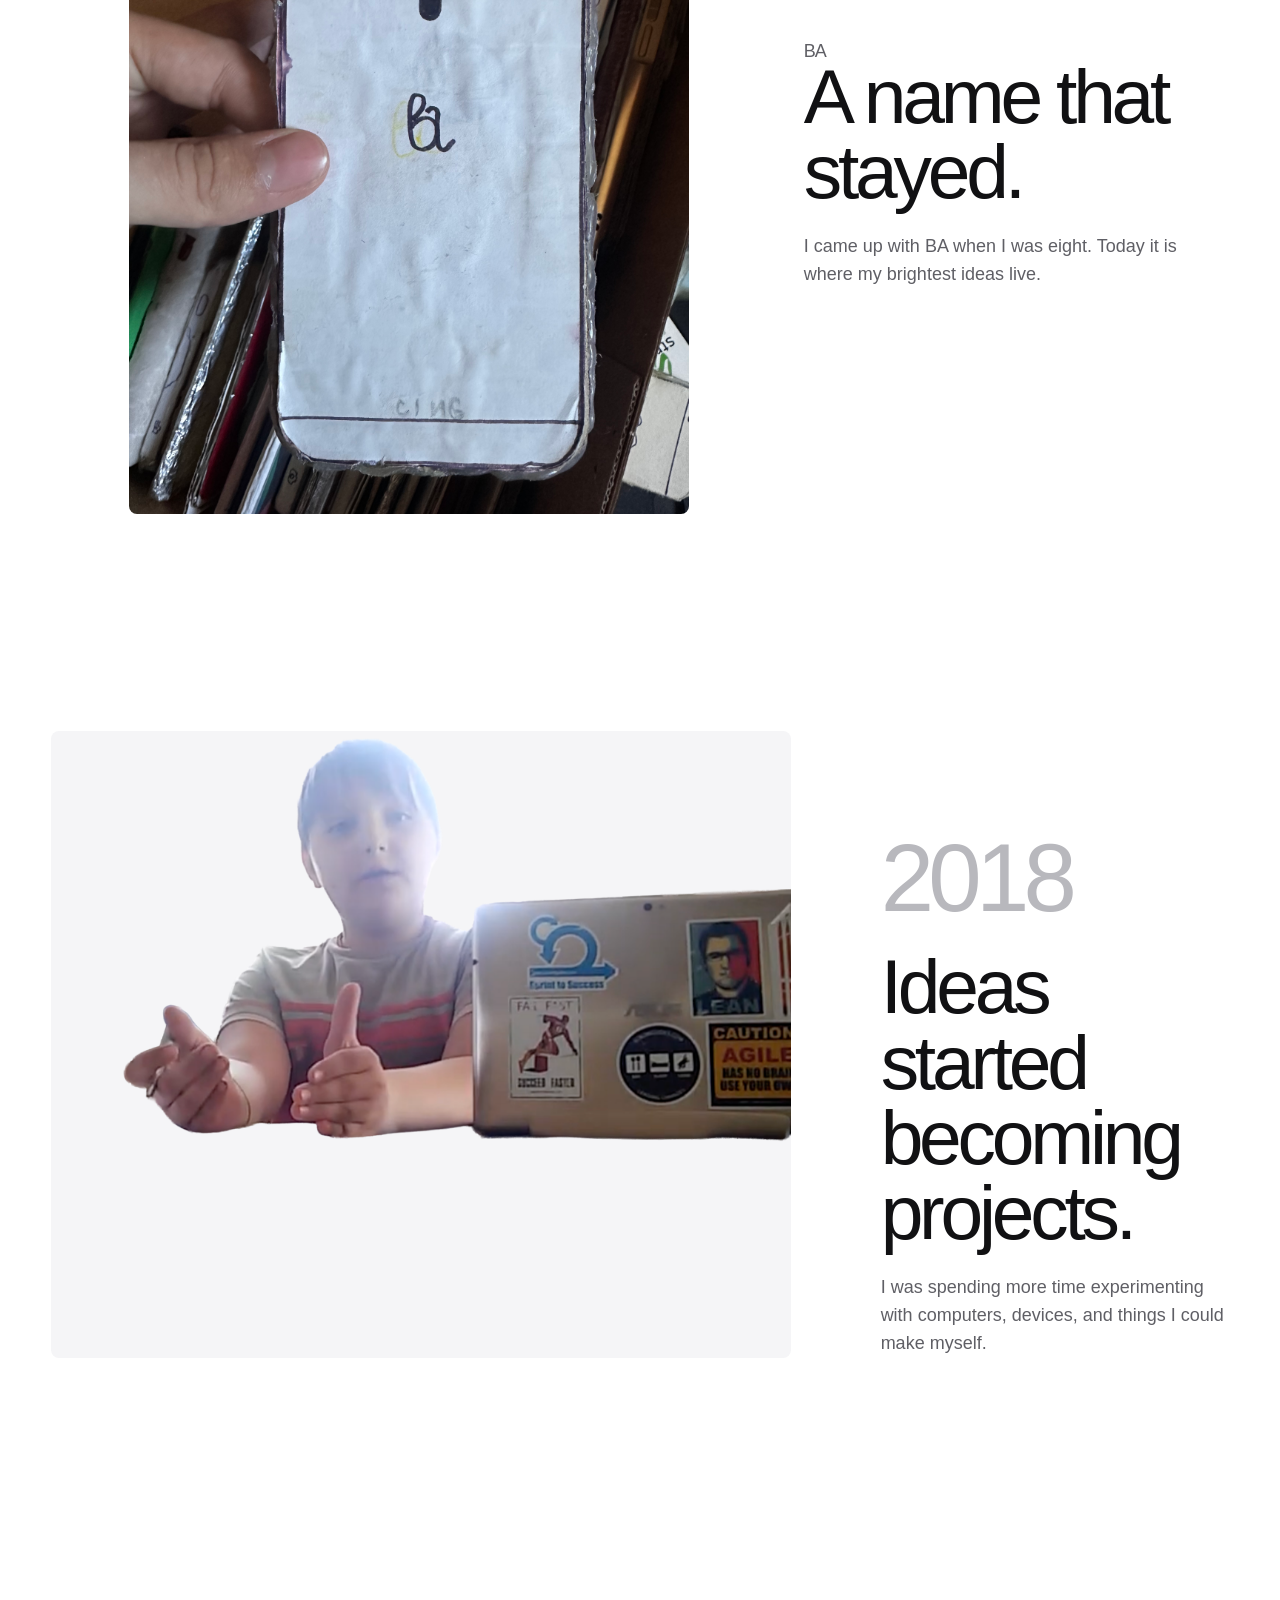
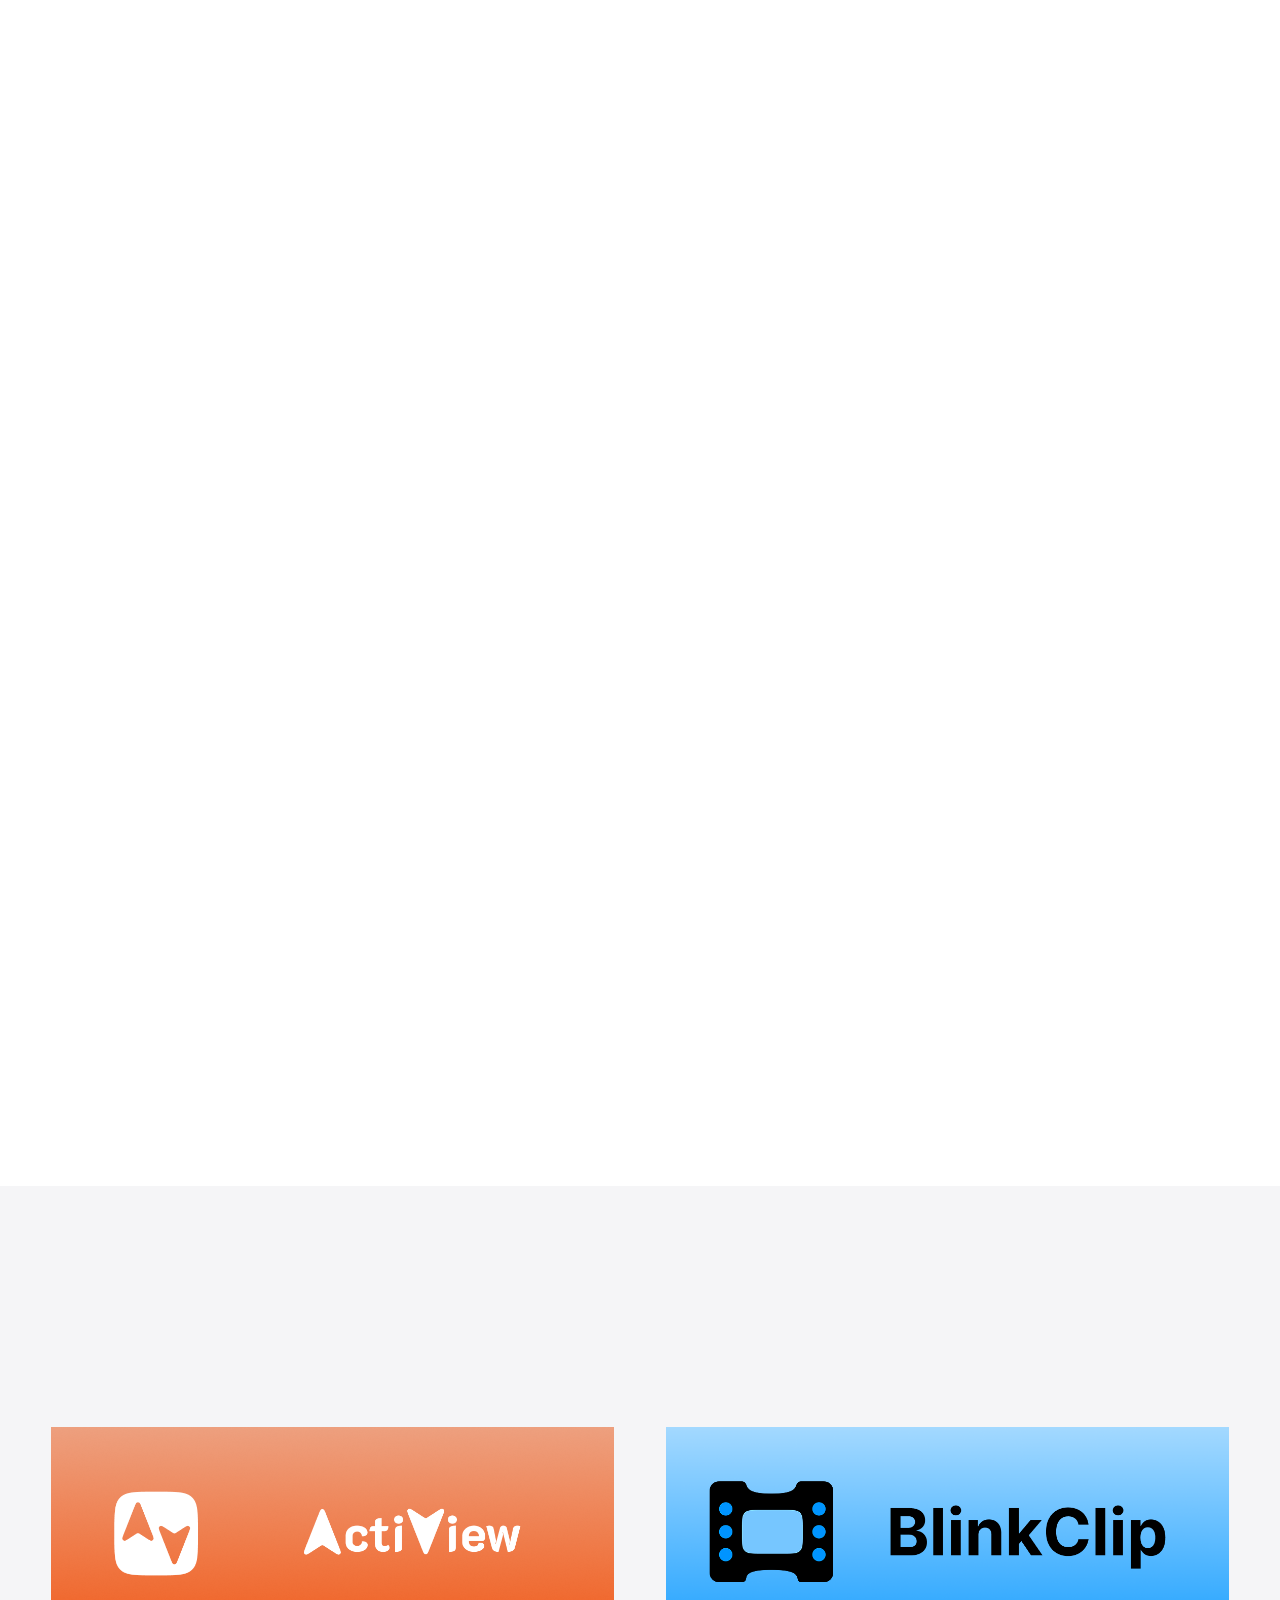
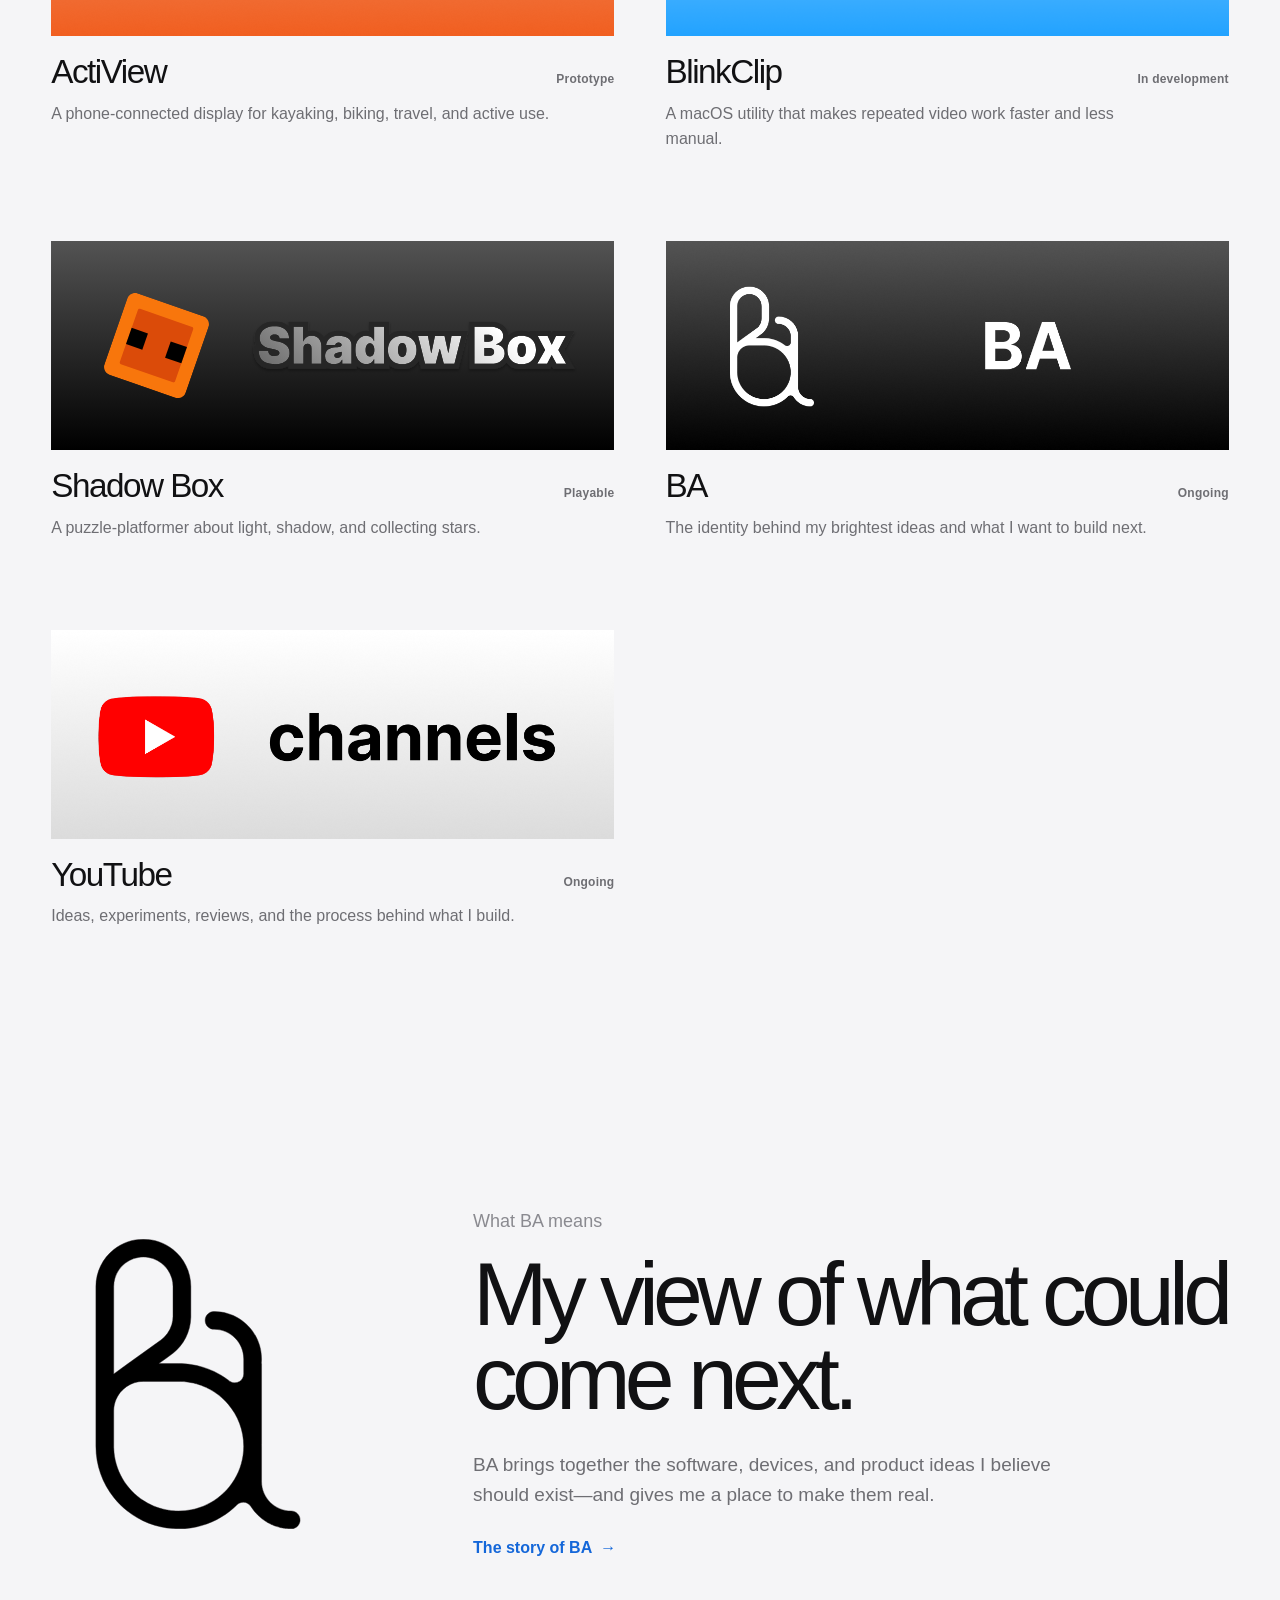
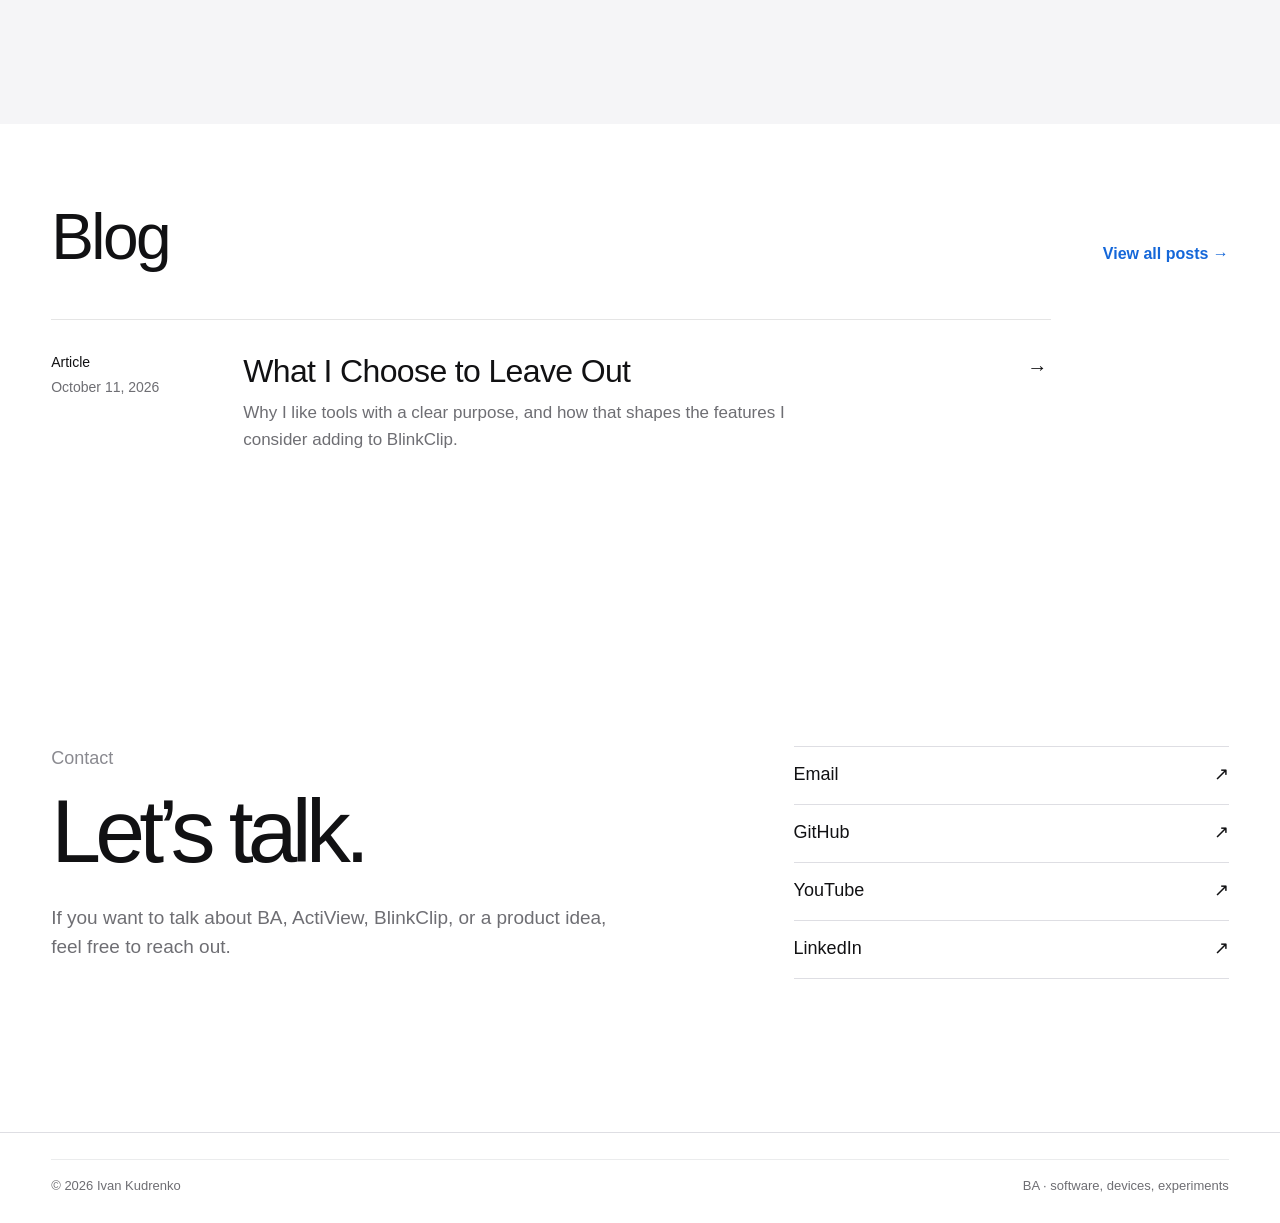
==== commit d9ae67ff: "Use local publication date for blog article" ====
--- a/index.html
+++ b/index.html
@@ -143,7 +143,7 @@
         </div>
       </section>
 
-<!-- BLOG START --><section class="home-blog" id="blog"><div class="container"><header><h2>Blog</h2><a class="text-link" href="/blog/">View all posts →</a></header><article class="blog-row" data-blog-type="article"><a href="/blog/what-i-choose-to-leave-out/"><div class="blog-row-meta"><span>Article</span><time datetime="2026-10-12T02:14:38Z">October 12, 2026</time></div><div class="blog-row-copy"><h3>What I Choose to Leave Out</h3><p>Why I like tools with a clear purpose, and how that shapes the features I consider adding to BlinkClip.</p></div><span class="blog-row-arrow" aria-hidden="true">→</span></a></article></div></section><!-- BLOG END -->
+<!-- BLOG START --><section class="home-blog" id="blog"><div class="container"><header><h2>Blog</h2><a class="text-link" href="/blog/">View all posts →</a></header><article class="blog-row" data-blog-type="article"><a href="/blog/what-i-choose-to-leave-out/"><div class="blog-row-meta"><span>Article</span><time datetime="2026-10-11T22:14:38-04:00">October 11, 2026</time></div><div class="blog-row-copy"><h3>What I Choose to Leave Out</h3><p>Why I like tools with a clear purpose, and how that shapes the features I consider adding to BlinkClip.</p></div><span class="blog-row-arrow" aria-hidden="true">→</span></a></article></div></section><!-- BLOG END -->
       <section class="contact-section" id="contact" data-nav="contact">
         <div class="container contact-layout" data-reveal>
           <div><p class="section-index">Contact</p><h2>Let’s talk.</h2><p>If you want to talk about BA, ActiView, BlinkClip, or a product idea, feel free to reach out.</p></div>
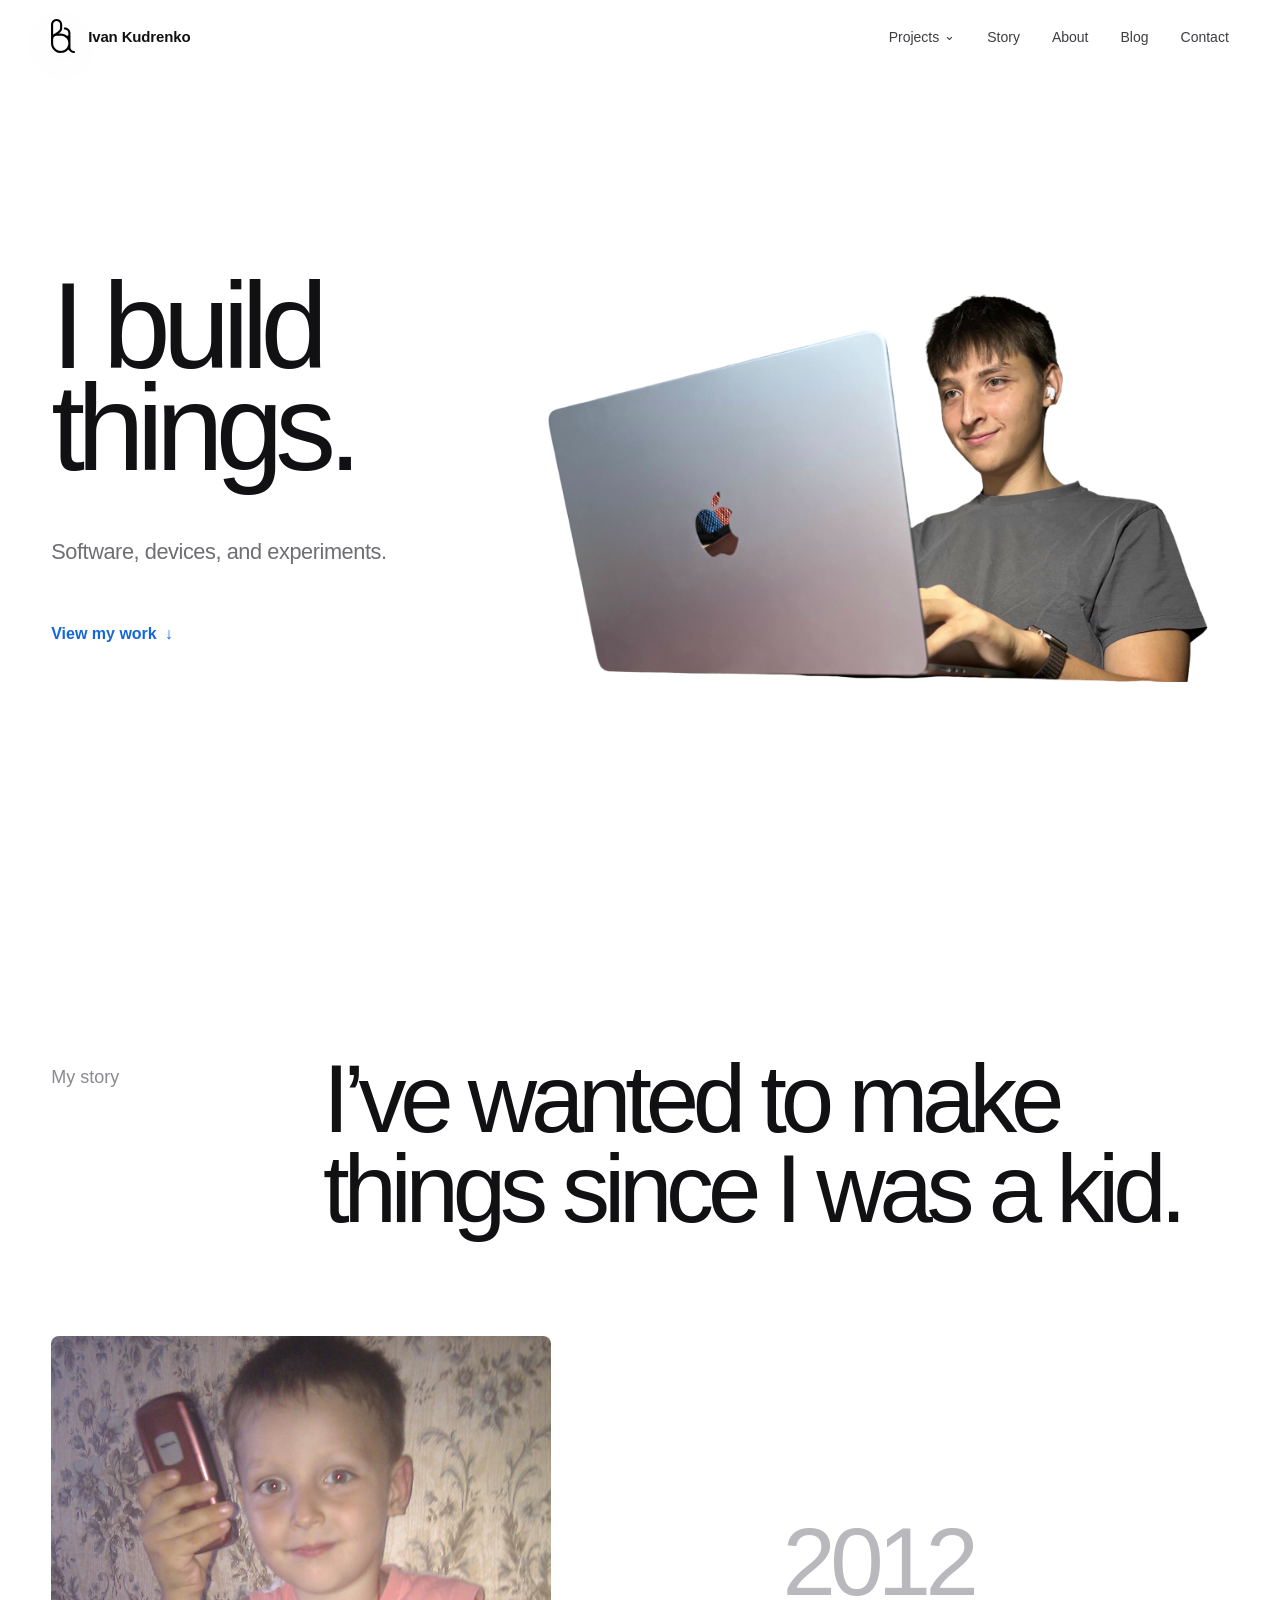
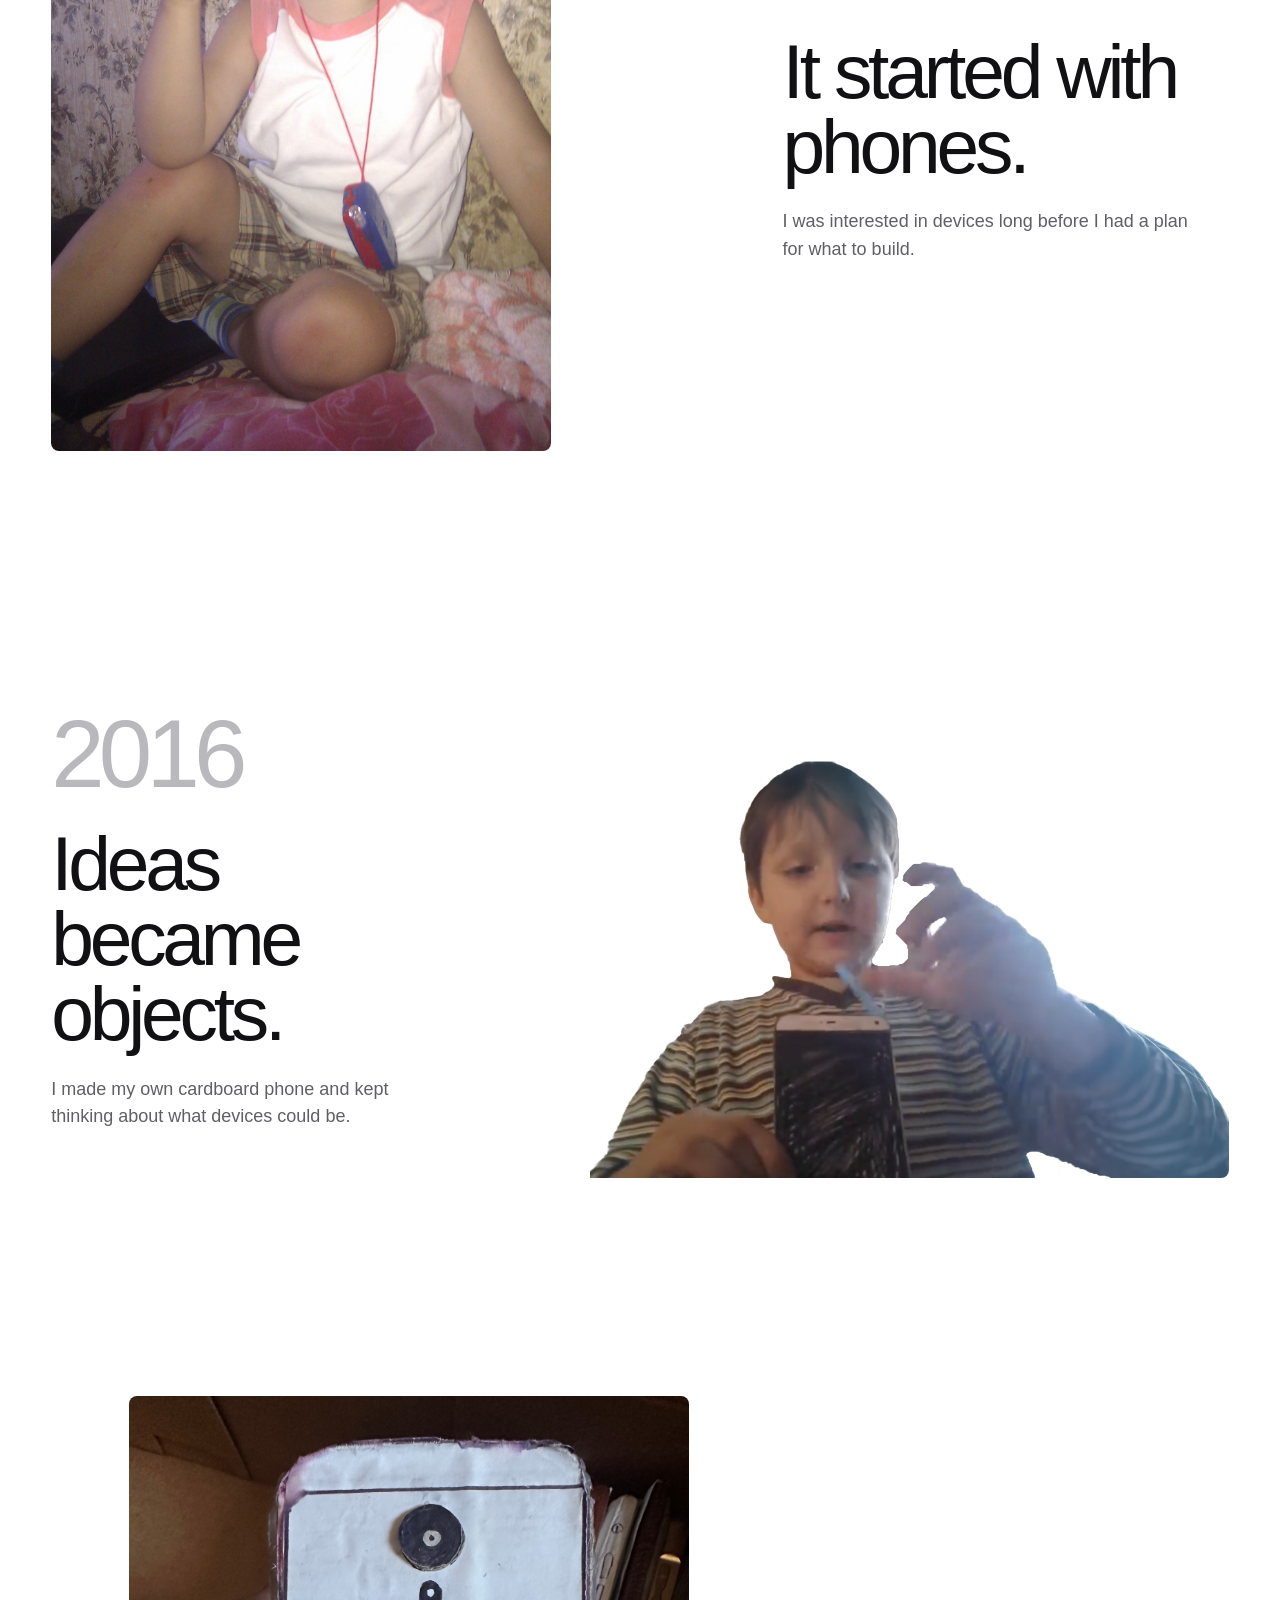
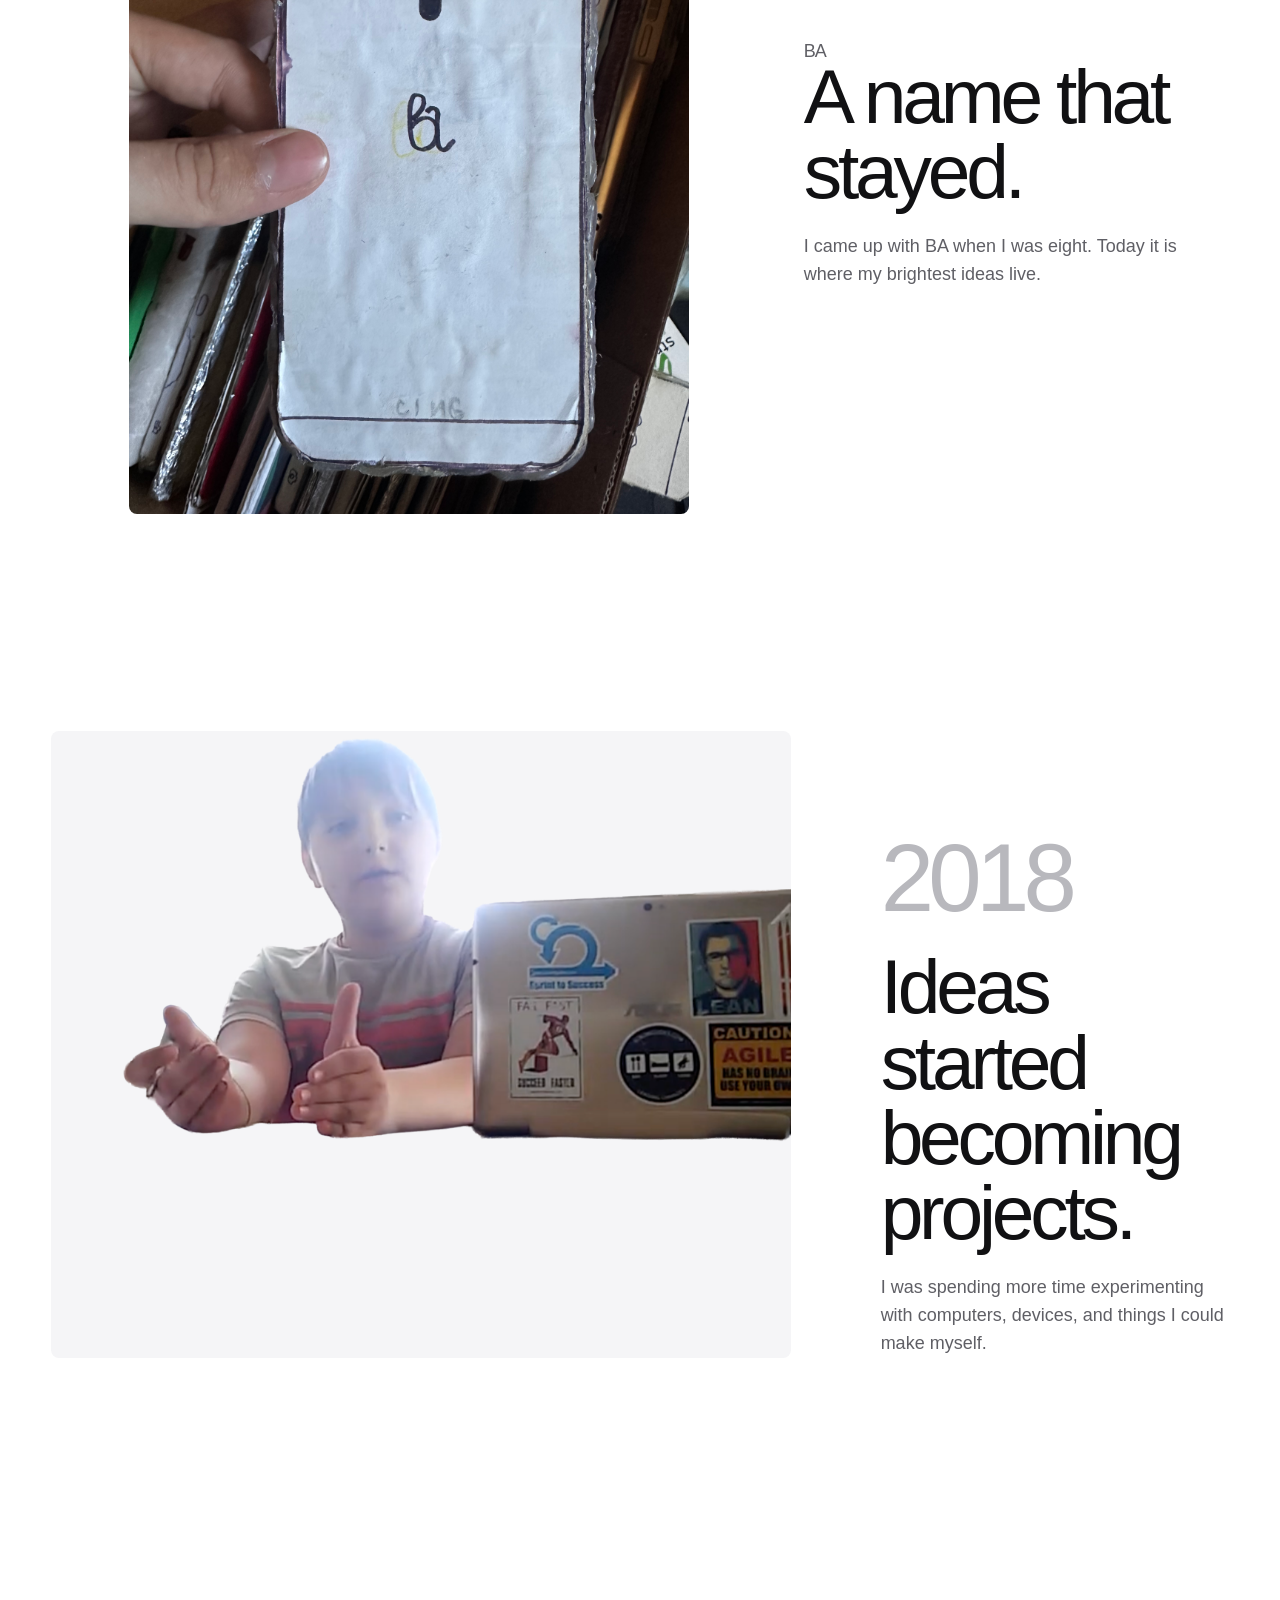
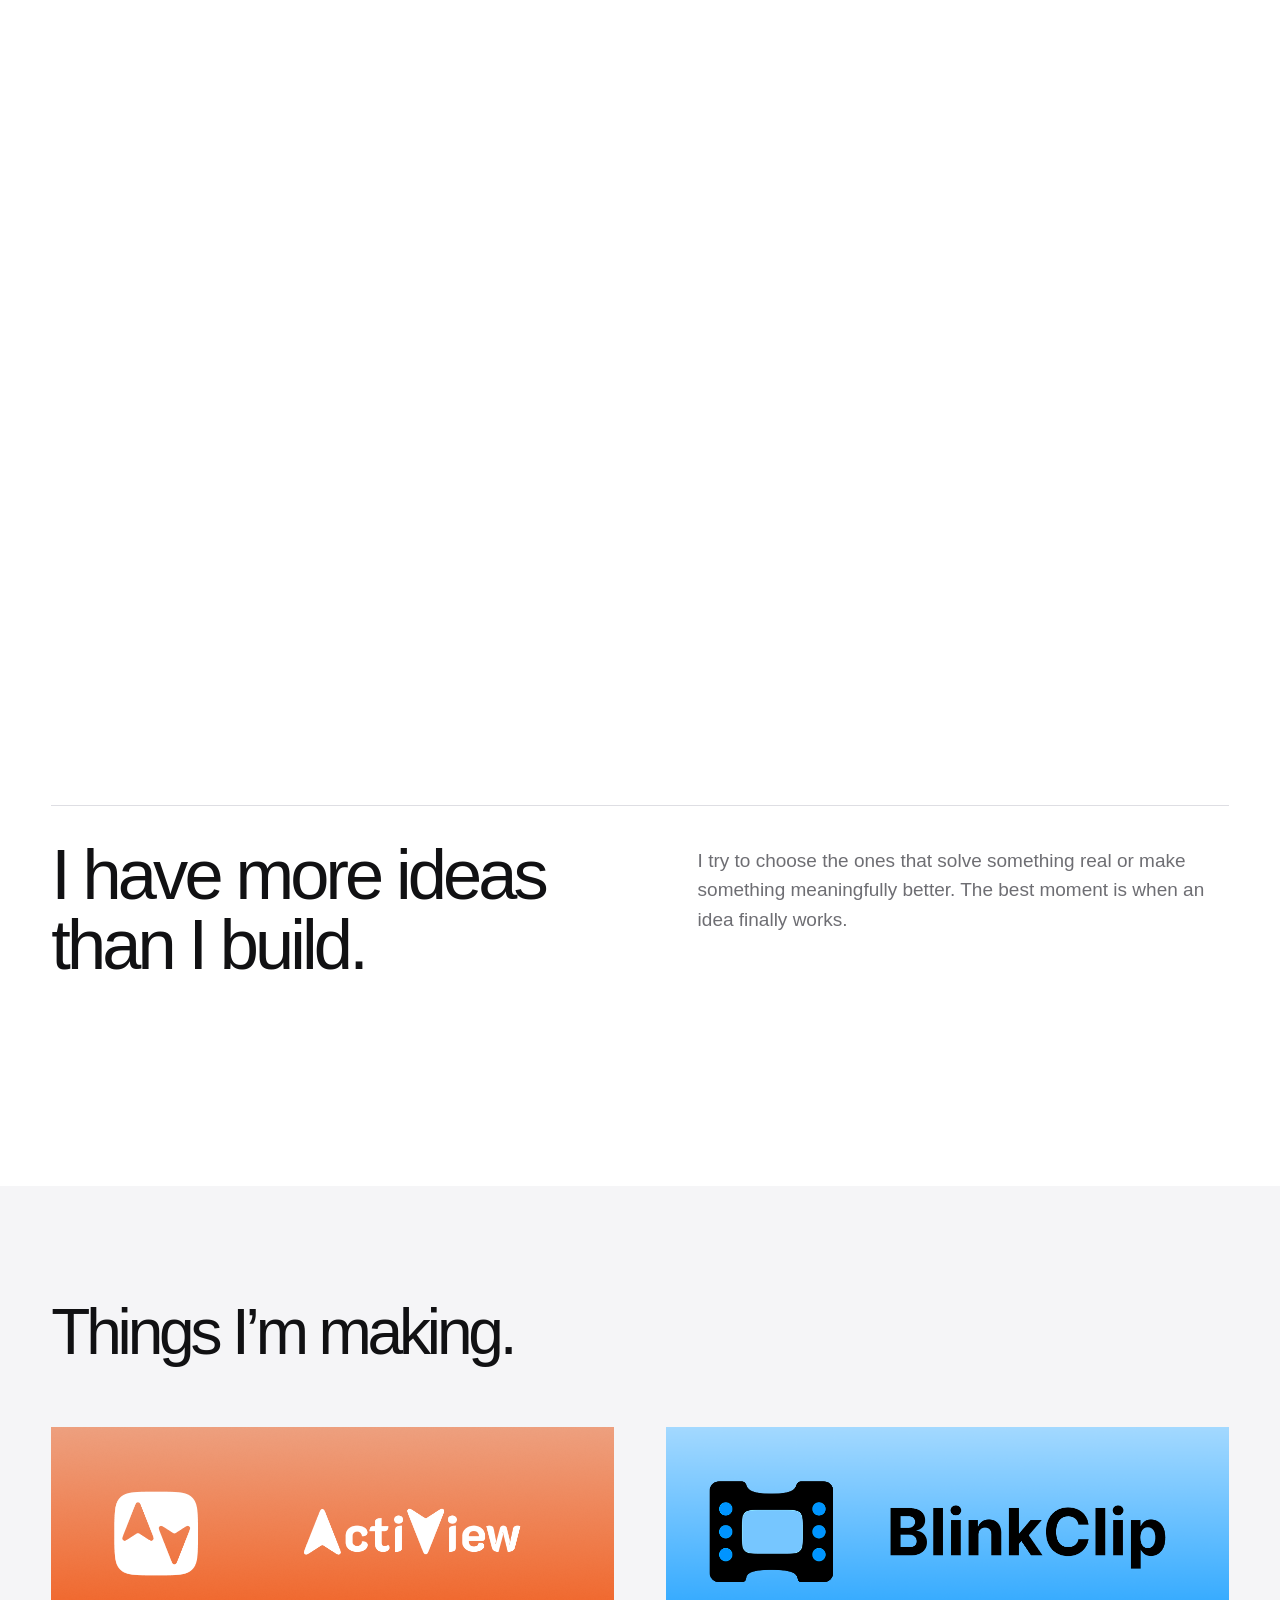
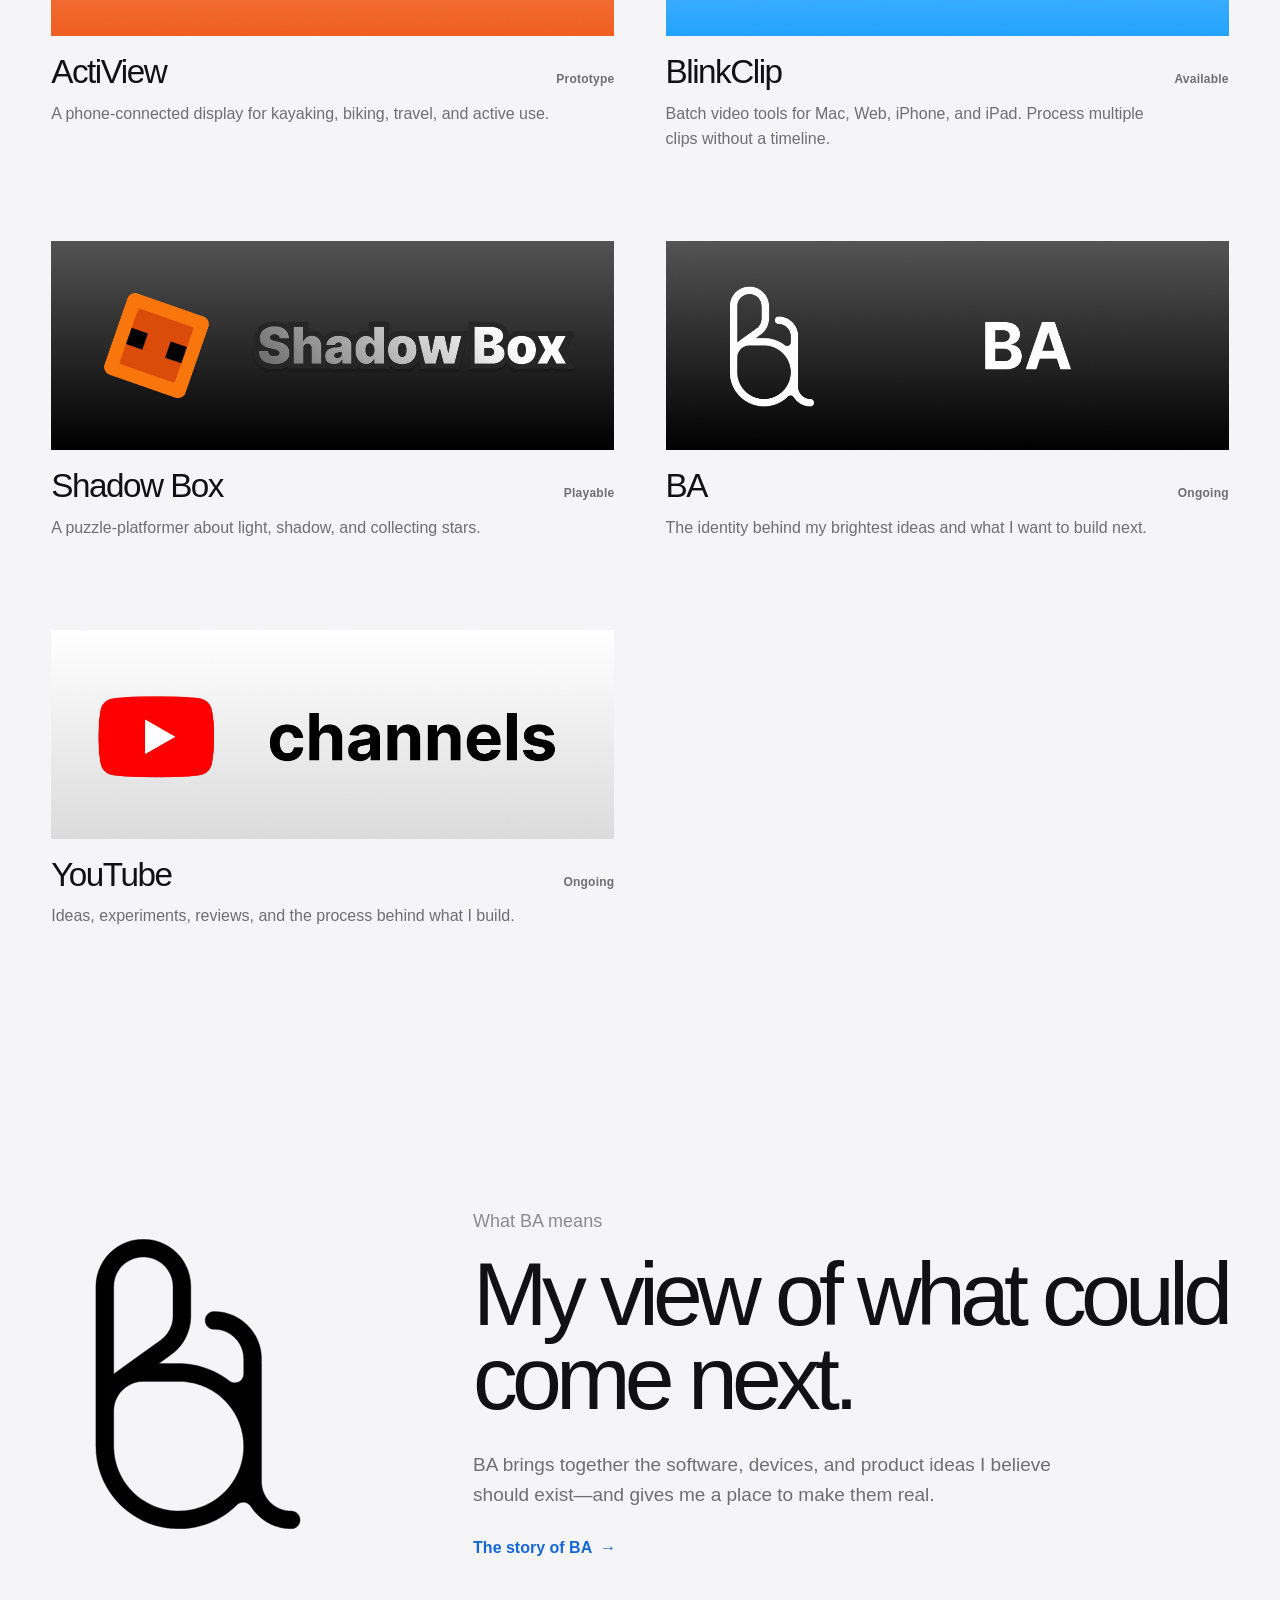
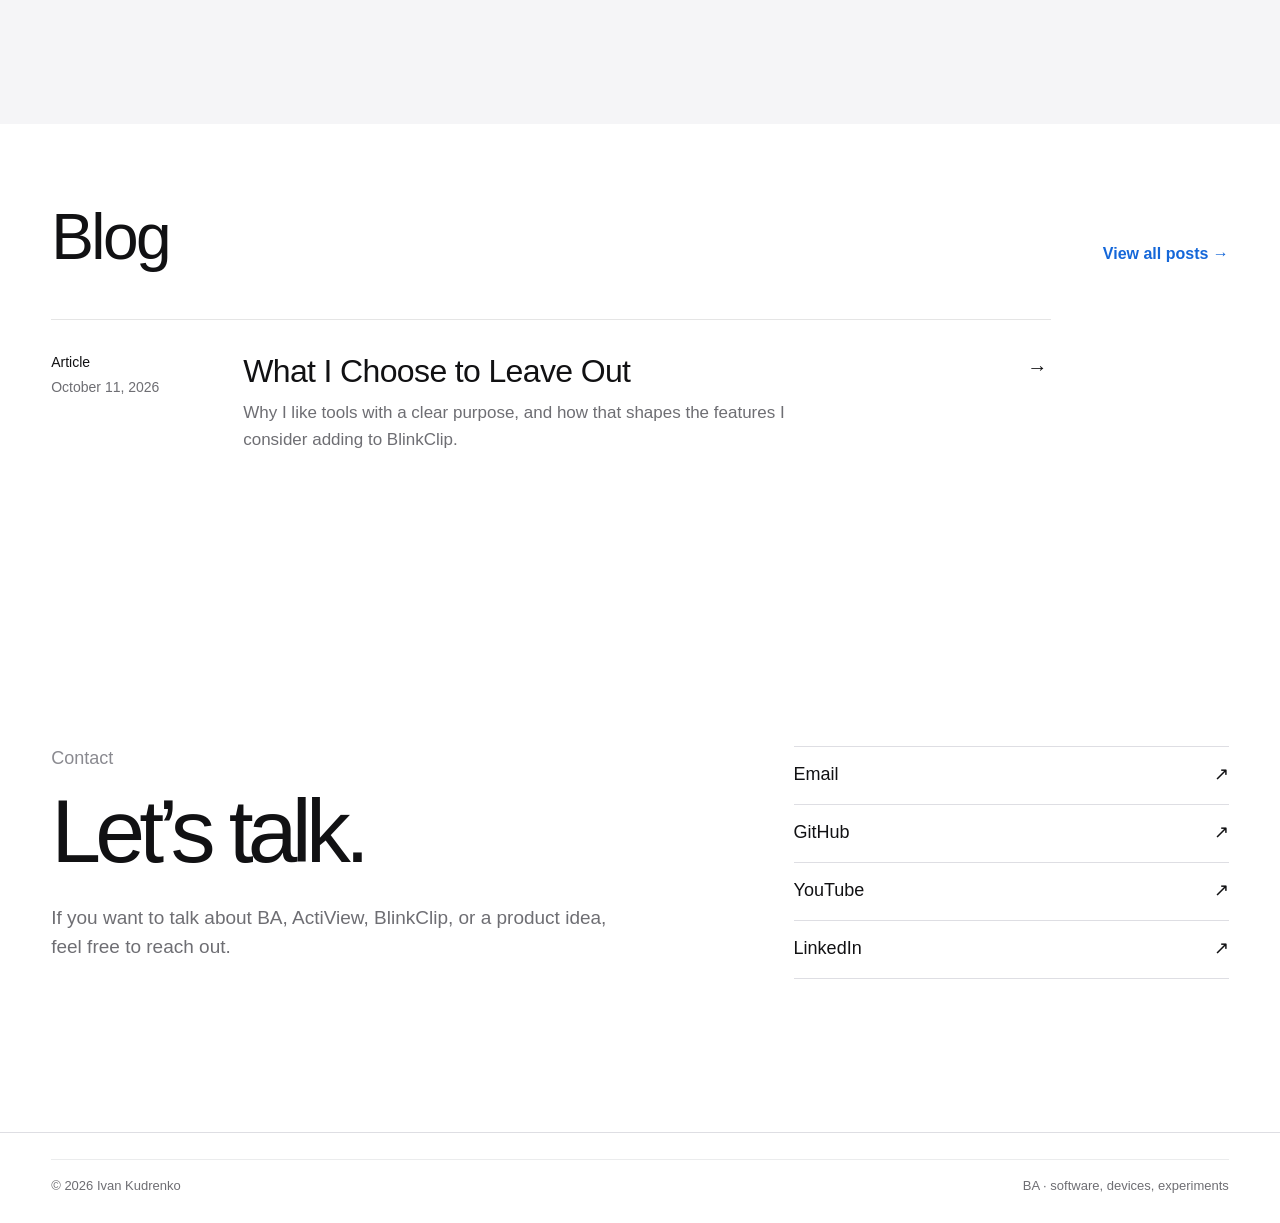
==== commit 92b5f929: "Update BlinkClip project for the iPhone and iPad launch" ====
--- a/index.html
+++ b/index.html
@@ -29,7 +29,7 @@
             </summary>
             <div class="projects-menu">
               <a href="projects/activeview/"><span>ActiView</span><small>Prototype</small></a>
-              <a href="https://ivankudrenko.github.io/blinkclip-site-public/#/" target="_blank" rel="noopener noreferrer"><span>BlinkClip</span><small>macOS utility</small></a>
+              <a href="https://blinkclip.baproj.com/" target="_blank" rel="noopener noreferrer"><span>BlinkClip</span><small>Batch video tools</small></a>
               <a href="https://ivankudrenko.github.io/shadow-box/" target="_blank" rel="noopener noreferrer"><span>Shadow Box</span><small>Playable game</small></a>
               <a href="projects/ba/"><span>BA</span><small>Identity</small></a>
               <a href="projects/youtube/"><span>YouTube</span><small>Videos & process</small></a>
@@ -113,11 +113,11 @@
                 <p>A phone-connected display for kayaking, biking, travel, and active use.</p>
               </div>
             </a>
-            <a class="project-preview" href="https://ivankudrenko.github.io/blinkclip-site-public/#/" target="_blank" rel="noopener noreferrer" data-reveal>
+            <a class="project-preview" href="https://blinkclip.baproj.com/" target="_blank" rel="noopener noreferrer" data-reveal>
               <div class="project-art"><img src="BlinkClip_media/BlinkClip_previewcard.png" alt="BlinkClip product artwork" width="1111" height="412" /></div>
               <div class="project-caption">
-                <div><h3>BlinkClip</h3><span class="project-status">In development</span></div>
-                <p>A macOS utility that makes repeated video work faster and less manual.</p>
+                <div><h3>BlinkClip</h3><span class="project-status">Available</span></div>
+                <p>Batch video tools for Mac, Web, iPhone, and iPad. Process multiple clips without a timeline.</p>
               </div>
             </a>
             <a class="project-preview" href="https://ivankudrenko.github.io/shadow-box/" target="_blank" rel="noopener noreferrer" data-reveal>
--- a/styles.css
+++ b/styles.css
@@ -5887,6 +5887,16 @@
   height: auto;
 }
 
+.blinkclip-project-capture {
+  max-width: 420px;
+  margin: 0 auto;
+}
+
+.blinkclip-project-capture figcaption {
+  margin-top: 0.75rem;
+  text-align: center;
+}
+
 @media (max-width: 820px) {
   .home-page .section-index {
     margin-bottom: 16px;
